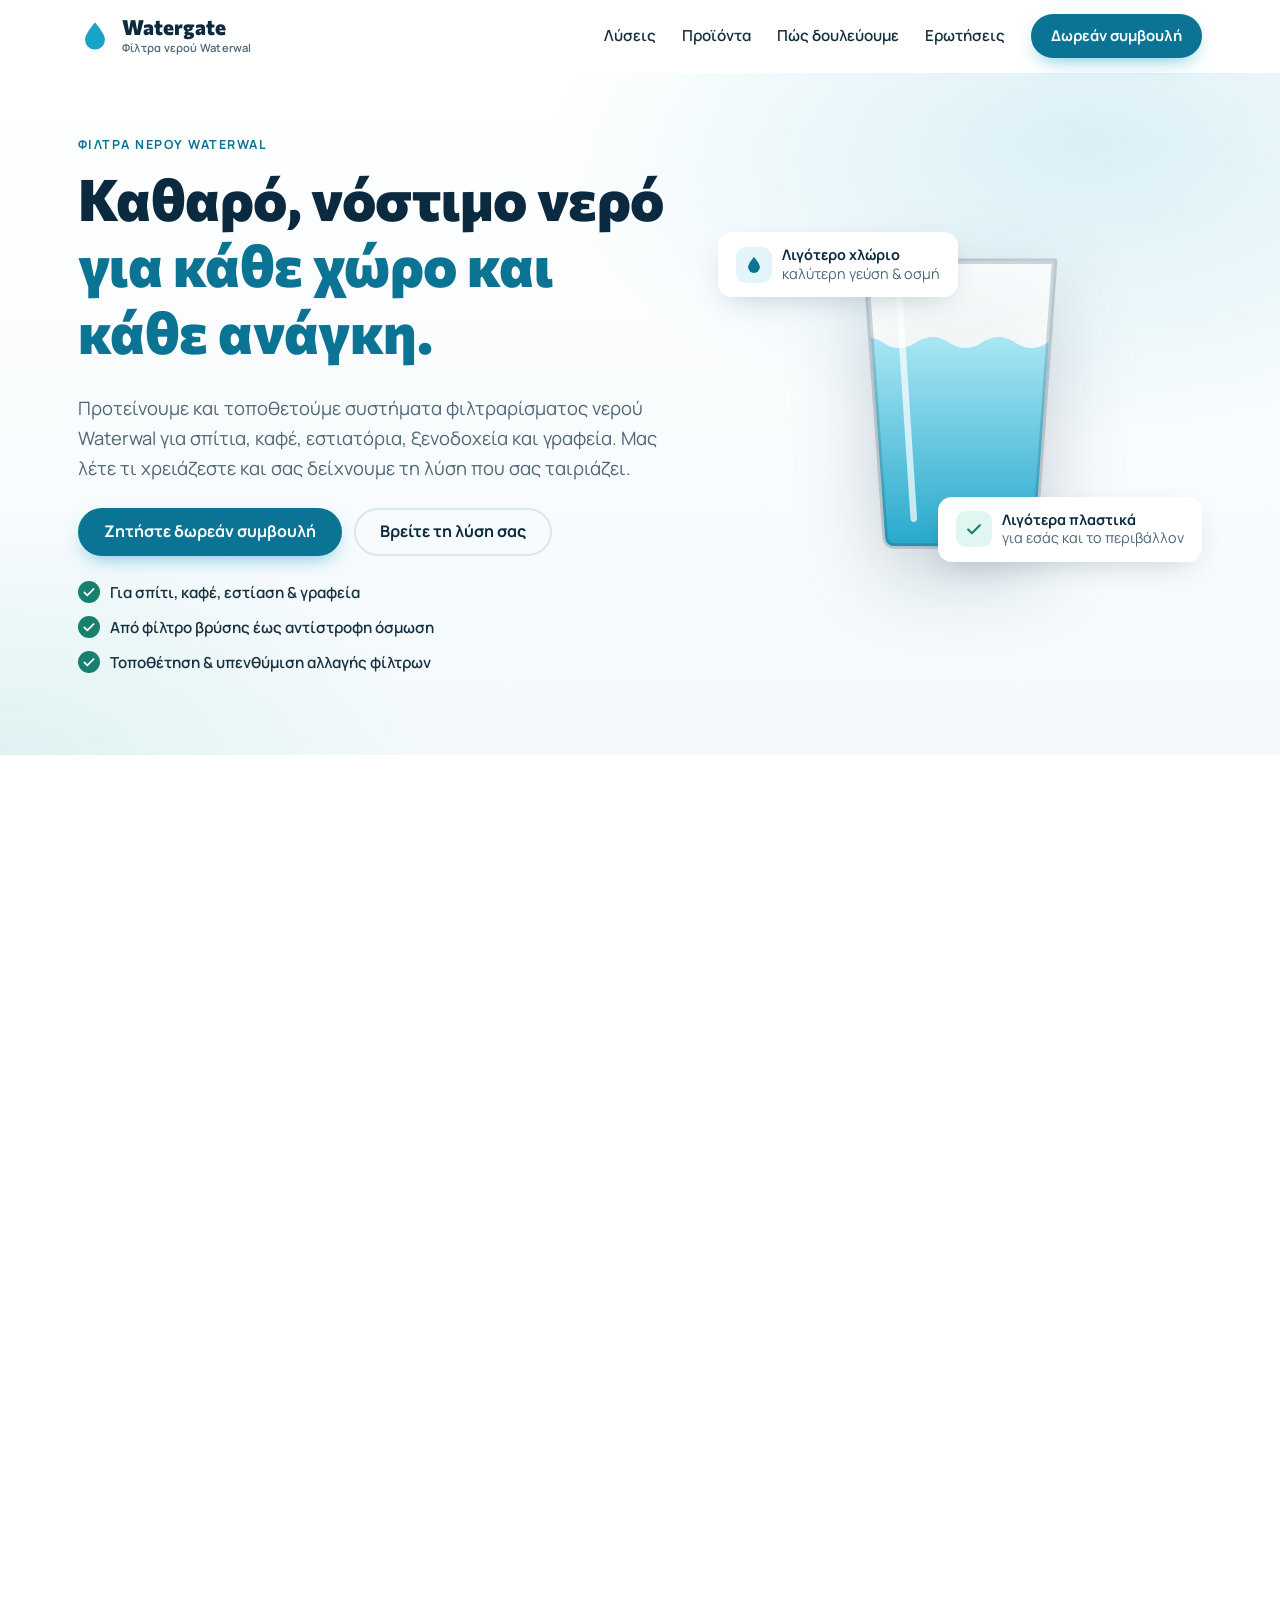
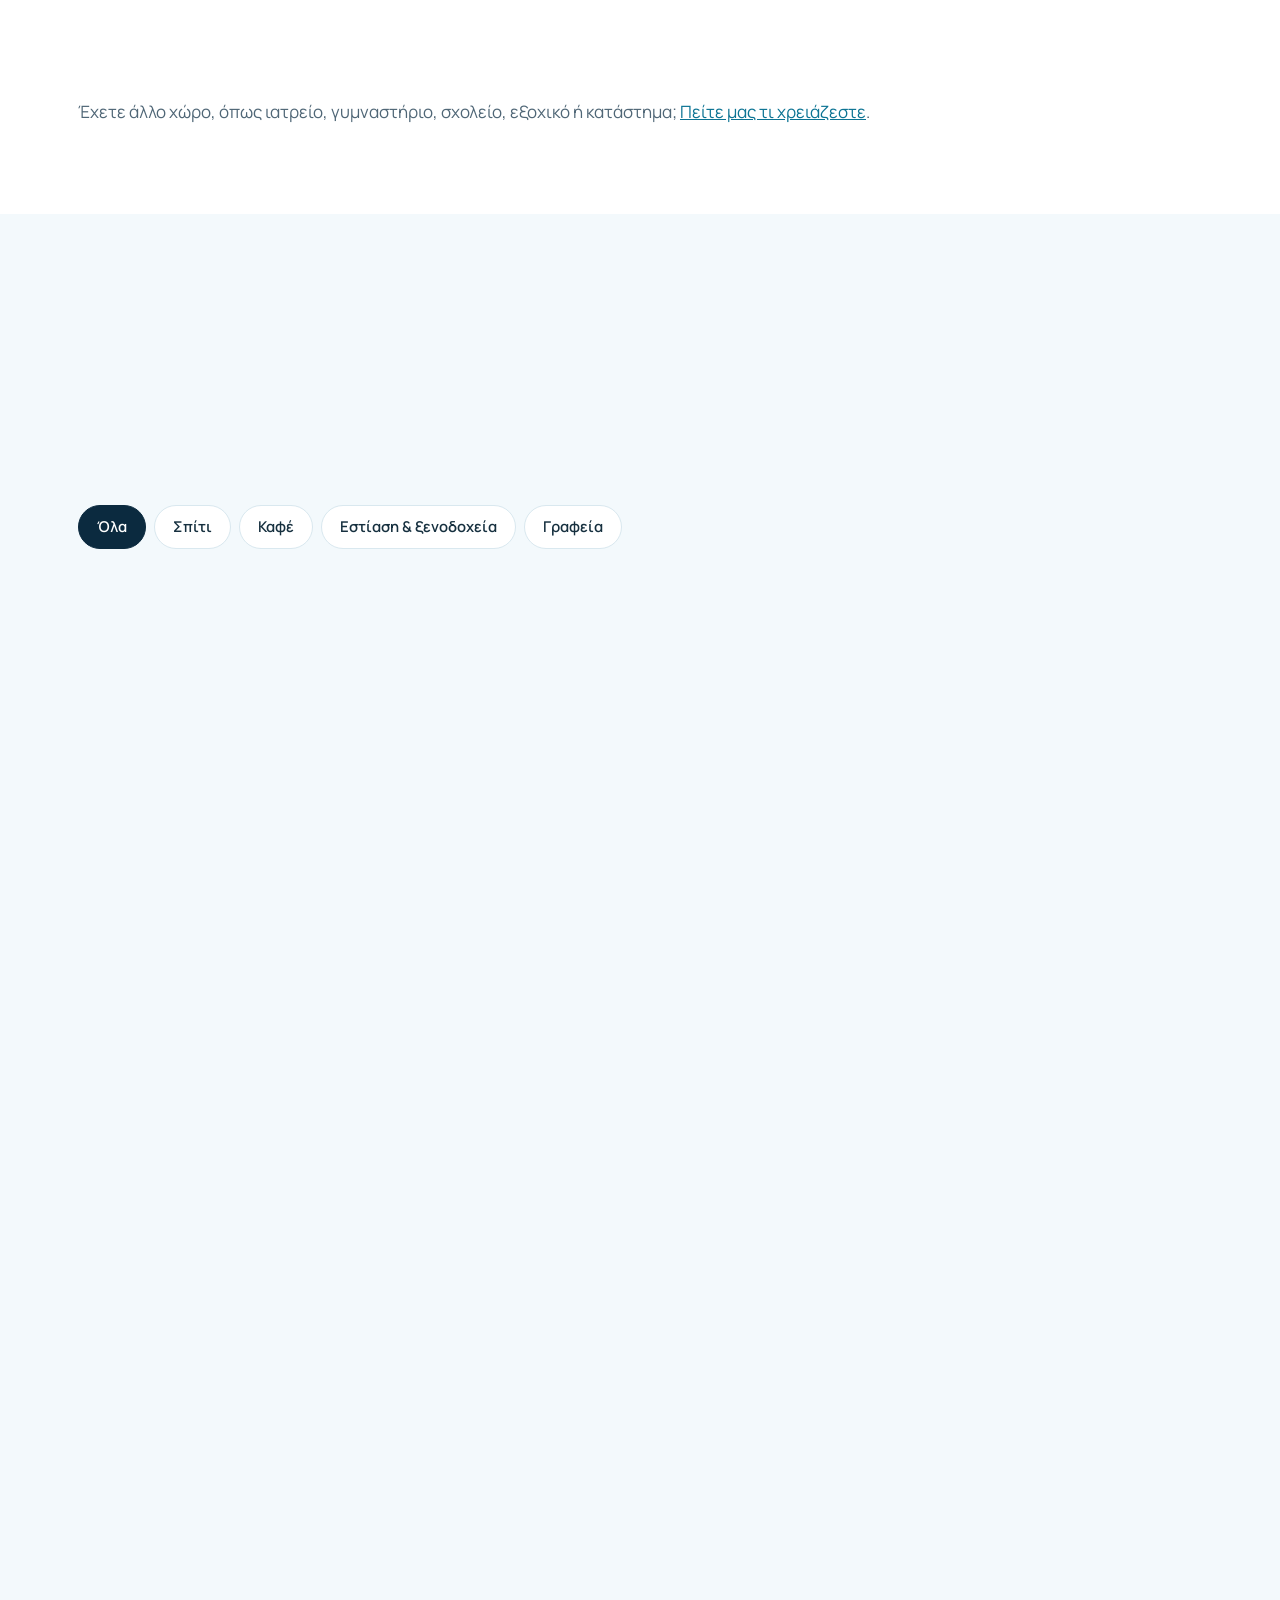
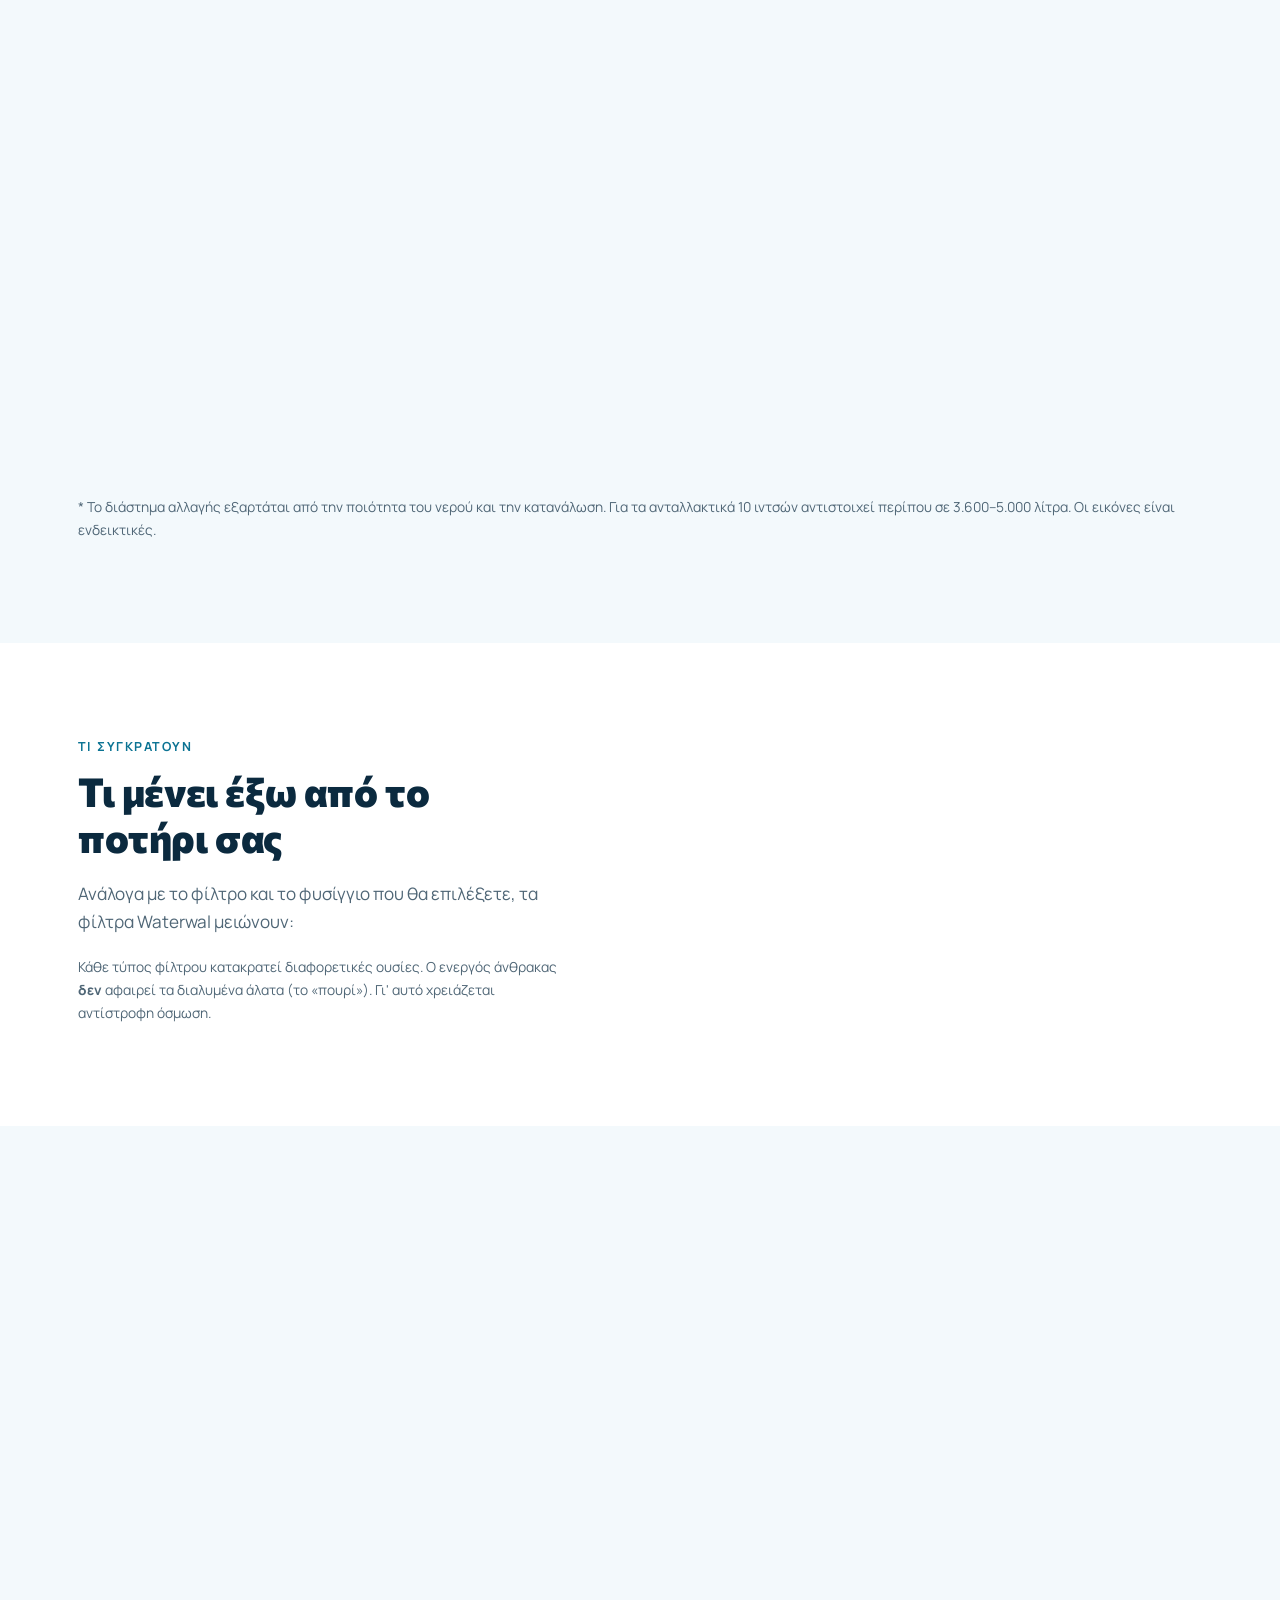
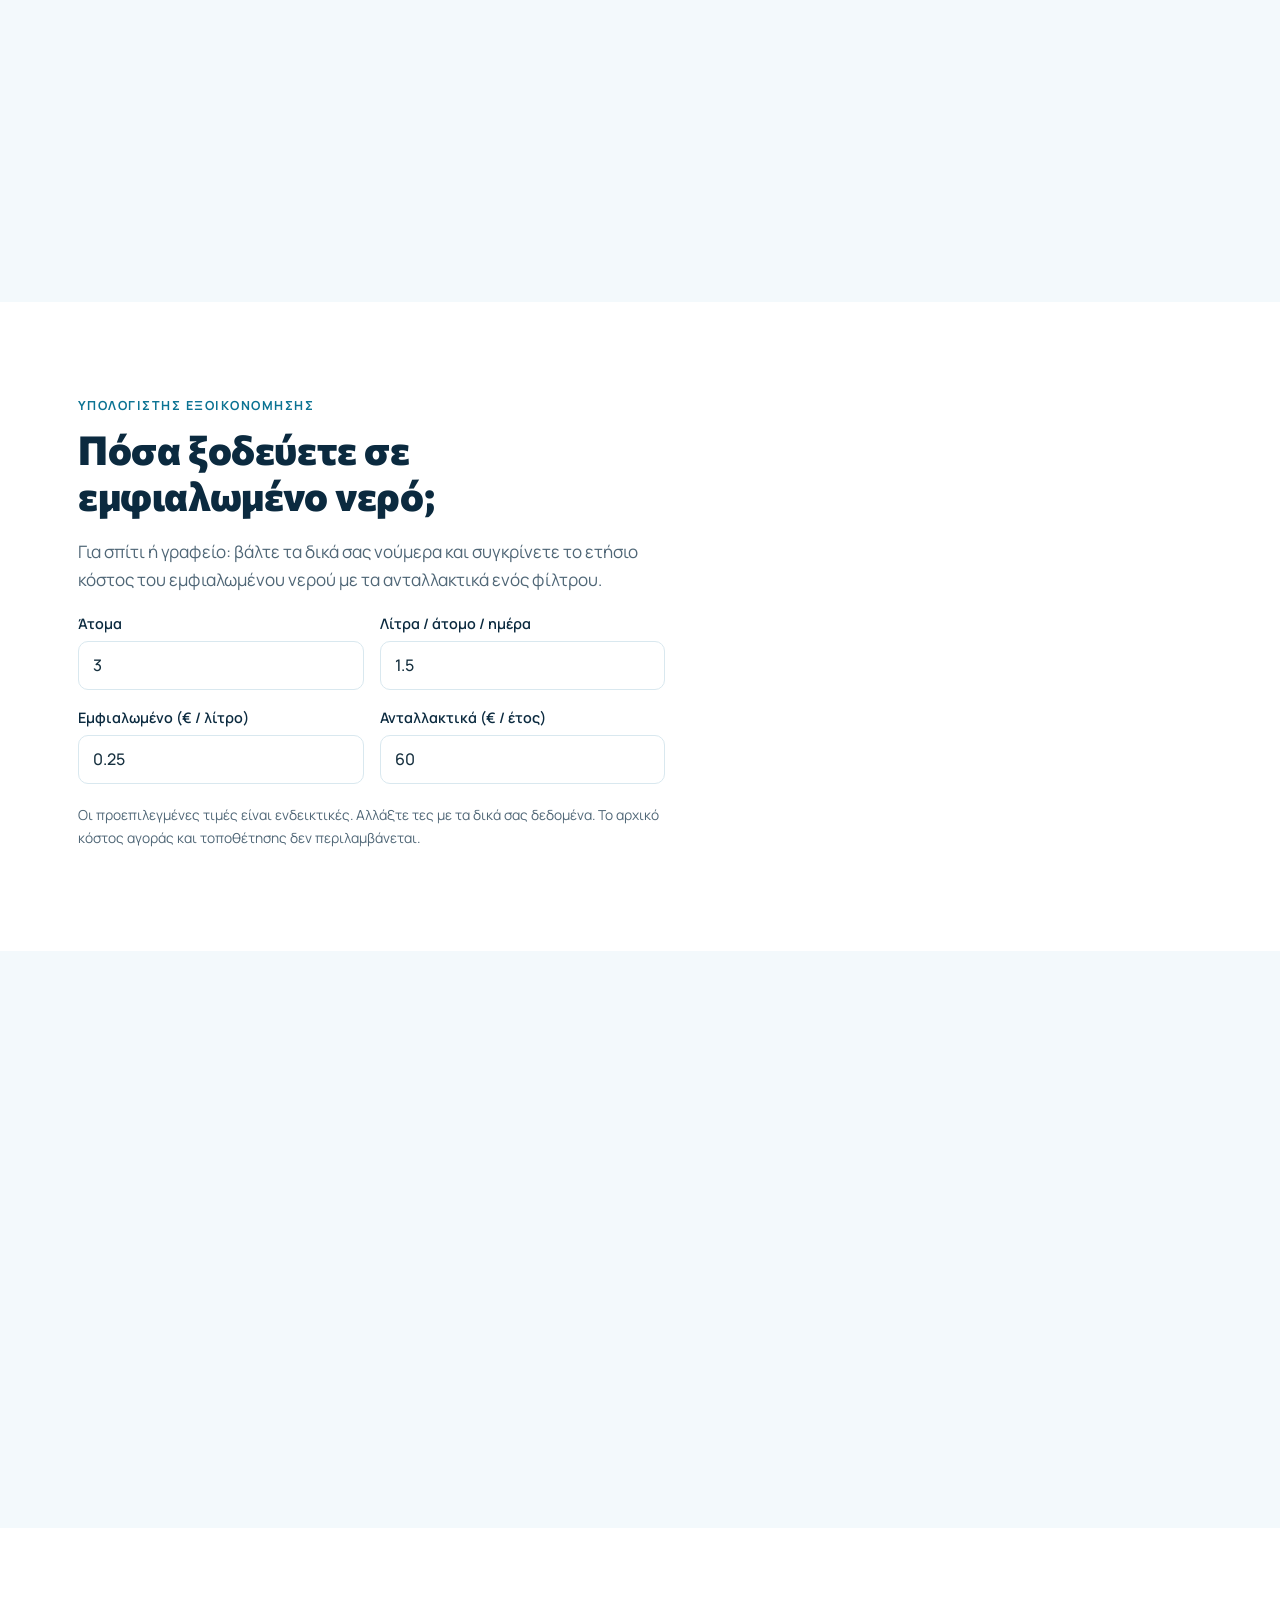
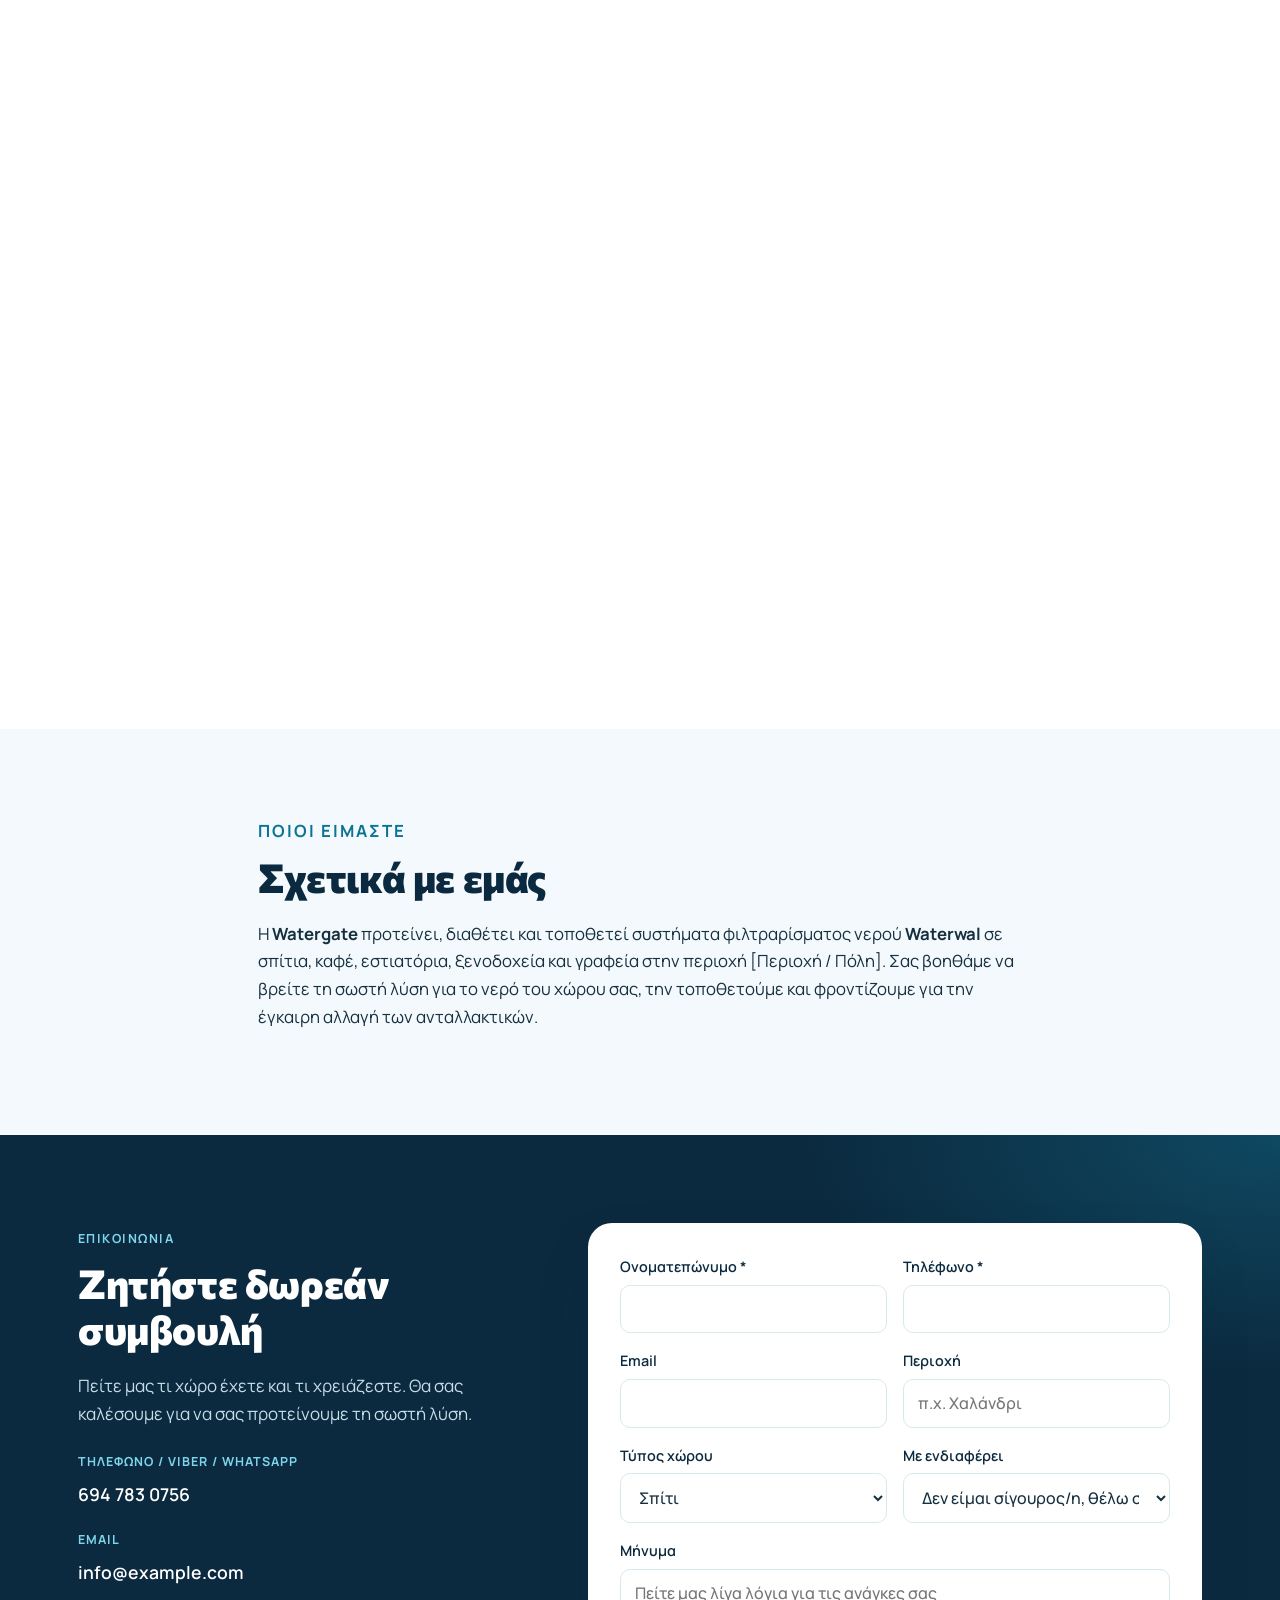
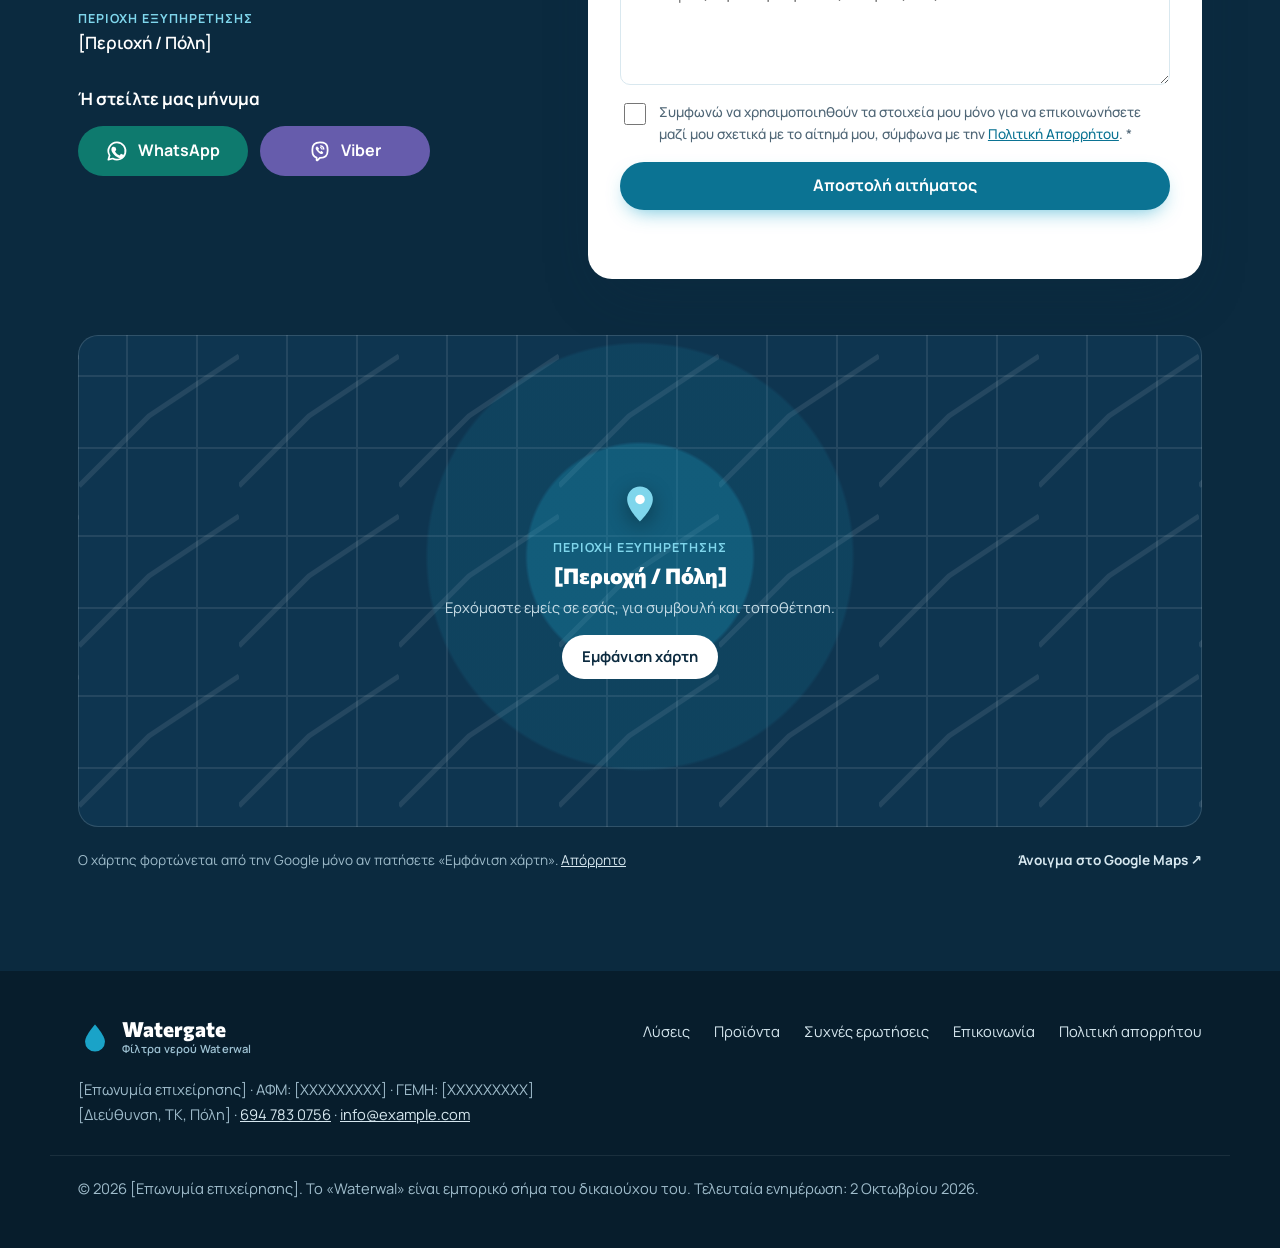
==== index.html @ 30ac77a7 "Add click-to-load Google Maps service-area map to contact section - Map card under the contact form " ====
<!doctype html>
<html lang="el">
<head>
  <meta charset="utf-8">
  <meta name="viewport" content="width=device-width, initial-scale=1, viewport-fit=cover">
  <!-- Ασφάλεια: Content Security Policy. Η ίδια πολιτική (μαζί με frame-ancestors) στέλνεται και ως HTTP header από τα _headers / .htaccess -->
  <meta http-equiv="Content-Security-Policy" content="default-src 'self'; script-src 'self'; style-src 'self'; img-src 'self' data:; font-src 'self'; connect-src 'self' https://formspree.io; frame-src https://www.google.com https://maps.google.com; form-action 'self' https://formspree.io; base-uri 'self'; object-src 'none'; upgrade-insecure-requests">
  <meta name="referrer" content="strict-origin-when-cross-origin">

  <!-- TODO: αντικαταστήστε παντού το https://www.example.gr/ με το πραγματικό σας domain (βλ. README) -->
  <title>Φίλτρα Νερού Waterwal για Σπίτι, Καφέ &amp; Επαγγελματίες | Watergate</title>
  <meta name="description" content="Λύσεις φιλτραρίσματος νερού Waterwal για σπίτια, καφέ, εστίαση, ξενοδοχεία και γραφεία: φίλτρα κάτω πάγκου, αντίστροφη όσμωση, κεντρικής παροχής και ανταλλακτικά. Δωρεάν συμβουλή και τοποθέτηση.">
  <link rel="canonical" href="https://www.example.gr/">
  <link rel="alternate" hreflang="el-GR" href="https://www.example.gr/">
  <link rel="alternate" hreflang="x-default" href="https://www.example.gr/">
  <meta name="robots" content="index, follow, max-image-preview:large, max-snippet:-1">
  <meta name="theme-color" content="#0b2a3f">
  <meta name="format-detection" content="telephone=no">

  <!-- Open Graph / κοινοποίηση σε Facebook, Viber, WhatsApp, LinkedIn -->
  <meta property="og:type" content="website">
  <meta property="og:locale" content="el_GR">
  <meta property="og:site_name" content="Watergate – Φίλτρα νερού Waterwal">
  <meta property="og:url" content="https://www.example.gr/">
  <meta property="og:title" content="Φίλτρα Νερού Waterwal για Σπίτι, Καφέ &amp; Επαγγελματίες">
  <meta property="og:description" content="Καθαρό, νόστιμο νερό από τη βρύση. Βρείτε τη λύση Waterwal που ταιριάζει στον χώρο σας και ζητήστε δωρεάν συμβουλή.">
  <meta property="og:image" content="https://www.example.gr/assets/og-image.jpg">
  <meta property="og:image:type" content="image/jpeg">
  <meta property="og:image:width" content="1200">
  <meta property="og:image:height" content="630">
  <meta property="og:image:alt" content="Ποτήρι με καθαρό νερό και η φράση: Φίλτρα νερού Waterwal για σπίτι, καφέ και επαγγελματίες">
  <meta name="twitter:card" content="summary_large_image">
  <meta name="twitter:title" content="Φίλτρα Νερού Waterwal για Σπίτι, Καφέ &amp; Επαγγελματίες">
  <meta name="twitter:description" content="Καθαρό, νόστιμο νερό από τη βρύση. Ζητήστε δωρεάν συμβουλή.">
  <meta name="twitter:image" content="https://www.example.gr/assets/og-image.jpg">

  <link rel="icon" href="assets/favicon.svg" type="image/svg+xml">
  <link rel="icon" href="assets/favicon-32.png" sizes="32x32" type="image/png">
  <link rel="apple-touch-icon" href="assets/apple-touch-icon.png">
  <link rel="manifest" href="site.webmanifest">

  <link rel="preload" href="assets/fonts/manrope-greek.woff2" as="font" type="font/woff2" crossorigin>
  <link rel="preload" href="assets/fonts/commissioner-greek.woff2" as="font" type="font/woff2" crossorigin>
  <link rel="stylesheet" href="css/styles.css">
  <script src="js/main.js" defer></script>

  <!-- Δομημένα δεδομένα (Schema.org) για Google & μηχανές τεχνητής νοημοσύνης. TODO: συμπληρώστε τα στοιχεία σε [αγκύλες] -->
  <script type="application/ld+json">
  {
    "@context": "https://schema.org",
    "@graph": [
      {
        "@type": "LocalBusiness",
        "@id": "https://www.example.gr/#business",
        "name": "Watergate – Φίλτρα νερού Waterwal",
        "description": "Συμβουλευτική, διάθεση και τοποθέτηση συστημάτων φιλτραρίσματος νερού Waterwal για σπίτια, καφέ, εστίαση, ξενοδοχεία και γραφεία.",
        "url": "https://www.example.gr/",
        "logo": "https://www.example.gr/assets/apple-touch-icon.png",
        "image": "https://www.example.gr/assets/og-image.jpg",
        "telephone": "+30-694-783-0756",
        "email": "info@example.com",
        "address": {
          "@type": "PostalAddress",
          "streetAddress": "[Οδός και αριθμός]",
          "addressLocality": "[Πόλη]",
          "postalCode": "[ΤΚ]",
          "addressCountry": "GR"
        },
        "areaServed": [{ "@type": "Country", "name": "Ελλάδα" }],
        "knowsLanguage": "el",
        "knowsAbout": ["Φίλτρα νερού", "Αντίστροφη όσμωση", "Φίλτρα κάτω πάγκου", "Φίλτρα κεντρικής παροχής", "Φιλτράρισμα νερού για μηχανές espresso"],
        "brand": { "@type": "Brand", "name": "Waterwal" },
        "hasOfferCatalog": {
          "@type": "OfferCatalog",
          "name": "Λύσεις φιλτραρίσματος νερού Waterwal",
          "itemListElement": [
            { "@type": "Offer", "itemOffered": { "@type": "Product", "name": "Φίλτρο νερού βρύσης Waterwal", "brand": { "@type": "Brand", "name": "Waterwal" } } },
            { "@type": "Offer", "itemOffered": { "@type": "Product", "name": "Φίλτρο νερού κάτω πάγκου 2 σταδίων με βρυσάκι Waterwal", "brand": { "@type": "Brand", "name": "Waterwal" } } },
            { "@type": "Offer", "itemOffered": { "@type": "Product", "name": "Τριπλό φίλτρο νερού άνω πάγκου ανοξείδωτο Waterwal", "brand": { "@type": "Brand", "name": "Waterwal" } } },
            { "@type": "Offer", "itemOffered": { "@type": "Product", "name": "Σύστημα αντίστροφης όσμωσης Waterwal", "brand": { "@type": "Brand", "name": "Waterwal" } } },
            { "@type": "Offer", "itemOffered": { "@type": "Product", "name": "Φίλτρο νερού κεντρικής παροχής Waterwal", "brand": { "@type": "Brand", "name": "Waterwal" } } },
            { "@type": "Offer", "itemOffered": { "@type": "Product", "name": "Φίλτρο ντους Waterwal", "brand": { "@type": "Brand", "name": "Waterwal" } } },
            { "@type": "Offer", "itemOffered": { "@type": "Product", "name": "Ανταλλακτικά φίλτρα νερού Waterwal", "brand": { "@type": "Brand", "name": "Waterwal" } } }
          ]
        }
      },
      {
        "@type": "WebSite",
        "@id": "https://www.example.gr/#website",
        "url": "https://www.example.gr/",
        "name": "Watergate – Φίλτρα νερού Waterwal",
        "inLanguage": "el-GR",
        "publisher": { "@id": "https://www.example.gr/#business" }
      },
      {
        "@type": "WebPage",
        "@id": "https://www.example.gr/#webpage",
        "url": "https://www.example.gr/",
        "name": "Φίλτρα Νερού Waterwal για Σπίτι, Καφέ & Επαγγελματίες",
        "inLanguage": "el-GR",
        "isPartOf": { "@id": "https://www.example.gr/#website" },
        "about": { "@id": "https://www.example.gr/#business" },
        "primaryImageOfPage": "https://www.example.gr/assets/og-image.jpg",
        "dateModified": "2026-10-02"
      },
      {
        "@type": "FAQPage",
        "@id": "https://www.example.gr/#faq",
        "mainEntity": [
          { "@type": "Question", "name": "Το νερό της βρύσης δεν είναι ήδη πόσιμο;", "acceptedAnswer": { "@type": "Answer", "text": "Στις περισσότερες περιοχές το νερό του δικτύου πληροί τα όρια ποιότητας για πόσιμο νερό. Μέχρι να φτάσει όμως στη βρύση σας, μπορεί να μαζέψει σκουριά ή ιζήματα από παλιές σωληνώσεις και δεξαμενές. Επίσης, το χλώριο που χρησιμοποιείται για την απολύμανση επηρεάζει τη γεύση. Το φίλτρο βελτιώνει το νερό στο σημείο που το πίνετε." } },
          { "@type": "Question", "name": "Κάθε πότε αλλάζω τα ανταλλακτικά;", "acceptedAnswer": { "@type": "Answer", "text": "Συνήθως κάθε 6 μήνες περίπου. Εξαρτάται όμως από την ποιότητα του νερού και από το πόσο νερό καταναλώνετε. Για τα ανταλλακτικά 10 ιντσών αυτό αντιστοιχεί περίπου σε 3.600–5.000 λίτρα." } },
          { "@type": "Question", "name": "Το φίλτρο αφαιρεί τα άλατα (το «πουρί»);", "acceptedAnswer": { "@type": "Answer", "text": "Τα φίλτρα ιζημάτων και ενεργού άνθρακα δεν αφαιρούν τα διαλυμένα άλατα. Για αυτά χρειάζεται σύστημα αντίστροφης όσμωσης." } },
          { "@type": "Question", "name": "Τι νερό χρειάζεται μια μηχανή espresso;", "acceptedAnswer": { "@type": "Answer", "text": "Νερό χωρίς χλώριο και ιζήματα, με ελεγχόμενη σκληρότητα. Τα πολλά άλατα δημιουργούν πουρί στον βραστήρα και στις αντιστάσεις. Το εντελώς απιονισμένο νερό όμως δεν είναι ιδανικό ούτε για τη γεύση ούτε για τη μηχανή. Η σωστή λύση εξαρτάται από την ανάλυση του νερού της περιοχής σας." } },
          { "@type": "Question", "name": "Χρειάζομαι υδραυλικό για την τοποθέτηση;", "acceptedAnswer": { "@type": "Answer", "text": "Το φίλτρο βρύσης το τοποθετείτε μόνοι σας. Τα συστήματα κάτω πάγκου, αντίστροφης όσμωσης και κεντρικής παροχής καλό είναι να τα τοποθετεί τεχνικός." } },
          { "@type": "Question", "name": "Η αντίστροφη όσμωση σπαταλά νερό;", "acceptedAnswer": { "@type": "Answer", "text": "Ναι, ένα μέρος του νερού απορρίπτεται στην αποχέτευση μαζί με τα άλατα που συγκρατεί η μεμβράνη. Η αναλογία διαφέρει από σύστημα σε σύστημα." } }
        ]
      }
    ]
  }
  </script>
</head>
<body>

<!-- Εικονογραφήσεις (SVG sprite). TODO: για τα προϊόντα, αντικαταστήστε με πραγματικές φωτογραφίες Waterwal όταν τις έχετε (βλ. README) -->
<svg class="sprite" aria-hidden="true" focusable="false">
  <defs>
    <linearGradient id="g-water" x1="0" y1="0" x2="0" y2="1">
      <stop offset="0" stop-color="#7fd6ec"/><stop offset="1" stop-color="#1aa3c8"/>
    </linearGradient>
  </defs>
  <symbol id="ic-faucet" viewBox="0 0 120 120">
    <path d="M20 40h46a14 14 0 0 1 14 14v6" fill="none" stroke="currentColor" stroke-width="7" stroke-linecap="round"/>
    <rect x="12" y="30" width="14" height="22" rx="4" fill="currentColor"/>
    <rect x="66" y="58" width="28" height="30" rx="8" fill="#fff" stroke="currentColor" stroke-width="5"/>
    <rect x="72" y="66" width="16" height="6" rx="3" fill="url(#g-water)"/>
    <path d="M80 94c0 0-5 7-5 11a5 5 0 0 0 10 0c0-4-5-11-5-11z" fill="url(#g-water)"/>
  </symbol>
  <symbol id="ic-undersink" viewBox="0 0 120 120">
    <path d="M10 22h100" stroke="currentColor" stroke-width="6" stroke-linecap="round"/>
    <path d="M60 22V10m0 0h10" stroke="currentColor" stroke-width="5" stroke-linecap="round" fill="none"/>
    <path d="M38 22v18M82 22v18" stroke="currentColor" stroke-width="4"/>
    <rect x="24" y="40" width="28" height="12" rx="3" fill="currentColor"/>
    <rect x="68" y="40" width="28" height="12" rx="3" fill="currentColor"/>
    <rect x="27" y="52" width="22" height="56" rx="8" fill="#fff" stroke="currentColor" stroke-width="5"/>
    <rect x="71" y="52" width="22" height="56" rx="8" fill="#fff" stroke="currentColor" stroke-width="5"/>
    <rect x="33" y="62" width="10" height="38" rx="4" fill="url(#g-water)"/>
    <rect x="77" y="62" width="10" height="38" rx="4" fill="url(#g-water)"/>
    <path d="M52 46h16" stroke="currentColor" stroke-width="4"/>
  </symbol>
  <symbol id="ic-countertop" viewBox="0 0 120 120">
    <rect x="8" y="22" width="104" height="10" rx="3" fill="currentColor"/>
    <g fill="#fff" stroke="currentColor" stroke-width="5">
      <rect x="14" y="40" width="24" height="64" rx="9"/><rect x="48" y="40" width="24" height="64" rx="9"/><rect x="82" y="40" width="24" height="64" rx="9"/>
    </g>
    <g fill="url(#g-water)">
      <rect x="21" y="50" width="10" height="46" rx="4"/><rect x="55" y="50" width="10" height="46" rx="4"/><rect x="89" y="50" width="10" height="46" rx="4"/>
    </g>
    <path d="M26 32v8M60 32v8M94 32v8" stroke="currentColor" stroke-width="5"/>
    <path d="M8 112h104" stroke="currentColor" stroke-width="5" stroke-linecap="round"/>
  </symbol>
  <symbol id="ic-ro" viewBox="0 0 120 120">
    <g fill="#fff" stroke="currentColor" stroke-width="4.5">
      <rect x="8" y="30" width="18" height="50" rx="7"/><rect x="30" y="30" width="18" height="50" rx="7"/><rect x="52" y="30" width="18" height="50" rx="7"/>
      <rect x="10" y="88" width="58" height="16" rx="8"/><rect x="78" y="40" width="34" height="64" rx="16"/>
    </g>
    <g fill="url(#g-water)">
      <rect x="13" y="38" width="8" height="34" rx="3"/><rect x="35" y="38" width="8" height="34" rx="3"/><rect x="57" y="38" width="8" height="34" rx="3"/>
      <rect x="18" y="93" width="42" height="6" rx="3"/><rect x="85" y="64" width="20" height="32" rx="8"/>
    </g>
    <path d="M8 22h62" stroke="currentColor" stroke-width="5" stroke-linecap="round"/>
    <path d="M95 40V20h-8" stroke="currentColor" stroke-width="4.5" fill="none" stroke-linecap="round"/>
  </symbol>
  <symbol id="ic-central" viewBox="0 0 120 120">
    <path d="M6 30h108" stroke="currentColor" stroke-width="9" stroke-linecap="round"/>
    <rect x="38" y="20" width="44" height="20" rx="4" fill="currentColor"/>
    <rect x="42" y="40" width="36" height="72" rx="12" fill="#fff" stroke="currentColor" stroke-width="5"/>
    <rect x="51" y="50" width="18" height="54" rx="6" fill="url(#g-water)"/>
    <path d="M96 30v14" stroke="currentColor" stroke-width="4"/>
    <circle cx="96" cy="56" r="12" fill="#fff" stroke="currentColor" stroke-width="4"/>
    <path d="M96 56l5-5" stroke="currentColor" stroke-width="3" stroke-linecap="round"/>
  </symbol>
  <symbol id="ic-shower" viewBox="0 0 120 120">
    <path d="M24 108V40a20 20 0 0 1 20-20h22a12 12 0 0 1 12 12v6" fill="none" stroke="currentColor" stroke-width="7" stroke-linecap="round"/>
    <rect x="66" y="38" width="24" height="18" rx="5" fill="#fff" stroke="currentColor" stroke-width="5"/>
    <rect x="71" y="43" width="14" height="8" rx="3" fill="url(#g-water)"/>
    <path d="M58 56h40l-6 14H64z" fill="currentColor"/>
    <g stroke="url(#g-water)" stroke-width="4" stroke-linecap="round"><path d="M66 78l-4 12M78 78v14M90 78l4 12M72 96l-2 8M86 96l2 8"/></g>
  </symbol>
  <symbol id="ic-cartridge" viewBox="0 0 120 120">
    <rect x="40" y="10" width="40" height="100" rx="10" fill="#fff" stroke="currentColor" stroke-width="5"/>
    <rect x="40" y="10" width="40" height="14" rx="6" fill="currentColor"/>
    <rect x="40" y="96" width="40" height="14" rx="6" fill="currentColor"/>
    <g stroke="url(#g-water)" stroke-width="4"><path d="M48 34h24M48 44h24M48 54h24M48 64h24M48 74h24M48 84h24"/></g>
    <path d="M92 40a14 14 0 0 1 0 40" fill="none" stroke="currentColor" stroke-width="4" stroke-linecap="round"/>
    <path d="M92 80l-6-1m6 1l1-6" stroke="currentColor" stroke-width="4" stroke-linecap="round"/>
  </symbol>
  <!-- Εικονίδια λύσεων -->
  <symbol id="ic-home" viewBox="0 0 48 48">
    <path d="M6 22L24 7l18 15" fill="none" stroke="currentColor" stroke-width="3.5" stroke-linecap="round" stroke-linejoin="round"/>
    <path d="M11 19v22h26V19" fill="none" stroke="currentColor" stroke-width="3.5" stroke-linejoin="round"/>
    <path d="M24 23s-6 7-6 10.5a6 6 0 0 0 12 0C30 30 24 23 24 23z" fill="url(#g-water)"/>
  </symbol>
  <symbol id="ic-coffee" viewBox="0 0 48 48">
    <path d="M8 18h26v10a11 11 0 0 1-11 11h-4A11 11 0 0 1 8 28z" fill="none" stroke="currentColor" stroke-width="3.5" stroke-linejoin="round"/>
    <path d="M34 21h3a5 5 0 0 1 0 10h-4" fill="none" stroke="currentColor" stroke-width="3.5"/>
    <path d="M6 43h32" stroke="currentColor" stroke-width="3.5" stroke-linecap="round"/>
    <path d="M16 6c-2 3 2 5 0 8M24 6c-2 3 2 5 0 8" fill="none" stroke="url(#g-water)" stroke-width="3" stroke-linecap="round"/>
  </symbol>
  <symbol id="ic-hotel" viewBox="0 0 48 48">
    <path d="M10 6v14a5 5 0 0 0 10 0V6M15 6v36" fill="none" stroke="currentColor" stroke-width="3.5" stroke-linecap="round"/>
    <path d="M34 42V6c-5 2-7 9-7 16h7" fill="none" stroke="currentColor" stroke-width="3.5" stroke-linecap="round" stroke-linejoin="round"/>
    <circle cx="40" cy="12" r="3" fill="url(#g-water)"/>
  </symbol>
  <symbol id="ic-office" viewBox="0 0 48 48">
    <rect x="8" y="6" width="22" height="36" rx="2" fill="none" stroke="currentColor" stroke-width="3.5"/>
    <path d="M30 18h10v24H30M14 13h4M20 13h4M14 20h4M20 20h4M14 27h4M20 27h4M17 42v-7h4v7" fill="none" stroke="currentColor" stroke-width="3" stroke-linecap="round"/>
    <path d="M35 24s-3 3.5-3 5.5a3 3 0 0 0 6 0c0-2-3-5.5-3-5.5z" fill="url(#g-water)"/>
  </symbol>
  <symbol id="ic-check" viewBox="0 0 24 24">
    <path d="M5 12.5l4.5 4.5L19 7.5" fill="none" stroke="currentColor" stroke-width="2.6" stroke-linecap="round" stroke-linejoin="round"/>
  </symbol>
  <symbol id="ic-drop" viewBox="0 0 24 24">
    <path d="M12 2.5S5 10.2 5 14.6a7 7 0 0 0 14 0C19 10.2 12 2.5 12 2.5z" fill="currentColor"/>
  </symbol>
  <symbol id="ic-whatsapp" viewBox="0 0 24 24">
    <path d="M12 2.6a9.4 9.4 0 0 0-8.1 14.2L2.6 21.4l4.7-1.2A9.4 9.4 0 1 0 12 2.6z" fill="none" stroke="currentColor" stroke-width="1.9" stroke-linejoin="round"/>
    <path d="M9.1 7.4c-.3-.6-.6-.6-.9-.6h-.7c-.3 0-.7.1-1 .5-.4.4-1.3 1.3-1.3 3.1s1.3 3.6 1.5 3.8c.2.3 2.6 4.1 6.4 5.6 3.1 1.2 3.8 1 4.5.9.7-.1 2.2-.9 2.5-1.8.3-.9.3-1.6.2-1.8-.1-.2-.3-.3-.7-.5l-2.3-1.1c-.3-.1-.6-.2-.8.2l-1 1.3c-.2.2-.4.3-.8.1-.4-.2-1.5-.6-2.9-1.8-1.1-1-1.8-2.1-2-2.5-.2-.4 0-.6.2-.8l.6-.7c.2-.2.3-.4.4-.7.1-.3 0-.5 0-.7l-.9-2.4z" fill="currentColor" transform="translate(1.2 1.2) scale(.9)"/>
  </symbol>
  <symbol id="ic-viber" viewBox="0 0 24 24">
    <path d="M12 2.5c-4.6 0-8.3 1.3-8.3 7.6v2.2c0 4 1.7 6 4.6 6.9v2.6c0 .5.6.7.9.4l2.6-2.7h.2c4.6 0 8.3-1.3 8.3-7.6v-1.8c0-6.3-3.7-7.6-8.3-7.6z" fill="none" stroke="currentColor" stroke-width="1.9" stroke-linejoin="round"/>
    <path d="M9.3 7.3c-.3-.3-.8-.3-1.1 0l-.6.6c-.6.6-.4 1.9.6 3.4a10.6 10.6 0 0 0 3.6 3.4c1.4.8 2.4.8 2.9.3l.6-.6c.3-.3.3-.8 0-1.1l-1.2-1c-.3-.3-.8-.3-1.1 0l-.5.5c-.8-.3-1.9-1.4-2.3-2.3l.5-.5c.3-.3.3-.8 0-1.1z" fill="currentColor"/>
    <path d="M12.6 6.4a4 4 0 0 1 3.6 3.6M12.6 8.3a2 2 0 0 1 1.7 1.7" fill="none" stroke="currentColor" stroke-width="1.3" stroke-linecap="round"/>
  </symbol>
  <symbol id="ic-pin" viewBox="0 0 24 24">
    <path d="M12 2.5a7 7 0 0 0-7 7c0 5.2 7 12 7 12s7-6.8 7-12a7 7 0 0 0-7-7z" fill="currentColor"/>
    <circle cx="12" cy="9.5" r="2.6" fill="#fff"/>
  </symbol>
  <symbol id="ic-phone" viewBox="0 0 24 24">
    <path d="M6.6 10.8a15.1 15.1 0 0 0 6.6 6.6l2.2-2.2a1 1 0 0 1 1-.25 11.4 11.4 0 0 0 3.6.57 1 1 0 0 1 1 1V20a1 1 0 0 1-1 1A17 17 0 0 1 3 4a1 1 0 0 1 1-1h3.5a1 1 0 0 1 1 1c0 1.25.2 2.45.57 3.57a1 1 0 0 1-.25 1z" fill="currentColor"/>
  </symbol>
</svg>

<a class="skip-link" href="#main">Μετάβαση στο περιεχόμενο</a>

<header class="site-header" id="top">
  <div class="container header-inner">
    <a class="logo" href="#top">
      <svg class="logo-mark" aria-hidden="true"><use href="#ic-drop"/></svg>
      <!-- TODO: αντικαταστήστε με την επωνυμία / λογότυπο της επιχείρησής σας -->
      <span class="logo-text">Watergate<small>Φίλτρα νερού Waterwal</small></span>
    </a>
    <button class="nav-toggle" type="button" aria-expanded="false" aria-controls="site-nav">
      <span class="sr-only">Μενού</span><span class="bar"></span><span class="bar"></span><span class="bar"></span>
    </button>
    <nav class="site-nav" id="site-nav" aria-label="Κύρια πλοήγηση">
      <a href="#solutions">Λύσεις</a>
      <a href="#products">Προϊόντα</a>
      <a href="#how">Πώς δουλεύουμε</a>
      <a href="#faq">Ερωτήσεις</a>
      <a class="btn btn-primary btn-sm" href="#contact">Δωρεάν συμβουλή</a>
    </nav>
  </div>
</header>

<main id="main">

  <!-- ========== HERO ========== -->
  <section class="hero" aria-labelledby="hero-title">
    <div class="container hero-grid">
      <div class="hero-copy">
        <p class="eyebrow">Φίλτρα νερού Waterwal</p>
        <h1 id="hero-title">Καθαρό, νόστιμο νερό <span class="accent">για κάθε χώρο και κάθε ανάγκη.</span></h1>
        <p class="lead">Προτείνουμε και τοποθετούμε συστήματα φιλτραρίσματος νερού Waterwal για σπίτια, καφέ, εστιατόρια, ξενοδοχεία και γραφεία. Μας λέτε τι χρειάζεστε και σας δείχνουμε τη λύση που σας ταιριάζει.</p>
        <div class="hero-ctas">
          <a class="btn btn-primary" href="#contact">Ζητήστε δωρεάν συμβουλή</a>
          <a class="btn btn-ghost" href="#solutions">Βρείτε τη λύση σας</a>
        </div>
        <ul class="hero-points">
          <li><svg aria-hidden="true"><use href="#ic-check"/></svg>Για σπίτι, καφέ, εστίαση &amp; γραφεία</li>
          <li><svg aria-hidden="true"><use href="#ic-check"/></svg>Από φίλτρο βρύσης έως αντίστροφη όσμωση</li>
          <li><svg aria-hidden="true"><use href="#ic-check"/></svg>Τοποθέτηση &amp; υπενθύμιση αλλαγής φίλτρων</li>
        </ul>
      </div>
      <div class="hero-visual" aria-hidden="true">
        <svg class="glass" viewBox="0 0 200 280">
          <defs>
            <clipPath id="glass-clip"><path d="M14 12h172l-18 252a8 8 0 0 1-8 7H40a8 8 0 0 1-8-7z"/></clipPath>
            <linearGradient id="g-glass" x1="0" y1="0" x2="0" y2="1"><stop offset="0" stop-color="#a9e6f4"/><stop offset="1" stop-color="#1aa3c8"/></linearGradient>
          </defs>
          <path d="M14 12h172l-18 252a8 8 0 0 1-8 7H40a8 8 0 0 1-8-7z" fill="#ffffff" fill-opacity=".75"/>
          <g clip-path="url(#glass-clip)">
            <g class="wave"><path d="M-60 86q15-10 30 0t30 0 30 0 30 0 30 0 30 0 30 0 30 0 30 0 30 0 30 0 30 0 30 0 30 0V290H-60z" fill="url(#g-glass)"/></g>
            <circle class="bubble b1" cx="70" cy="262" r="5"/>
            <circle class="bubble b2" cx="112" cy="262" r="3.5"/>
            <circle class="bubble b3" cx="140" cy="262" r="6"/>
            <path d="M44 34L58 246" stroke="#ffffff" stroke-opacity=".7" stroke-width="6" stroke-linecap="round" fill="none"/>
          </g>
          <path d="M14 12h172l-18 252a8 8 0 0 1-8 7H40a8 8 0 0 1-8-7z" fill="none" stroke="#0b2a3f" stroke-opacity=".18" stroke-width="5" stroke-linejoin="round"/>
        </svg>
        <div class="hero-card hc-1"><svg><use href="#ic-drop"/></svg><div><strong>Λιγότερο χλώριο</strong><span>καλύτερη γεύση &amp; οσμή</span></div></div>
        <div class="hero-card hc-2"><svg><use href="#ic-check"/></svg><div><strong>Λιγότερα πλαστικά</strong><span>για εσάς και το περιβάλλον</span></div></div>
      </div>
    </div>
  </section>

  <!-- ========== SOLUTIONS BY NEED ========== -->
  <section class="section" id="solutions" aria-labelledby="solutions-title">
    <div class="container">
      <div class="section-head">
        <p class="eyebrow">Λύσεις ανά ανάγκη</p>
        <h2 id="solutions-title">Ποιος χώρος σας ενδιαφέρει;</h2>
        <p class="section-sub">Κάθε χώρος έχει διαφορετικές ανάγκες σε νερό. Διαλέξτε τη δική σας περίπτωση και δείτε τι προτείνουμε.</p>
      </div>
      <div class="solutions-grid">
        <article class="solution" id="lysi-spiti">
          <div class="solution-icon"><svg aria-hidden="true"><use href="#ic-home"/></svg></div>
          <h3>Σπίτι &amp; οικογένεια</h3>
          <p class="solution-need"><strong>Η ανάγκη:</strong> Νόστιμο πόσιμο νερό για όλη την οικογένεια, χωρίς να κουβαλάτε μπουκάλια, και προστασία των συσκευών του σπιτιού.</p>
          <p class="solution-label">Προτείνουμε</p>
          <ul class="solution-list">
            <li>Φίλτρο κάτω πάγκου ή αντίστροφη όσμωση για το πόσιμο νερό</li>
            <li>Φίλτρο κεντρικής παροχής για όλο το σπίτι</li>
            <li>Φίλτρο ντους για λιγότερο χλώριο στο μπάνιο</li>
          </ul>
          <a class="solution-link" href="#products" data-show="home">Δείτε τα προϊόντα για το σπίτι →</a>
        </article>

        <article class="solution" id="lysi-kafe">
          <div class="solution-icon"><svg aria-hidden="true"><use href="#ic-coffee"/></svg></div>
          <h3>Καφέ &amp; καφετέριες</h3>
          <p class="solution-need"><strong>Η ανάγκη:</strong> Ο καφές είναι κυρίως νερό. Χρειάζεστε σταθερή γεύση σε κάθε φλιτζάνι και προστασία της μηχανής espresso και της παγομηχανής από άλατα και ιζήματα.</p>
          <p class="solution-label">Προτείνουμε</p>
          <ul class="solution-list">
            <li>Φίλτρο γραμμής πριν από τη μηχανή espresso</li>
            <li>Προφίλτρο ιζημάτων για μηχανές και παγομηχανές</li>
            <li>Πρόγραμμα τακτικής αλλαγής ανταλλακτικών</li>
          </ul>
          <!-- TODO: αν η Waterwal έχει ειδικά μοντέλα για μηχανές espresso / HoReCa, προσθέστε τα ονομαστικά εδώ και στα προϊόντα -->
          <a class="solution-link" href="#products" data-show="cafe">Δείτε τα προϊόντα για καφέ →</a>
        </article>

        <article class="solution" id="lysi-estiasi">
          <div class="solution-icon"><svg aria-hidden="true"><use href="#ic-hotel"/></svg></div>
          <h3>Εστιατόρια &amp; ξενοδοχεία</h3>
          <p class="solution-need"><strong>Η ανάγκη:</strong> Καθαρό νερό για την κουζίνα και τα παγάκια, φιλτραρισμένο νερό σε καράφα για τους πελάτες και λιγότερες βλάβες στον εξοπλισμό.</p>
          <p class="solution-label">Προτείνουμε</p>
          <ul class="solution-list">
            <li>Αντίστροφη όσμωση για πόσιμο νερό σε καράφα</li>
            <li>Φίλτρο κεντρικής παροχής για την κουζίνα και τις συσκευές</li>
            <li>Μελέτη ανάλογα με την κατανάλωση του χώρου</li>
          </ul>
          <a class="solution-link" href="#products" data-show="horeca">Δείτε τα προϊόντα για εστίαση →</a>
        </article>

        <article class="solution" id="lysi-grafeio">
          <div class="solution-icon"><svg aria-hidden="true"><use href="#ic-office"/></svg></div>
          <h3>Γραφεία &amp; επαγγελματικοί χώροι</h3>
          <p class="solution-need"><strong>Η ανάγκη:</strong> Πόσιμο νερό για προσωπικό και επισκέπτες, χωρίς παραγγελίες, αποθήκευση και επιστροφές μπουκαλιών.</p>
          <p class="solution-label">Προτείνουμε</p>
          <ul class="solution-list">
            <li>Φίλτρο κάτω ή άνω πάγκου στην κουζίνα του γραφείου</li>
            <li>Αντίστροφη όσμωση για μεγαλύτερη κατανάλωση</li>
            <li>Συμβόλαιο αλλαγής φίλτρων, χωρίς έγνοιες</li>
          </ul>
          <a class="solution-link" href="#products" data-show="office">Δείτε τα προϊόντα για γραφεία →</a>
        </article>
      </div>
      <p class="solution-other">Έχετε άλλο χώρο, όπως ιατρείο, γυμναστήριο, σχολείο, εξοχικό ή κατάστημα; <a href="#contact">Πείτε μας τι χρειάζεστε</a>.</p>
    </div>
  </section>

  <!-- ========== PRODUCTS ========== -->
  <section class="section section-tint" id="products" aria-labelledby="products-title">
    <div class="container">
      <div class="section-head">
        <p class="eyebrow">Η γκάμα Waterwal</p>
        <h2 id="products-title">Τα φίλτρα νερού Waterwal</h2>
        <p class="section-sub">Από ένα απλό φίλτρο βρύσης έως πλήρες σύστημα για όλο το κτίριο. Φιλτράρετε ανά χώρο ή <a href="#contact">ρωτήστε μας</a> για να σας προτείνουμε τη λύση που ταιριάζει στο νερό της περιοχής σας.</p>
      </div>

      <!-- TODO: επιβεβαιώστε ονόματα μοντέλων και χαρακτηριστικά με τον κατάλογο Waterwal πριν τη δημοσίευση -->
      <div class="filter-tabs" role="group" aria-label="Φιλτράρισμα προϊόντων ανά χώρο">
        <button class="tab is-active" type="button" aria-pressed="true" data-filter="all">Όλα</button>
        <button class="tab" type="button" aria-pressed="false" data-filter="home">Σπίτι</button>
        <button class="tab" type="button" aria-pressed="false" data-filter="cafe">Καφέ</button>
        <button class="tab" type="button" aria-pressed="false" data-filter="horeca">Εστίαση &amp; ξενοδοχεία</button>
        <button class="tab" type="button" aria-pressed="false" data-filter="office">Γραφεία</button>
      </div>

      <div class="products-grid">
        <article class="product" data-cat="home">
          <div class="product-art"><svg role="img" aria-label="Εικονογράφηση φίλτρου βρύσης"><use href="#ic-faucet"/></svg></div>
          <div class="product-body">
            <p class="product-tag">Σπίτι · Χωρίς υδραυλικό</p>
            <h3>Φίλτρο βρύσης</h3>
            <p>Μικρό φίλτρο που βιδώνει απευθείας στη βρύση. Ιδανικό για ενοικιαζόμενα σπίτια ή για όσους θέλουν μια γρήγορη και οικονομική λύση.</p>
            <ul class="product-feats">
              <li>Τοποθέτηση σε λίγα λεπτά</li>
              <li>Μειώνει χλώριο, οσμές και σωματίδια</li>
            </ul>
            <a class="btn btn-outline btn-sm product-cta" href="#contact" data-product="Φίλτρο βρύσης">Ζητήστε πληροφορίες</a>
          </div>
        </article>

        <article class="product product-featured" data-cat="home office">
          <span class="badge">Δημοφιλές</span>
          <div class="product-art"><svg role="img" aria-label="Εικονογράφηση φίλτρου κάτω πάγκου δύο σταδίων"><use href="#ic-undersink"/></svg></div>
          <div class="product-body">
            <p class="product-tag">Σπίτι · Γραφεία</p>
            <h3>Φίλτρο κάτω πάγκου 2 σταδίων με βρυσάκι</h3>
            <p>Τοποθετείται κάτω από τον νεροχύτη, μακριά από το βλέμμα. Το φιλτραρισμένο νερό βγαίνει από ξεχωριστό βρυσάκι πάνω στον πάγκο.</p>
            <ul class="product-feats">
              <li>Δύο στάδια: προφίλτρο ιζημάτων + ενεργός άνθρακας</li>
              <li>Τυποποιημένα ανταλλακτικά 10 ιντσών</li>
              <li>Ο πάγκος σας μένει ελεύθερος</li>
            </ul>
            <a class="btn btn-primary btn-sm product-cta" href="#contact" data-product="Φίλτρο κάτω πάγκου 2 σταδίων">Ζητήστε πληροφορίες</a>
          </div>
        </article>

        <article class="product" data-cat="home office">
          <div class="product-art"><svg role="img" aria-label="Εικονογράφηση τριπλού φίλτρου άνω πάγκου"><use href="#ic-countertop"/></svg></div>
          <div class="product-body">
            <p class="product-tag">Σπίτι · Γραφεία</p>
            <h3>Τριπλό φίλτρο άνω πάγκου, ανοξείδωτο</h3>
            <p>Τρία στάδια φίλτρανσης σε ανοξείδωτο σώμα, πάνω στον πάγκο. Δυνατό φιλτράρισμα, χωρίς να ανοίξετε τρύπες ή ντουλάπια.</p>
            <ul class="product-feats">
              <li>Τρία στάδια φίλτρανσης</li>
              <li>Ανθεκτικό ανοξείδωτο περίβλημα</li>
            </ul>
            <a class="btn btn-outline btn-sm product-cta" href="#contact" data-product="Τριπλό φίλτρο άνω πάγκου">Ζητήστε πληροφορίες</a>
          </div>
        </article>

        <article class="product" data-cat="home horeca office">
          <div class="product-art"><svg role="img" aria-label="Εικονογράφηση συστήματος αντίστροφης όσμωσης"><use href="#ic-ro"/></svg></div>
          <div class="product-body">
            <p class="product-tag">Σπίτι · Εστίαση · Γραφεία</p>
            <h3>Σύστημα αντίστροφης όσμωσης</h3>
            <p>Πολυσταδιακό σύστημα με μεμβράνη και δοχείο αποθήκευσης. Η πιο ολοκληρωμένη λύση για πόσιμο νερό, ειδικά σε περιοχές με «σκληρό» νερό.</p>
            <ul class="product-feats">
              <li>Η μεμβράνη μειώνει τα διαλυμένα άλατα και τα νιτρικά</li>
              <li>Ιδανικό για πόσιμο νερό σε καράφα</li>
            </ul>
            <a class="btn btn-outline btn-sm product-cta" href="#contact" data-product="Αντίστροφη όσμωση">Ζητήστε πληροφορίες</a>
          </div>
        </article>

        <article class="product" data-cat="home cafe horeca">
          <div class="product-art"><svg role="img" aria-label="Εικονογράφηση φίλτρου κεντρικής παροχής"><use href="#ic-central"/></svg></div>
          <div class="product-body">
            <p class="product-tag">Σπίτι · Καφέ · Εστίαση</p>
            <h3>Φίλτρο κεντρικής παροχής / γραμμής</h3>
            <p>Τοποθετείται στην είσοδο του νερού ή πριν από μια συσκευή. Προστατεύει βρύσες, θερμοσίφωνα, πλυντήρια, μηχανές espresso και παγομηχανές.</p>
            <ul class="product-feats">
              <li>Συγκρατεί άμμο, σκουριά και λάσπη</li>
              <li>Συνδυασμοί φυσιγγίων ανάλογα με την ανάγκη</li>
            </ul>
            <a class="btn btn-outline btn-sm product-cta" href="#contact" data-product="Φίλτρο κεντρικής παροχής / γραμμής">Ζητήστε πληροφορίες</a>
          </div>
        </article>

        <article class="product" data-cat="home horeca">
          <div class="product-art"><svg role="img" aria-label="Εικονογράφηση φίλτρου ντους"><use href="#ic-shower"/></svg></div>
          <div class="product-body">
            <p class="product-tag">Σπίτι · Ξενοδοχεία</p>
            <h3>Φίλτρο ντους / μπάνιου</h3>
            <p>Για ένα ντους με λιγότερο χλώριο. Το νερό είναι πιο ήπιο για το δέρμα και τα μαλλιά σας. Αποτελεί και μια ποιοτική πινελιά στα δωμάτια ενός ξενοδοχείου.</p>
            <ul class="product-feats">
              <li>Μειώνει το χλώριο στο νερό του ντους</li>
              <li>Απλή τοποθέτηση</li>
            </ul>
            <a class="btn btn-outline btn-sm product-cta" href="#contact" data-product="Φίλτρο ντους / μπάνιου">Ζητήστε πληροφορίες</a>
          </div>
        </article>

        <article class="product product-wide" data-cat="home cafe horeca office">
          <div class="product-art"><svg role="img" aria-label="Εικονογράφηση ανταλλακτικού φίλτρου"><use href="#ic-cartridge"/></svg></div>
          <div class="product-body">
            <p class="product-tag">Για όλους τους χώρους</p>
            <h3>Ανταλλακτικά φίλτρα &amp; πρόγραμμα αλλαγής</h3>
            <p>Φίλτρα ιζημάτων, ενεργού άνθρακα και μεμβράνες αντίστροφης όσμωσης. Ένα φίλτρο κάνει καλά τη δουλειά του μόνο αν αλλάζεται έγκαιρα. Γι' αυτό σας υπενθυμίζουμε εμείς πότε έρχεται η ώρα.</p>
            <ul class="product-feats">
              <li>Αλλαγή περίπου κάθε 6 μήνες<sup>*</sup></li>
              <li>Υπενθύμιση &amp; αλλαγή από εμάς</li>
            </ul>
            <a class="btn btn-outline btn-sm product-cta" href="#contact" data-product="Ανταλλακτικά φίλτρα">Ζητήστε πληροφορίες</a>
          </div>
        </article>
      </div>
      <p class="footnote">* Το διάστημα αλλαγής εξαρτάται από την ποιότητα του νερού και την κατανάλωση. Για τα ανταλλακτικά 10 ιντσών αντιστοιχεί περίπου σε 3.600–5.000 λίτρα. Οι εικόνες είναι ενδεικτικές.</p><!-- TODO: επιβεβαιώστε με τις προδιαγραφές Waterwal -->
    </div>
  </section>

  <!-- ========== WHAT IT REMOVES ========== -->
  <section class="section" id="removes" aria-labelledby="removes-title">
    <div class="container removes-grid">
      <div>
        <p class="eyebrow">Τι συγκρατούν</p>
        <h2 id="removes-title">Τι μένει έξω από το ποτήρι σας</h2>
        <p class="section-sub">Ανάλογα με το φίλτρο και το φυσίγγιο που θα επιλέξετε, τα φίλτρα Waterwal μειώνουν:</p>
        <p class="footnote">Κάθε τύπος φίλτρου κατακρατεί διαφορετικές ουσίες. Ο ενεργός άνθρακας <strong>δεν</strong> αφαιρεί τα διαλυμένα άλατα (το «πουρί»). Γι' αυτό χρειάζεται αντίστροφη όσμωση.</p>
      </div>
      <!-- TODO: επιβεβαιώστε τη λίστα με τα τεχνικά φυλλάδια Waterwal -->
      <ul class="chips">
        <li>Χλώριο</li><li>Οσμές &amp; άσχημη γεύση</li><li>Σκουριά</li><li>Άμμο &amp; λάσπη</li>
        <li>Μόλυβδο</li><li>Χαλκό</li><li>Ψευδάργυρο</li><li>Σίδηρο</li><li>Μαγγάνιο</li>
        <li>Υπολείμματα φυτοφαρμάκων</li><li>Ίνες αμιάντου</li><li>Χρωστικές</li>
        <li class="chip-ro">Διαλυμένα άλατα &amp; νιτρικά <em>(αντίστροφη όσμωση)</em></li>
      </ul>
    </div>
  </section>

  <!-- ========== COMPARE ========== -->
  <section class="section section-tint" id="compare" aria-labelledby="compare-title">
    <div class="container">
      <div class="section-head">
        <p class="eyebrow">Σύγκριση</p>
        <h2 id="compare-title">Ποιος τύπος φίλτρου είναι για εσάς;</h2>
      </div>
      <div class="table-wrap" tabindex="0" role="region" aria-label="Πίνακας σύγκρισης φίλτρων (σύρετε οριζόντια)">
        <table class="compare">
          <thead>
            <tr><th scope="col"><span class="sr-only">Χαρακτηριστικό</span></th><th scope="col">Βρύσης</th><th scope="col">Κάτω / άνω πάγκου</th><th scope="col">Αντίστροφη όσμωση</th><th scope="col">Κεντρικής παροχής</th></tr>
          </thead>
          <tbody>
            <tr><th scope="row">Χλώριο, γεύση, οσμή</th><td class="yes">✓</td><td class="yes">✓</td><td class="yes">✓</td><td class="partial">Ανάλογα με το φίλτρο</td></tr>
            <tr><th scope="row">Άμμος, σκουριά, λάσπη</th><td class="partial">Μερικώς</td><td class="yes">✓</td><td class="yes">✓</td><td class="yes">✓</td></tr>
            <tr><th scope="row">Διαλυμένα άλατα, νιτρικά</th><td class="no">–</td><td class="no">–</td><td class="yes">✓</td><td class="no">–</td></tr>
            <tr><th scope="row">Προστασία όλου του χώρου</th><td class="no">–</td><td class="no">–</td><td class="no">–</td><td class="yes">✓</td></tr>
            <tr><th scope="row">Εγκατάσταση</th><td>Μόνοι σας</td><td>Απλή</td><td>Από τεχνικό</td><td>Από υδραυλικό</td></tr>
            <tr><th scope="row">Ιδανικό για</th><td>Ενοικιαζόμενα, γρήγορη λύση</td><td>Οικογένειες, γραφεία</td><td>Σκληρό νερό, εστίαση</td><td>Μονοκατοικίες, καφέ, επιχειρήσεις</td></tr>
          </tbody>
        </table>
      </div>
    </div>
  </section>

  <!-- ========== SAVINGS CALCULATOR ========== -->
  <section class="section" id="savings" aria-labelledby="savings-title">
    <div class="container savings-grid">
      <div>
        <p class="eyebrow">Υπολογιστής εξοικονόμησης</p>
        <h2 id="savings-title">Πόσα ξοδεύετε σε εμφιαλωμένο νερό;</h2>
        <p class="section-sub">Για σπίτι ή γραφείο: βάλτε τα δικά σας νούμερα και συγκρίνετε το ετήσιο κόστος του εμφιαλωμένου νερού με τα ανταλλακτικά ενός φίλτρου.</p>
        <form class="calc" id="calc" novalidate>
          <label>Άτομα
            <input type="number" id="c-people" min="1" max="500" value="3" inputmode="numeric">
          </label>
          <label>Λίτρα / άτομο / ημέρα
            <input type="number" id="c-liters" min="0.5" max="10" step="0.5" value="1.5" inputmode="decimal">
          </label>
          <label>Εμφιαλωμένο (€ / λίτρο)
            <input type="number" id="c-bottle" min="0.05" max="3" step="0.01" value="0.25" inputmode="decimal">
          </label>
          <label>Ανταλλακτικά (€ / έτος)
            <!-- TODO: βάλτε ως προεπιλογή το πραγματικό ετήσιο κόστος ανταλλακτικών του δημοφιλέστερου μοντέλου -->
            <input type="number" id="c-filter" min="0" max="5000" step="5" value="60" inputmode="decimal">
          </label>
        </form>
        <p class="footnote">Οι προεπιλεγμένες τιμές είναι ενδεικτικές. Αλλάξτε τες με τα δικά σας δεδομένα. Το αρχικό κόστος αγοράς και τοποθέτησης δεν περιλαμβάνεται.</p>
      </div>
      <div class="calc-result" aria-live="polite">
        <div class="calc-row"><span>Εμφιαλωμένο / έτος</span><strong id="r-bottled">–</strong></div>
        <div class="calc-row"><span>Ανταλλακτικά / έτος</span><strong id="r-filter">–</strong></div>
        <div class="calc-row calc-total"><span>Εξοικονόμηση / έτος</span><strong id="r-save">–</strong></div>
        <div class="calc-row"><span>Μπουκάλια 1,5 λίτρου λιγότερα</span><strong id="r-bottles">–</strong></div>
        <a class="btn btn-light" href="#contact">Θέλω προσφορά</a>
      </div>
    </div>
  </section>

  <!-- ========== HOW ========== -->
  <section class="section section-tint" id="how" aria-labelledby="how-title">
    <div class="container">
      <div class="section-head">
        <p class="eyebrow">Πώς δουλεύουμε</p>
        <h2 id="how-title">Από την πρώτη επικοινωνία στο πρώτο ποτήρι</h2>
      </div>
      <!-- TODO: προσαρμόστε τα βήματα στις υπηρεσίες που προσφέρετε πραγματικά (π.χ. αν η εγκατάσταση είναι δωρεάν, περιοχές εξυπηρέτησης) -->
      <ol class="steps">
        <li>
          <span class="step-num" aria-hidden="true">1</span>
          <h3>Μιλάμε μαζί σας</h3>
          <p>Μας λέτε τι χώρο έχετε, πόσο νερό χρειάζεστε και τι σας ενοχλεί. Σας προτείνουμε τη σωστή λύση Waterwal.</p>
        </li>
        <li>
          <span class="step-num" aria-hidden="true">2</span>
          <h3>Τοποθέτηση</h3>
          <p>Σας παραδίδουμε το σύστημα και κανονίζουμε την τοποθέτηση. Σας δείχνουμε πώς λειτουργεί.</p>
        </li>
        <li>
          <span class="step-num" aria-hidden="true">3</span>
          <h3>Είμαστε δίπλα σας</h3>
          <p>Σας ενημερώνουμε πότε πρέπει να αλλάξετε ανταλλακτικό και σας το στέλνουμε ή το αλλάζουμε εμείς.</p>
        </li>
      </ol>
    </div>
  </section>

  <!-- ========== FAQ ========== -->
  <section class="section" id="faq" aria-labelledby="faq-title">
    <div class="container narrow">
      <div class="section-head">
        <p class="eyebrow">Συχνές ερωτήσεις</p>
        <h2 id="faq-title">Ό,τι θέλετε να ξέρετε για τα φίλτρα νερού</h2>
      </div>
      <!-- Οι απαντήσεις υπάρχουν και στο JSON-LD (FAQPage) στο <head>. Αν αλλάξετε κείμενο εδώ, αλλάξτε το και εκεί. -->
      <div class="faq">
        <details>
          <summary>Το νερό της βρύσης δεν είναι ήδη πόσιμο;</summary>
          <p>Στις περισσότερες περιοχές το νερό του δικτύου πληροί τα όρια ποιότητας για πόσιμο νερό. Μέχρι να φτάσει όμως στη βρύση σας, μπορεί να μαζέψει σκουριά ή ιζήματα από παλιές σωληνώσεις και δεξαμενές. Επίσης, το χλώριο που χρησιμοποιείται για την απολύμανση επηρεάζει τη γεύση. Το φίλτρο βελτιώνει το νερό στο σημείο που το πίνετε. Αν έχετε κάποια συγκεκριμένη ανησυχία, μια ανάλυση νερού θα σας δείξει ακριβώς τι χρειάζεστε.</p>
        </details>
        <details>
          <summary>Κάθε πότε αλλάζω τα ανταλλακτικά;</summary>
          <p>Συνήθως κάθε 6 μήνες περίπου. Εξαρτάται όμως από την ποιότητα του νερού και από το πόσο νερό καταναλώνετε. Για τα ανταλλακτικά 10 ιντσών αυτό αντιστοιχεί περίπου σε 3.600–5.000 λίτρα. Αν το φίλτρο δεν αλλάζεται έγκαιρα, παύει να είναι αποτελεσματικό. Γι' αυτό σας στέλνουμε υπενθύμιση.</p><!-- TODO: επιβεβαίωση -->
        </details>
        <details>
          <summary>Το φίλτρο αφαιρεί τα άλατα (το «πουρί»);</summary>
          <p>Τα φίλτρα ιζημάτων και ενεργού άνθρακα <strong>δεν</strong> αφαιρούν τα διαλυμένα άλατα. Για αυτά χρειάζεται σύστημα αντίστροφης όσμωσης. Αν θέλετε να προστατεύσετε τις συσκευές σας από τα άλατα, ρωτήστε μας ποια λύση ταιριάζει στον χώρο σας.</p>
        </details>
        <details>
          <summary>Τι νερό χρειάζεται μια μηχανή espresso;</summary>
          <p>Νερό χωρίς χλώριο και ιζήματα, με ελεγχόμενη σκληρότητα. Τα πολλά άλατα δημιουργούν πουρί στον βραστήρα και στις αντιστάσεις. Το εντελώς απιονισμένο νερό όμως δεν είναι ιδανικό ούτε για τη γεύση ούτε για τη μηχανή. Η σωστή λύση εξαρτάται από την ανάλυση του νερού της περιοχής σας και από τις οδηγίες του κατασκευαστή της μηχανής.</p>
        </details>
        <details>
          <summary>Χρειάζομαι υδραυλικό για την τοποθέτηση;</summary>
          <p>Το φίλτρο βρύσης το τοποθετείτε μόνοι σας. Τα συστήματα κάτω πάγκου, αντίστροφης όσμωσης και κεντρικής παροχής καλό είναι να τα τοποθετεί τεχνικός. Μπορούμε να το κανονίσουμε εμείς για εσάς.</p>
        </details>
        <details>
          <summary>Η αντίστροφη όσμωση σπαταλά νερό;</summary>
          <p>Ναι, ένα μέρος του νερού απορρίπτεται στην αποχέτευση μαζί με τα άλατα που συγκρατεί η μεμβράνη. Η αναλογία διαφέρει από σύστημα σε σύστημα. Ρωτήστε μας για τα στοιχεία του μοντέλου που σας ενδιαφέρει.</p>
        </details>
      </div>
    </div>
  </section>

  <!-- ========== ABOUT (σημαντικό για τοπικό SEO & GEO: ποιοι είστε, πού, τι κάνετε) ========== -->
  <section class="section section-tint" id="about" aria-labelledby="about-title">
    <div class="container narrow about">
      <p class="eyebrow">Ποιοι είμαστε</p>
      <h2 id="about-title">Σχετικά με εμάς</h2>
      <!-- TODO: γράψτε 2–3 προτάσεις με πραγματικά στοιχεία: ποιος είστε, από πότε, σε ποιες περιοχές εξυπηρετείτε, τη σχέση σας με τη Waterwal -->
      <p>Η <strong>Watergate</strong> προτείνει, διαθέτει και τοποθετεί συστήματα φιλτραρίσματος νερού <strong>Waterwal</strong> σε σπίτια, καφέ, εστιατόρια, ξενοδοχεία και γραφεία στην περιοχή [Περιοχή / Πόλη]. Σας βοηθάμε να βρείτε τη σωστή λύση για το νερό του χώρου σας, την τοποθετούμε και φροντίζουμε για την έγκαιρη αλλαγή των ανταλλακτικών.</p>
    </div>
  </section>

  <!-- ========== CONTACT ========== -->
  <section class="section section-dark" id="contact" aria-labelledby="contact-title">
    <div class="container contact-grid">
      <div class="contact-copy">
        <p class="eyebrow eyebrow-light">Επικοινωνία</p>
        <h2 id="contact-title">Ζητήστε δωρεάν συμβουλή</h2>
        <p>Πείτε μας τι χώρο έχετε και τι χρειάζεστε. Θα σας καλέσουμε για να σας προτείνουμε τη σωστή λύση.</p>
        <!-- TODO: συμπληρώστε τα πραγματικά στοιχεία επικοινωνίας (και στο footer και στο JSON-LD) -->
        <ul class="contact-list">
          <li><span>Τηλέφωνο / Viber / WhatsApp</span><a href="tel:+306947830756">694 783 0756</a></li>
          <li><span>Email</span><a href="mailto:info@example.com">info@example.com</a></li>
          <li><span>Περιοχή εξυπηρέτησης</span>[Περιοχή / Πόλη]</li>
        </ul>
        <!-- Κινητό σε διεθνή μορφή χωρίς κενά: 306947830756 (wa.me χωρίς +, Viber με %2B) -->
        <p class="chat-title">Ή στείλτε μας μήνυμα</p>
        <div class="chat-buttons">
          <a class="btn btn-chat btn-whatsapp" href="https://wa.me/306947830756?text=%CE%93%CE%B5%CE%B9%CE%B1%20%CF%83%CE%B1%CF%82%21%20%CE%98%CE%B1%20%CE%AE%CE%B8%CE%B5%CE%BB%CE%B1%20%CF%80%CE%BB%CE%B7%CF%81%CE%BF%CF%86%CE%BF%CF%81%CE%AF%CE%B5%CF%82%20%CE%B3%CE%B9%CE%B1%20%CF%84%CE%B1%20%CF%86%CE%AF%CE%BB%CF%84%CF%81%CE%B1%20%CE%BD%CE%B5%CF%81%CE%BF%CF%8D%20Waterwal." target="_blank" rel="noopener noreferrer">
            <svg aria-hidden="true"><use href="#ic-whatsapp"/></svg>WhatsApp
          </a>
          <a class="btn btn-chat btn-viber" href="viber://chat?number=%2B306947830756">
            <svg aria-hidden="true"><use href="#ic-viber"/></svg>Viber
          </a>
        </div>
      </div>

      <!-- TODO: δημιουργήστε δωρεάν φόρμα στο formspree.io και βάλτε το δικό σας endpoint στο action.
           Μέχρι τότε, η φόρμα ανοίγει το πρόγραμμα email του επισκέπτη με τα στοιχεία συμπληρωμένα. -->
      <form class="contact-form" id="contact-form" action="https://formspree.io/f/YOUR_FORM_ID" method="POST" data-fallback-email="info@example.com">
        <div class="field-row">
          <label>Ονοματεπώνυμο *<input name="name" required maxlength="100" autocomplete="name"></label>
          <label>Τηλέφωνο *<input name="phone" type="tel" required maxlength="25" pattern="[0-9+()\s\-]{8,25}" autocomplete="tel" inputmode="tel"></label>
        </div>
        <div class="field-row">
          <label>Email<input name="email" type="email" maxlength="120" autocomplete="email"></label>
          <label>Περιοχή<input name="area" maxlength="80" autocomplete="address-level2" placeholder="π.χ. Χαλάνδρι"></label>
        </div>
        <div class="field-row">
          <label>Τύπος χώρου
            <select name="space" id="space-select">
              <option>Σπίτι</option>
              <option>Καφέ / καφετέρια</option>
              <option>Εστιατόριο / ξενοδοχείο</option>
              <option>Γραφείο / επαγγελματικός χώρος</option>
              <option>Άλλο</option>
            </select>
          </label>
          <label>Με ενδιαφέρει
            <select name="product" id="product-select">
              <option>Δεν είμαι σίγουρος/η, θέλω συμβουλή</option>
              <option>Φίλτρο βρύσης</option>
              <option>Φίλτρο κάτω πάγκου 2 σταδίων</option>
              <option>Τριπλό φίλτρο άνω πάγκου</option>
              <option>Αντίστροφη όσμωση</option>
              <option>Φίλτρο κεντρικής παροχής / γραμμής</option>
              <option>Φίλτρο ντους / μπάνιου</option>
              <option>Ανταλλακτικά φίλτρα</option>
            </select>
          </label>
        </div>
        <label>Μήνυμα<textarea name="message" rows="4" maxlength="2000" placeholder="Πείτε μας λίγα λόγια για τις ανάγκες σας"></textarea></label>
        <input type="text" name="_gotcha" class="hp" tabindex="-1" autocomplete="off" aria-hidden="true">
        <label class="consent">
          <input type="checkbox" name="consent" required>
          <span>Συμφωνώ να χρησιμοποιηθούν τα στοιχεία μου μόνο για να επικοινωνήσετε μαζί μου σχετικά με το αίτημά μου, σύμφωνα με την <a href="privacy.html">Πολιτική Απορρήτου</a>. *</span>
        </label>
        <button class="btn btn-primary btn-block" type="submit">Αποστολή αιτήματος</button>
        <p class="form-status" id="form-status" role="status" aria-live="polite"></p>
      </form>
    </div>

    <!-- Χάρτης περιοχής εξυπηρέτησης. Ο χάρτης της Google φορτώνει ΜΟΝΟ όταν ο επισκέπτης πατήσει το κουμπί
         (ταχύτητα, απόρρητο, χωρίς cookies τρίτων στη φόρτωση της σελίδας).
         TODO: γράψτε την περιοχή σας σε 3 σημεία: data-map-query, το κείμενο <strong> και το query= του συνδέσμου, και βάλτε data-map-zoom="11" (πόλη) ή "12" (δήμος).
         Προαιρετικά: για ακριβή χάρτη, Google Maps → Κοινοποίηση → Ενσωμάτωση χάρτη, και βάλτε το src του iframe στο data-embed-src. -->
    <div class="container">
      <figure class="map-card" id="service-map" data-map-query="Ελλάδα" data-map-zoom="6" data-embed-src="">
        <div class="map-frame">
          <div class="map-placeholder">
            <svg class="map-pin" aria-hidden="true"><use href="#ic-pin"/></svg>
            <p class="map-area">Περιοχή εξυπηρέτησης<strong>[Περιοχή / Πόλη]</strong></p>
            <p class="map-visit">Ερχόμαστε εμείς σε εσάς, για συμβουλή και τοποθέτηση.</p>
            <button type="button" class="btn btn-light btn-sm map-load" hidden>Εμφάνιση χάρτη</button>
          </div>
        </div>
        <figcaption class="map-caption">
          <span>Ο χάρτης φορτώνεται από την Google μόνο αν πατήσετε «Εμφάνιση χάρτη». <a href="privacy.html#xartis">Απόρρητο</a></span>
          <a class="map-open" href="https://www.google.com/maps/search/?api=1&amp;query=%CE%95%CE%BB%CE%BB%CE%AC%CE%B4%CE%B1" target="_blank" rel="noopener noreferrer">Άνοιγμα στο Google Maps ↗</a>
        </figcaption>
      </figure>
    </div>
  </section>
</main>

<footer class="site-footer">
  <div class="container footer-grid">
    <div>
      <a class="logo logo-light" href="#top">
        <svg class="logo-mark" aria-hidden="true"><use href="#ic-drop"/></svg>
        <span class="logo-text">Watergate<small>Φίλτρα νερού Waterwal</small></span>
      </a>
      <!-- TODO: στοιχεία επιχείρησης (απαιτούνται για ιστοσελίδες επιχειρήσεων) -->
      <address class="legal">[Επωνυμία επιχείρησης] · ΑΦΜ: [XXXXXXXXX] · ΓΕΜΗ: [XXXXXXXXX]<br>[Διεύθυνση, ΤΚ, Πόλη] · <a href="tel:+306947830756">694 783 0756</a> · <a href="mailto:info@example.com">info@example.com</a></address>
    </div>
    <nav aria-label="Υποσέλιδο">
      <a href="#solutions">Λύσεις</a>
      <a href="#products">Προϊόντα</a>
      <a href="#faq">Συχνές ερωτήσεις</a>
      <a href="#contact">Επικοινωνία</a>
      <a href="privacy.html">Πολιτική απορρήτου</a>
    </nav>
  </div>
  <div class="container footer-bottom">
    <p>© <span id="year">2026</span> [Επωνυμία επιχείρησης]. Το «Waterwal» είναι εμπορικό σήμα του δικαιούχου του. Τελευταία ενημέρωση: <time datetime="2026-10-02">2 Οκτωβρίου 2026</time>.</p>
  </div>
</footer>

<!-- Γραμμή γρήγορης επικοινωνίας για κινητά/tablet -->
<nav class="action-bar" aria-label="Γρήγορη επικοινωνία">
  <a class="action-call" href="tel:+306947830756"><svg aria-hidden="true"><use href="#ic-phone"/></svg><span>Κλήση</span></a>
  <a class="action-viber" href="viber://chat?number=%2B306947830756"><svg aria-hidden="true"><use href="#ic-viber"/></svg><span>Viber</span></a>
  <a class="action-whatsapp" href="https://wa.me/306947830756?text=%CE%93%CE%B5%CE%B9%CE%B1%20%CF%83%CE%B1%CF%82%21%20%CE%98%CE%B1%20%CE%AE%CE%B8%CE%B5%CE%BB%CE%B1%20%CF%80%CE%BB%CE%B7%CF%81%CE%BF%CF%86%CE%BF%CF%81%CE%AF%CE%B5%CF%82%20%CE%B3%CE%B9%CE%B1%20%CF%84%CE%B1%20%CF%86%CE%AF%CE%BB%CF%84%CF%81%CE%B1%20%CE%BD%CE%B5%CF%81%CE%BF%CF%8D%20Waterwal." target="_blank" rel="noopener noreferrer"><svg aria-hidden="true"><use href="#ic-whatsapp"/></svg><span>WhatsApp</span></a>
</nav>

</body>
</html>
---- css/styles.css ----
/* ============================================================
   Φίλτρα Νερού Waterwal – landing page
   Mobile-first: τα βασικά στυλ είναι για κινητά,
   τα media queries (min-width) προσθέτουν για μεγαλύτερες οθόνες.
   Breakpoints: 600px (μεγάλα κινητά / tablet), 900px (tablet / laptop), 1100px (desktop)
   ============================================================ */

/* ---------- Γραμματοσειρές (self-hosted, SIL Open Font License) ---------- */
@font-face {
  font-family: "Manrope"; font-style: normal; font-weight: 400 800; font-display: swap;
  src: url("../assets/fonts/manrope-greek.woff2") format("woff2");
  unicode-range: U+0370-0377, U+037A-037F, U+0384-038A, U+038C, U+038E-03A1, U+03A3-03FF;
}
@font-face {
  font-family: "Manrope"; font-style: normal; font-weight: 400 800; font-display: swap;
  src: url("../assets/fonts/manrope-latin.woff2") format("woff2");
  unicode-range: U+0000-00FF, U+0131, U+0152-0153, U+02BB-02BC, U+02C6, U+02DA, U+02DC, U+0304, U+0308, U+0329, U+2000-206F, U+20AC, U+2122, U+2191, U+2193, U+2212, U+2215, U+FEFF, U+FFFD;
}
@font-face {
  font-family: "Commissioner"; font-style: normal; font-weight: 500 800; font-display: swap;
  src: url("../assets/fonts/commissioner-greek.woff2") format("woff2");
  unicode-range: U+0370-0377, U+037A-037F, U+0384-038A, U+038C, U+038E-03A1, U+03A3-03FF;
}
@font-face {
  font-family: "Commissioner"; font-style: normal; font-weight: 500 800; font-display: swap;
  src: url("../assets/fonts/commissioner-latin.woff2") format("woff2");
  unicode-range: U+0000-00FF, U+0131, U+0152-0153, U+02BB-02BC, U+02C6, U+02DA, U+02DC, U+0304, U+0308, U+0329, U+2000-206F, U+20AC, U+2122, U+2191, U+2193, U+2212, U+2215, U+FEFF, U+FFFD;
}

:root {
  --navy: #0b2a3f;
  --navy-2: #12405e;
  --aqua: #1aa3c8;
  --aqua-dark: #0b7393;
  --aqua-soft: #e3f5fb;
  --mint: #17806e;
  --ink: #16303f;
  --muted: #4f6676;
  --line: #d9e8ef;
  --bg: #ffffff;
  --bg-tint: #f3f9fc;
  --radius: 18px;
  --radius-sm: 10px;
  --shadow: 0 10px 30px -12px rgba(11, 42, 63, .25);
  --shadow-lg: 0 24px 60px -20px rgba(11, 42, 63, .35);
  --font-head: "Commissioner", "Manrope", system-ui, sans-serif;
  --font-body: "Manrope", system-ui, -apple-system, "Segoe UI", Roboto, sans-serif;
  --header-h: 64px;
  --gutter: 16px;
}
@media (min-width: 600px) { :root { --gutter: 28px; } }
@media (min-width: 900px) { :root { --header-h: 72px; } }

/* ---------- Base ---------- */
*, *::before, *::after { box-sizing: border-box; }
html { scroll-behavior: smooth; scroll-padding-top: calc(var(--header-h) + 12px); -webkit-text-size-adjust: 100%; text-size-adjust: 100%; }
body {
  margin: 0;
  font-family: var(--font-body);
  font-size: 16px;
  line-height: 1.65;
  color: var(--ink);
  background: var(--bg);
  -webkit-font-smoothing: antialiased;
  overflow-x: hidden;
}
@media (min-width: 900px) { body { font-size: 17px; } }
img, svg { display: block; max-width: 100%; }
a { color: var(--aqua-dark); }
h1, h2, h3 { font-family: var(--font-head); line-height: 1.15; color: var(--navy); margin: 0 0 .5em; letter-spacing: -.01em; overflow-wrap: break-word; }
h1 { font-size: clamp(2rem, 7.5vw, 3.6rem); font-weight: 800; }
h2 { font-size: clamp(1.6rem, 5vw, 2.5rem); font-weight: 800; }
h3 { font-size: 1.15rem; font-weight: 700; }
p { margin: 0 0 1em; }
address { font-style: normal; }

.sprite { position: absolute; width: 0; height: 0; overflow: hidden; }
.container { width: 100%; max-width: 1180px; margin: 0 auto; padding: 0 var(--gutter); }
.narrow { max-width: 820px; }
.sr-only { position: absolute; width: 1px; height: 1px; overflow: hidden; clip: rect(0 0 0 0); white-space: nowrap; }
.skip-link { position: absolute; left: -999px; top: 8px; background: var(--navy); color: #fff; padding: 8px 14px; border-radius: 8px; z-index: 100; }
.skip-link:focus { left: 8px; }
:focus-visible { outline: 3px solid var(--aqua); outline-offset: 3px; }

@media (prefers-reduced-motion: reduce) {
  html { scroll-behavior: auto; }
  *, *::before, *::after { animation: none !important; transition: none !important; }
}

/* ---------- Buttons (min 44px touch target) ---------- */
.btn {
  display: inline-flex; align-items: center; justify-content: center; gap: .5em;
  min-height: 48px; padding: 12px 24px;
  font: 700 1rem/1.2 var(--font-body); text-align: center;
  border-radius: 999px; border: 2px solid transparent;
  text-decoration: none; cursor: pointer;
  transition: transform .15s ease, background-color .2s, box-shadow .2s, color .2s, border-color .2s;
}
.btn:hover { transform: translateY(-1px); }
.btn-primary { background: var(--aqua-dark); color: #fff; box-shadow: 0 8px 20px -8px rgba(26, 163, 200, .7); }
.btn-primary:hover { background: var(--navy-2); }
.btn-ghost { background: transparent; color: var(--navy); border-color: var(--line); }
.btn-ghost:hover { border-color: var(--navy); }
.btn-outline { background: #fff; color: var(--aqua-dark); border-color: var(--aqua); }
.btn-outline:hover { background: var(--aqua-dark); border-color: var(--aqua-dark); color: #fff; }
.btn-light { background: #fff; color: var(--navy); }
.btn-light:hover { background: var(--aqua-soft); }
.btn-sm { min-height: 44px; padding: 10px 18px; font-size: .93rem; }
.btn-block { width: 100%; }

.eyebrow {
  display: inline-block; font: 700 .78rem/1.3 var(--font-body); letter-spacing: .12em; text-transform: uppercase;
  color: var(--aqua-dark); margin-bottom: 12px;
}
.eyebrow-light { color: #7fd6ec; }

/* ---------- Header ---------- */
.site-header {
  position: sticky; top: 0; z-index: 50;
  background: rgba(255, 255, 255, .92);
  -webkit-backdrop-filter: saturate(1.6) blur(12px);
  backdrop-filter: saturate(1.6) blur(12px);
  border-bottom: 1px solid transparent;
  transition: border-color .2s, box-shadow .2s;
}
.site-header.is-scrolled { border-bottom-color: var(--line); box-shadow: 0 4px 20px -12px rgba(11, 42, 63, .2); }
.header-inner { position: relative; display: flex; align-items: center; justify-content: space-between; height: var(--header-h); }

.logo { display: inline-flex; align-items: center; gap: 10px; text-decoration: none; color: var(--navy); }
.logo-mark { width: 30px; height: 30px; color: var(--aqua); flex: none; }
.logo-text { font: 800 1.2rem/1 var(--font-head); display: flex; flex-direction: column; }
.logo-text small { font: 600 .7rem/1.3 var(--font-body); color: var(--muted); letter-spacing: .02em; margin-top: 3px; }
.logo-light { color: #fff; }
.logo-light .logo-text small { color: #9fc3d4; }

/* Mobile nav (default) */
.nav-toggle { display: block; background: none; border: 0; padding: 10px; margin-right: -10px; cursor: pointer; min-width: 44px; min-height: 44px; }
.nav-toggle .bar { display: block; width: 24px; height: 2.5px; background: var(--navy); border-radius: 2px; margin: 5px 0; transition: transform .25s, opacity .2s; }
.nav-toggle[aria-expanded="true"] .bar:nth-child(2) { transform: translateY(7.5px) rotate(45deg); }
.nav-toggle[aria-expanded="true"] .bar:nth-child(3) { opacity: 0; }
.nav-toggle[aria-expanded="true"] .bar:nth-child(4) { transform: translateY(-7.5px) rotate(-45deg); }
.site-nav {
  position: absolute; top: var(--header-h); left: calc(-1 * var(--gutter)); right: calc(-1 * var(--gutter));
  display: none; flex-direction: column; align-items: stretch;
  background: #fff; border-bottom: 1px solid var(--line); box-shadow: var(--shadow);
  padding: 8px var(--gutter) 20px;
}
.site-nav.is-open { display: flex; }
.site-nav a:not(.btn) { padding: 14px 4px; border-bottom: 1px solid var(--line); color: var(--ink); text-decoration: none; font-weight: 600; }
.site-nav .btn { margin-top: 16px; }

@media (min-width: 900px) {
  .logo-mark { width: 34px; height: 34px; }
  .logo-text { font-size: 1.3rem; }
  .nav-toggle { display: none; }
  .site-nav {
    position: static; display: flex; flex-direction: row; align-items: center; gap: 26px;
    background: none; border: 0; box-shadow: none; padding: 0;
  }
  .site-nav a:not(.btn) { padding: 0; border: 0; font-size: .95rem; }
  .site-nav a:not(.btn):hover { color: var(--aqua-dark); }
  .site-nav .btn { margin-top: 0; }
}

/* ---------- Hero ---------- */
.hero {
  position: relative; overflow: hidden;
  padding: 32px 0 48px;
  background:
    radial-gradient(900px 500px at 85% 10%, rgba(26, 163, 200, .16), transparent 60%),
    radial-gradient(700px 400px at 0% 100%, rgba(43, 179, 155, .10), transparent 60%),
    linear-gradient(180deg, #fff 0%, var(--bg-tint) 100%);
}
.hero-grid { display: grid; grid-template-columns: 1fr; gap: 16px; align-items: center; }
.hero h1 .accent { display: block; color: var(--aqua-dark); }
.lead { font-size: 1.05rem; color: var(--muted); max-width: 36em; }
.hero-ctas { display: flex; flex-direction: column; gap: 12px; margin: 24px 0; }
.hero-points { list-style: none; padding: 0; margin: 0; display: grid; gap: 10px; }
.hero-points li { display: flex; align-items: center; gap: 10px; font-weight: 600; font-size: .95rem; }
.hero-points svg { width: 22px; height: 22px; flex: none; color: #fff; background: var(--mint); border-radius: 50%; padding: 3px; }

.hero-visual { position: relative; height: 280px; display: grid; place-items: center; }
.glass { width: 150px; height: auto; overflow: visible; filter: drop-shadow(0 24px 40px rgba(11, 42, 63, .22)); }
.glass .wave { animation: wave 3.5s linear infinite; }
@keyframes wave { to { transform: translateX(-60px); } }
.bubble { fill: rgba(255, 255, 255, .8); transform-box: fill-box; animation: rise 5s ease-in infinite; opacity: 0; }
.b2 { animation-delay: 1.6s; }
.b3 { animation-delay: 3.1s; }
@keyframes rise { 0% { transform: translateY(0); opacity: 0; } 15% { opacity: 1; } 90% { opacity: .8; } 100% { transform: translateY(-160px); opacity: 0; } }

.hero-card {
  position: absolute; display: flex; align-items: center; gap: 10px;
  background: #fff; border-radius: 14px; padding: 10px 12px; box-shadow: var(--shadow);
  font-size: .8rem; line-height: 1.3; max-width: 62%;
}
.hero-card svg { width: 32px; height: 32px; padding: 7px; border-radius: 10px; color: var(--aqua-dark); background: var(--aqua-soft); flex: none; }
.hero-card strong { display: block; color: var(--navy); }
.hero-card span { color: var(--muted); }
.hc-1 { top: 16px; left: 0; animation: float 6s ease-in-out infinite; }
.hc-2 { bottom: 16px; right: 0; animation: float 6s ease-in-out 3s infinite; }
.hc-2 svg { color: var(--mint); background: #e2f6f1; }
@keyframes float { 50% { transform: translateY(-8px); } }

@media (min-width: 600px) {
  .hero-ctas { flex-direction: row; flex-wrap: wrap; }
  .hero-visual { height: 340px; }
  .glass { width: 180px; }
  .hero-card { padding: 14px 18px; font-size: .9rem; max-width: none; }
  .hero-card svg { width: 36px; height: 36px; padding: 8px; }
}
@media (min-width: 900px) {
  .hero { padding: 56px 0 80px; }
  .hero-grid { grid-template-columns: 1.1fr .9fr; gap: 48px; }
  .lead { font-size: 1.15rem; }
  .hero-visual { height: 460px; }
  .glass { width: 220px; }
  .hc-1 { top: 60px; }
  .hc-2 { bottom: 70px; }
}

/* ---------- Sections ---------- */
.section { padding: 56px 0; }
.section-tint { background: var(--bg-tint); }
.section-head { max-width: 760px; margin-bottom: 28px; }
.section-sub { color: var(--muted); font-size: 1.02rem; }
.footnote { color: var(--muted); font-size: .86rem; margin-top: 20px; }
@media (min-width: 900px) {
  .section { padding: 88px 0; }
  .section-head { margin-bottom: 44px; }
  .section-sub { font-size: 1.07rem; }
}

/* ---------- Solutions ---------- */
.solutions-grid { display: grid; grid-template-columns: 1fr; gap: 16px; }
.solution {
  display: flex; flex-direction: column;
  padding: 24px 20px; border: 1px solid var(--line); border-radius: var(--radius); background: #fff;
  transition: transform .2s, box-shadow .2s, border-color .2s;
}
.solution:hover { transform: translateY(-4px); box-shadow: var(--shadow); border-color: transparent; }
.solution-icon { width: 56px; height: 56px; display: grid; place-items: center; border-radius: 16px; background: var(--aqua-soft); color: var(--navy); margin-bottom: 16px; }
.solution-icon svg { width: 34px; height: 34px; }
.solution-need { color: var(--muted); font-size: .95rem; }
.solution-need strong { color: var(--ink); }
.solution-label { font: 700 .75rem/1 var(--font-body); letter-spacing: .1em; text-transform: uppercase; color: var(--aqua-dark); margin: 4px 0 10px; }
.solution-list { list-style: none; padding: 0; margin: 0 0 20px; display: grid; gap: 8px; font-size: .94rem; }
.solution-list li { position: relative; padding-left: 26px; }
.solution-list li::before {
  content: ""; position: absolute; left: 0; top: .3em; width: 16px; height: 16px; border-radius: 50%;
  background: var(--mint) url("data:image/svg+xml,%3Csvg xmlns='http://www.w3.org/2000/svg' viewBox='0 0 24 24'%3E%3Cpath d='M6 12.5l4 4L18 8.5' fill='none' stroke='%23fff' stroke-width='3' stroke-linecap='round' stroke-linejoin='round'/%3E%3C/svg%3E") center / 12px no-repeat;
}
.solution-link { margin-top: auto; font-weight: 700; text-decoration: none; padding: 10px 0 0; min-height: 44px; display: inline-flex; align-items: center; }
.solution-link:hover { text-decoration: underline; }
.solution-other { margin: 24px 0 0; color: var(--muted); }
@media (min-width: 600px) { .solutions-grid { grid-template-columns: repeat(2, 1fr); gap: 22px; } .solution { padding: 28px 24px; } }
@media (min-width: 1100px) { .solutions-grid { grid-template-columns: repeat(4, 1fr); } }

/* ---------- Products ---------- */
.filter-tabs {
  display: flex; gap: 8px; margin: 0 calc(-1 * var(--gutter)) 24px; padding: 2px var(--gutter) 6px;
  overflow-x: auto; scrollbar-width: none; -webkit-overflow-scrolling: touch;
}
.filter-tabs::-webkit-scrollbar { display: none; }
.tab {
  flex: none; min-height: 44px;
  font: 600 .93rem/1 var(--font-body); padding: 10px 18px; border-radius: 999px; cursor: pointer;
  border: 1.5px solid var(--line); background: #fff; color: var(--ink); transition: all .2s;
}
.tab:hover { border-color: var(--aqua); }
.tab.is-active { background: var(--navy); border-color: var(--navy); color: #fff; }

.products-grid { display: grid; grid-template-columns: 1fr; gap: 18px; }
.product {
  position: relative; display: flex; flex-direction: column;
  background: #fff; border: 1px solid var(--line); border-radius: var(--radius); overflow: hidden;
  transition: transform .2s, box-shadow .2s;
}
.product:hover { transform: translateY(-4px); box-shadow: var(--shadow-lg); }
.product[hidden] { display: none; }
.product-featured { border: 2px solid var(--aqua); }
.badge {
  position: absolute; top: 14px; right: 14px; z-index: 1;
  background: var(--mint); color: #fff; font: 700 .75rem/1 var(--font-body); padding: 7px 12px; border-radius: 999px;
}
.product-art {
  display: grid; place-items: center; height: 160px;
  background: radial-gradient(circle at 50% 60%, #fff 0%, var(--aqua-soft) 70%);
  color: var(--navy);
}
.product-art svg { width: 110px; height: 110px; }
.product-body { display: flex; flex-direction: column; flex: 1; padding: 20px; }
.product-tag { font-size: .76rem; font-weight: 700; color: var(--aqua-dark); text-transform: uppercase; letter-spacing: .06em; margin-bottom: 8px; }
.product-body > p:not(.product-tag) { color: var(--muted); font-size: .95rem; }
.product-feats { list-style: none; padding: 0; margin: 0 0 20px; display: grid; gap: 6px; font-size: .93rem; }
.product-feats li { position: relative; padding-left: 22px; }
.product-feats li::before { content: ""; position: absolute; left: 2px; top: .55em; width: 9px; height: 9px; border-radius: 50%; background: var(--aqua); }
.product-cta { margin-top: auto; align-self: stretch; }

@media (min-width: 600px) {
  .filter-tabs { flex-wrap: wrap; overflow: visible; margin: 0 0 28px; padding: 0; }
  .products-grid { grid-template-columns: repeat(2, 1fr); gap: 24px; }
  .product-art { height: 190px; }
  .product-art svg { width: 130px; height: 130px; }
  .product-body { padding: 22px 24px 24px; }
  .product-cta { align-self: flex-start; }
}
@media (min-width: 1100px) {
  .products-grid { grid-template-columns: repeat(3, 1fr); }
  .product-wide { grid-column: 1 / -1; flex-direction: row; }
  .product-wide .product-art { width: 320px; height: auto; flex: none; }
  .product-wide .product-body { display: grid; grid-template-columns: 1fr 1fr; column-gap: 32px; align-content: center; }
  .product-wide .product-tag, .product-wide h3 { grid-column: 1 / -1; }
  .product-wide .product-feats { align-self: start; margin-top: 4px; }
  .product-wide .product-cta { grid-column: 1 / -1; justify-self: start; }
}

/* ---------- Removes ---------- */
.removes-grid { display: grid; grid-template-columns: 1fr; gap: 24px; align-items: center; }
.chips { list-style: none; padding: 0; margin: 0; display: flex; flex-wrap: wrap; gap: 8px; }
.chips li {
  padding: 8px 14px; border-radius: 999px; background: var(--aqua-soft); color: var(--navy);
  font-weight: 600; font-size: .9rem; border: 1px solid #c4e9f4;
}
.chips .chip-ro { background: var(--navy); color: #fff; border-color: var(--navy); }
.chips .chip-ro em { font-style: normal; font-weight: 500; color: #9fd9ea; }
@media (min-width: 900px) {
  .removes-grid { grid-template-columns: .9fr 1.1fr; gap: 56px; }
  .chips { gap: 10px; }
  .chips li { padding: 10px 16px; font-size: .95rem; }
}

/* ---------- Compare (scrolls horizontally on small screens) ---------- */
.table-wrap {
  overflow-x: auto; border-radius: var(--radius); border: 1px solid var(--line); background: #fff;
  -webkit-overflow-scrolling: touch; overscroll-behavior-x: contain;
}
.compare { width: 100%; border-collapse: collapse; min-width: 640px; font-size: .9rem; }
.compare th, .compare td { padding: 14px; text-align: center; border-bottom: 1px solid var(--line); }
.compare thead th { background: var(--navy); color: #fff; font-family: var(--font-head); font-weight: 700; }
.compare tbody th { position: sticky; left: 0; z-index: 1; text-align: left; font-weight: 700; color: var(--navy); background: #f7fbfd; min-width: 150px; }
.compare tbody tr:last-child > * { border-bottom: 0; }
.compare .yes { color: var(--mint); font-weight: 800; font-size: 1.15rem; }
.compare .no { color: var(--muted); }
.compare .partial { color: var(--muted); font-size: .86rem; }
@media (min-width: 900px) { .compare { font-size: .95rem; } .compare th, .compare td { padding: 16px 18px; } }

/* ---------- Savings ---------- */
.savings-grid { display: grid; grid-template-columns: 1fr; gap: 28px; align-items: center; }
.calc { display: grid; grid-template-columns: 1fr; gap: 14px; margin-top: 8px; align-items: end; }
.calc label, .contact-form label { display: flex; flex-direction: column; gap: 6px; font-weight: 600; font-size: .9rem; color: var(--navy); }
input, select, textarea {
  font: 500 16px/1.4 var(--font-body); /* 16px: αποτρέπει το auto-zoom στο iOS */
  color: var(--ink); min-height: 48px;
  padding: 12px 14px; border: 1.5px solid var(--line); border-radius: var(--radius-sm); background: #fff;
  width: 100%; transition: border-color .2s, box-shadow .2s;
}
input:focus, select:focus, textarea:focus { outline: none; border-color: var(--aqua); box-shadow: 0 0 0 4px rgba(26, 163, 200, .18); }
.calc-result {
  background: linear-gradient(160deg, var(--navy) 0%, var(--navy-2) 100%); color: #fff;
  border-radius: 22px; padding: 24px 20px; box-shadow: var(--shadow-lg);
  display: grid; gap: 4px;
}
.calc-row { display: flex; justify-content: space-between; align-items: baseline; gap: 16px; padding: 12px 0; border-bottom: 1px solid rgba(255, 255, 255, .12); color: #c7dde7; font-size: .95rem; }
.calc-row strong { color: #fff; font: 700 1.15rem/1 var(--font-head); white-space: nowrap; }
.calc-total { border-bottom: 0; padding: 18px 0 10px; }
.calc-total span { color: #fff; font-weight: 700; }
.calc-total strong { font-size: 2rem; color: #7fe3cf; }
.calc-result .btn { margin-top: 14px; }
@media (min-width: 480px) { .calc { grid-template-columns: 1fr 1fr; gap: 16px; } }
@media (min-width: 900px) {
  .savings-grid { grid-template-columns: 1.1fr .9fr; gap: 56px; }
  .calc-result { padding: 32px; border-radius: 24px; }
  .calc-total strong { font-size: 2.2rem; }
}

/* ---------- Steps ---------- */
.steps { list-style: none; padding: 0; margin: 0; display: grid; grid-template-columns: 1fr; gap: 16px; }
.steps li { position: relative; background: #fff; border-radius: var(--radius); padding: 24px 20px; border: 1px solid var(--line); }
.steps p { color: var(--muted); margin: 0; font-size: .96rem; }
.step-num {
  display: grid; place-items: center; width: 44px; height: 44px; border-radius: 14px; margin-bottom: 16px;
  background: var(--aqua-dark); color: #fff; font: 800 1.2rem/1 var(--font-head);
}
@media (min-width: 800px) { .steps { grid-template-columns: repeat(3, 1fr); gap: 24px; } .steps li { padding: 30px 26px; } }

/* ---------- FAQ ---------- */
.faq { display: grid; gap: 10px; }
.faq details { border: 1px solid var(--line); border-radius: 14px; background: #fff; transition: box-shadow .2s; }
.faq details[open] { box-shadow: var(--shadow); border-color: transparent; }
.faq summary {
  list-style: none; cursor: pointer; padding: 16px 52px 16px 18px; position: relative; min-height: 44px;
  font: 700 1rem/1.4 var(--font-head); color: var(--navy);
}
.faq summary::-webkit-details-marker { display: none; }
.faq summary::after {
  content: "+"; position: absolute; right: 16px; top: 50%; transform: translateY(-50%);
  width: 28px; height: 28px; border-radius: 50%; display: grid; place-items: center;
  background: var(--aqua-soft); color: var(--aqua-dark); font: 700 1.2rem/1 var(--font-body);
}
.faq details[open] summary::after { content: "−"; }
.faq summary:focus-visible { outline-offset: -3px; border-radius: 14px; }
.faq details p { padding: 0 18px 18px; margin: 0; color: var(--muted); }
@media (min-width: 900px) {
  .faq { gap: 12px; }
  .faq summary { padding: 20px 56px 20px 22px; font-size: 1.05rem; }
  .faq details p { padding: 0 22px 20px; }
}

/* ---------- About ---------- */
.about p { font-size: 1.05rem; }

/* ---------- Contact ---------- */
.section-dark {
  background:
    radial-gradient(800px 400px at 100% 0%, rgba(26, 163, 200, .25), transparent 60%),
    var(--navy);
  color: #c7dde7;
}
.section-dark h2 { color: #fff; }
.contact-grid { display: grid; grid-template-columns: 1fr; gap: 28px; align-items: start; }
.contact-list { list-style: none; padding: 0; margin: 24px 0 0; display: grid; gap: 14px; }
.contact-list li { display: flex; flex-direction: column; color: #fff; font-weight: 600; }
.contact-list span { font-size: .78rem; text-transform: uppercase; letter-spacing: .08em; color: #7fd6ec; font-weight: 700; }
.contact-list a { color: #fff; text-decoration: none; font-size: 1.1rem; min-height: 44px; display: inline-flex; align-items: center; }
.contact-list a:hover { text-decoration: underline; }

.contact-form { background: #fff; border-radius: 20px; padding: 22px 16px; display: grid; gap: 14px; box-shadow: var(--shadow-lg); }
.field-row { display: grid; grid-template-columns: 1fr; gap: 14px; }
textarea { resize: vertical; min-height: 110px; }
.contact-form .consent { flex-direction: row; align-items: flex-start; gap: 10px; font-weight: 500; font-size: .85rem; color: var(--muted); }
.consent input { width: 22px; height: 22px; min-height: 0; flex: none; margin-top: 2px; accent-color: var(--aqua-dark); }
.hp { position: absolute; left: -9999px; width: 1px; height: 1px; }
.form-status { margin: 0; font-weight: 600; font-size: .95rem; min-height: 1.4em; }
.form-status.ok { color: var(--mint); }
.form-status.err { color: #c0392b; }
@media (min-width: 600px) {
  .field-row { grid-template-columns: 1fr 1fr; gap: 16px; }
  .contact-form { padding: 32px; border-radius: 24px; gap: 16px; }
}
@media (min-width: 900px) { .contact-grid { grid-template-columns: .85fr 1.15fr; gap: 56px; } }

/* ---------- Service-area map ---------- */
.map-card { margin: 40px 0 0; }
.map-frame {
  position: relative; aspect-ratio: 4 / 3; border-radius: 20px; overflow: hidden;
  border: 1px solid rgba(255, 255, 255, .14);
  /* Τοπικό "σχέδιο χάρτη" (χωρίς σύνδεση στην Google) μέχρι να πατηθεί το κουμπί */
  background:
    radial-gradient(circle at 50% 45%, rgba(26, 163, 200, .35) 0 18%, rgba(26, 163, 200, .12) 18.5% 34%, transparent 34.5%),
    url("data:image/svg+xml,%3Csvg xmlns='http://www.w3.org/2000/svg' width='160' height='160' viewBox='0 0 160 160'%3E%3Cg fill='none' stroke='%23ffffff' stroke-opacity='.09' stroke-width='2'%3E%3Cpath d='M0 40h160M0 112h160M48 0v160M118 0v160'/%3E%3Cpath d='M0 150 70 80 160 20' stroke-width='5'/%3E%3C/g%3E%3C/svg%3E"),
    #0e3550;
}
.map-frame.is-loaded { background: #e5e3df; }
.map-frame iframe { position: absolute; inset: 0; width: 100%; height: 100%; border: 0; }
.map-placeholder {
  position: absolute; inset: 0; display: flex; flex-direction: column; align-items: center; justify-content: center;
  gap: 6px; padding: 20px; text-align: center; color: #c7dde7;
}
.map-pin { width: 44px; height: 44px; color: #7fd6ec; filter: drop-shadow(0 6px 10px rgba(0, 0, 0, .35)); }
.map-area { margin: 6px 0 0; font-size: .78rem; font-weight: 700; letter-spacing: .08em; text-transform: uppercase; color: #7fd6ec; }
.map-area strong { display: block; margin-top: 4px; font: 800 1.35rem/1.2 var(--font-head); letter-spacing: 0; text-transform: none; color: #fff; }
.map-visit { margin: 0 0 10px; font-size: .92rem; }
.map-caption { display: flex; flex-direction: column; gap: 6px; margin-top: 12px; font-size: .85rem; color: #9fbccb; }
.map-caption a { color: #d6e7ef; }
.map-open { font-weight: 700; text-decoration: none; min-height: 44px; display: inline-flex; align-items: center; }
.map-open:hover { text-decoration: underline; }
@media (min-width: 600px) {
  .map-frame { aspect-ratio: 16 / 7; }
  .map-caption { flex-direction: row; justify-content: space-between; align-items: center; gap: 16px; }
}
@media (min-width: 900px) { .map-card { margin-top: 56px; } }

/* ---------- Footer ---------- */
.site-footer { background: #071d2c; color: #9fbccb; padding: 40px 0 calc(84px + env(safe-area-inset-bottom)); font-size: .9rem; }
.footer-grid { display: flex; flex-direction: column; gap: 24px; }
.legal { margin: 16px 0 0; line-height: 1.7; }
.legal a { color: #d6e7ef; }
.site-footer nav { display: flex; flex-wrap: wrap; gap: 4px 20px; }
.site-footer nav a { color: #d6e7ef; text-decoration: none; padding: 10px 0; }
.site-footer nav a:hover { color: #fff; text-decoration: underline; }
.footer-bottom { border-top: 1px solid rgba(255, 255, 255, .08); margin-top: 28px; padding-top: 20px; }
.footer-bottom p { margin: 0; }
@media (min-width: 900px) {
  .site-footer { padding: 48px 0; font-size: .92rem; }
  .footer-grid { flex-direction: row; justify-content: space-between; gap: 32px; }
  .site-footer nav { align-items: flex-start; gap: 12px 24px; }
  .site-footer nav a { padding: 0; }
}

/* ---------- Viber / WhatsApp ---------- */
:root { --whatsapp: #0e7a6e; --viber: #665cac; } /* σκουρότερες αποχρώσεις των brand χρωμάτων για αντίθεση ≥ 4.5:1 με λευκό κείμενο */
.chat-title { margin: 28px 0 12px; color: #fff; font-weight: 700; }
.chat-buttons { display: grid; grid-template-columns: repeat(2, minmax(0, 1fr)); gap: 12px; }
.btn-chat { color: #fff; gap: 10px; }
.btn-chat svg { width: 22px; height: 22px; flex: none; }
.btn-whatsapp { background: var(--whatsapp); }
.btn-whatsapp:hover { background: #0a6358; }
.btn-viber { background: var(--viber); }
.btn-viber:hover { background: #554b96; }
@media (min-width: 600px) { .chat-buttons { display: flex; flex-wrap: wrap; } .btn-chat { min-width: 170px; } }

/* Γραμμή γρήγορης επικοινωνίας (μόνο σε κινητά/tablet) */
.action-bar {
  position: fixed; left: 0; right: 0; bottom: 0; z-index: 40;
  display: grid; grid-template-columns: repeat(3, 1fr);
  background: #fff; border-top: 1px solid var(--line); box-shadow: 0 -8px 24px -12px rgba(11, 42, 63, .3);
  padding-bottom: env(safe-area-inset-bottom);
}
.action-bar a {
  display: flex; flex-direction: column; align-items: center; justify-content: center; gap: 3px;
  min-height: 60px; padding: 8px 4px; text-decoration: none; font-weight: 700; font-size: .8rem;
}
.action-bar a + a { border-left: 1px solid var(--line); }
.action-bar svg { width: 24px; height: 24px; }
.action-call { color: var(--aqua-dark); }
.action-viber { color: var(--viber); }
.action-whatsapp { color: var(--whatsapp); }
.action-bar a:active { background: var(--bg-tint); }
@media (min-width: 900px) { .action-bar { display: none; } }

/* ---------- Reveal on scroll ---------- */
.reveal { opacity: 0; transform: translateY(18px); transition: opacity .6s ease, transform .6s ease; }
.reveal.is-visible { opacity: 1; transform: none; }

/* ---------- Simple pages (privacy, 404) ---------- */
.prose { padding: 40px var(--gutter) 64px; }
.prose h1 { font-size: clamp(1.8rem, 6vw, 2.6rem); }
.prose h2 { font-size: 1.3rem; margin-top: 2em; }
.prose p, .prose li { color: var(--ink); }
@media (min-width: 900px) { .prose { padding-top: 56px; padding-bottom: 88px; } }
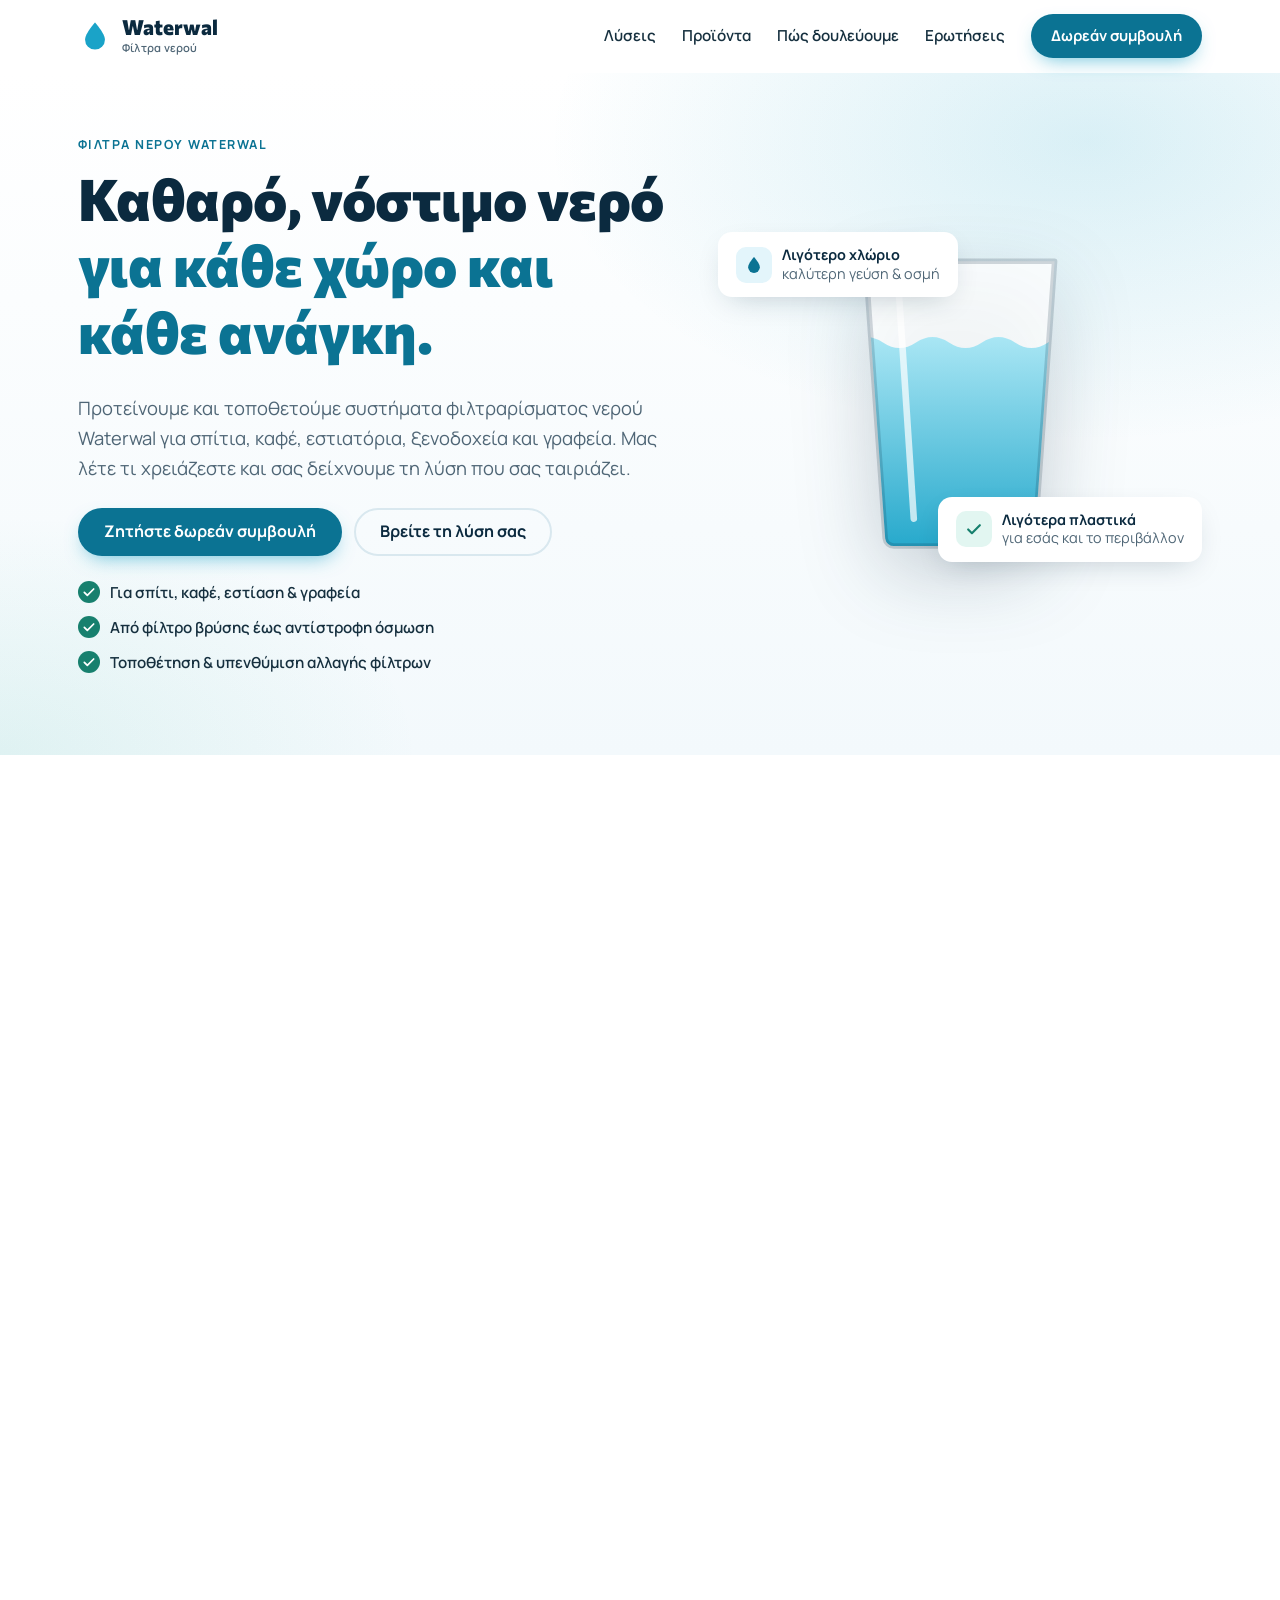
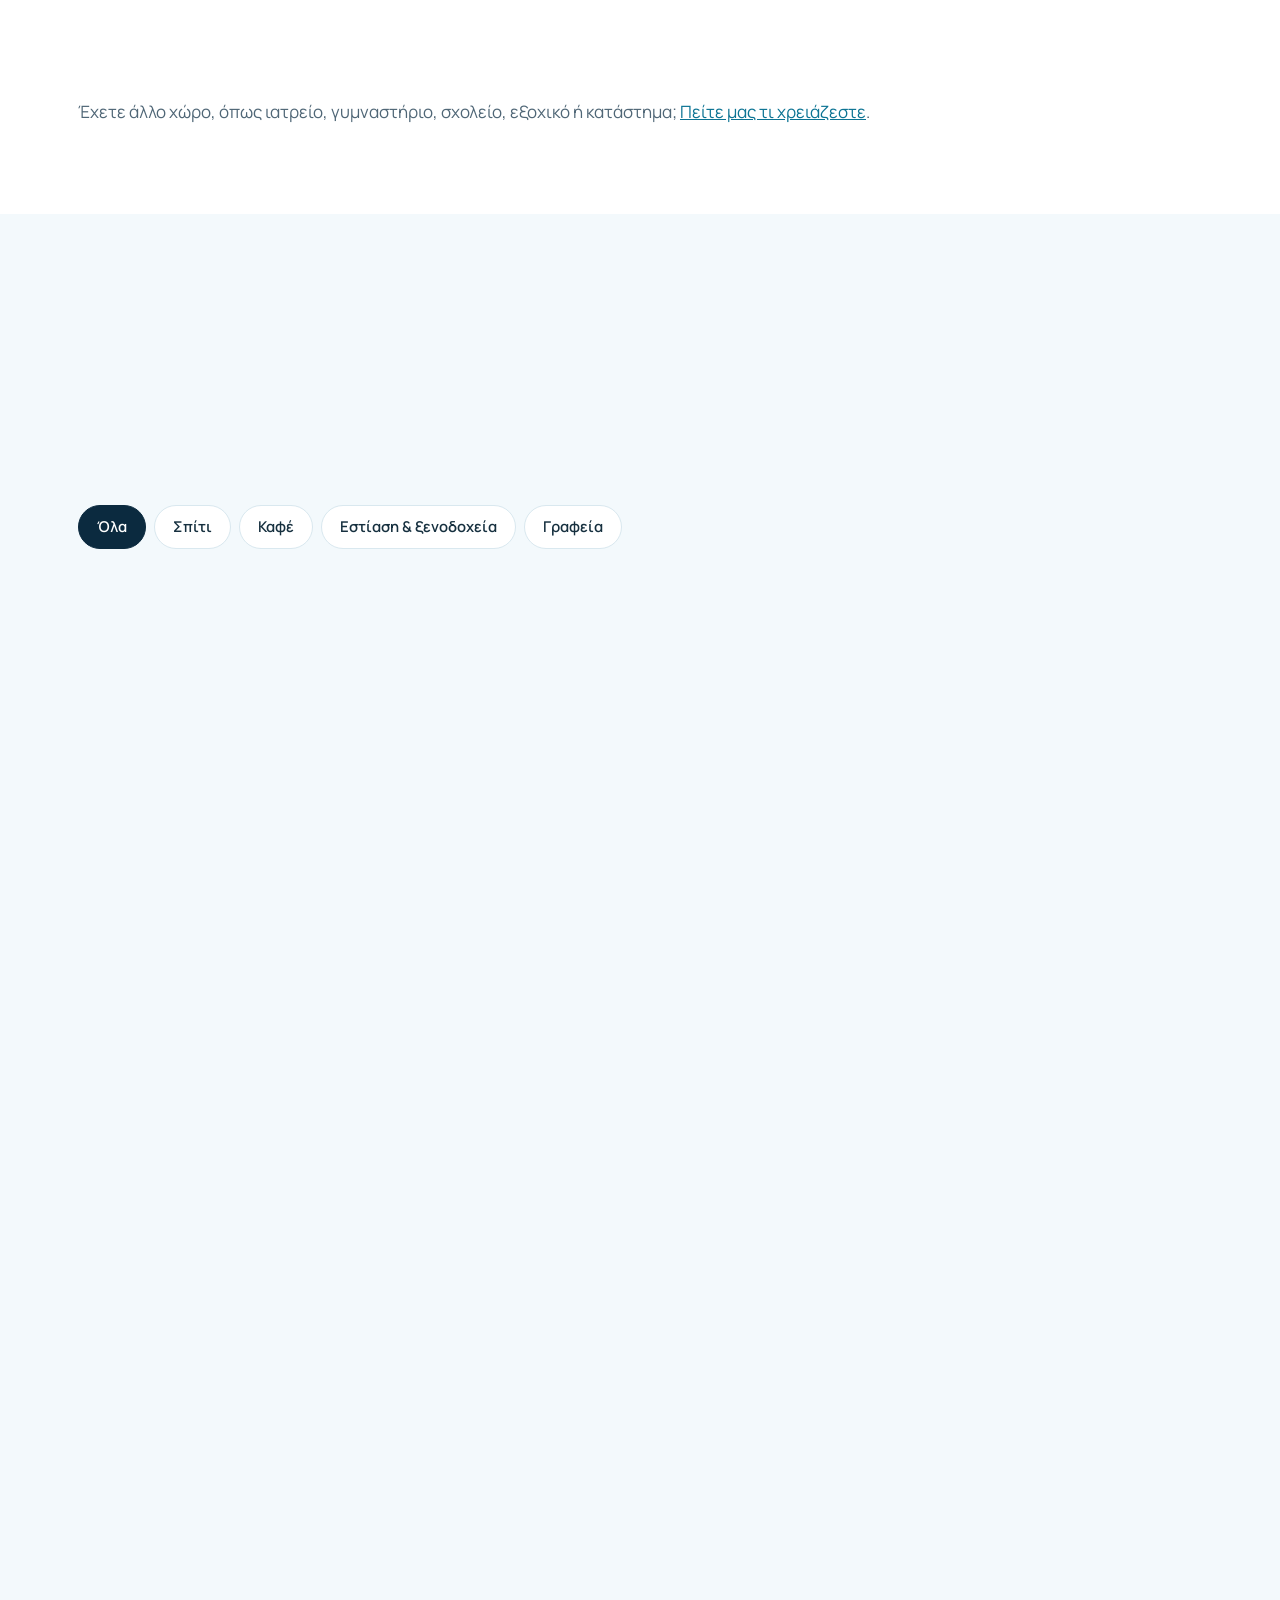
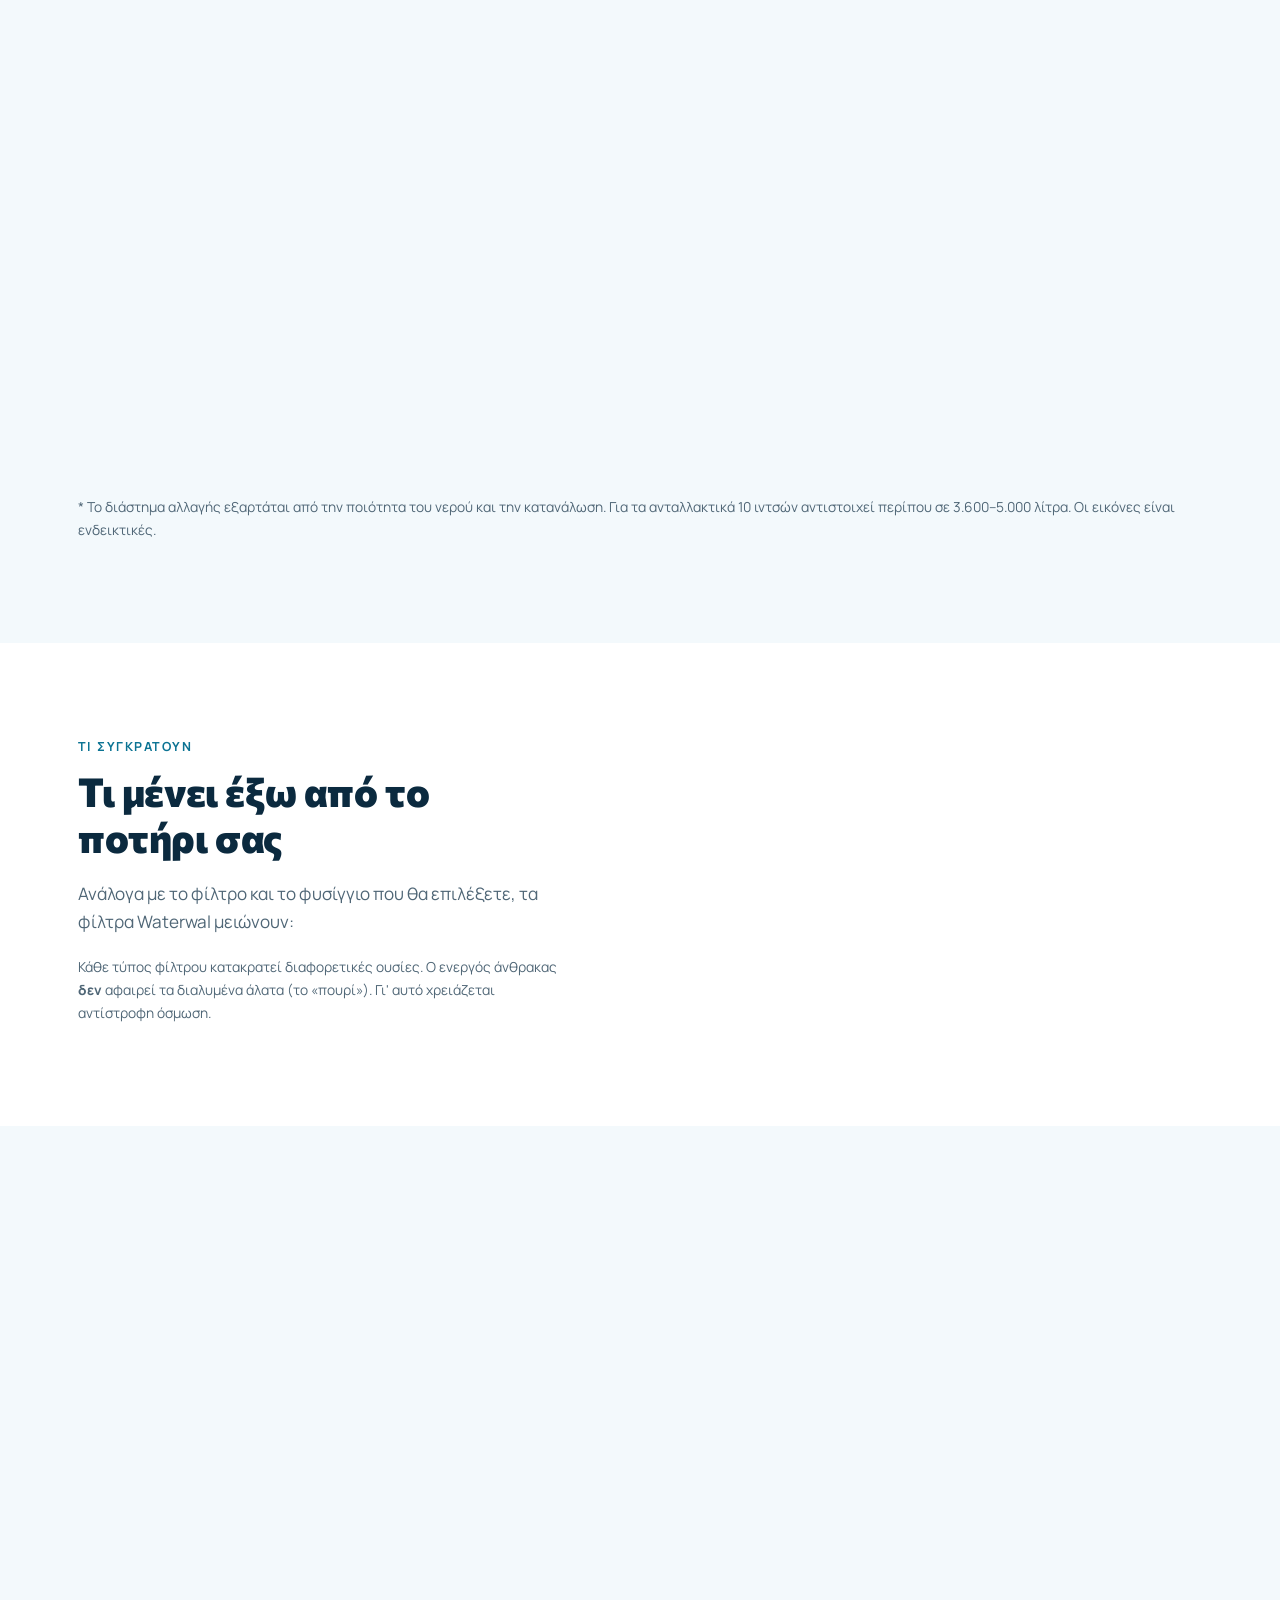
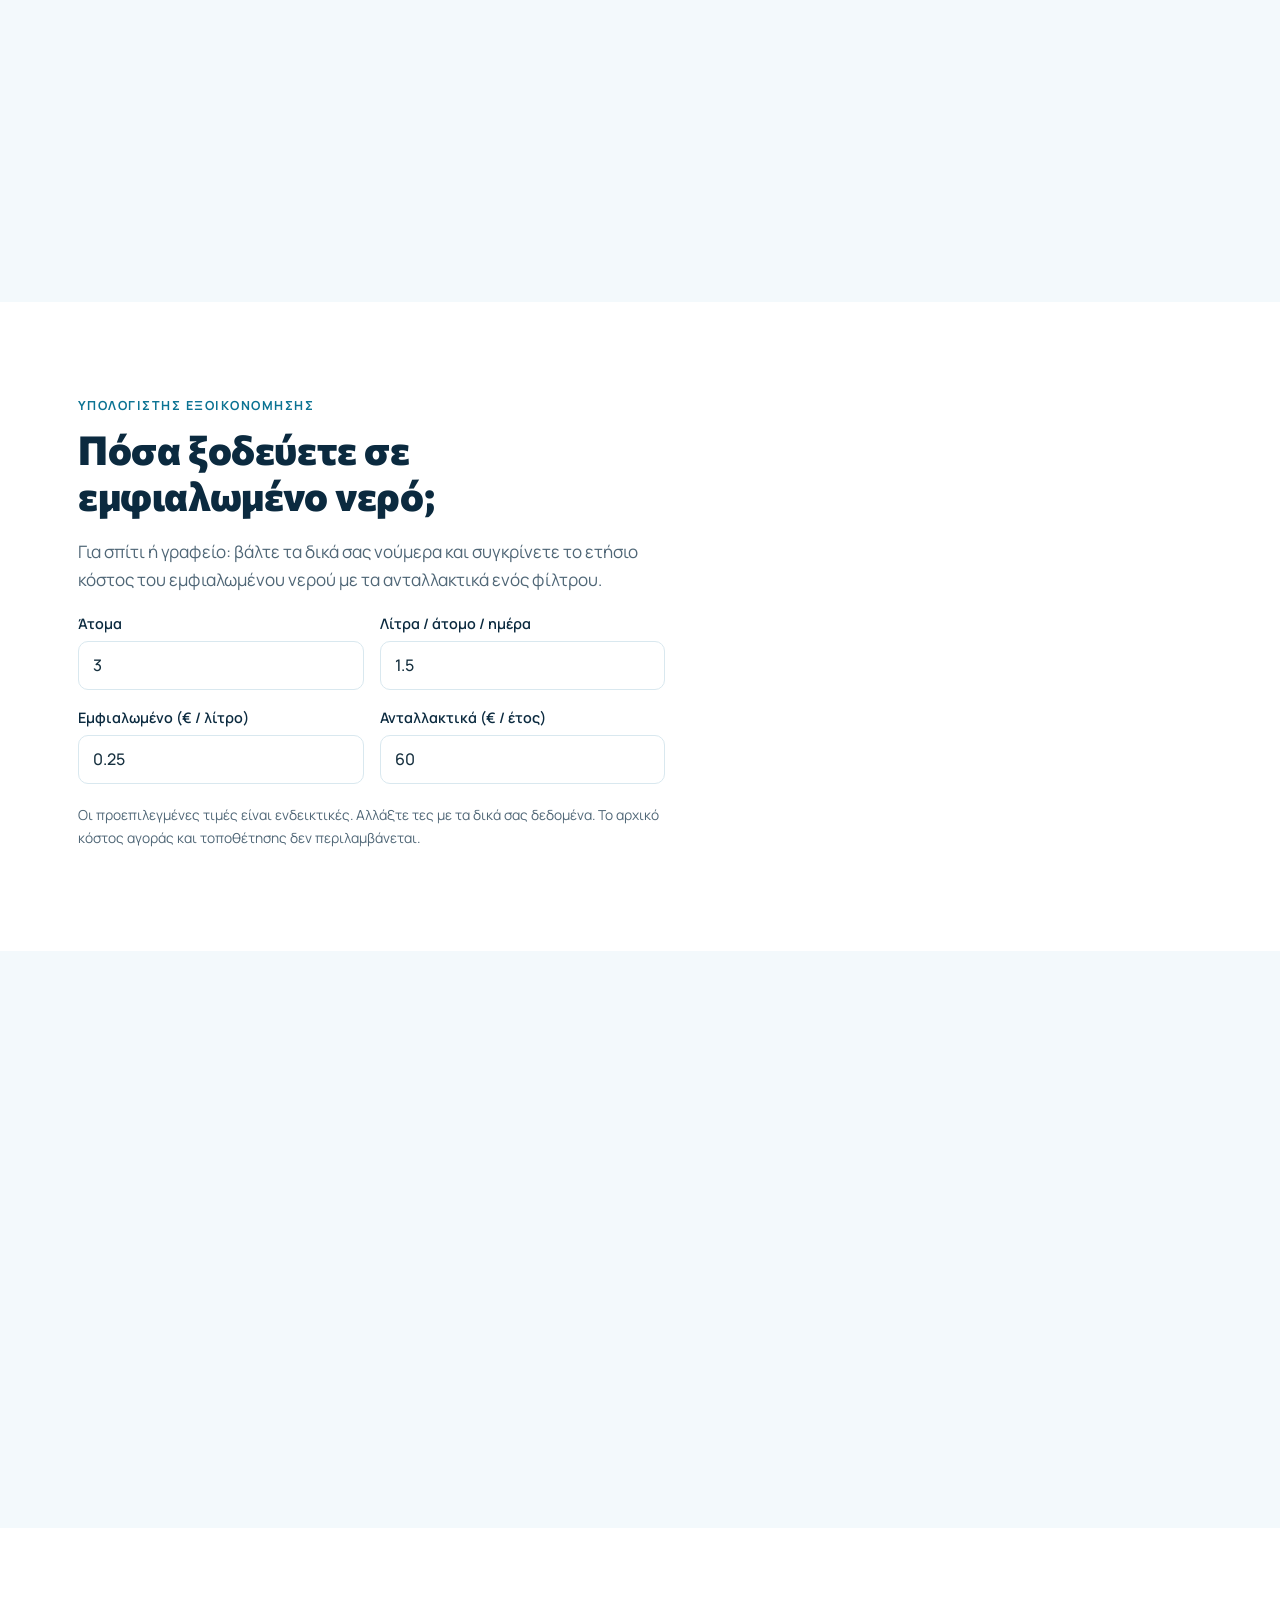
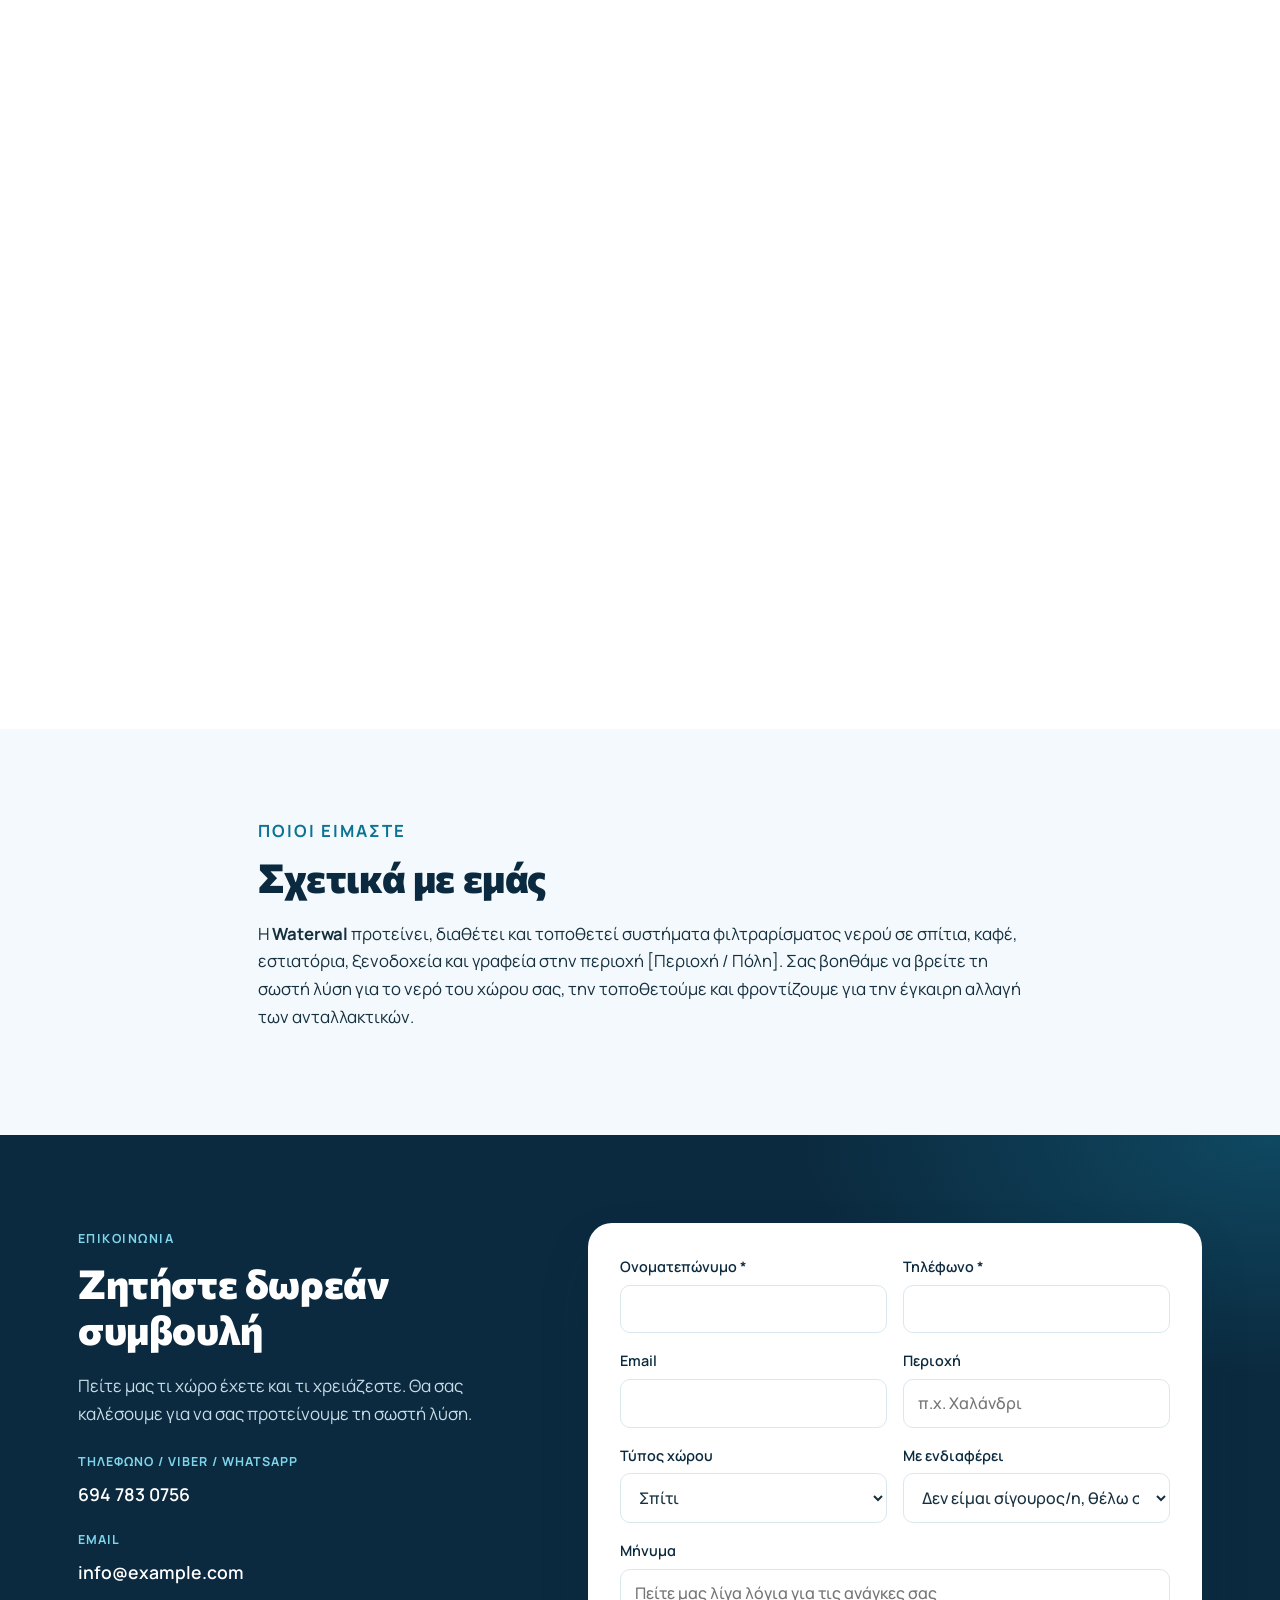
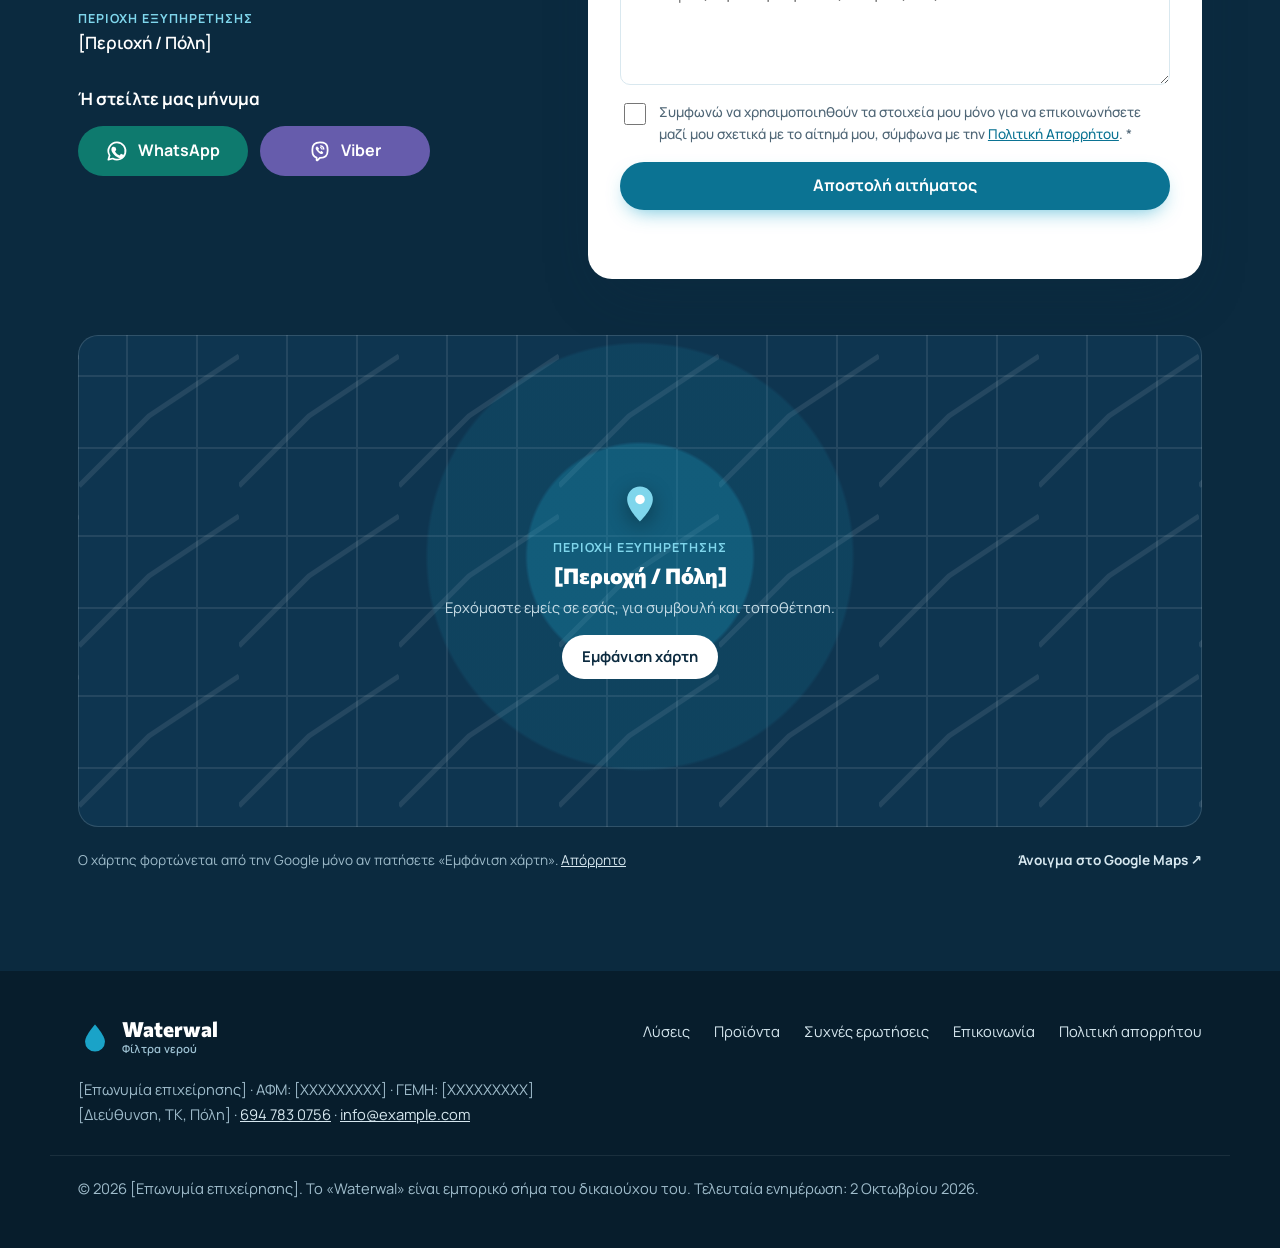
==== commit a19eaa2d: "Rename site to "Waterwal – Φίλτρα νερού" Replace the "Watergate" working name everywhere: header/foo" ====
--- a/index.html
+++ b/index.html
@@ -8,7 +8,7 @@
   <meta name="referrer" content="strict-origin-when-cross-origin">
 
   <!-- TODO: αντικαταστήστε παντού το https://www.example.gr/ με το πραγματικό σας domain (βλ. README) -->
-  <title>Φίλτρα Νερού Waterwal για Σπίτι, Καφέ &amp; Επαγγελματίες | Watergate</title>
+  <title>Waterwal – Φίλτρα Νερού για Σπίτι, Καφέ &amp; Επαγγελματίες</title>
   <meta name="description" content="Λύσεις φιλτραρίσματος νερού Waterwal για σπίτια, καφέ, εστίαση, ξενοδοχεία και γραφεία: φίλτρα κάτω πάγκου, αντίστροφη όσμωση, κεντρικής παροχής και ανταλλακτικά. Δωρεάν συμβουλή και τοποθέτηση.">
   <link rel="canonical" href="https://www.example.gr/">
   <link rel="alternate" hreflang="el-GR" href="https://www.example.gr/">
@@ -20,7 +20,7 @@
   <!-- Open Graph / κοινοποίηση σε Facebook, Viber, WhatsApp, LinkedIn -->
   <meta property="og:type" content="website">
   <meta property="og:locale" content="el_GR">
-  <meta property="og:site_name" content="Watergate – Φίλτρα νερού Waterwal">
+  <meta property="og:site_name" content="Waterwal – Φίλτρα νερού">
   <meta property="og:url" content="https://www.example.gr/">
   <meta property="og:title" content="Φίλτρα Νερού Waterwal για Σπίτι, Καφέ &amp; Επαγγελματίες">
   <meta property="og:description" content="Καθαρό, νόστιμο νερό από τη βρύση. Βρείτε τη λύση Waterwal που ταιριάζει στον χώρο σας και ζητήστε δωρεάν συμβουλή.">
@@ -52,7 +52,7 @@
       {
         "@type": "LocalBusiness",
         "@id": "https://www.example.gr/#business",
-        "name": "Watergate – Φίλτρα νερού Waterwal",
+        "name": "Waterwal – Φίλτρα νερού",
         "description": "Συμβουλευτική, διάθεση και τοποθέτηση συστημάτων φιλτραρίσματος νερού Waterwal για σπίτια, καφέ, εστίαση, ξενοδοχεία και γραφεία.",
         "url": "https://www.example.gr/",
         "logo": "https://www.example.gr/assets/apple-touch-icon.png",
@@ -88,7 +88,7 @@
         "@type": "WebSite",
         "@id": "https://www.example.gr/#website",
         "url": "https://www.example.gr/",
-        "name": "Watergate – Φίλτρα νερού Waterwal",
+        "name": "Waterwal – Φίλτρα νερού",
         "inLanguage": "el-GR",
         "publisher": { "@id": "https://www.example.gr/#business" }
       },
@@ -246,8 +246,8 @@
   <div class="container header-inner">
     <a class="logo" href="#top">
       <svg class="logo-mark" aria-hidden="true"><use href="#ic-drop"/></svg>
-      <!-- TODO: αντικαταστήστε με την επωνυμία / λογότυπο της επιχείρησής σας -->
-      <span class="logo-text">Watergate<small>Φίλτρα νερού Waterwal</small></span>
+      <!-- TODO: όταν έχετε λογότυπο, αντικαταστήστε το εικονίδιο σταγόνας και το κείμενο -->
+      <span class="logo-text">Waterwal<small>Φίλτρα νερού</small></span>
     </a>
     <button class="nav-toggle" type="button" aria-expanded="false" aria-controls="site-nav">
       <span class="sr-only">Μενού</span><span class="bar"></span><span class="bar"></span><span class="bar"></span>
@@ -641,7 +641,7 @@
       <p class="eyebrow">Ποιοι είμαστε</p>
       <h2 id="about-title">Σχετικά με εμάς</h2>
       <!-- TODO: γράψτε 2–3 προτάσεις με πραγματικά στοιχεία: ποιος είστε, από πότε, σε ποιες περιοχές εξυπηρετείτε, τη σχέση σας με τη Waterwal -->
-      <p>Η <strong>Watergate</strong> προτείνει, διαθέτει και τοποθετεί συστήματα φιλτραρίσματος νερού <strong>Waterwal</strong> σε σπίτια, καφέ, εστιατόρια, ξενοδοχεία και γραφεία στην περιοχή [Περιοχή / Πόλη]. Σας βοηθάμε να βρείτε τη σωστή λύση για το νερό του χώρου σας, την τοποθετούμε και φροντίζουμε για την έγκαιρη αλλαγή των ανταλλακτικών.</p>
+      <p>Η <strong>Waterwal</strong> προτείνει, διαθέτει και τοποθετεί συστήματα φιλτραρίσματος νερού σε σπίτια, καφέ, εστιατόρια, ξενοδοχεία και γραφεία στην περιοχή [Περιοχή / Πόλη]. Σας βοηθάμε να βρείτε τη σωστή λύση για το νερό του χώρου σας, την τοποθετούμε και φροντίζουμε για την έγκαιρη αλλαγή των ανταλλακτικών.</p>
     </div>
   </section>
 
@@ -743,7 +743,7 @@
     <div>
       <a class="logo logo-light" href="#top">
         <svg class="logo-mark" aria-hidden="true"><use href="#ic-drop"/></svg>
-        <span class="logo-text">Watergate<small>Φίλτρα νερού Waterwal</small></span>
+        <span class="logo-text">Waterwal<small>Φίλτρα νερού</small></span>
       </a>
       <!-- TODO: στοιχεία επιχείρησης (απαιτούνται για ιστοσελίδες επιχειρήσεων) -->
       <address class="legal">[Επωνυμία επιχείρησης] · ΑΦΜ: [XXXXXXXXX] · ΓΕΜΗ: [XXXXXXXXX]<br>[Διεύθυνση, ΤΚ, Πόλη] · <a href="tel:+306947830756">694 783 0756</a> · <a href="mailto:info@example.com">info@example.com</a></address>
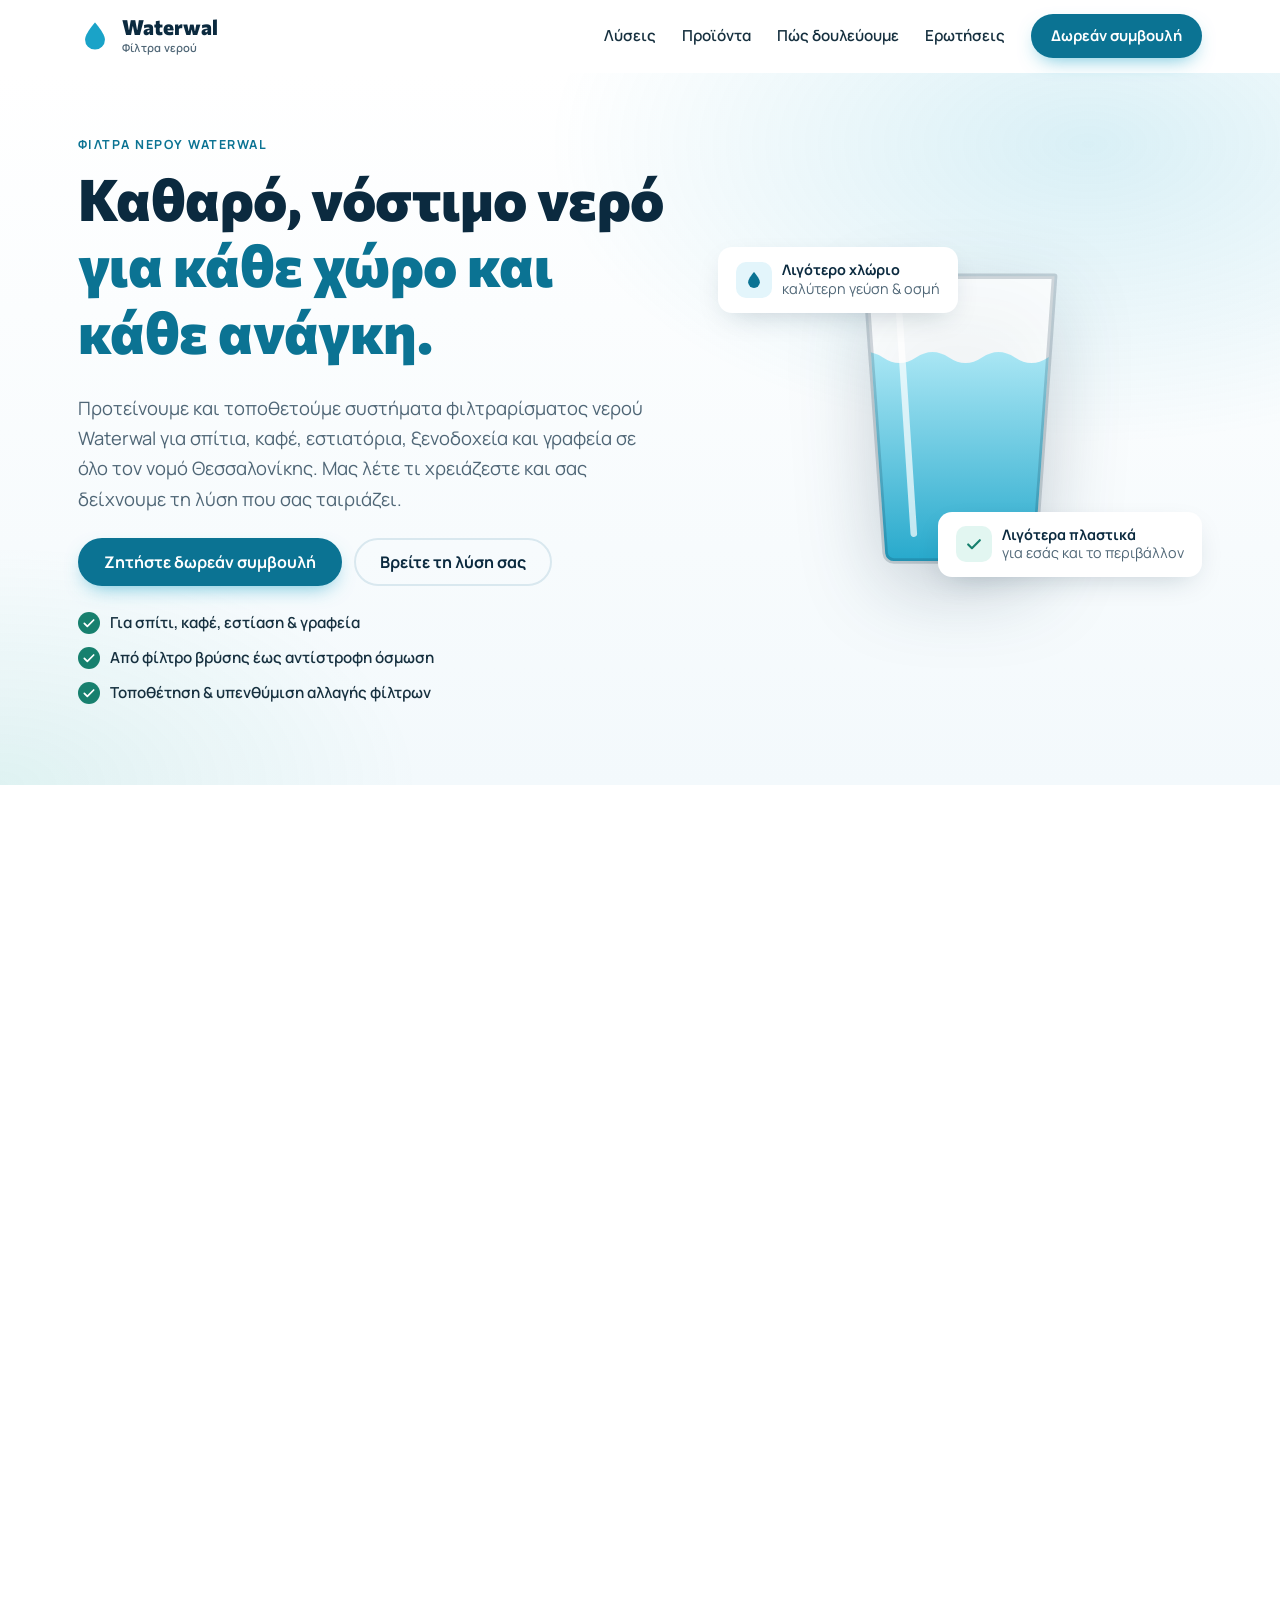
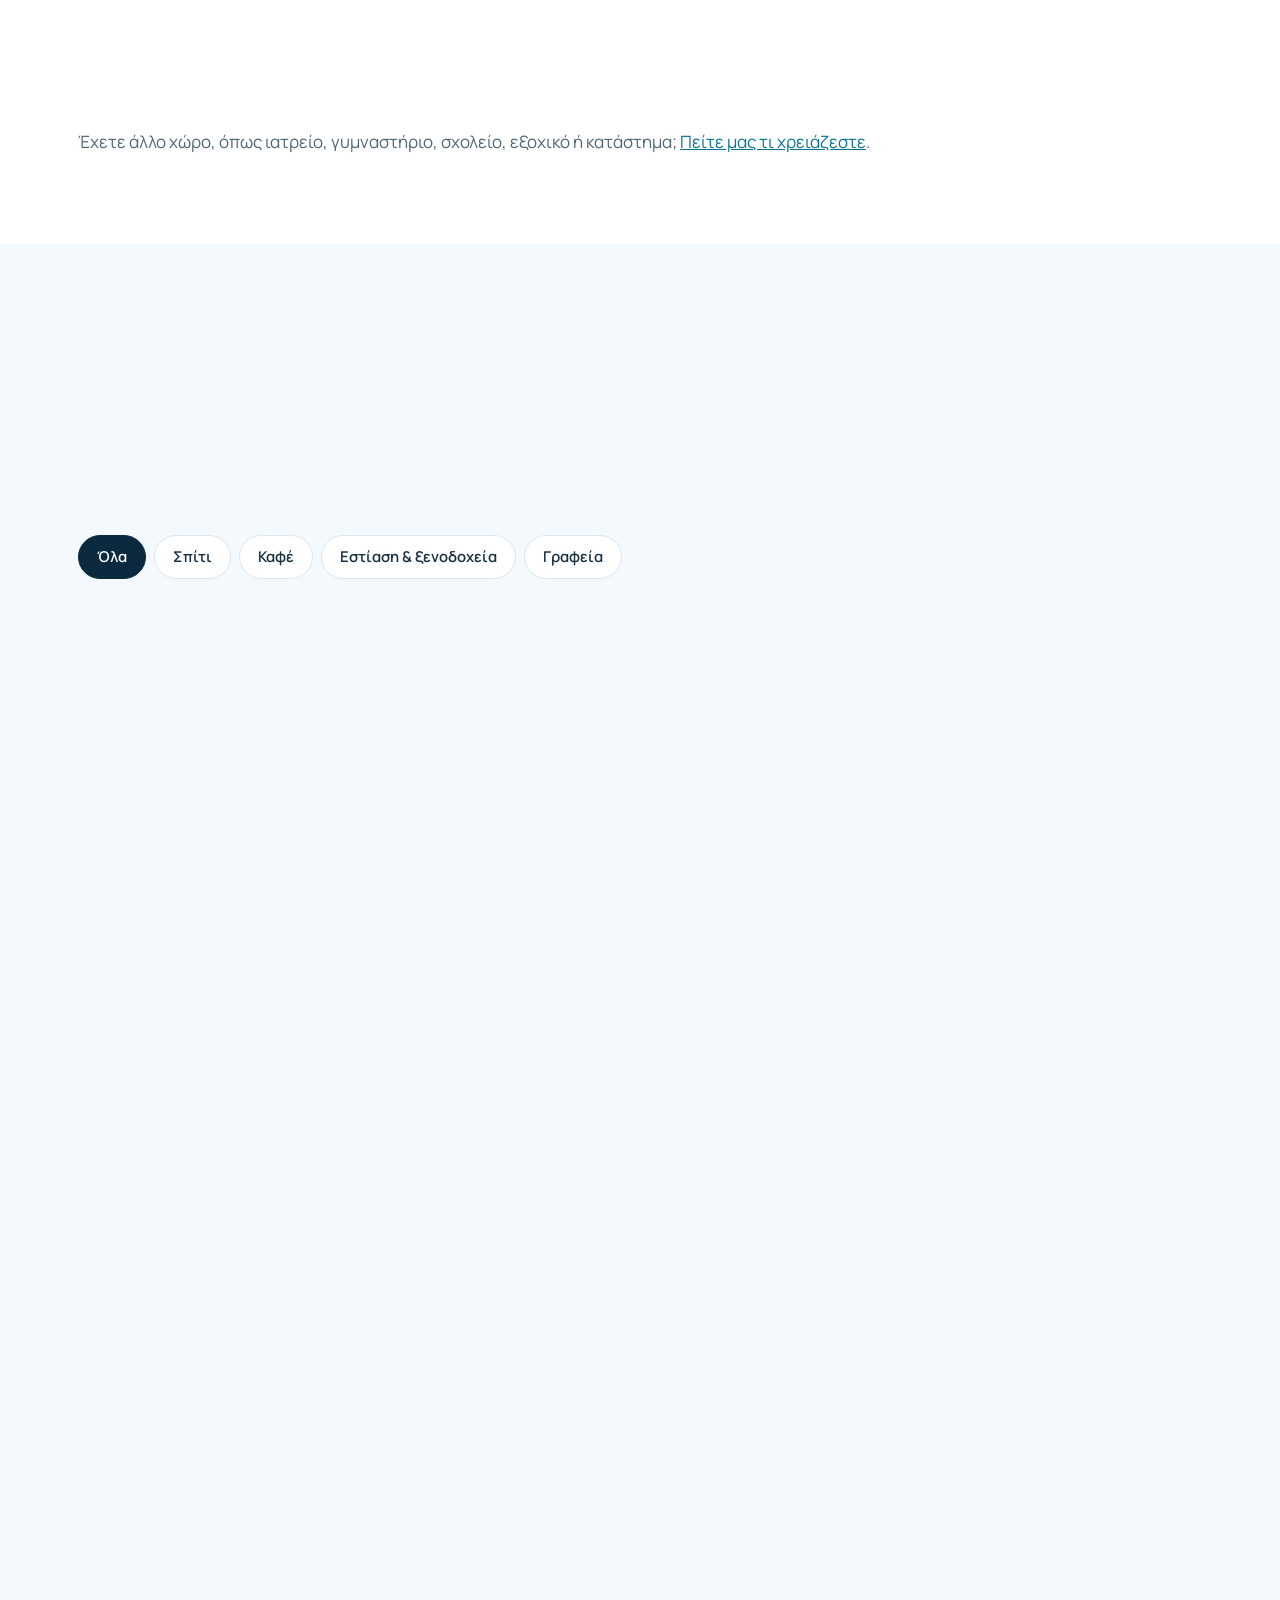
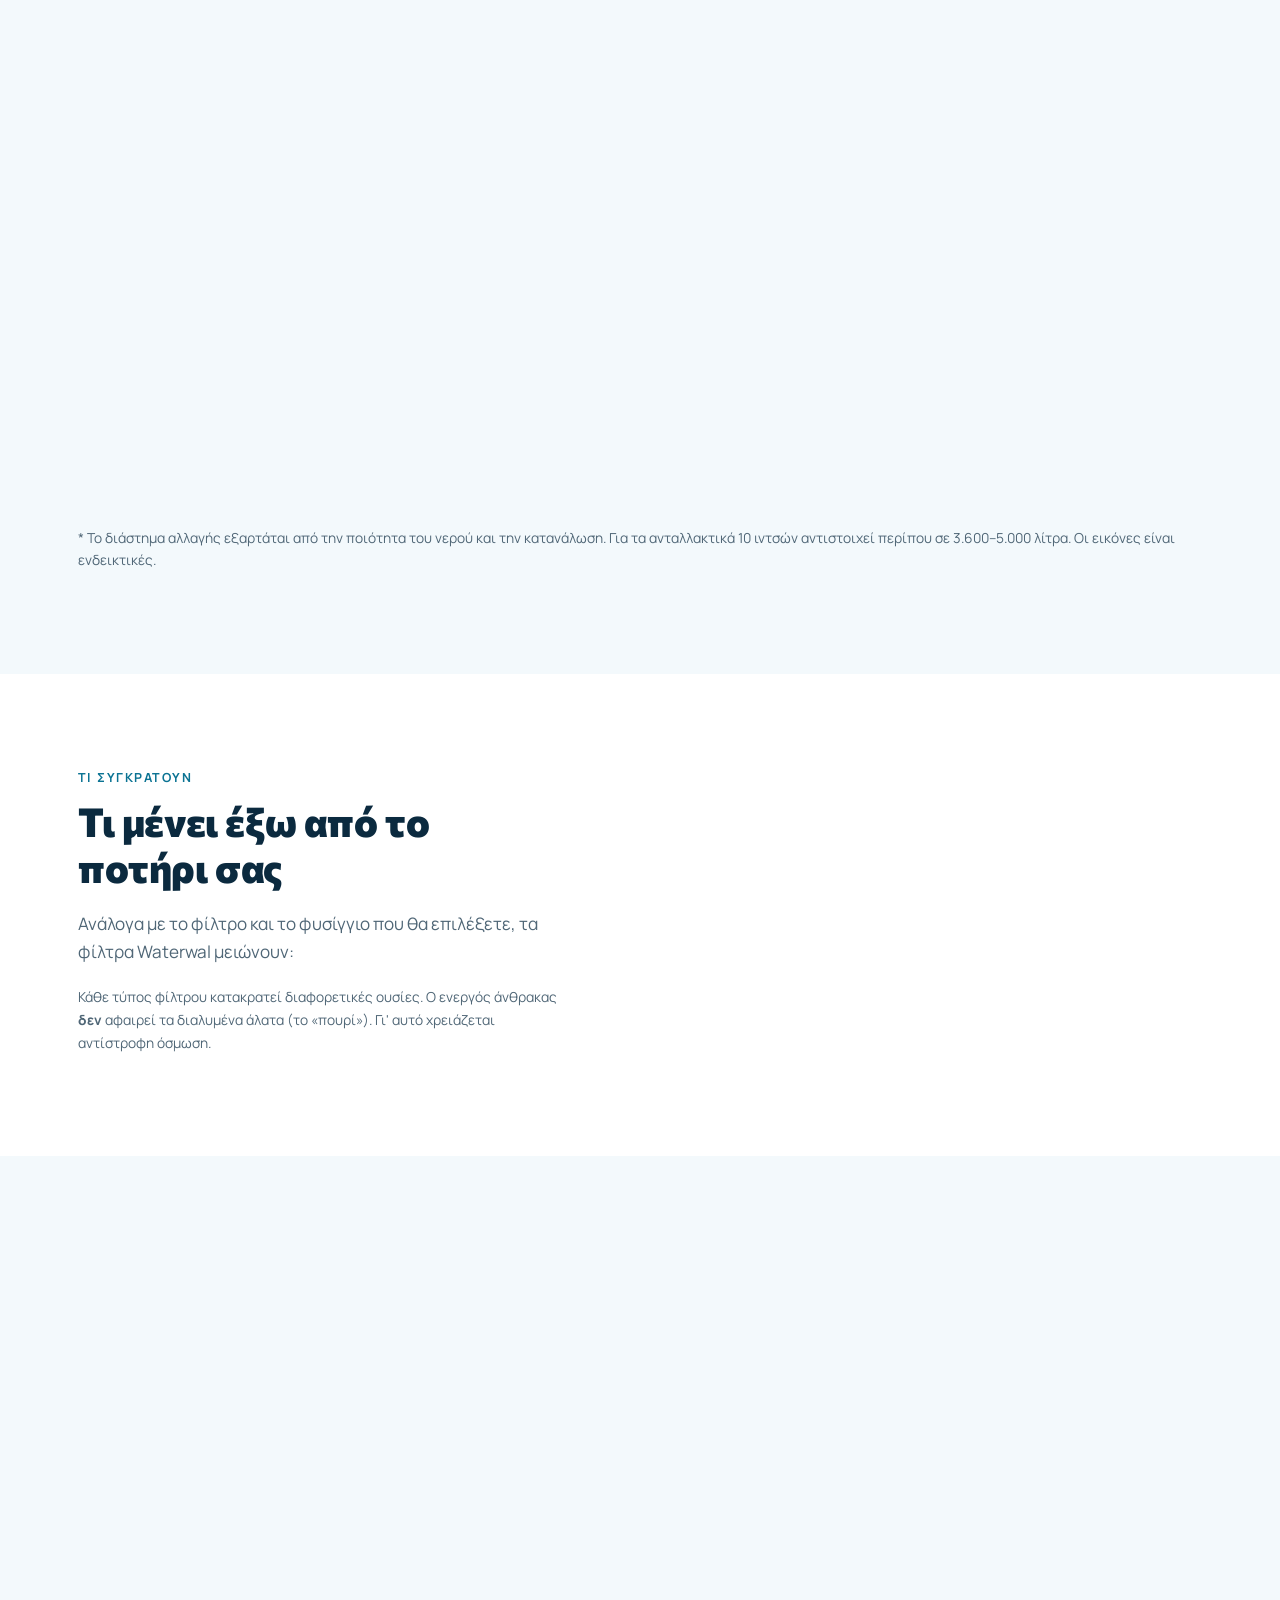
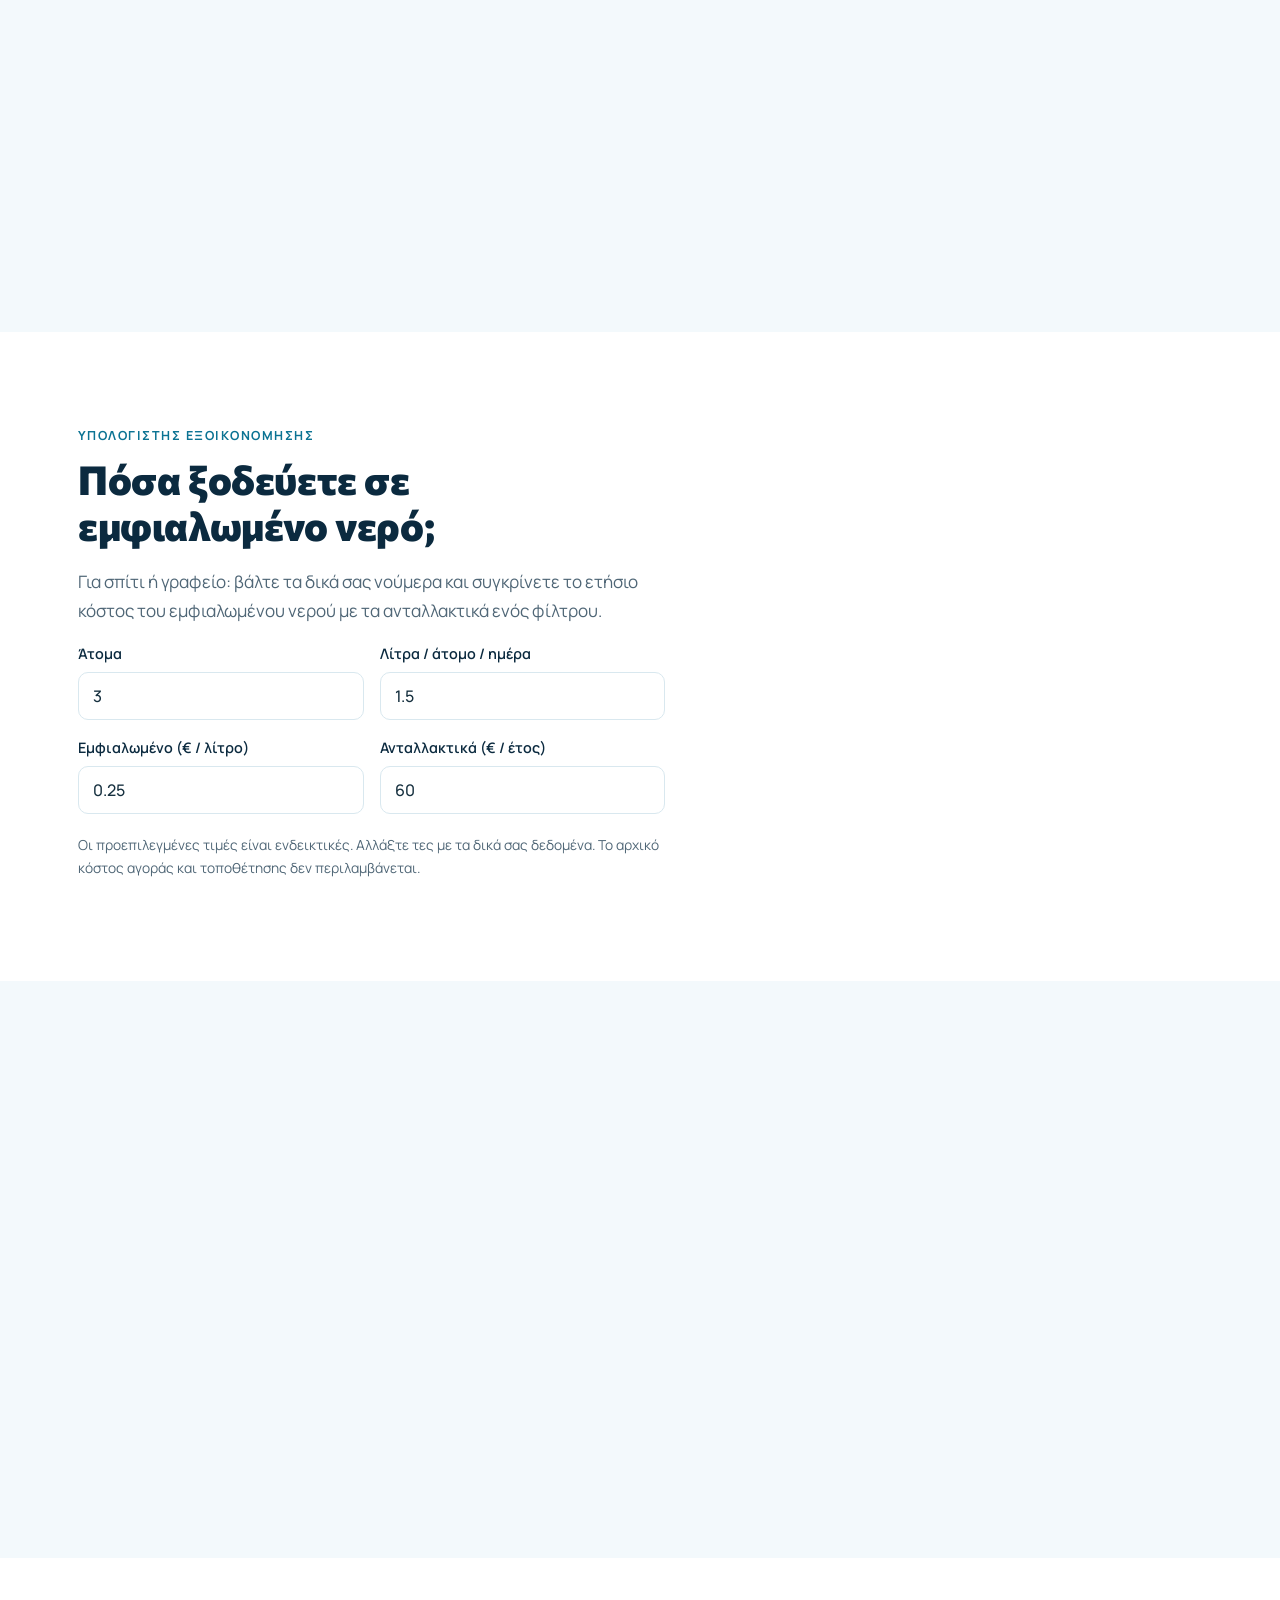
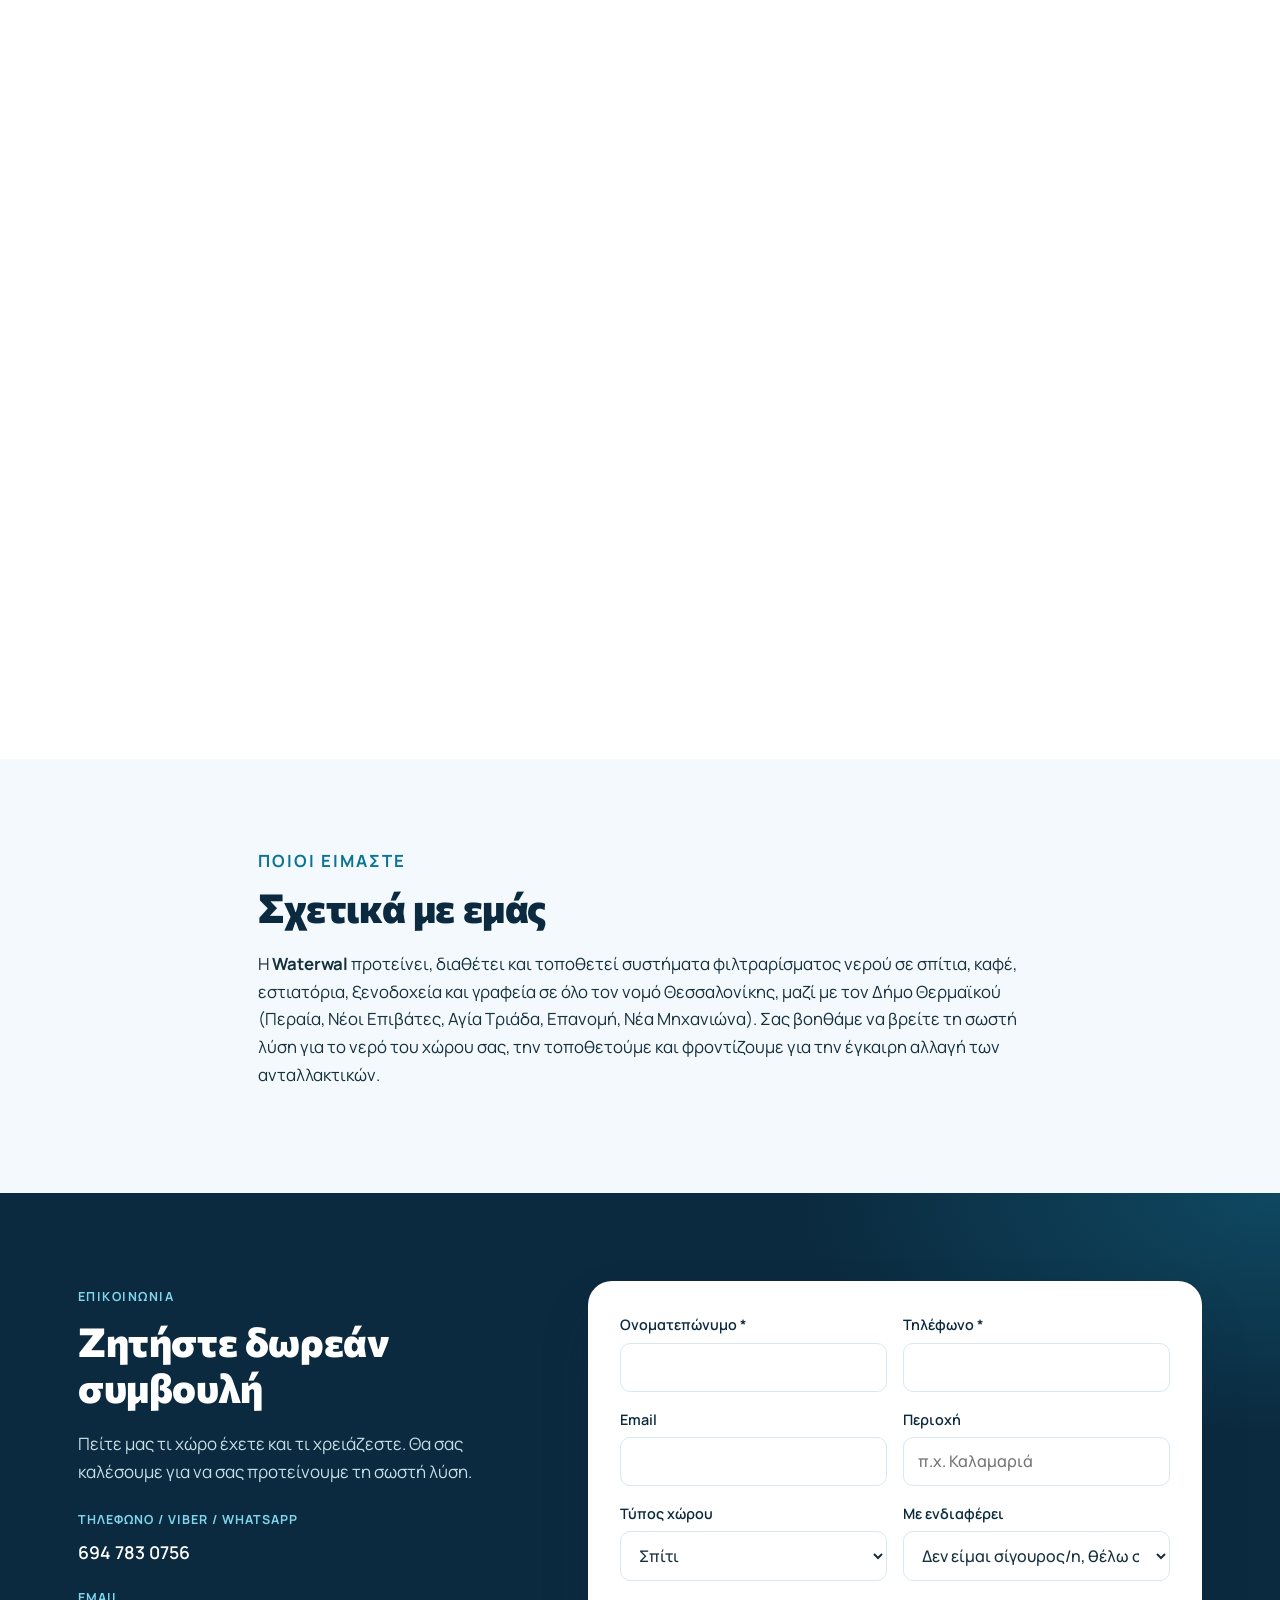
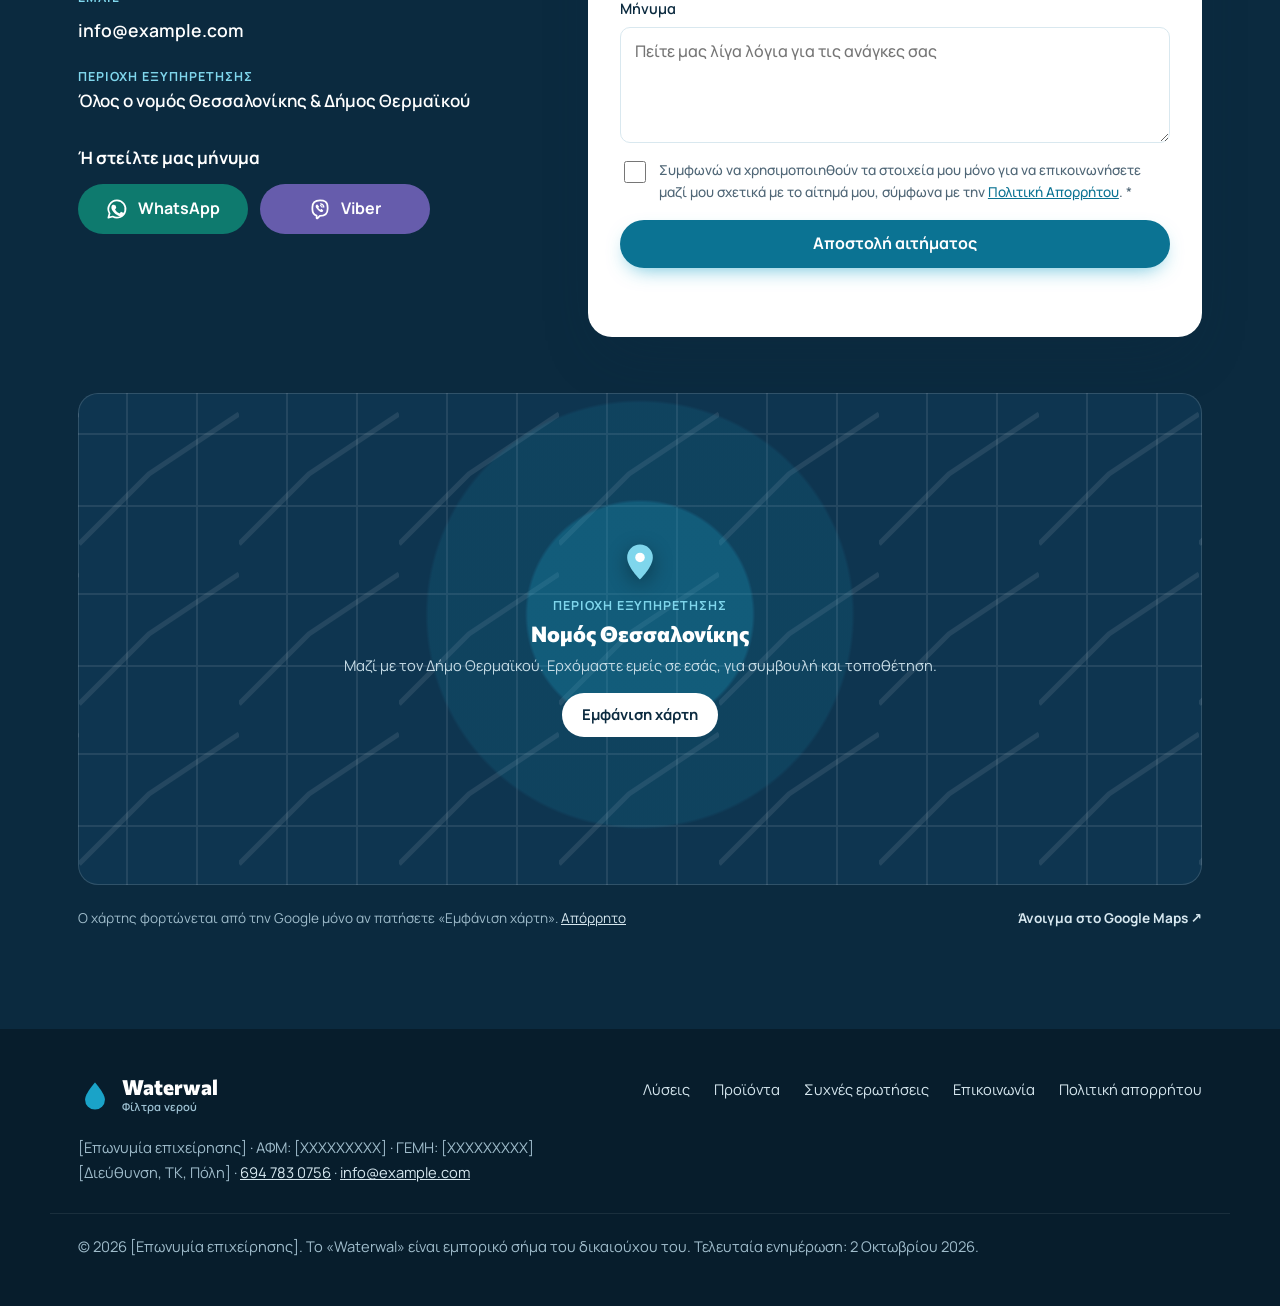
==== commit be1a6674: "Set service area: Thessaloniki prefecture and Δήμος Θερμαϊκού - Map: query «Νομός Θεσσαλονίκης», zoo" ====
--- a/index.html
+++ b/index.html
@@ -8,8 +8,8 @@
   <meta name="referrer" content="strict-origin-when-cross-origin">
 
   <!-- TODO: αντικαταστήστε παντού το https://www.example.gr/ με το πραγματικό σας domain (βλ. README) -->
-  <title>Waterwal – Φίλτρα Νερού για Σπίτι, Καφέ &amp; Επαγγελματίες</title>
-  <meta name="description" content="Λύσεις φιλτραρίσματος νερού Waterwal για σπίτια, καφέ, εστίαση, ξενοδοχεία και γραφεία: φίλτρα κάτω πάγκου, αντίστροφη όσμωση, κεντρικής παροχής και ανταλλακτικά. Δωρεάν συμβουλή και τοποθέτηση.">
+  <title>Waterwal – Φίλτρα Νερού Θεσσαλονίκη | Σπίτι, Καφέ &amp; Επαγγελματίες</title>
+  <meta name="description" content="Φίλτρα νερού Waterwal σε όλο τον νομό Θεσσαλονίκης και στον Δήμο Θερμαϊκού, για σπίτια, καφέ, εστίαση, ξενοδοχεία και γραφεία: φίλτρα κάτω πάγκου, αντίστροφη όσμωση, κεντρικής παροχής, ανταλλακτικά. Δωρεάν συμβουλή και τοποθέτηση.">
   <link rel="canonical" href="https://www.example.gr/">
   <link rel="alternate" hreflang="el-GR" href="https://www.example.gr/">
   <link rel="alternate" hreflang="x-default" href="https://www.example.gr/">
@@ -22,16 +22,16 @@
   <meta property="og:locale" content="el_GR">
   <meta property="og:site_name" content="Waterwal – Φίλτρα νερού">
   <meta property="og:url" content="https://www.example.gr/">
-  <meta property="og:title" content="Φίλτρα Νερού Waterwal για Σπίτι, Καφέ &amp; Επαγγελματίες">
-  <meta property="og:description" content="Καθαρό, νόστιμο νερό από τη βρύση. Βρείτε τη λύση Waterwal που ταιριάζει στον χώρο σας και ζητήστε δωρεάν συμβουλή.">
+  <meta property="og:title" content="Φίλτρα Νερού Waterwal στη Θεσσαλονίκη – Σπίτι, Καφέ &amp; Επαγγελματίες">
+  <meta property="og:description" content="Καθαρό, νόστιμο νερό από τη βρύση. Τοποθέτηση σε όλο τον νομό Θεσσαλονίκης. Βρείτε τη λύση Waterwal για τον χώρο σας και ζητήστε δωρεάν συμβουλή.">
   <meta property="og:image" content="https://www.example.gr/assets/og-image.jpg">
   <meta property="og:image:type" content="image/jpeg">
   <meta property="og:image:width" content="1200">
   <meta property="og:image:height" content="630">
   <meta property="og:image:alt" content="Ποτήρι με καθαρό νερό και η φράση: Φίλτρα νερού Waterwal για σπίτι, καφέ και επαγγελματίες">
   <meta name="twitter:card" content="summary_large_image">
-  <meta name="twitter:title" content="Φίλτρα Νερού Waterwal για Σπίτι, Καφέ &amp; Επαγγελματίες">
-  <meta name="twitter:description" content="Καθαρό, νόστιμο νερό από τη βρύση. Ζητήστε δωρεάν συμβουλή.">
+  <meta name="twitter:title" content="Φίλτρα Νερού Waterwal στη Θεσσαλονίκη – Σπίτι, Καφέ &amp; Επαγγελματίες">
+  <meta name="twitter:description" content="Καθαρό, νόστιμο νερό από τη βρύση, σε όλο τον νομό Θεσσαλονίκης. Ζητήστε δωρεάν συμβουλή.">
   <meta name="twitter:image" content="https://www.example.gr/assets/og-image.jpg">
 
   <link rel="icon" href="assets/favicon.svg" type="image/svg+xml">
@@ -61,12 +61,14 @@
         "email": "info@example.com",
         "address": {
           "@type": "PostalAddress",
-          "streetAddress": "[Οδός και αριθμός]",
-          "addressLocality": "[Πόλη]",
-          "postalCode": "[ΤΚ]",
+          "addressLocality": "Θεσσαλονίκη",
+          "addressRegion": "Κεντρική Μακεδονία",
           "addressCountry": "GR"
         },
-        "areaServed": [{ "@type": "Country", "name": "Ελλάδα" }],
+        "areaServed": [
+          { "@type": "AdministrativeArea", "name": "Νομός Θεσσαλονίκης (Περιφερειακή Ενότητα Θεσσαλονίκης)" },
+          { "@type": "AdministrativeArea", "name": "Δήμος Θερμαϊκού" }
+        ],
         "knowsLanguage": "el",
         "knowsAbout": ["Φίλτρα νερού", "Αντίστροφη όσμωση", "Φίλτρα κάτω πάγκου", "Φίλτρα κεντρικής παροχής", "Φιλτράρισμα νερού για μηχανές espresso"],
         "brand": { "@type": "Brand", "name": "Waterwal" },
@@ -96,7 +98,7 @@
         "@type": "WebPage",
         "@id": "https://www.example.gr/#webpage",
         "url": "https://www.example.gr/",
-        "name": "Φίλτρα Νερού Waterwal για Σπίτι, Καφέ & Επαγγελματίες",
+        "name": "Φίλτρα Νερού Waterwal στη Θεσσαλονίκη – Σπίτι, Καφέ & Επαγγελματίες",
         "inLanguage": "el-GR",
         "isPartOf": { "@id": "https://www.example.gr/#website" },
         "about": { "@id": "https://www.example.gr/#business" },
@@ -270,7 +272,7 @@
       <div class="hero-copy">
         <p class="eyebrow">Φίλτρα νερού Waterwal</p>
         <h1 id="hero-title">Καθαρό, νόστιμο νερό <span class="accent">για κάθε χώρο και κάθε ανάγκη.</span></h1>
-        <p class="lead">Προτείνουμε και τοποθετούμε συστήματα φιλτραρίσματος νερού Waterwal για σπίτια, καφέ, εστιατόρια, ξενοδοχεία και γραφεία. Μας λέτε τι χρειάζεστε και σας δείχνουμε τη λύση που σας ταιριάζει.</p>
+        <p class="lead">Προτείνουμε και τοποθετούμε συστήματα φιλτραρίσματος νερού Waterwal για σπίτια, καφέ, εστιατόρια, ξενοδοχεία και γραφεία σε όλο τον νομό Θεσσαλονίκης. Μας λέτε τι χρειάζεστε και σας δείχνουμε τη λύση που σας ταιριάζει.</p>
         <div class="hero-ctas">
           <a class="btn btn-primary" href="#contact">Ζητήστε δωρεάν συμβουλή</a>
           <a class="btn btn-ghost" href="#solutions">Βρείτε τη λύση σας</a>
@@ -641,7 +643,7 @@
       <p class="eyebrow">Ποιοι είμαστε</p>
       <h2 id="about-title">Σχετικά με εμάς</h2>
       <!-- TODO: γράψτε 2–3 προτάσεις με πραγματικά στοιχεία: ποιος είστε, από πότε, σε ποιες περιοχές εξυπηρετείτε, τη σχέση σας με τη Waterwal -->
-      <p>Η <strong>Waterwal</strong> προτείνει, διαθέτει και τοποθετεί συστήματα φιλτραρίσματος νερού σε σπίτια, καφέ, εστιατόρια, ξενοδοχεία και γραφεία στην περιοχή [Περιοχή / Πόλη]. Σας βοηθάμε να βρείτε τη σωστή λύση για το νερό του χώρου σας, την τοποθετούμε και φροντίζουμε για την έγκαιρη αλλαγή των ανταλλακτικών.</p>
+      <p>Η <strong>Waterwal</strong> προτείνει, διαθέτει και τοποθετεί συστήματα φιλτραρίσματος νερού σε σπίτια, καφέ, εστιατόρια, ξενοδοχεία και γραφεία σε όλο τον νομό Θεσσαλονίκης, μαζί με τον Δήμο Θερμαϊκού (Περαία, Νέοι Επιβάτες, Αγία Τριάδα, Επανομή, Νέα Μηχανιώνα). Σας βοηθάμε να βρείτε τη σωστή λύση για το νερό του χώρου σας, την τοποθετούμε και φροντίζουμε για την έγκαιρη αλλαγή των ανταλλακτικών.</p>
     </div>
   </section>
 
@@ -656,7 +658,7 @@
         <ul class="contact-list">
           <li><span>Τηλέφωνο / Viber / WhatsApp</span><a href="tel:+306947830756">694 783 0756</a></li>
           <li><span>Email</span><a href="mailto:info@example.com">info@example.com</a></li>
-          <li><span>Περιοχή εξυπηρέτησης</span>[Περιοχή / Πόλη]</li>
+          <li><span>Περιοχή εξυπηρέτησης</span>Όλος ο νομός Θεσσαλονίκης &amp; Δήμος Θερμαϊκού</li>
         </ul>
         <!-- Κινητό σε διεθνή μορφή χωρίς κενά: 306947830756 (wa.me χωρίς +, Viber με %2B) -->
         <p class="chat-title">Ή στείλτε μας μήνυμα</p>
@@ -679,7 +681,7 @@
         </div>
         <div class="field-row">
           <label>Email<input name="email" type="email" maxlength="120" autocomplete="email"></label>
-          <label>Περιοχή<input name="area" maxlength="80" autocomplete="address-level2" placeholder="π.χ. Χαλάνδρι"></label>
+          <label>Περιοχή<input name="area" maxlength="80" autocomplete="address-level2" placeholder="π.χ. Καλαμαριά"></label>
         </div>
         <div class="field-row">
           <label>Τύπος χώρου
@@ -717,21 +719,21 @@
 
     <!-- Χάρτης περιοχής εξυπηρέτησης. Ο χάρτης της Google φορτώνει ΜΟΝΟ όταν ο επισκέπτης πατήσει το κουμπί
          (ταχύτητα, απόρρητο, χωρίς cookies τρίτων στη φόρτωση της σελίδας).
-         TODO: γράψτε την περιοχή σας σε 3 σημεία: data-map-query, το κείμενο <strong> και το query= του συνδέσμου, και βάλτε data-map-zoom="11" (πόλη) ή "12" (δήμος).
+         Για αλλαγή περιοχής: data-map-query, το κείμενο <strong> και το query= του συνδέσμου (data-map-zoom: 9 νομός, 11 πόλη, 12 δήμος).
          Προαιρετικά: για ακριβή χάρτη, Google Maps → Κοινοποίηση → Ενσωμάτωση χάρτη, και βάλτε το src του iframe στο data-embed-src. -->
     <div class="container">
-      <figure class="map-card" id="service-map" data-map-query="Ελλάδα" data-map-zoom="6" data-embed-src="">
+      <figure class="map-card" id="service-map" data-map-query="Νομός Θεσσαλονίκης" data-map-zoom="9" data-embed-src="">
         <div class="map-frame">
           <div class="map-placeholder">
             <svg class="map-pin" aria-hidden="true"><use href="#ic-pin"/></svg>
-            <p class="map-area">Περιοχή εξυπηρέτησης<strong>[Περιοχή / Πόλη]</strong></p>
-            <p class="map-visit">Ερχόμαστε εμείς σε εσάς, για συμβουλή και τοποθέτηση.</p>
+            <p class="map-area">Περιοχή εξυπηρέτησης<strong>Νομός Θεσσαλονίκης</strong></p>
+            <p class="map-visit">Μαζί με τον Δήμο Θερμαϊκού. Ερχόμαστε εμείς σε εσάς, για συμβουλή και τοποθέτηση.</p>
             <button type="button" class="btn btn-light btn-sm map-load" hidden>Εμφάνιση χάρτη</button>
           </div>
         </div>
         <figcaption class="map-caption">
           <span>Ο χάρτης φορτώνεται από την Google μόνο αν πατήσετε «Εμφάνιση χάρτη». <a href="privacy.html#xartis">Απόρρητο</a></span>
-          <a class="map-open" href="https://www.google.com/maps/search/?api=1&amp;query=%CE%95%CE%BB%CE%BB%CE%AC%CE%B4%CE%B1" target="_blank" rel="noopener noreferrer">Άνοιγμα στο Google Maps ↗</a>
+          <a class="map-open" href="https://www.google.com/maps/search/?api=1&amp;query=%CE%9D%CE%BF%CE%BC%CF%8C%CF%82%20%CE%98%CE%B5%CF%83%CF%83%CE%B1%CE%BB%CE%BF%CE%BD%CE%AF%CE%BA%CE%B7%CF%82" target="_blank" rel="noopener noreferrer">Άνοιγμα στο Google Maps ↗</a>
         </figcaption>
       </figure>
     </div>
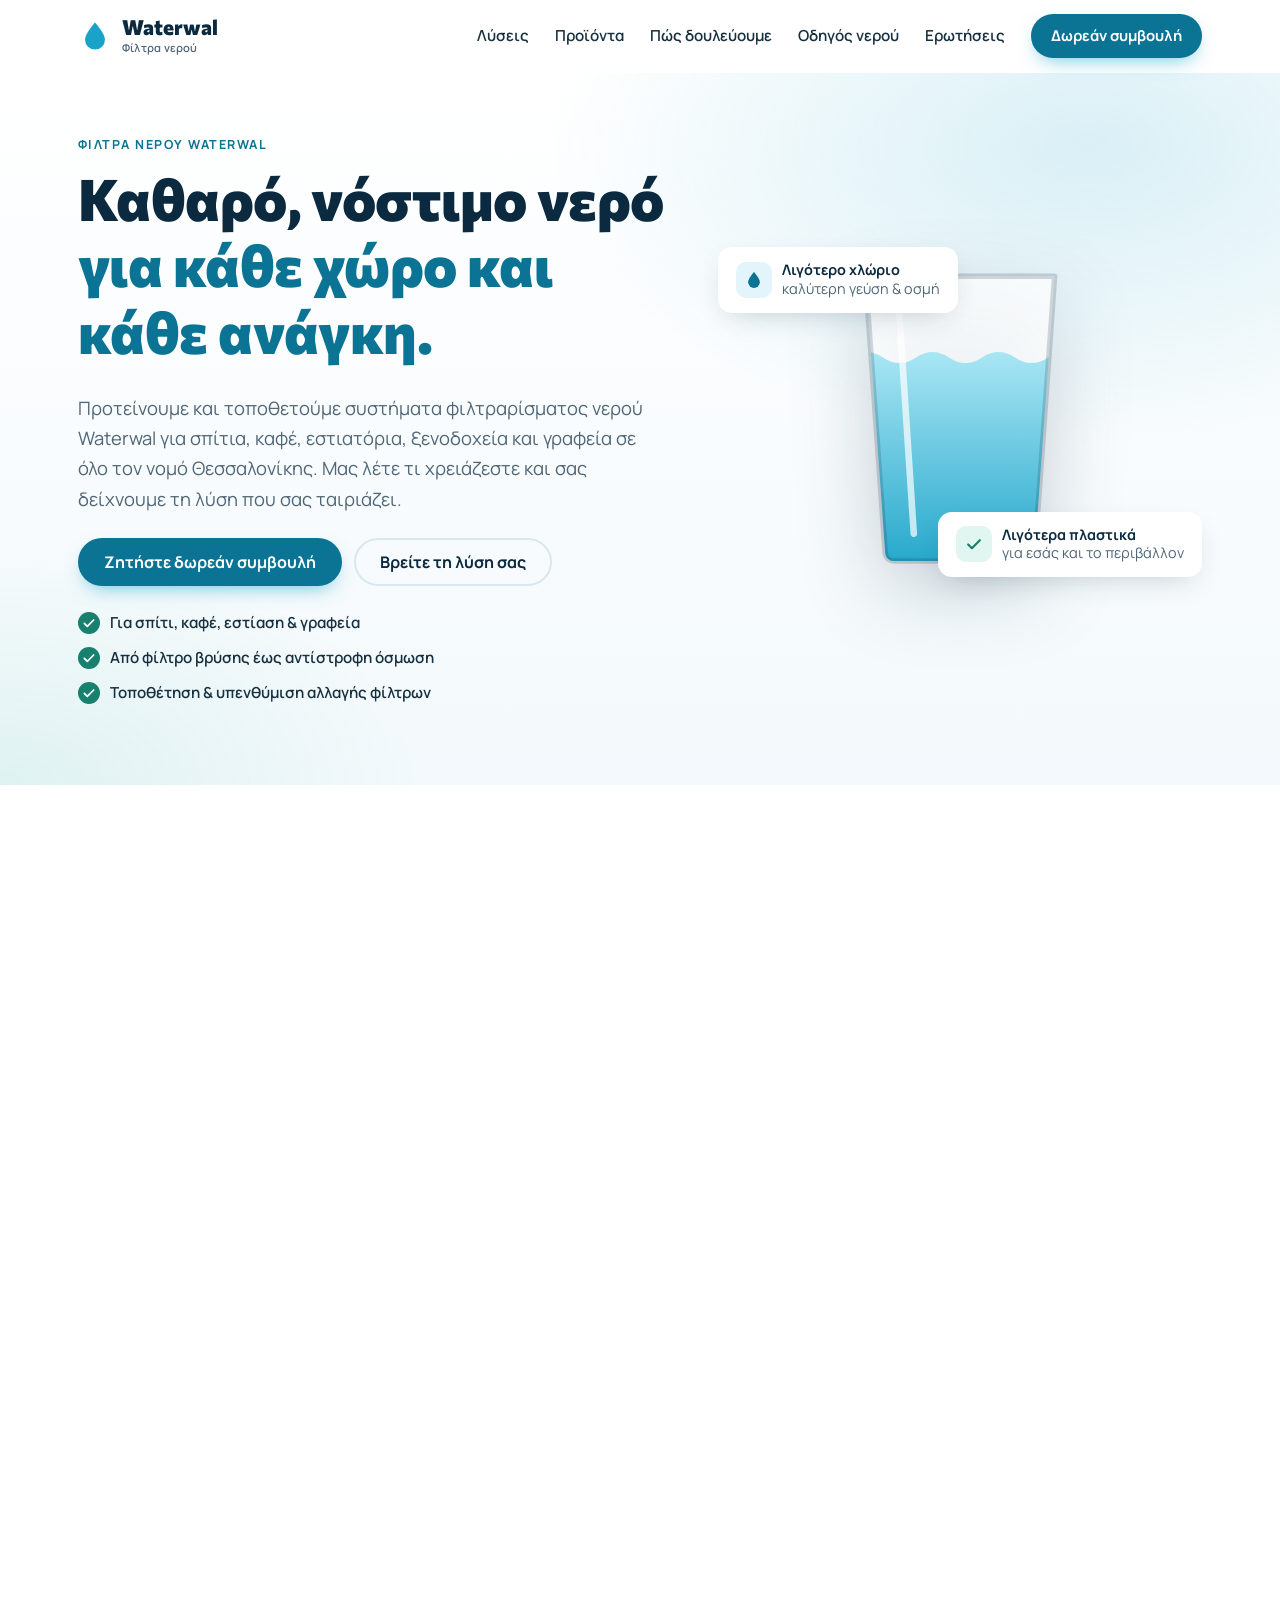
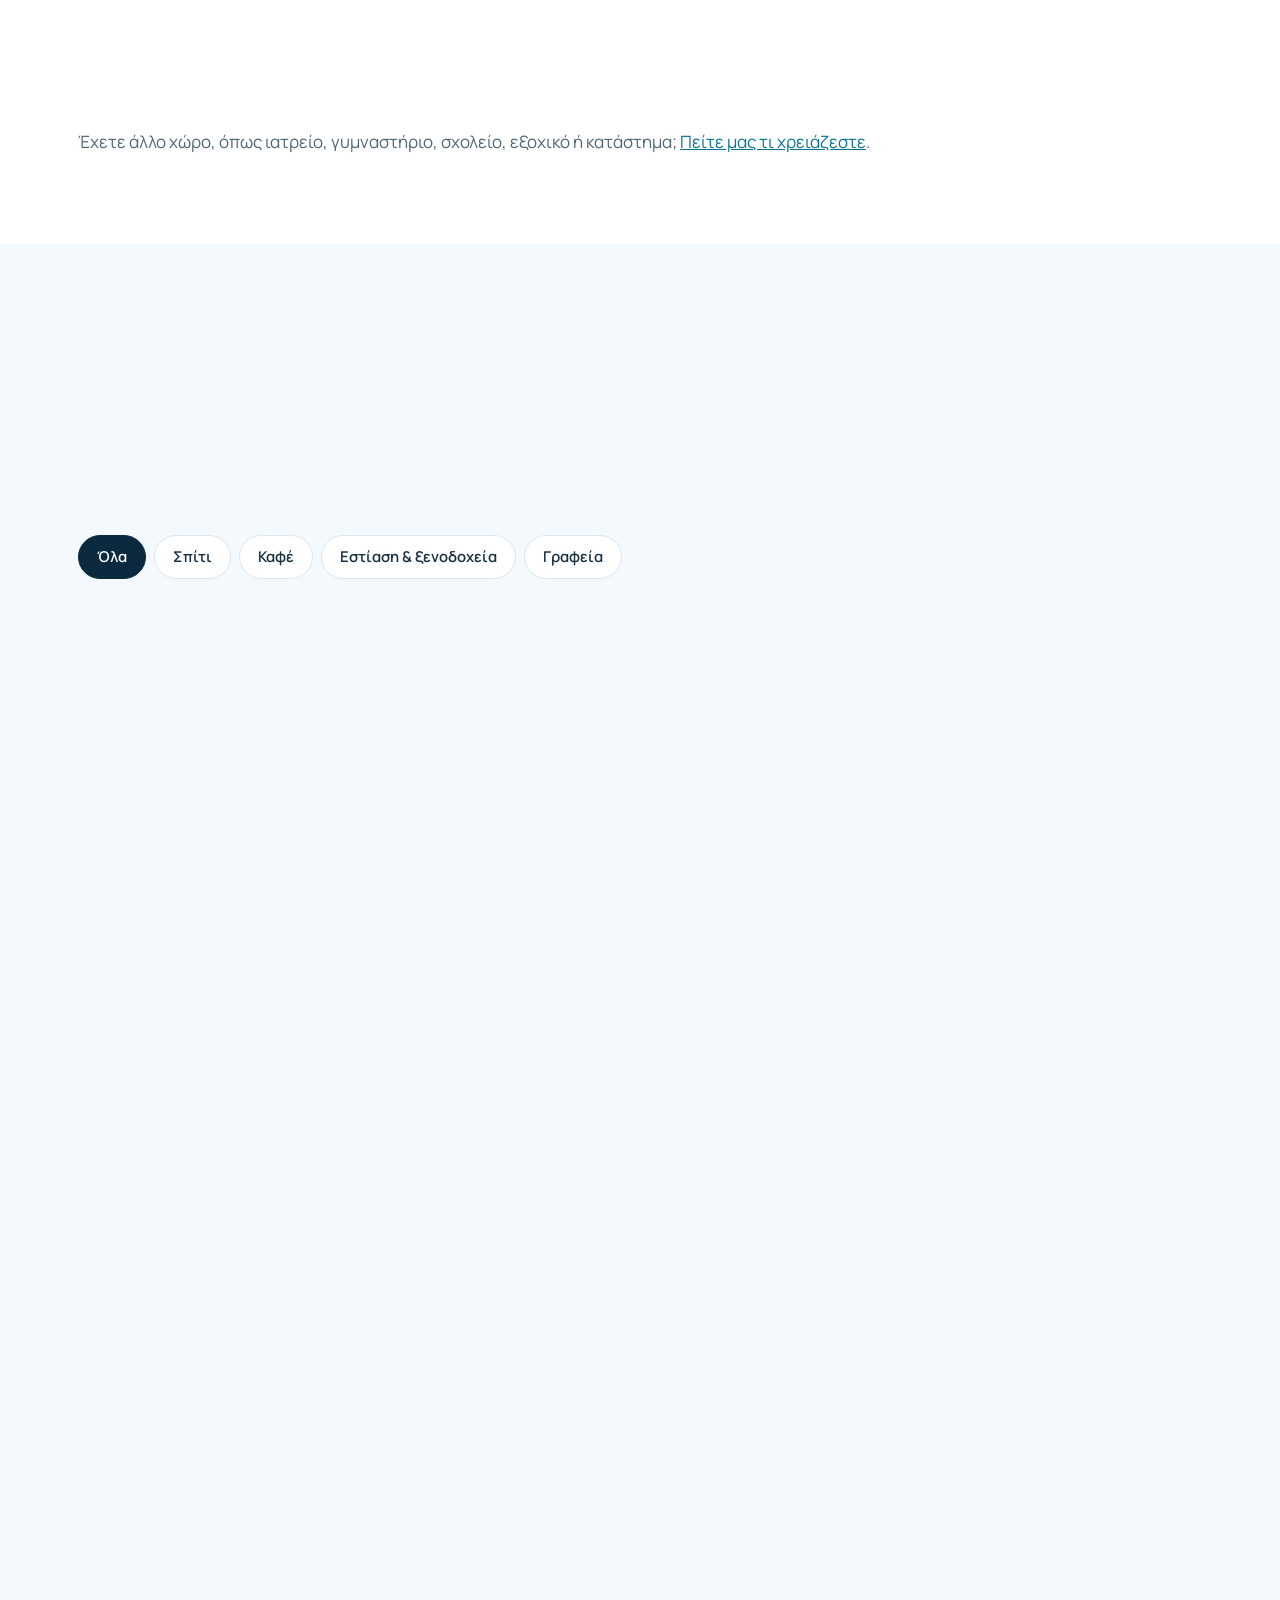
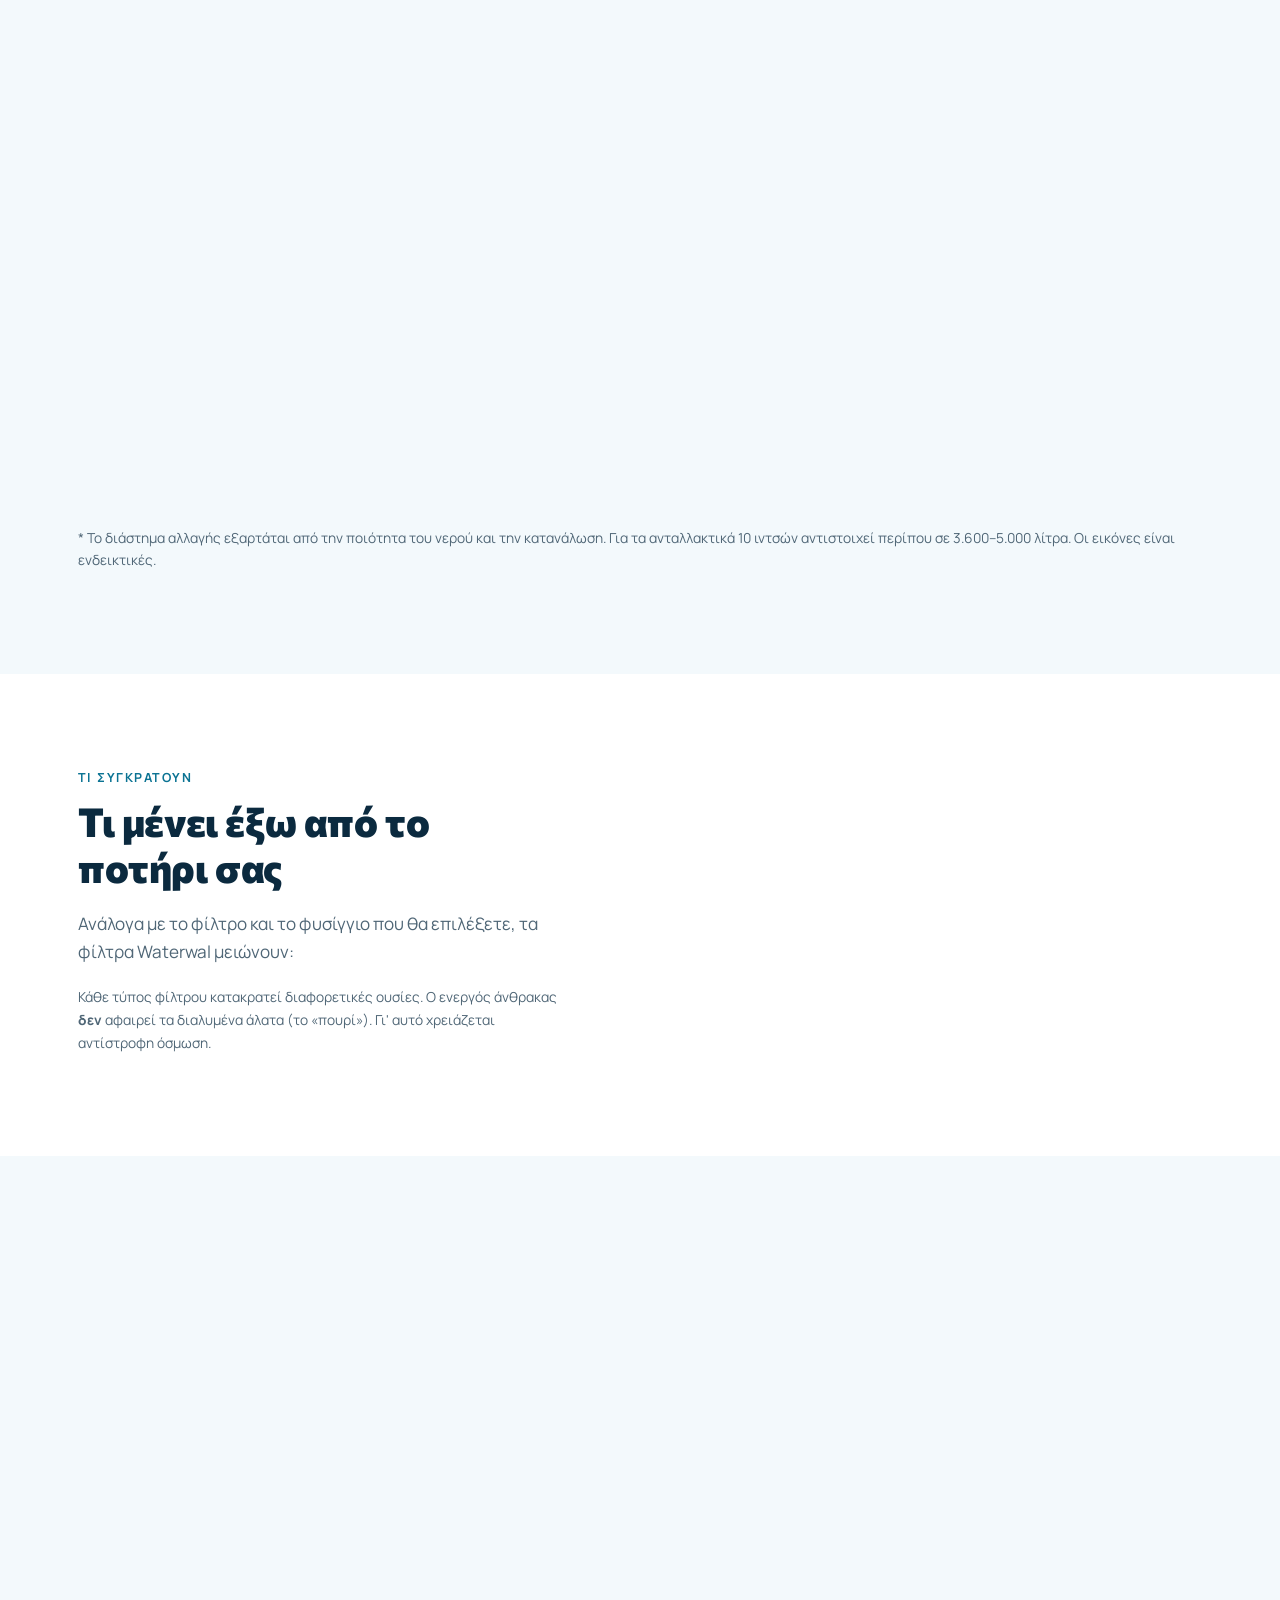
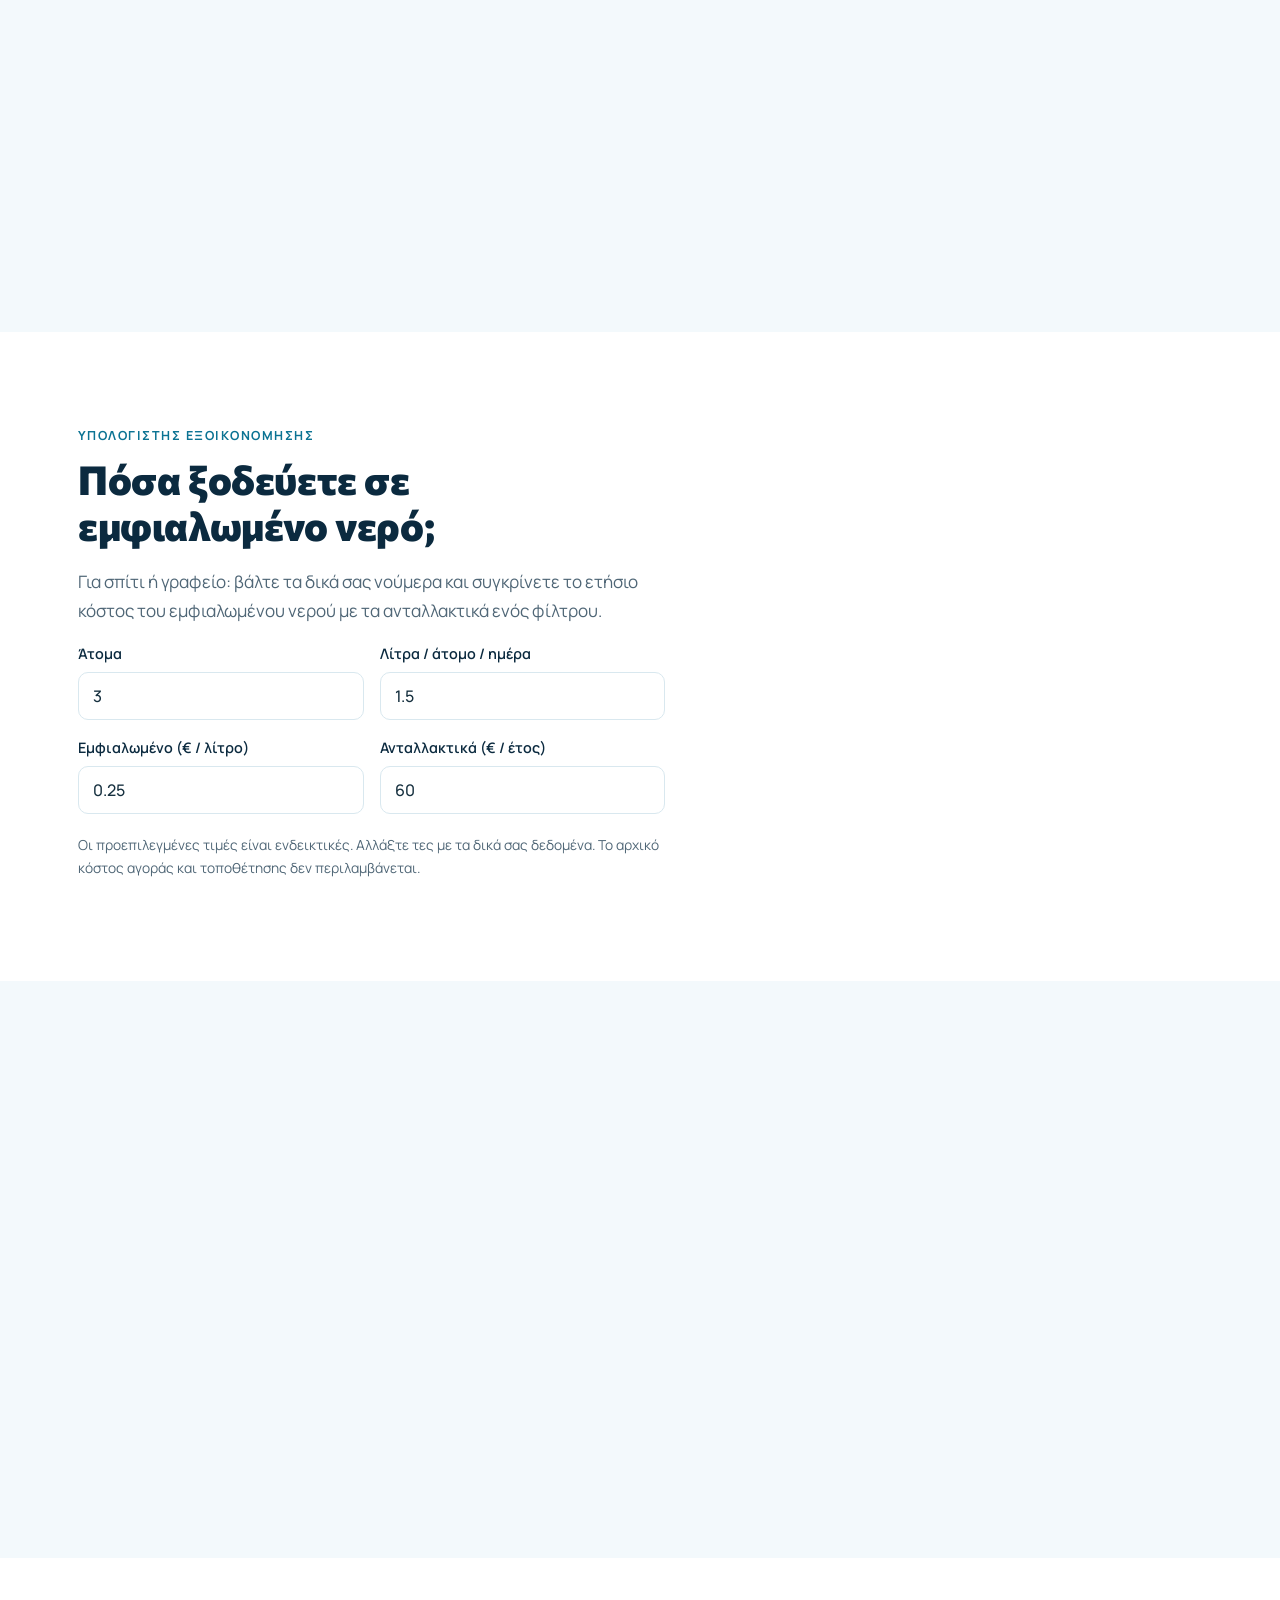
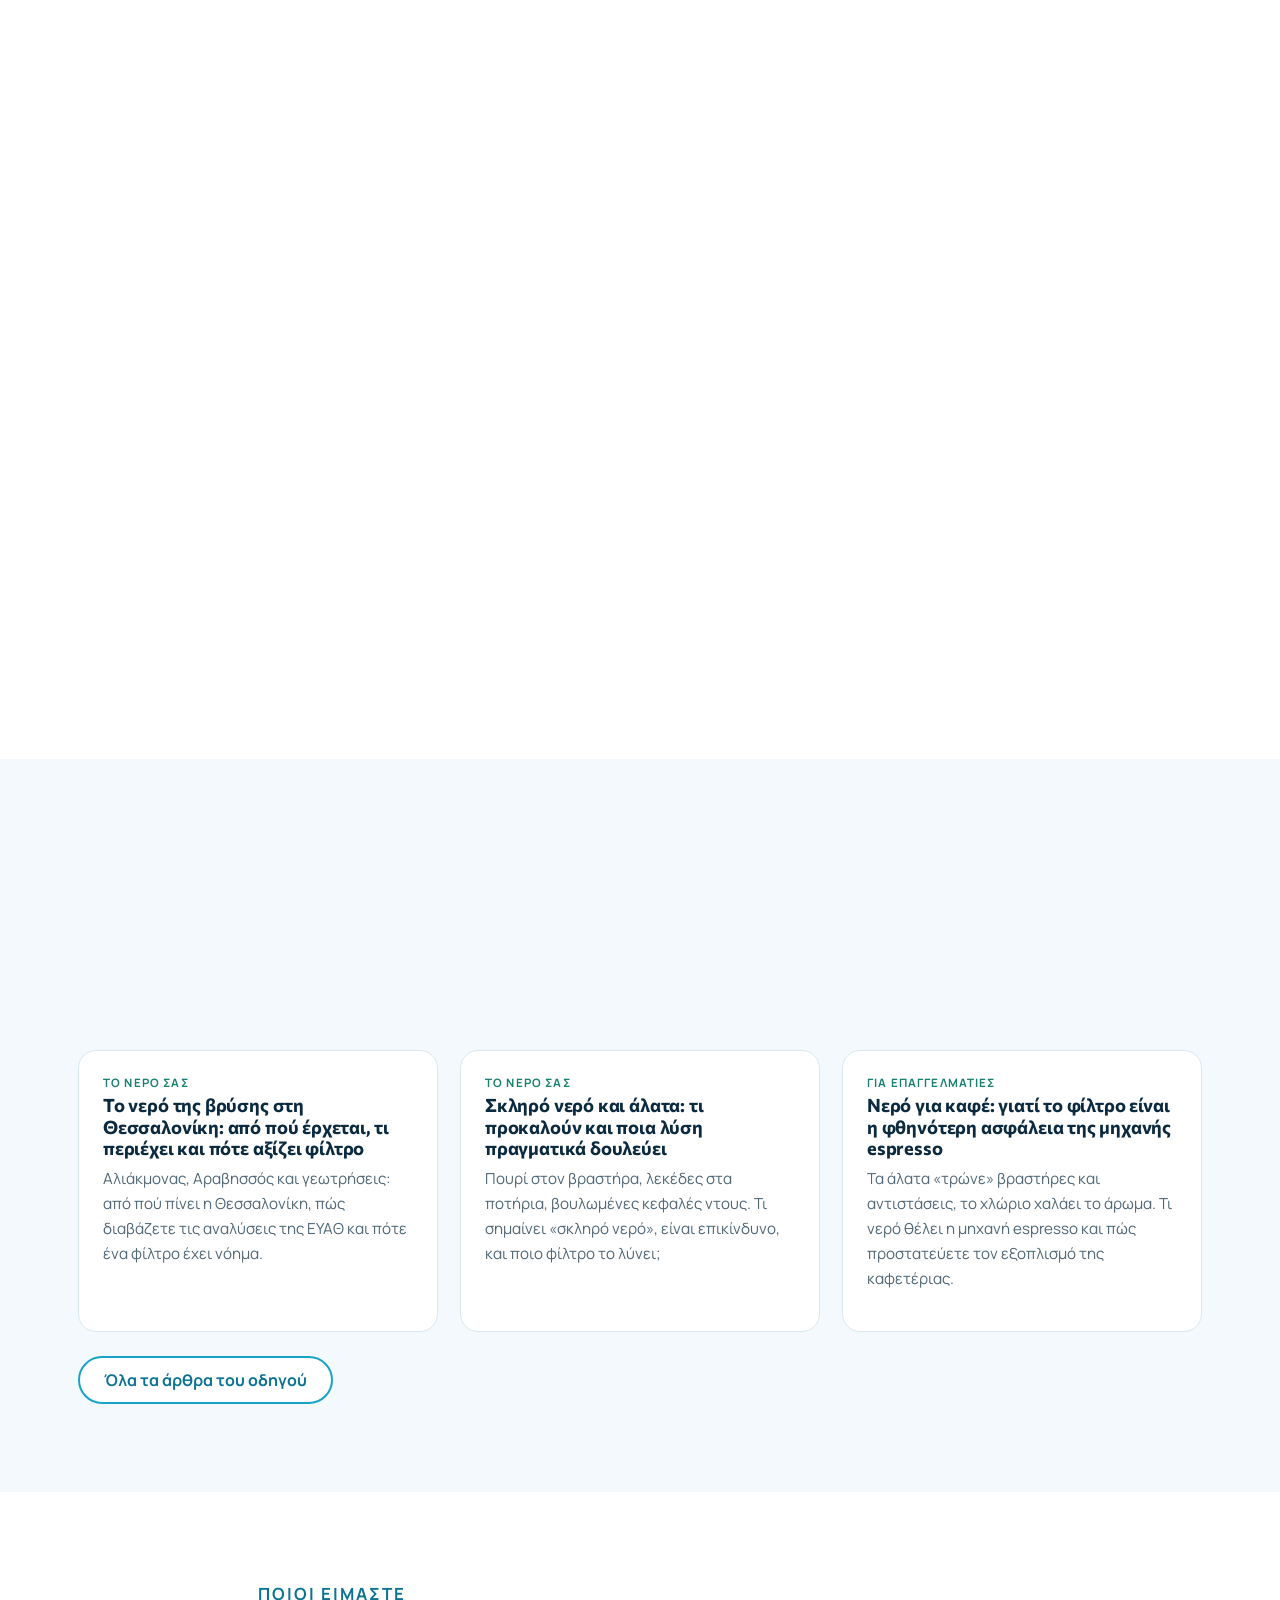
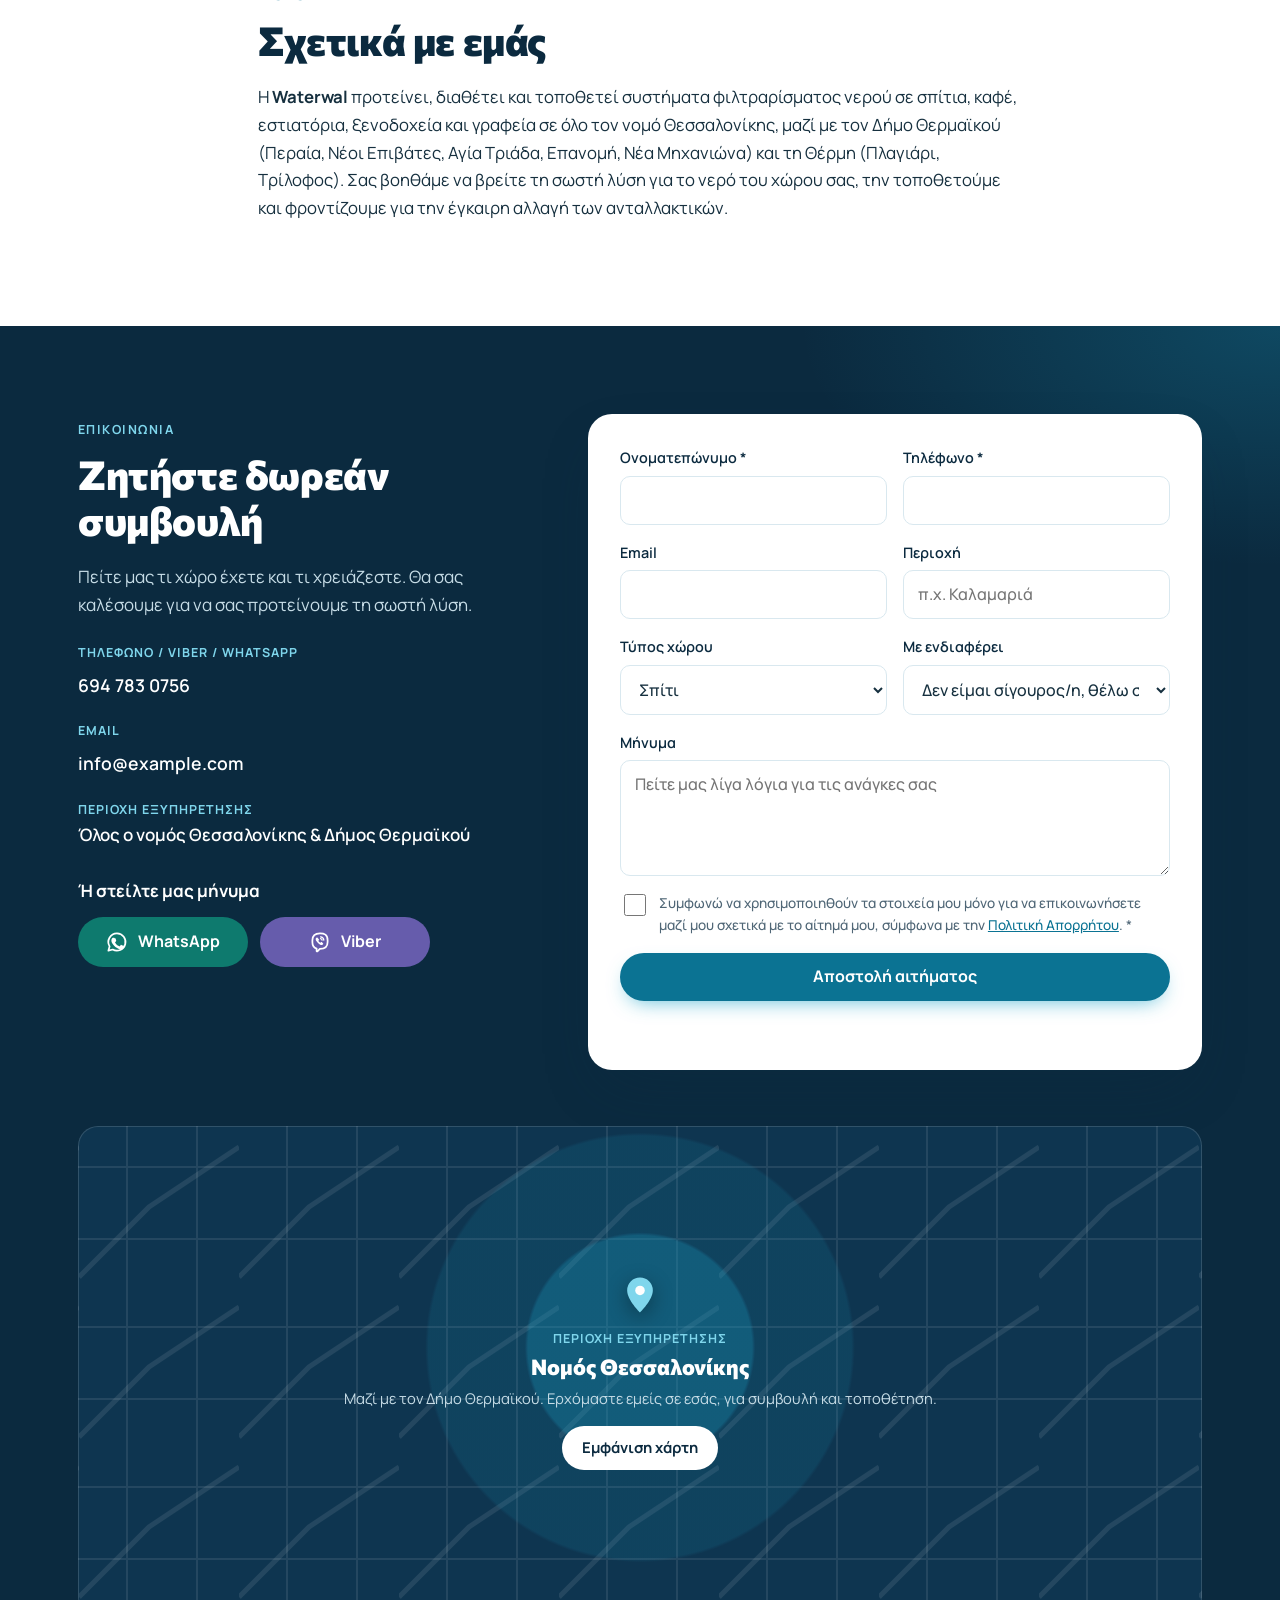
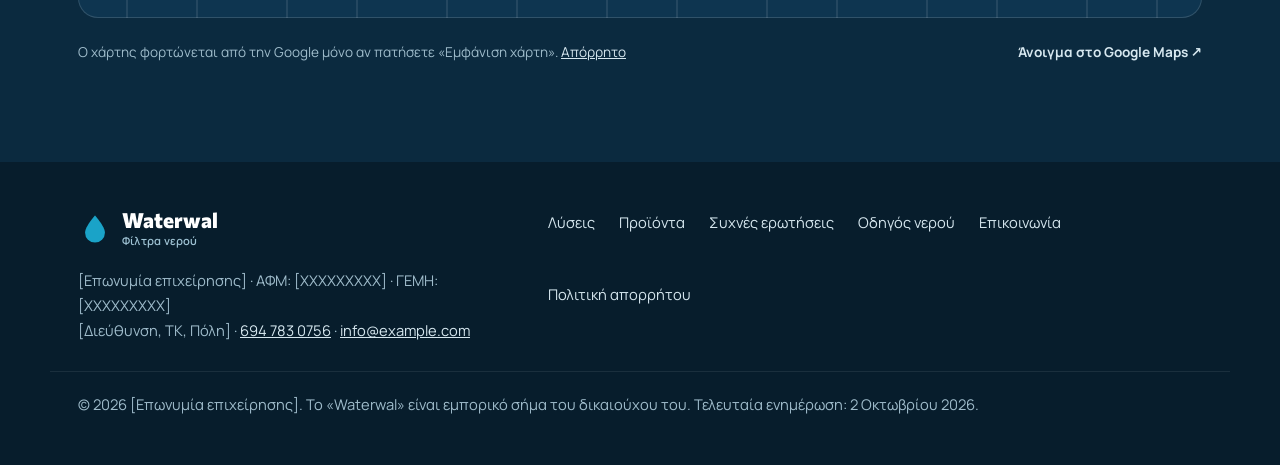
==== commit 07bbfac1: "Add water guide: hub and 9 sourced articles for conversion - odigos/: hub page plus articles on Thes" ====
--- a/index.html
+++ b/index.html
@@ -103,7 +103,7 @@
         "isPartOf": { "@id": "https://www.example.gr/#website" },
         "about": { "@id": "https://www.example.gr/#business" },
         "primaryImageOfPage": "https://www.example.gr/assets/og-image.jpg",
-        "dateModified": "2026-10-02"
+        "dateModified": "2026-10-03"
       },
       {
         "@type": "FAQPage",
@@ -258,6 +258,7 @@
       <a href="#solutions">Λύσεις</a>
       <a href="#products">Προϊόντα</a>
       <a href="#how">Πώς δουλεύουμε</a>
+      <a href="odigos/">Οδηγός νερού</a>
       <a href="#faq">Ερωτήσεις</a>
       <a class="btn btn-primary btn-sm" href="#contact">Δωρεάν συμβουλή</a>
     </nav>
@@ -637,13 +638,42 @@
     </div>
   </section>
 
+  <!-- ========== ΟΔΗΓΟΣ ΝΕΡΟΥ (άρθρα στο /odigos/) ========== -->
+  <section class="section section-tint" id="odigos" aria-labelledby="odigos-title">
+    <div class="container">
+      <div class="section-head">
+        <p class="eyebrow">Οδηγός νερού</p>
+        <h2 id="odigos-title">Μάθετε τι νερό πίνετε</h2>
+        <p class="section-sub">Τεκμηριωμένα άρθρα, με πηγές, για το νερό της Θεσσαλονίκης, τα άλατα, το χλώριο και την επιλογή φίλτρου.</p>
+      </div>
+      <div class="guide-grid">
+        <article class="guide-card">
+          <span class="guide-tag">Το νερό σας</span>
+          <h3><a href="odigos/nero-vrysis-thessaloniki.html">Το νερό της βρύσης στη Θεσσαλονίκη: από πού έρχεται, τι περιέχει και πότε αξίζει φίλτρο</a></h3>
+          <p>Αλιάκμονας, Αραβησσός και γεωτρήσεις: από πού πίνει η Θεσσαλονίκη, πώς διαβάζετε τις αναλύσεις της ΕΥΑΘ και πότε ένα φίλτρο έχει νόημα.</p>
+        </article>
+        <article class="guide-card">
+          <span class="guide-tag">Το νερό σας</span>
+          <h3><a href="odigos/sklero-nero-alata.html">Σκληρό νερό και άλατα: τι προκαλούν και ποια λύση πραγματικά δουλεύει</a></h3>
+          <p>Πουρί στον βραστήρα, λεκέδες στα ποτήρια, βουλωμένες κεφαλές ντους. Τι σημαίνει «σκληρό νερό», είναι επικίνδυνο, και ποιο φίλτρο το λύνει;</p>
+        </article>
+        <article class="guide-card">
+          <span class="guide-tag">Για επαγγελματίες</span>
+          <h3><a href="odigos/nero-gia-kafe-espresso.html">Νερό για καφέ: γιατί το φίλτρο είναι η φθηνότερη ασφάλεια της μηχανής espresso</a></h3>
+          <p>Τα άλατα «τρώνε» βραστήρες και αντιστάσεις, το χλώριο χαλάει το άρωμα. Τι νερό θέλει η μηχανή espresso και πώς προστατεύετε τον εξοπλισμό της καφετέριας.</p>
+        </article>
+      </div>
+      <p class="solution-other"><a class="btn btn-outline" href="odigos/">Όλα τα άρθρα του οδηγού</a></p>
+    </div>
+  </section>
+
   <!-- ========== ABOUT (σημαντικό για τοπικό SEO & GEO: ποιοι είστε, πού, τι κάνετε) ========== -->
-  <section class="section section-tint" id="about" aria-labelledby="about-title">
+  <section class="section" id="about" aria-labelledby="about-title">
     <div class="container narrow about">
       <p class="eyebrow">Ποιοι είμαστε</p>
       <h2 id="about-title">Σχετικά με εμάς</h2>
       <!-- TODO: γράψτε 2–3 προτάσεις με πραγματικά στοιχεία: ποιος είστε, από πότε, σε ποιες περιοχές εξυπηρετείτε, τη σχέση σας με τη Waterwal -->
-      <p>Η <strong>Waterwal</strong> προτείνει, διαθέτει και τοποθετεί συστήματα φιλτραρίσματος νερού σε σπίτια, καφέ, εστιατόρια, ξενοδοχεία και γραφεία σε όλο τον νομό Θεσσαλονίκης, μαζί με τον Δήμο Θερμαϊκού (Περαία, Νέοι Επιβάτες, Αγία Τριάδα, Επανομή, Νέα Μηχανιώνα). Σας βοηθάμε να βρείτε τη σωστή λύση για το νερό του χώρου σας, την τοποθετούμε και φροντίζουμε για την έγκαιρη αλλαγή των ανταλλακτικών.</p>
+      <p>Η <strong>Waterwal</strong> προτείνει, διαθέτει και τοποθετεί συστήματα φιλτραρίσματος νερού σε σπίτια, καφέ, εστιατόρια, ξενοδοχεία και γραφεία σε όλο τον νομό Θεσσαλονίκης, μαζί με τον Δήμο Θερμαϊκού (Περαία, Νέοι Επιβάτες, Αγία Τριάδα, Επανομή, Νέα Μηχανιώνα) και τη Θέρμη (Πλαγιάρι, Τρίλοφος). Σας βοηθάμε να βρείτε τη σωστή λύση για το νερό του χώρου σας, την τοποθετούμε και φροντίζουμε για την έγκαιρη αλλαγή των ανταλλακτικών.</p>
     </div>
   </section>
 
@@ -754,6 +784,7 @@
       <a href="#solutions">Λύσεις</a>
       <a href="#products">Προϊόντα</a>
       <a href="#faq">Συχνές ερωτήσεις</a>
+      <a href="odigos/">Οδηγός νερού</a>
       <a href="#contact">Επικοινωνία</a>
       <a href="privacy.html">Πολιτική απορρήτου</a>
     </nav>
--- a/css/styles.css
+++ b/css/styles.css
@@ -157,9 +157,16 @@
     position: static; display: flex; flex-direction: row; align-items: center; gap: 26px;
     background: none; border: 0; box-shadow: none; padding: 0;
   }
-  .site-nav a:not(.btn) { padding: 0; border: 0; font-size: .95rem; }
+  .site-nav { gap: 16px; }
+  .site-nav a { white-space: nowrap; }
+  .site-nav a:not(.btn) { padding: 0; border: 0; font-size: .9rem; }
   .site-nav a:not(.btn):hover { color: var(--aqua-dark); }
+  .site-nav a[aria-current="page"] { color: var(--aqua-dark); }
   .site-nav .btn { margin-top: 0; }
+}
+@media (min-width: 1100px) {
+  .site-nav { gap: 26px; }
+  .site-nav a:not(.btn) { font-size: .95rem; }
 }
 
 /* ---------- Hero ---------- */
@@ -528,3 +535,98 @@
 .prose h2 { font-size: 1.3rem; margin-top: 2em; }
 .prose p, .prose li { color: var(--ink); }
 @media (min-width: 900px) { .prose { padding-top: 56px; padding-bottom: 88px; } }
+
+/* ============================================================
+   Οδηγός νερού (άρθρα): /odigos/
+   ============================================================ */
+.breadcrumb { font-size: .85rem; color: var(--muted); margin: 0 0 16px; }
+.breadcrumb ol { list-style: none; padding: 0; margin: 0; display: flex; flex-wrap: wrap; gap: 2px 0; }
+.breadcrumb li + li::before { content: "›"; margin: 0 8px; color: var(--line); }
+.breadcrumb a { color: var(--muted); text-decoration: none; display: inline-block; padding: 6px 0; }
+.breadcrumb a:hover { color: var(--aqua-dark); text-decoration: underline; }
+
+/* Hub */
+.guide-hero { padding: 28px 0 40px; background: linear-gradient(180deg, #fff 0%, var(--bg-tint) 100%); }
+.guide-hero h1 { font-size: clamp(2rem, 7vw, 3.2rem); }
+.guide-grid { display: grid; grid-template-columns: 1fr; gap: 16px; }
+.guide-card {
+  position: relative; display: flex; flex-direction: column;
+  padding: 22px 20px; background: #fff; border: 1px solid var(--line); border-radius: var(--radius);
+  transition: transform .2s, box-shadow .2s, border-color .2s;
+}
+.guide-card:hover { transform: translateY(-4px); box-shadow: var(--shadow); border-color: transparent; }
+.guide-card h2, .guide-card h3 { font-size: 1.15rem; margin: 6px 0 8px; }
+.guide-card h2 a, .guide-card h3 a { color: var(--navy); text-decoration: none; }
+.guide-card h2 a::after, .guide-card h3 a::after { content: ""; position: absolute; inset: 0; border-radius: inherit; } /* όλη η κάρτα clickable */
+.guide-card p { color: var(--muted); font-size: .95rem; margin: 0 0 14px; }
+.guide-card .meta { margin-top: auto; margin-bottom: 0; font-size: .82rem; font-weight: 600; color: var(--aqua-dark); }
+.guide-tag { font: 700 .72rem/1 var(--font-body); letter-spacing: .1em; text-transform: uppercase; color: var(--mint); }
+@media (min-width: 600px) { .guide-grid { grid-template-columns: repeat(2, 1fr); gap: 22px; } .guide-card { padding: 26px 24px; } }
+@media (min-width: 1100px) { .guide-grid { grid-template-columns: repeat(3, 1fr); } }
+
+/* Άρθρο */
+.article { padding: 24px 0 56px; }
+.article-head { margin-bottom: 24px; }
+.article-head h1 { font-size: clamp(1.85rem, 6.5vw, 2.9rem); }
+.article-meta { display: flex; flex-wrap: wrap; gap: 4px 14px; color: var(--muted); font-size: .88rem; margin: 0; }
+.article-body { font-size: 1.05rem; }
+.article-body h2 { font-size: clamp(1.35rem, 4.5vw, 1.8rem); margin-top: 1.8em; }
+.article-body h3 { margin-top: 1.4em; }
+.article-body ul, .article-body ol { padding-left: 1.3em; margin: 0 0 1.2em; }
+.article-body li { margin-bottom: .45em; }
+.article-body li::marker { color: var(--aqua-dark); }
+.article-body strong { color: var(--navy); }
+.article-body sup a { text-decoration: none; font-weight: 700; font-size: .78em; padding: 0 2px; }
+.article-body table { width: 100%; border-collapse: collapse; font-size: .93rem; min-width: 520px; }
+.article-body .table-wrap { margin: 0 0 1.4em; }
+.article-body th, .article-body td { padding: 12px 14px; text-align: left; border-bottom: 1px solid var(--line); vertical-align: top; }
+.article-body thead th { background: var(--navy); color: #fff; font-family: var(--font-head); }
+.article-body tbody tr:last-child > * { border-bottom: 0; }
+.article-body caption { caption-side: bottom; text-align: left; padding: 10px 14px; font-size: .82rem; color: var(--muted); }
+
+/* "Η σύντομη απάντηση": η πρώτη, αυτοτελής απάντηση (χρήσιμη και για AI αναζήτηση) */
+.tldr { background: var(--aqua-soft); border: 1px solid #c4e9f4; border-radius: var(--radius); padding: 20px; margin: 0 0 28px; }
+.tldr h2 { font-size: 1rem; margin: 0 0 8px; text-transform: uppercase; letter-spacing: .08em; color: var(--aqua-dark); }
+.tldr p:last-child, .tldr ul:last-child { margin-bottom: 0; }
+
+.note { border-left: 4px solid var(--mint); background: #eef8f5; padding: 14px 16px; border-radius: 0 var(--radius-sm) var(--radius-sm) 0; margin: 0 0 1.4em; font-size: .97rem; }
+.note-warn { border-left-color: #b7791f; background: #fdf6e7; }
+.note p:last-child { margin-bottom: 0; }
+
+.toc { border: 1px solid var(--line); border-radius: var(--radius); padding: 16px 20px; margin: 0 0 28px; background: #fff; }
+.toc h2 { font-size: .95rem !important; margin: 0 0 6px !important; }
+.toc ol { margin: 0; padding-left: 1.2em; font-size: .95rem; }
+.toc li { padding: 5px 0; }
+.toc a { text-decoration: none; }
+.toc a:hover { text-decoration: underline; }
+
+/* Κουτί μετατροπής (CTA) μέσα στο άρθρο */
+.cta-box {
+  margin: 32px 0; padding: 24px 20px; border-radius: 22px; color: #c7dde7;
+  background: radial-gradient(600px 300px at 100% 0%, rgba(26, 163, 200, .3), transparent 60%), var(--navy);
+}
+.cta-box h2, .cta-box .cta-title { color: #fff; font: 800 1.3rem/1.25 var(--font-head); margin: 0 0 8px; }
+.cta-box p { margin: 0 0 16px; }
+.cta-actions { display: grid; grid-template-columns: 1fr; gap: 10px; }
+.cta-actions .chat-buttons { gap: 10px; }
+@media (min-width: 600px) {
+  .cta-box { padding: 30px 32px; }
+  .cta-actions { display: flex; flex-wrap: wrap; align-items: center; }
+  .cta-actions .chat-buttons { display: flex; }
+}
+
+.sources { margin-top: 40px; padding-top: 20px; border-top: 1px solid var(--line); font-size: .88rem; color: var(--muted); }
+.sources h2 { font-size: 1.05rem !important; margin-top: 0 !important; }
+.sources ol { padding-left: 1.4em; }
+.sources li { margin-bottom: .5em; overflow-wrap: anywhere; }
+.sources li:target { background: #fff6d6; border-radius: 6px; }
+.disclaimer { font-size: .85rem; color: var(--muted); font-style: italic; }
+
+.article-faq { margin-top: 8px; }
+.related { padding: 48px 0; }
+.related h2 { font-size: 1.4rem; }
+@media (min-width: 900px) {
+  .article { padding: 40px 0 72px; }
+  .article-body { font-size: 1.08rem; }
+  .tldr { padding: 24px 28px; }
+}
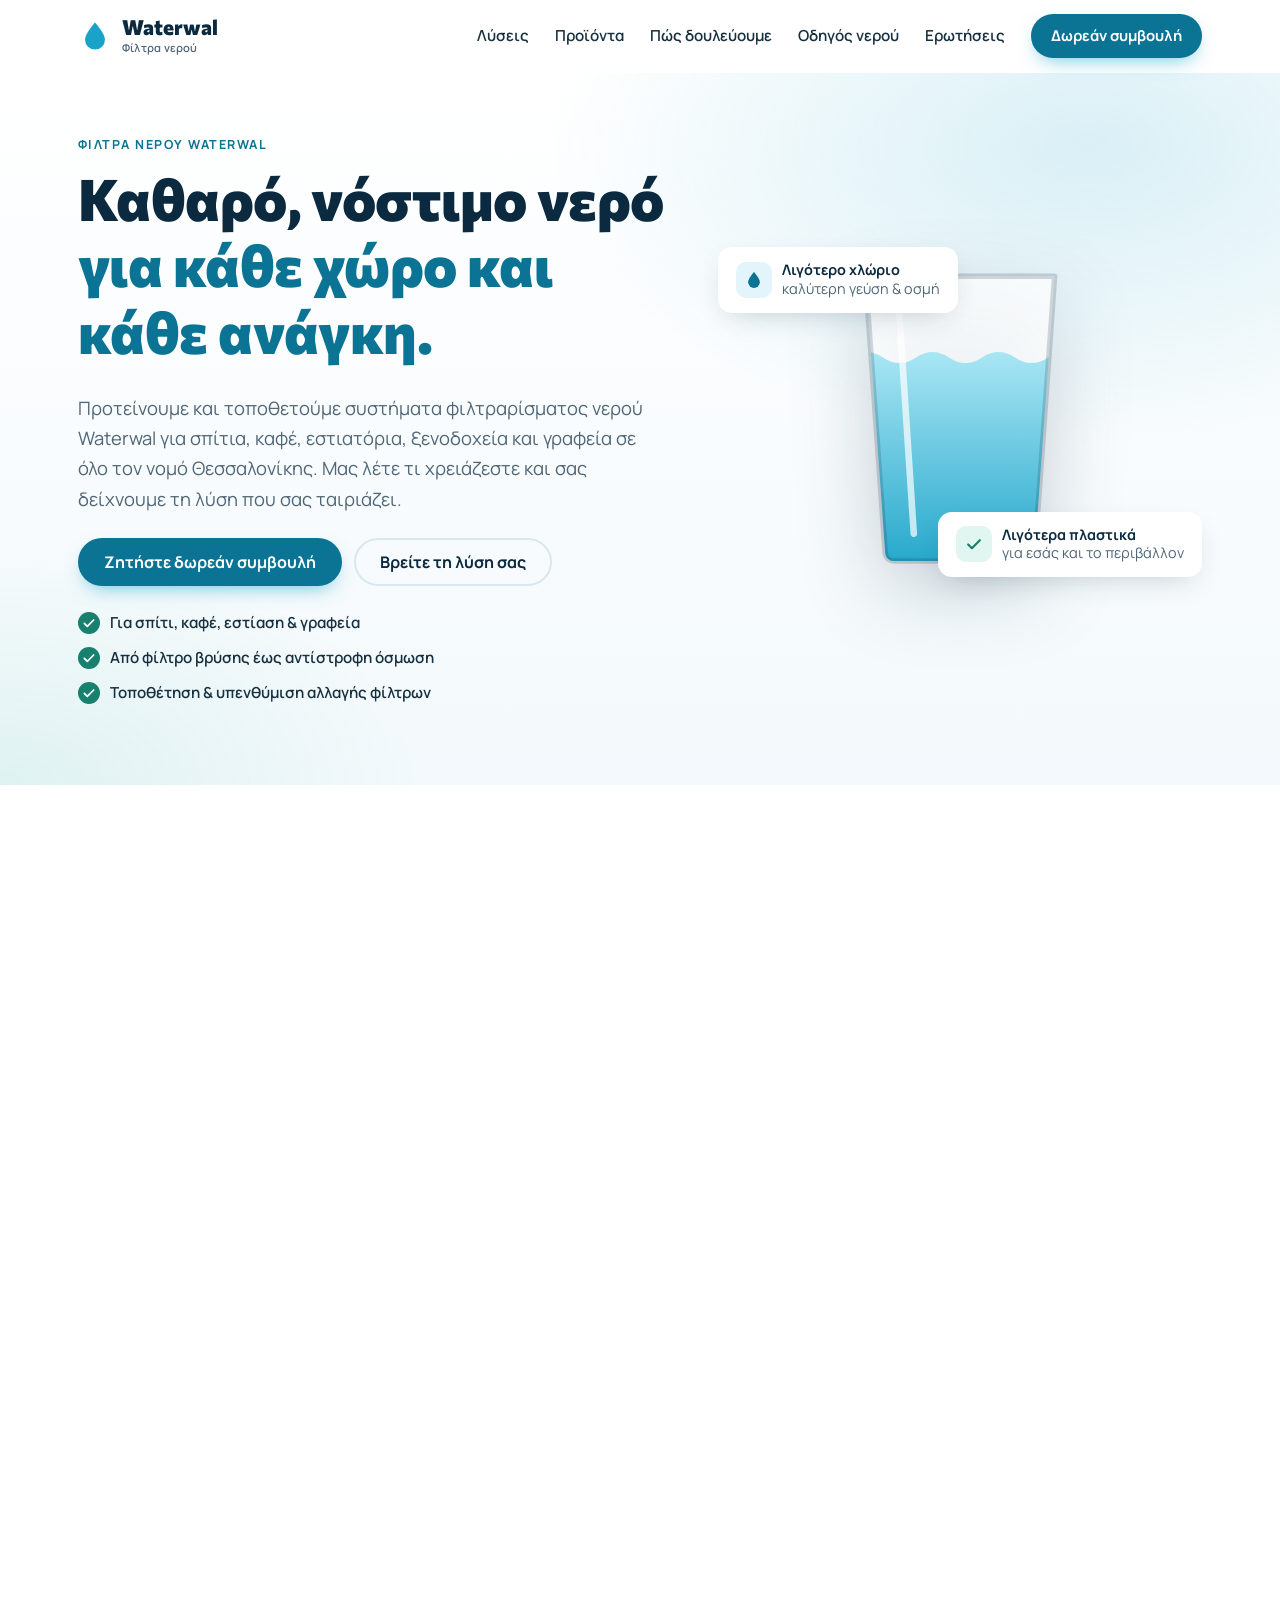
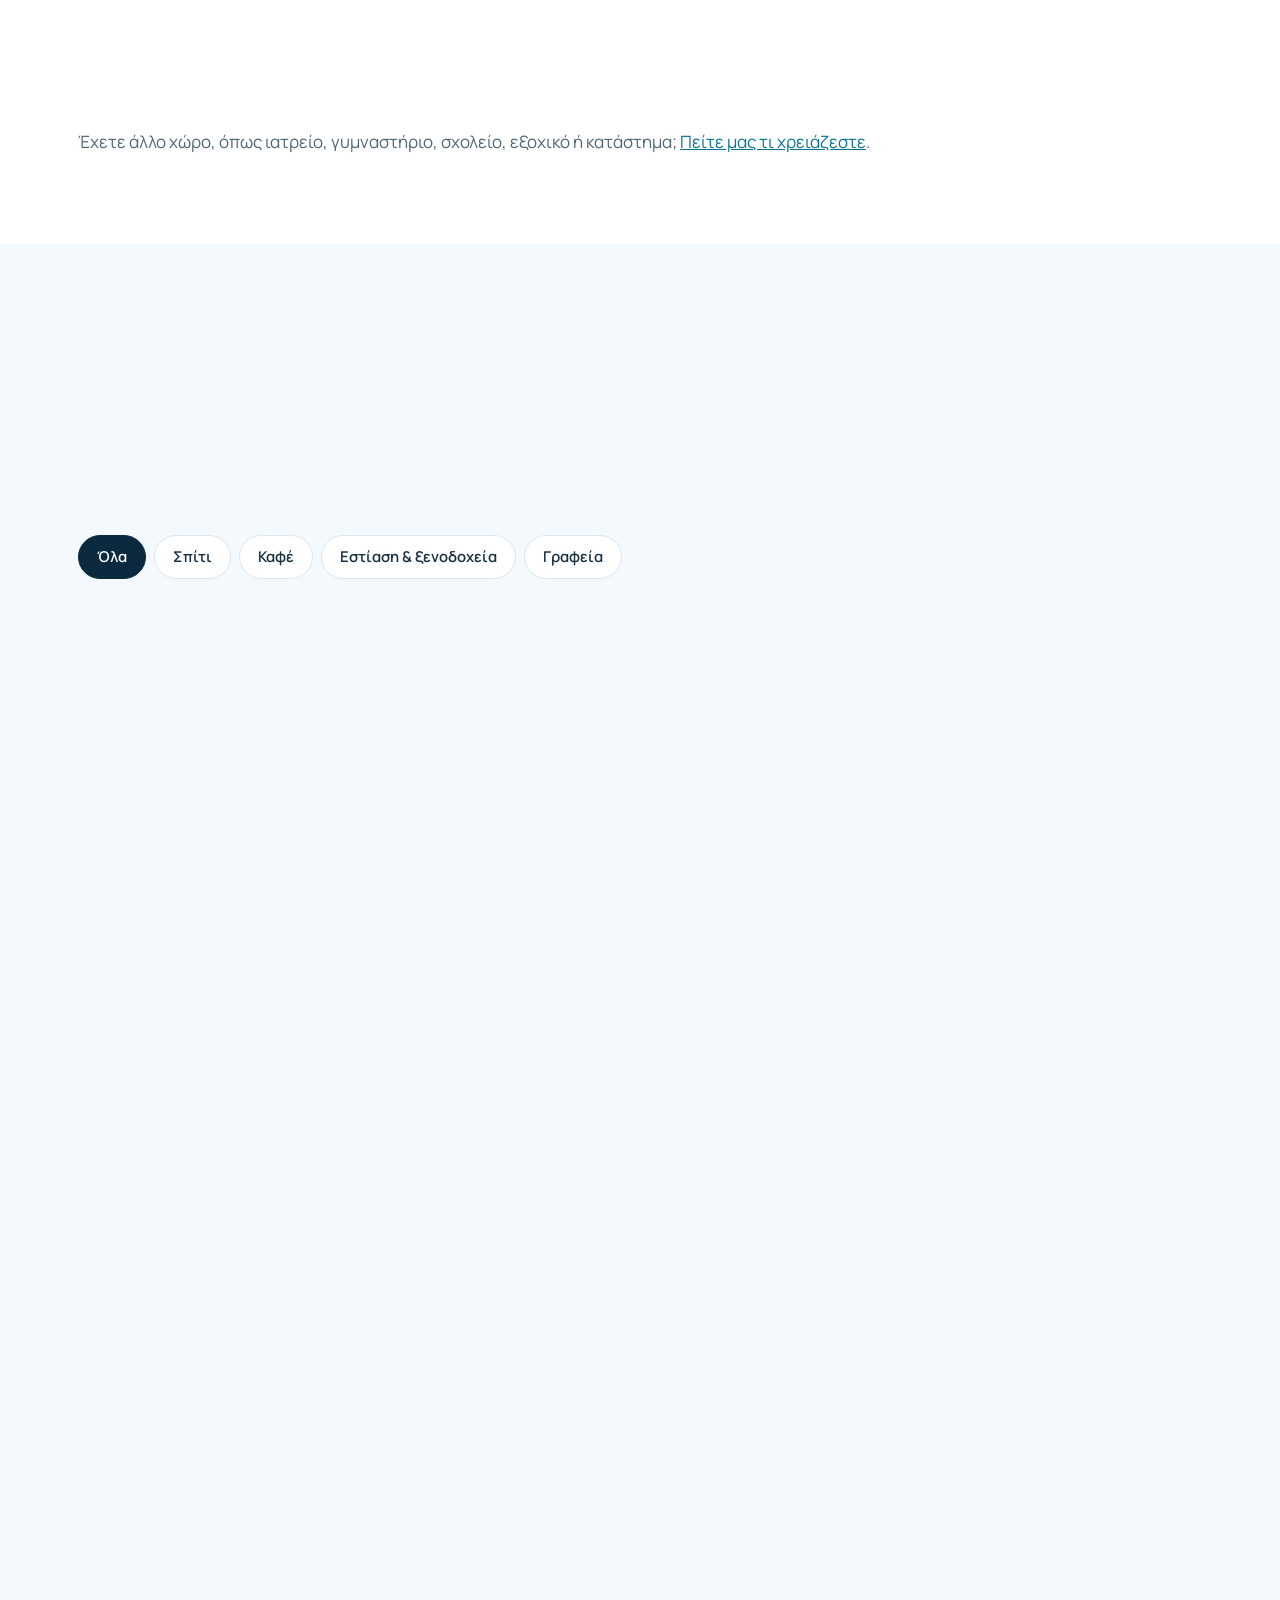
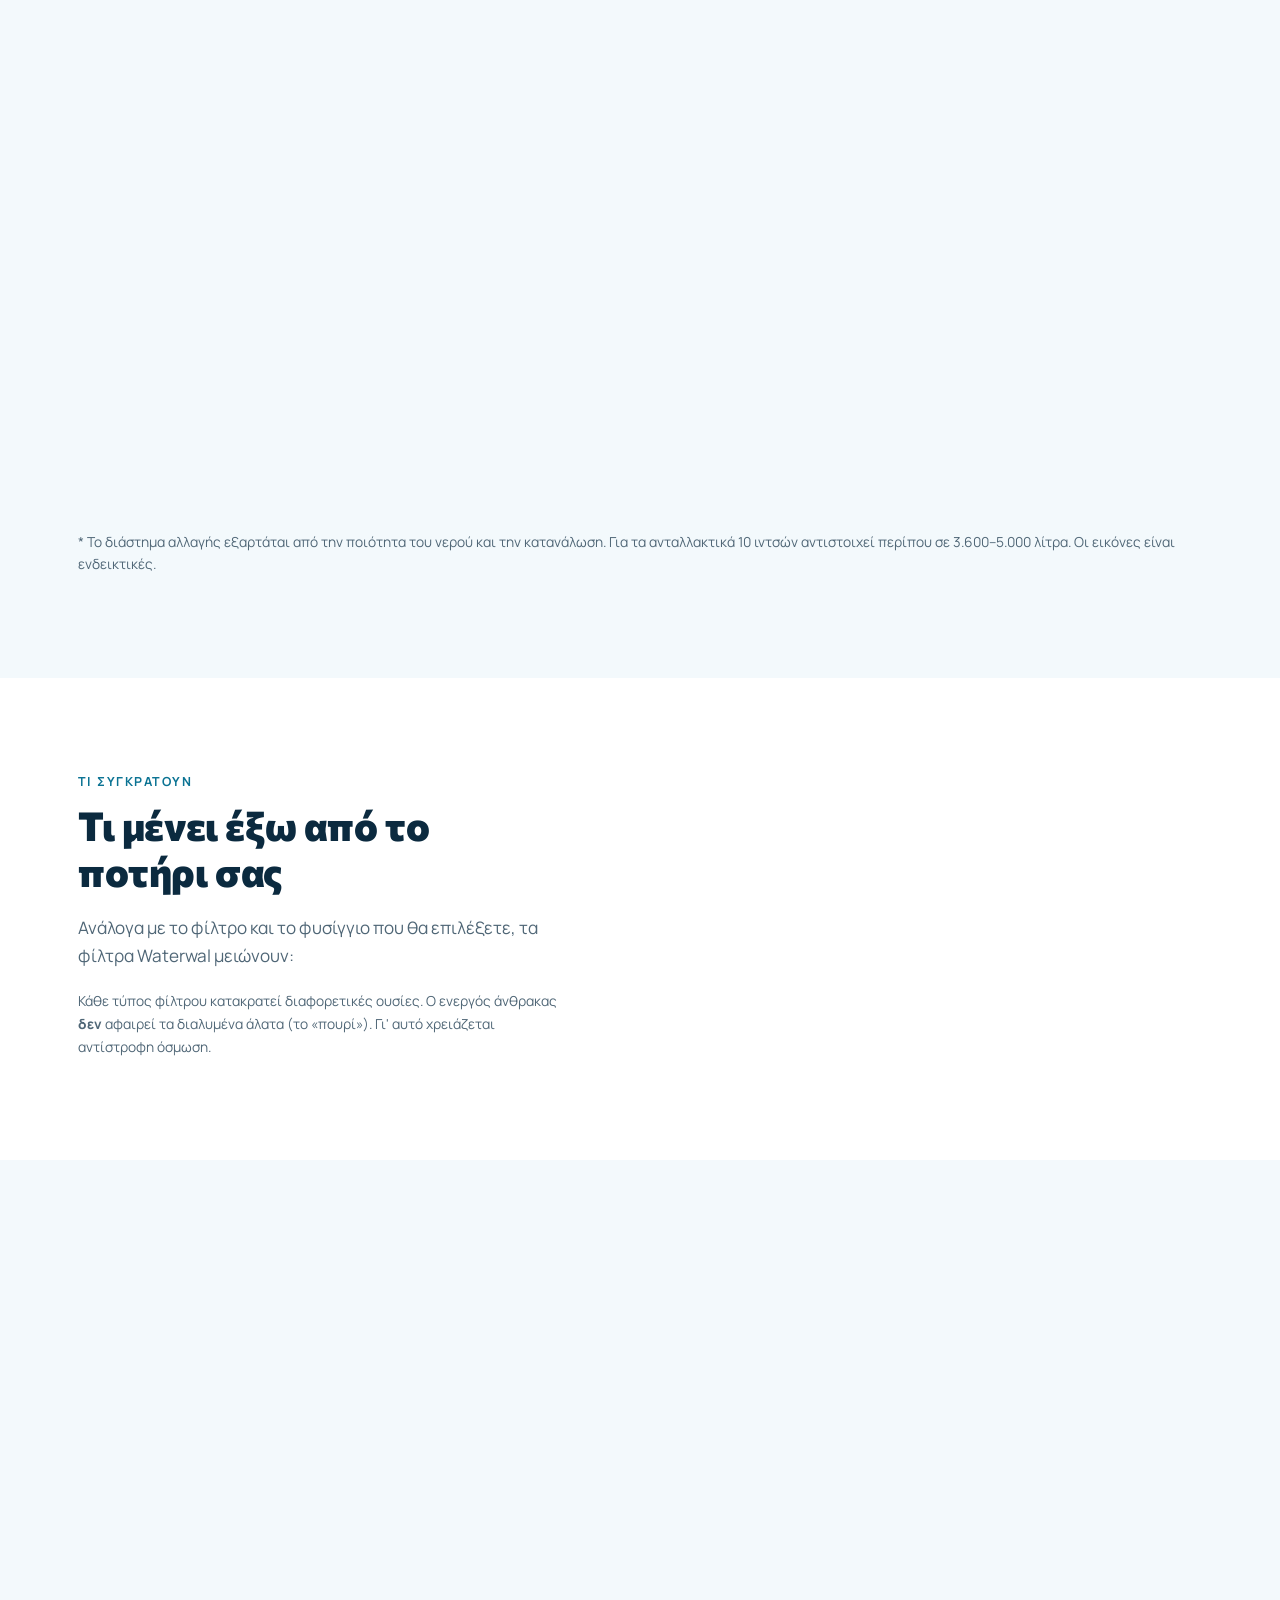
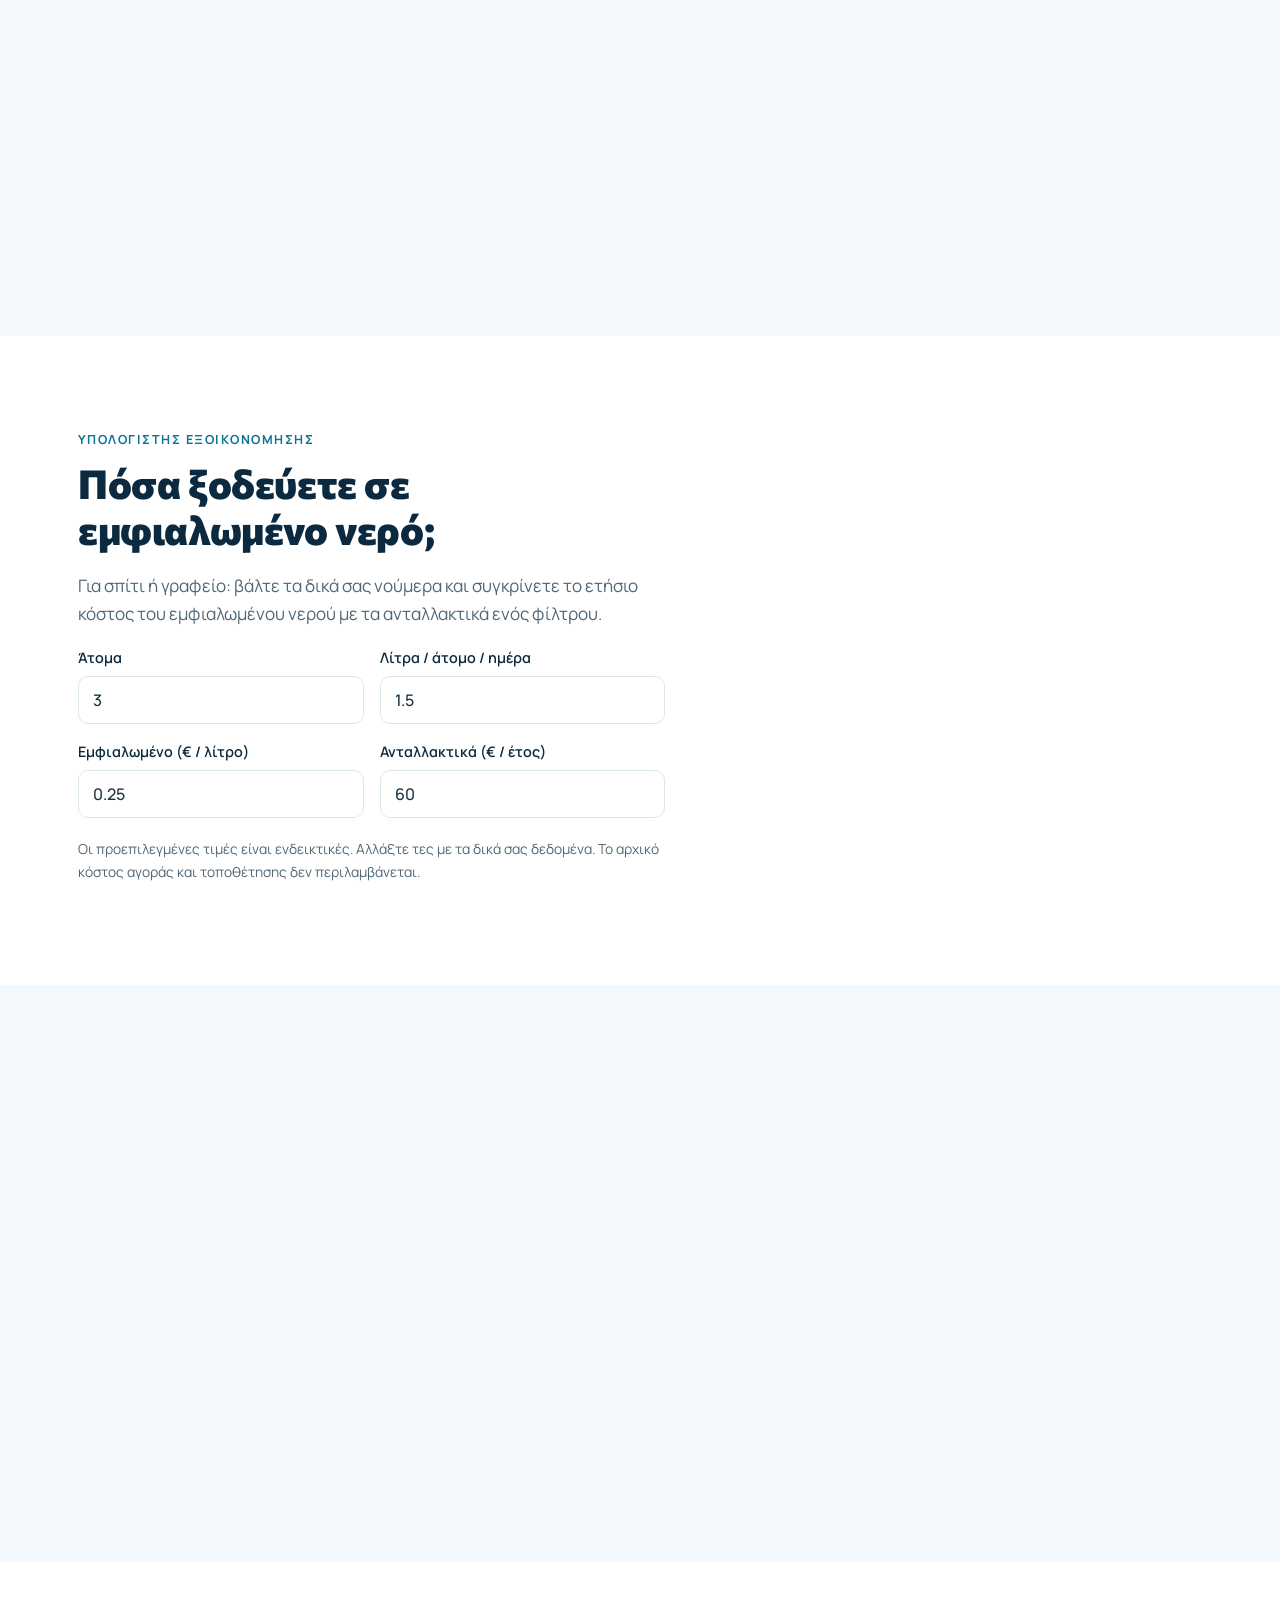
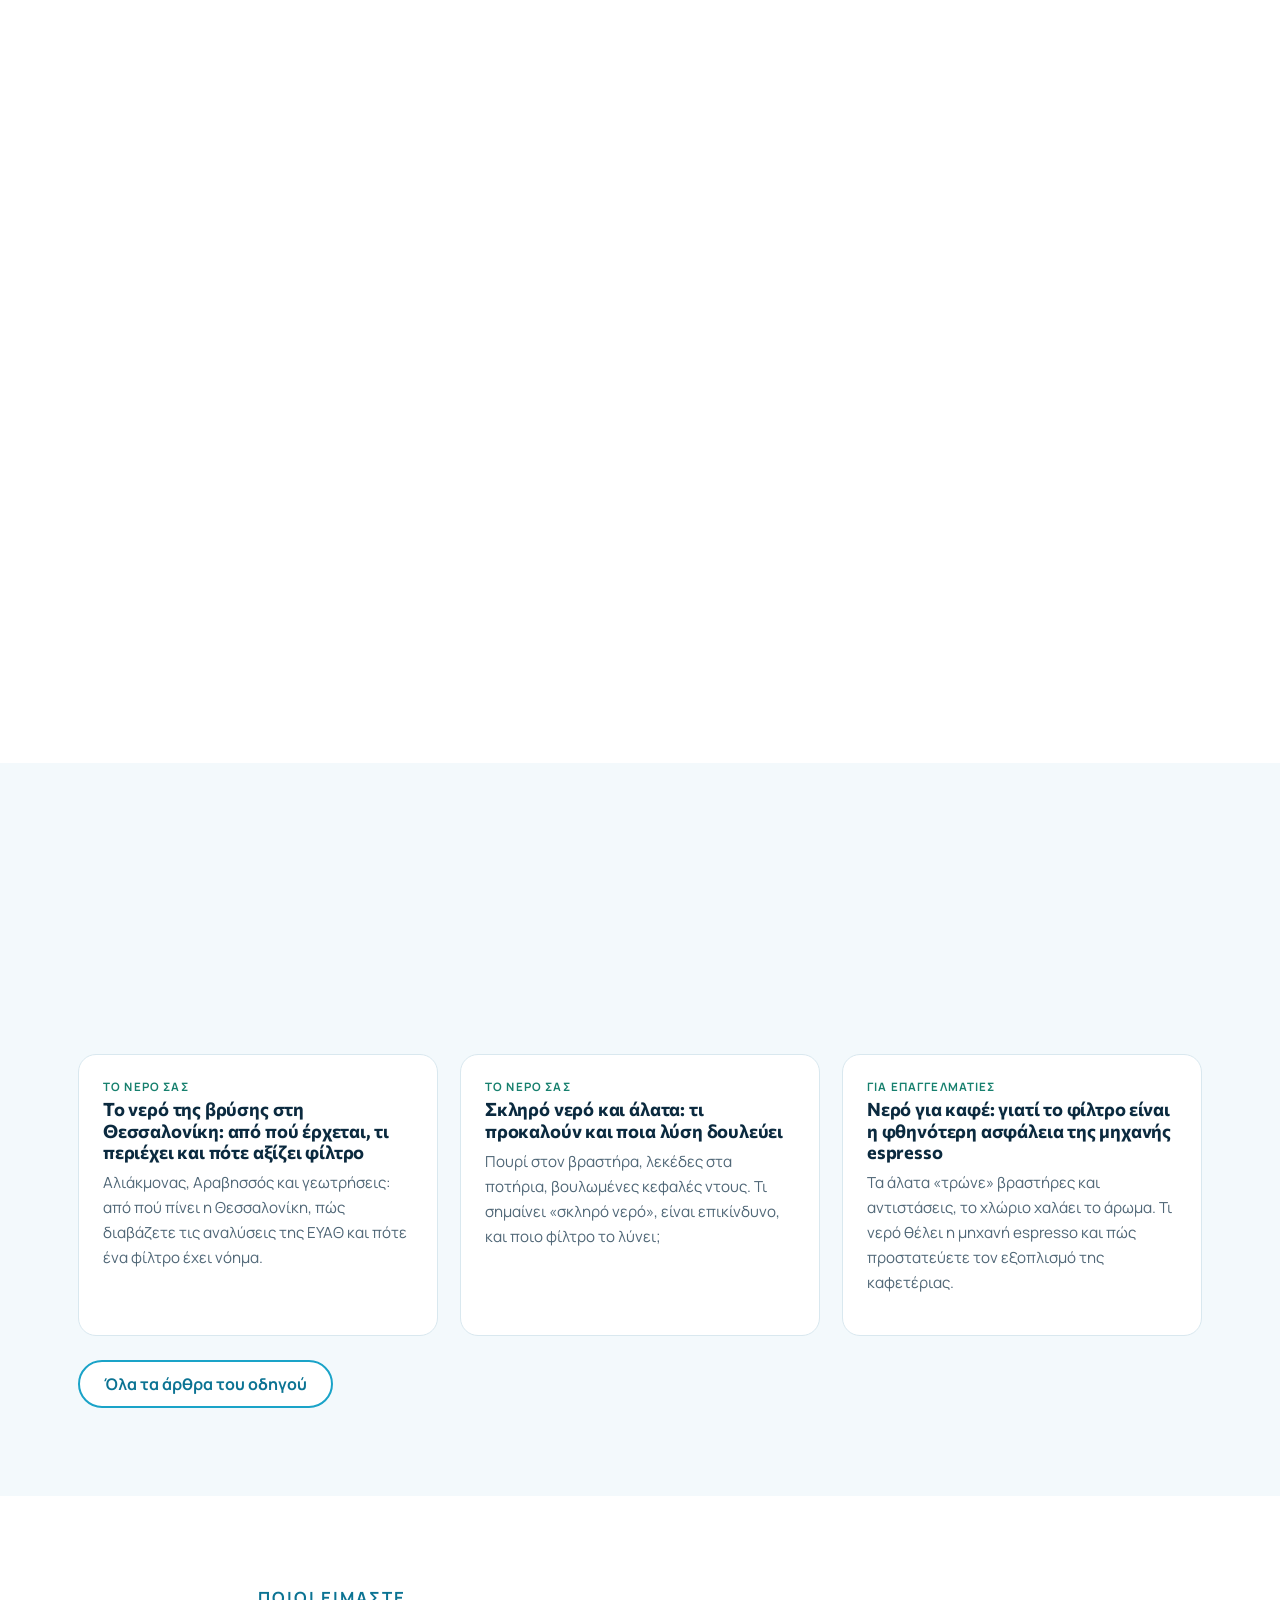
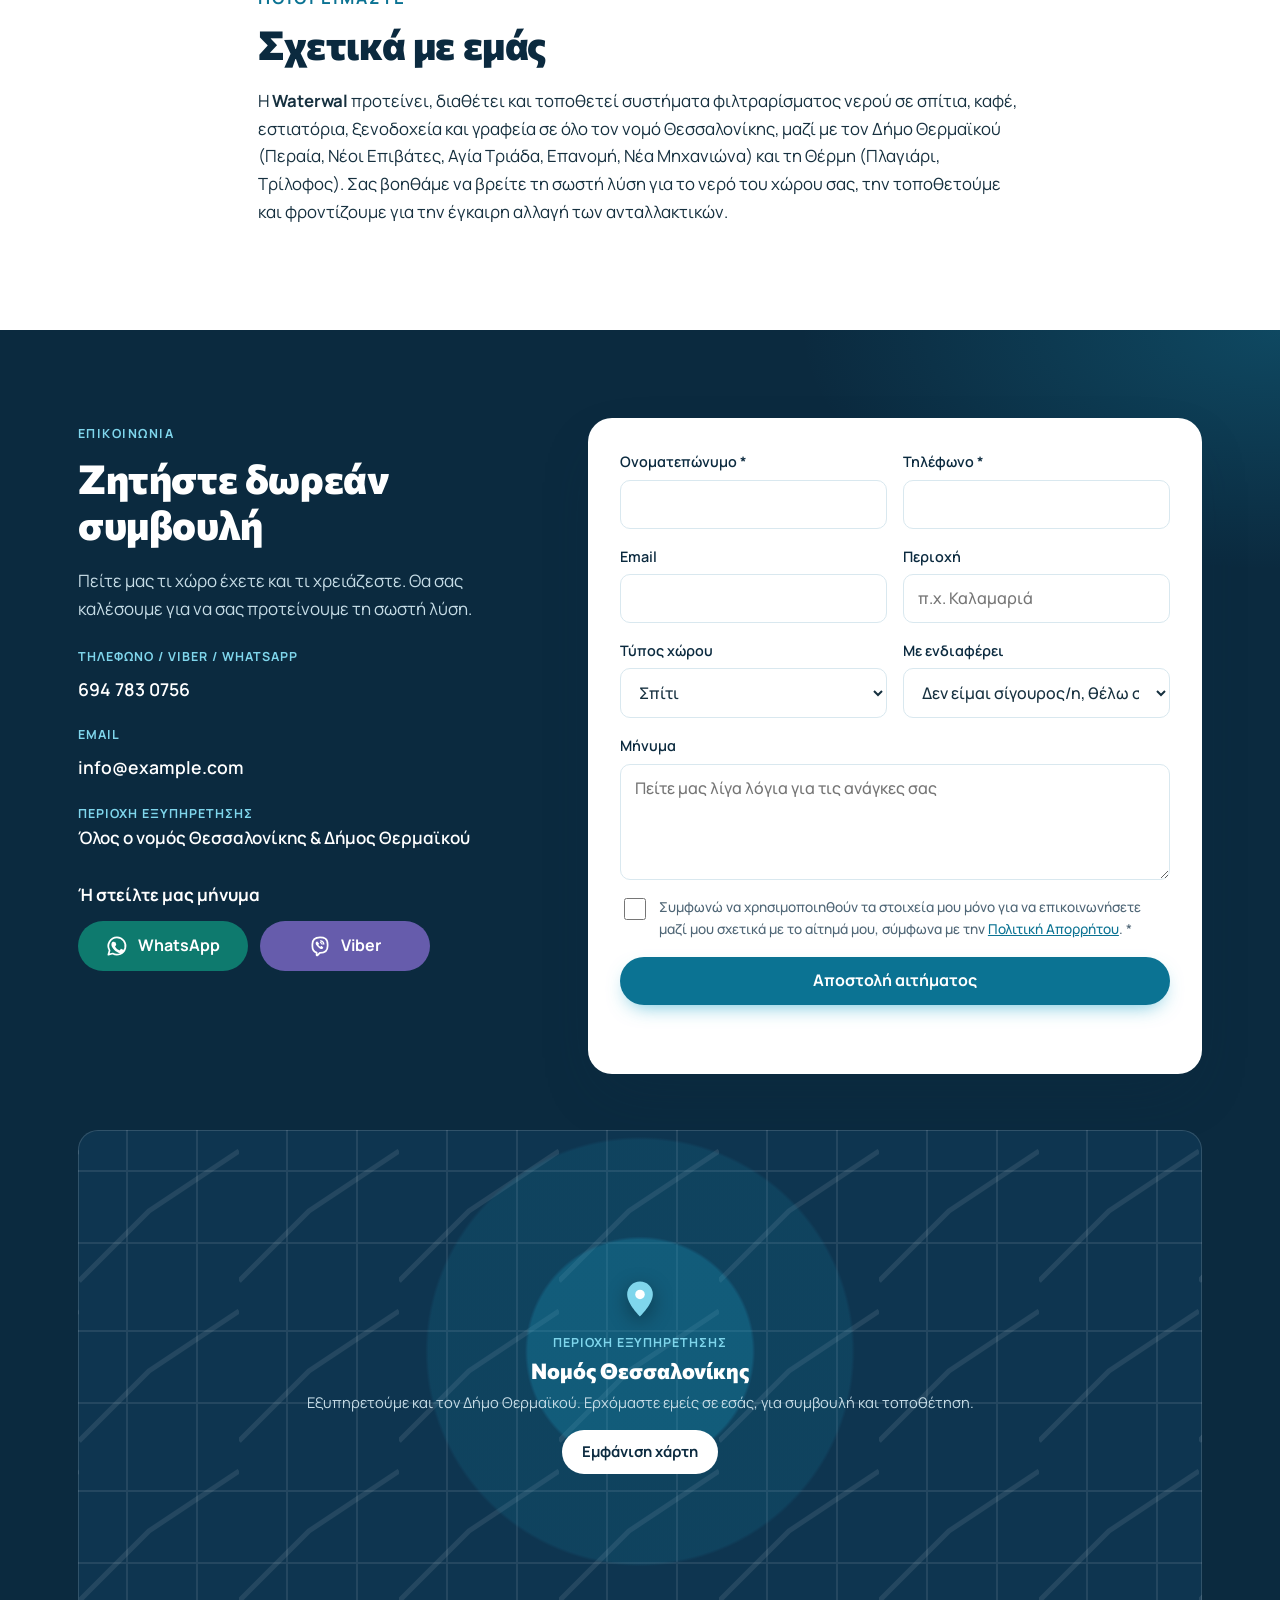
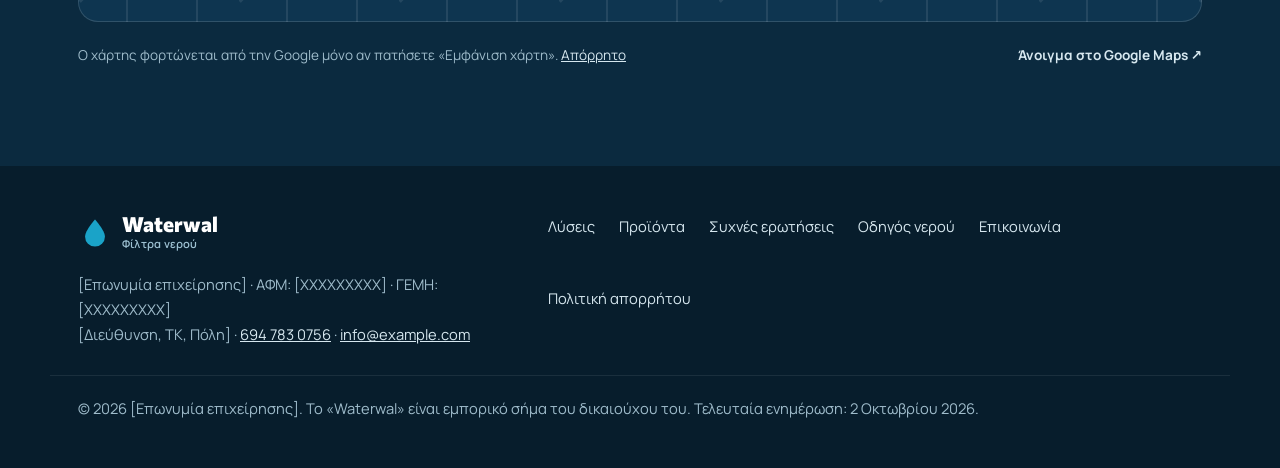
==== commit 2b99fbd7: "docs: remove AI-writing tells from site copy Light wording pass over the homepage and water guide ar" ====
--- a/index.html
+++ b/index.html
@@ -363,7 +363,7 @@
           <ul class="solution-list">
             <li>Φίλτρο κάτω ή άνω πάγκου στην κουζίνα του γραφείου</li>
             <li>Αντίστροφη όσμωση για μεγαλύτερη κατανάλωση</li>
-            <li>Συμβόλαιο αλλαγής φίλτρων, χωρίς έγνοιες</li>
+            <li>Συμβόλαιο για την τακτική αλλαγή φίλτρων</li>
           </ul>
           <a class="solution-link" href="#products" data-show="office">Δείτε τα προϊόντα για γραφεία →</a>
         </article>
@@ -396,7 +396,7 @@
           <div class="product-body">
             <p class="product-tag">Σπίτι · Χωρίς υδραυλικό</p>
             <h3>Φίλτρο βρύσης</h3>
-            <p>Μικρό φίλτρο που βιδώνει απευθείας στη βρύση. Ιδανικό για ενοικιαζόμενα σπίτια ή για όσους θέλουν μια γρήγορη και οικονομική λύση.</p>
+            <p>Μικρό φίλτρο που βιδώνει απευθείας στη βρύση. Βολικό σε ενοικιαζόμενα σπίτια ή όταν θέλετε μια γρήγορη και οικονομική λύση.</p>
             <ul class="product-feats">
               <li>Τοποθέτηση σε λίγα λεπτά</li>
               <li>Μειώνει χλώριο, οσμές και σωματίδια</li>
@@ -426,7 +426,7 @@
           <div class="product-body">
             <p class="product-tag">Σπίτι · Γραφεία</p>
             <h3>Τριπλό φίλτρο άνω πάγκου, ανοξείδωτο</h3>
-            <p>Τρία στάδια φίλτρανσης σε ανοξείδωτο σώμα, πάνω στον πάγκο. Δυνατό φιλτράρισμα, χωρίς να ανοίξετε τρύπες ή ντουλάπια.</p>
+            <p>Τρία στάδια φίλτρανσης σε ανοξείδωτο σώμα, πάνω στον πάγκο. Δεν χρειάζεται να ανοίξετε τρύπες ή να πιάσετε χώρο στα ντουλάπια.</p>
             <ul class="product-feats">
               <li>Τρία στάδια φίλτρανσης</li>
               <li>Ανθεκτικό ανοξείδωτο περίβλημα</li>
@@ -440,10 +440,10 @@
           <div class="product-body">
             <p class="product-tag">Σπίτι · Εστίαση · Γραφεία</p>
             <h3>Σύστημα αντίστροφης όσμωσης</h3>
-            <p>Πολυσταδιακό σύστημα με μεμβράνη και δοχείο αποθήκευσης. Η πιο ολοκληρωμένη λύση για πόσιμο νερό, ειδικά σε περιοχές με «σκληρό» νερό.</p>
+            <p>Πολυσταδιακό σύστημα με μεμβράνη και δοχείο αποθήκευσης. Από τα συστήματα για πόσιμο νερό, αυτό συγκρατεί τα περισσότερα. Ταιριάζει ειδικά σε περιοχές με «σκληρό» νερό.</p>
             <ul class="product-feats">
               <li>Η μεμβράνη μειώνει τα διαλυμένα άλατα και τα νιτρικά</li>
-              <li>Ιδανικό για πόσιμο νερό σε καράφα</li>
+              <li>Κατάλληλο για πόσιμο νερό σε καράφα</li>
             </ul>
             <a class="btn btn-outline btn-sm product-cta" href="#contact" data-product="Αντίστροφη όσμωση">Ζητήστε πληροφορίες</a>
           </div>
@@ -468,7 +468,7 @@
           <div class="product-body">
             <p class="product-tag">Σπίτι · Ξενοδοχεία</p>
             <h3>Φίλτρο ντους / μπάνιου</h3>
-            <p>Για ένα ντους με λιγότερο χλώριο. Το νερό είναι πιο ήπιο για το δέρμα και τα μαλλιά σας. Αποτελεί και μια ποιοτική πινελιά στα δωμάτια ενός ξενοδοχείου.</p>
+            <p>Για ένα ντους με λιγότερο χλώριο. Το νερό είναι πιο ήπιο για το δέρμα και τα μαλλιά σας. Στα δωμάτια ενός ξενοδοχείου είναι και μια ποιοτική πινελιά.</p>
             <ul class="product-feats">
               <li>Μειώνει το χλώριο στο νερό του ντους</li>
               <li>Απλή τοποθέτηση</li>
@@ -594,7 +594,7 @@
         </li>
         <li>
           <span class="step-num" aria-hidden="true">3</span>
-          <h3>Είμαστε δίπλα σας</h3>
+          <h3>Αλλαγή ανταλλακτικών</h3>
           <p>Σας ενημερώνουμε πότε πρέπει να αλλάξετε ανταλλακτικό και σας το στέλνουμε ή το αλλάζουμε εμείς.</p>
         </li>
       </ol>
@@ -654,7 +654,7 @@
         </article>
         <article class="guide-card">
           <span class="guide-tag">Το νερό σας</span>
-          <h3><a href="odigos/sklero-nero-alata.html">Σκληρό νερό και άλατα: τι προκαλούν και ποια λύση πραγματικά δουλεύει</a></h3>
+          <h3><a href="odigos/sklero-nero-alata.html">Σκληρό νερό και άλατα: τι προκαλούν και ποια λύση δουλεύει</a></h3>
           <p>Πουρί στον βραστήρα, λεκέδες στα ποτήρια, βουλωμένες κεφαλές ντους. Τι σημαίνει «σκληρό νερό», είναι επικίνδυνο, και ποιο φίλτρο το λύνει;</p>
         </article>
         <article class="guide-card">
@@ -757,7 +757,7 @@
           <div class="map-placeholder">
             <svg class="map-pin" aria-hidden="true"><use href="#ic-pin"/></svg>
             <p class="map-area">Περιοχή εξυπηρέτησης<strong>Νομός Θεσσαλονίκης</strong></p>
-            <p class="map-visit">Μαζί με τον Δήμο Θερμαϊκού. Ερχόμαστε εμείς σε εσάς, για συμβουλή και τοποθέτηση.</p>
+            <p class="map-visit">Εξυπηρετούμε και τον Δήμο Θερμαϊκού. Ερχόμαστε εμείς σε εσάς, για συμβουλή και τοποθέτηση.</p>
             <button type="button" class="btn btn-light btn-sm map-load" hidden>Εμφάνιση χάρτη</button>
           </div>
         </div>
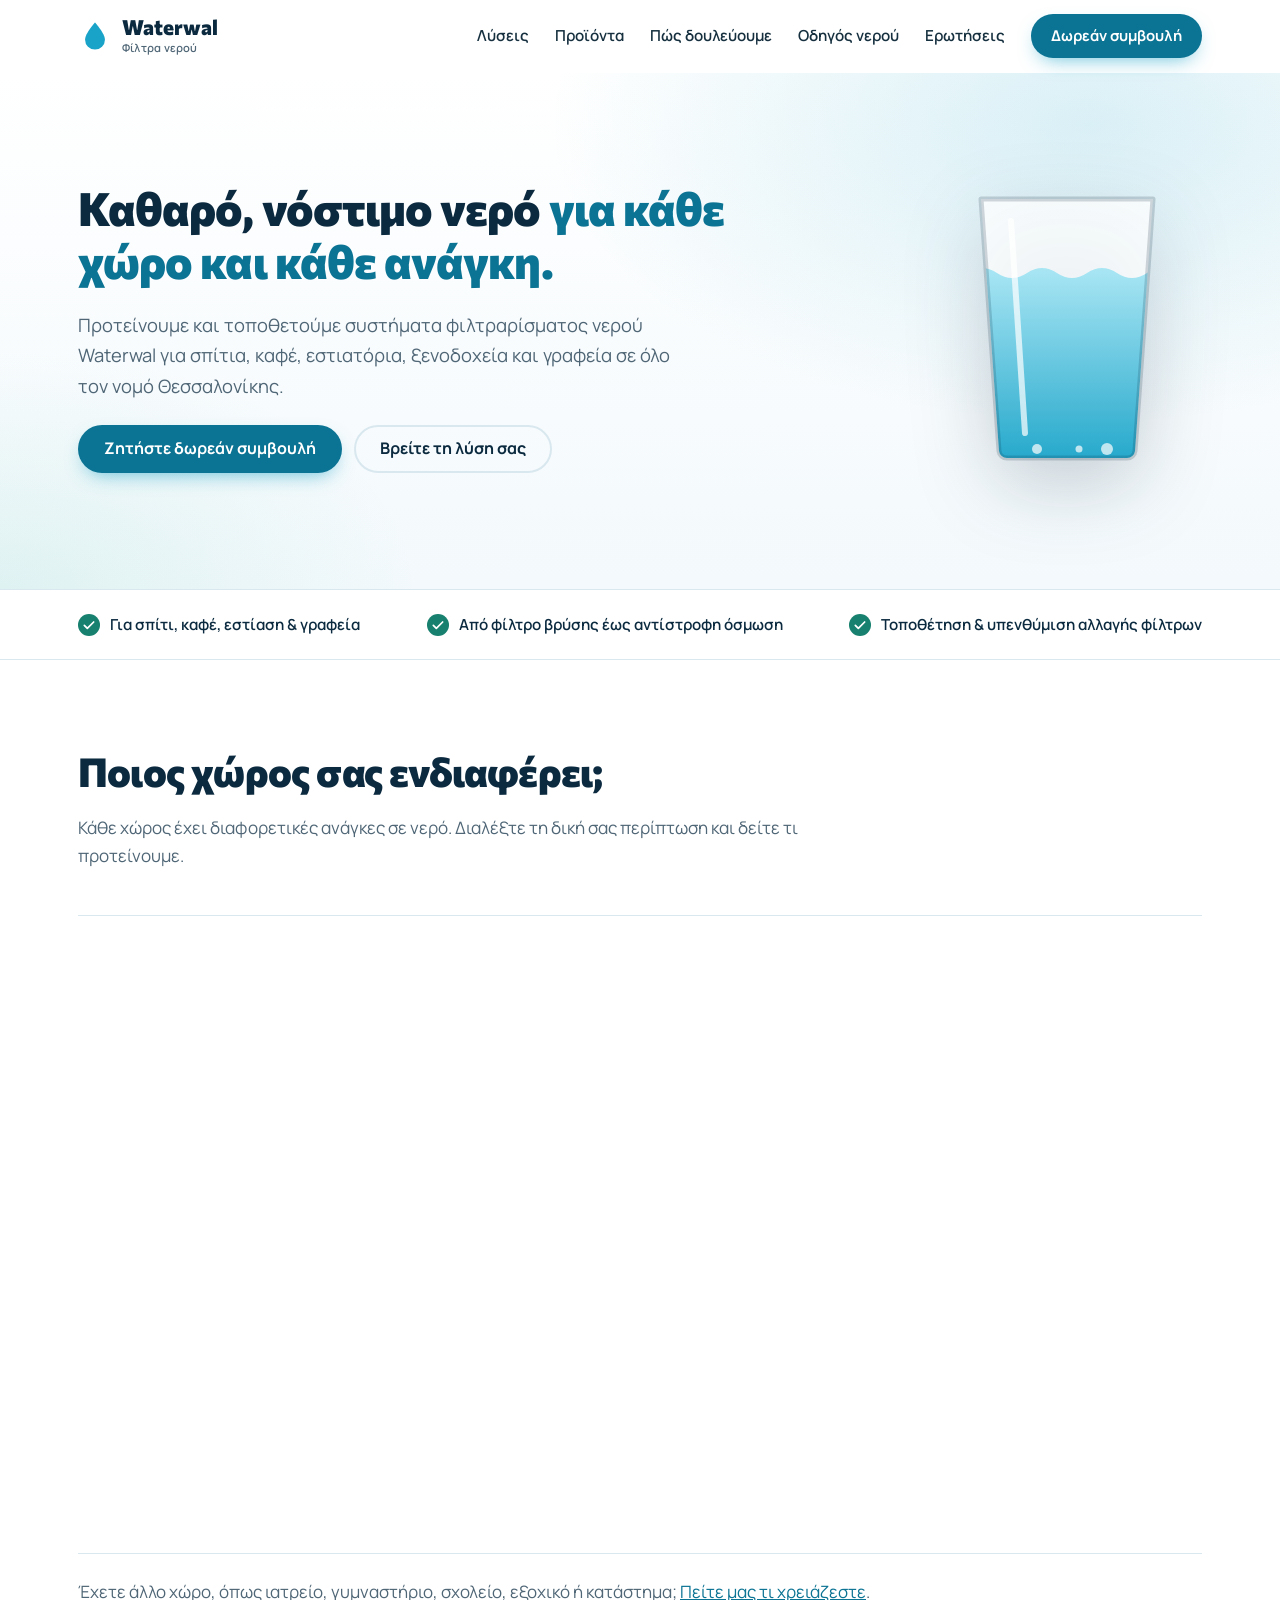
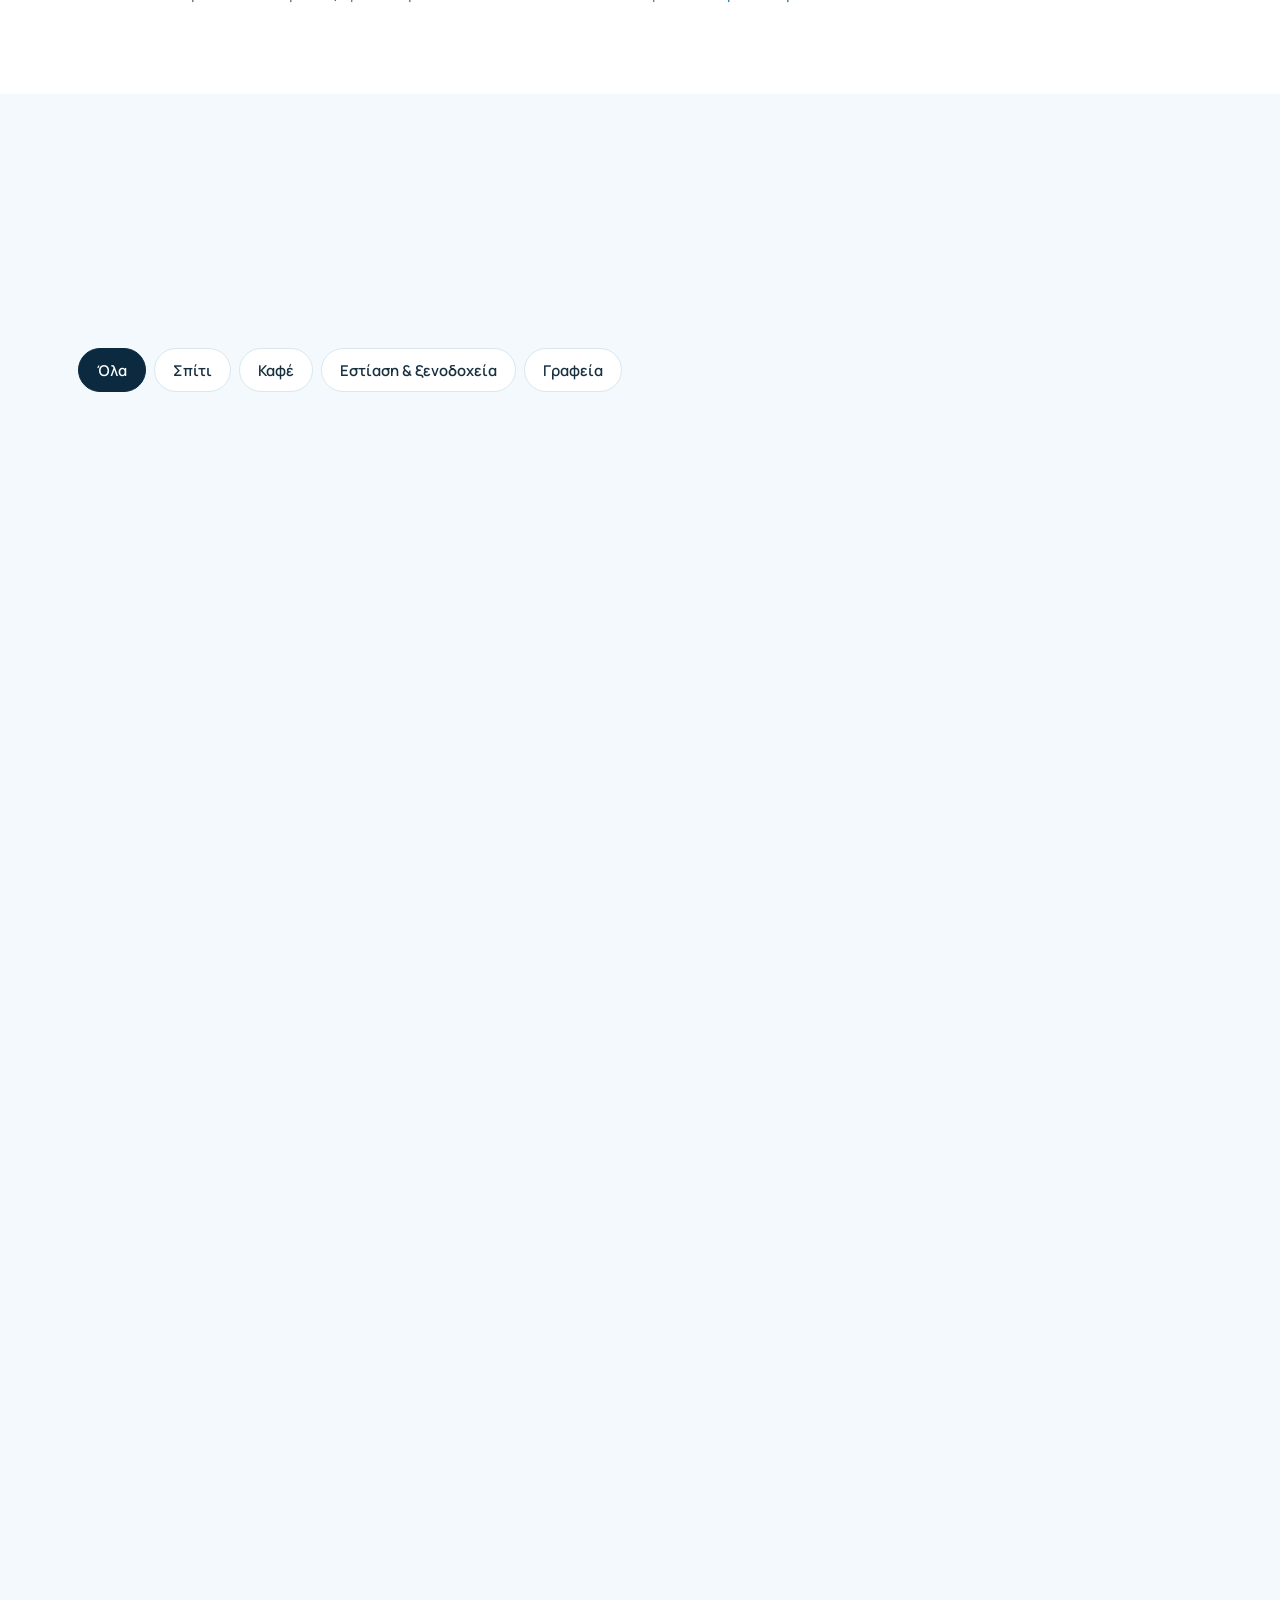
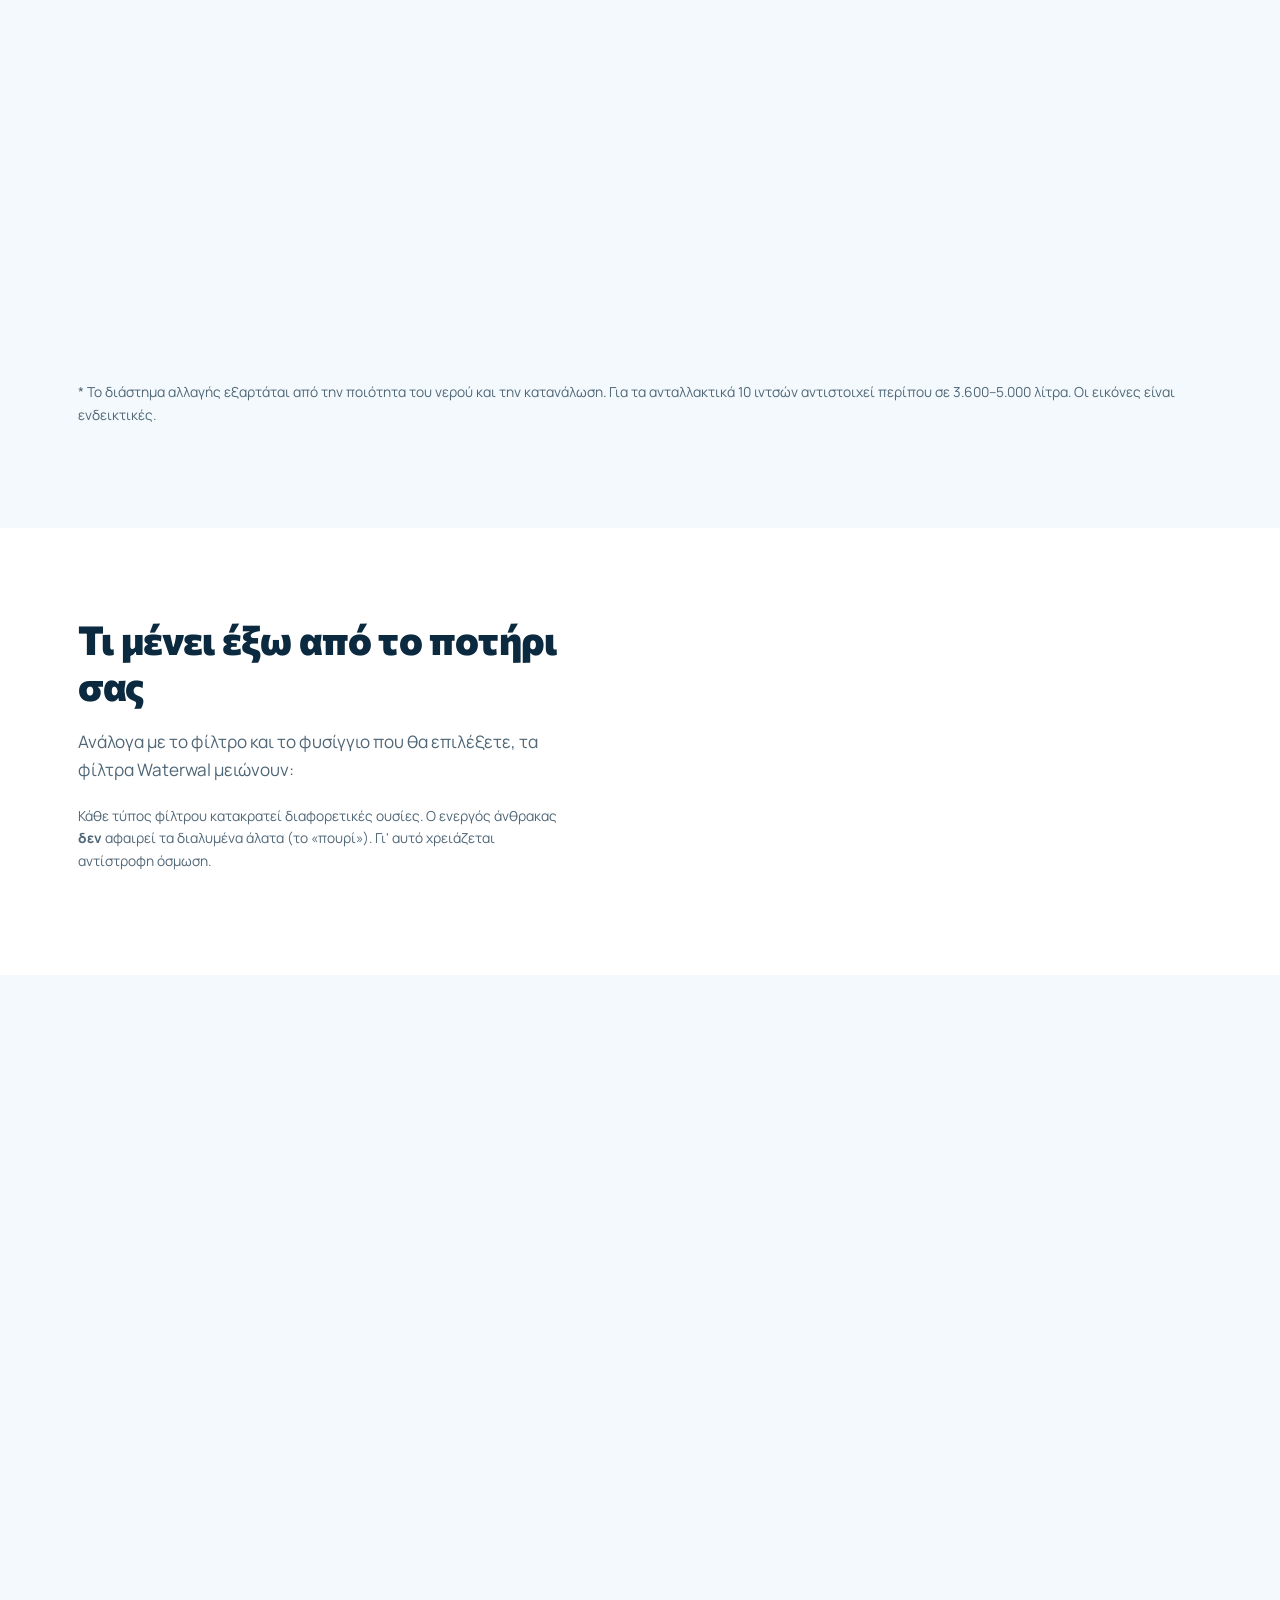
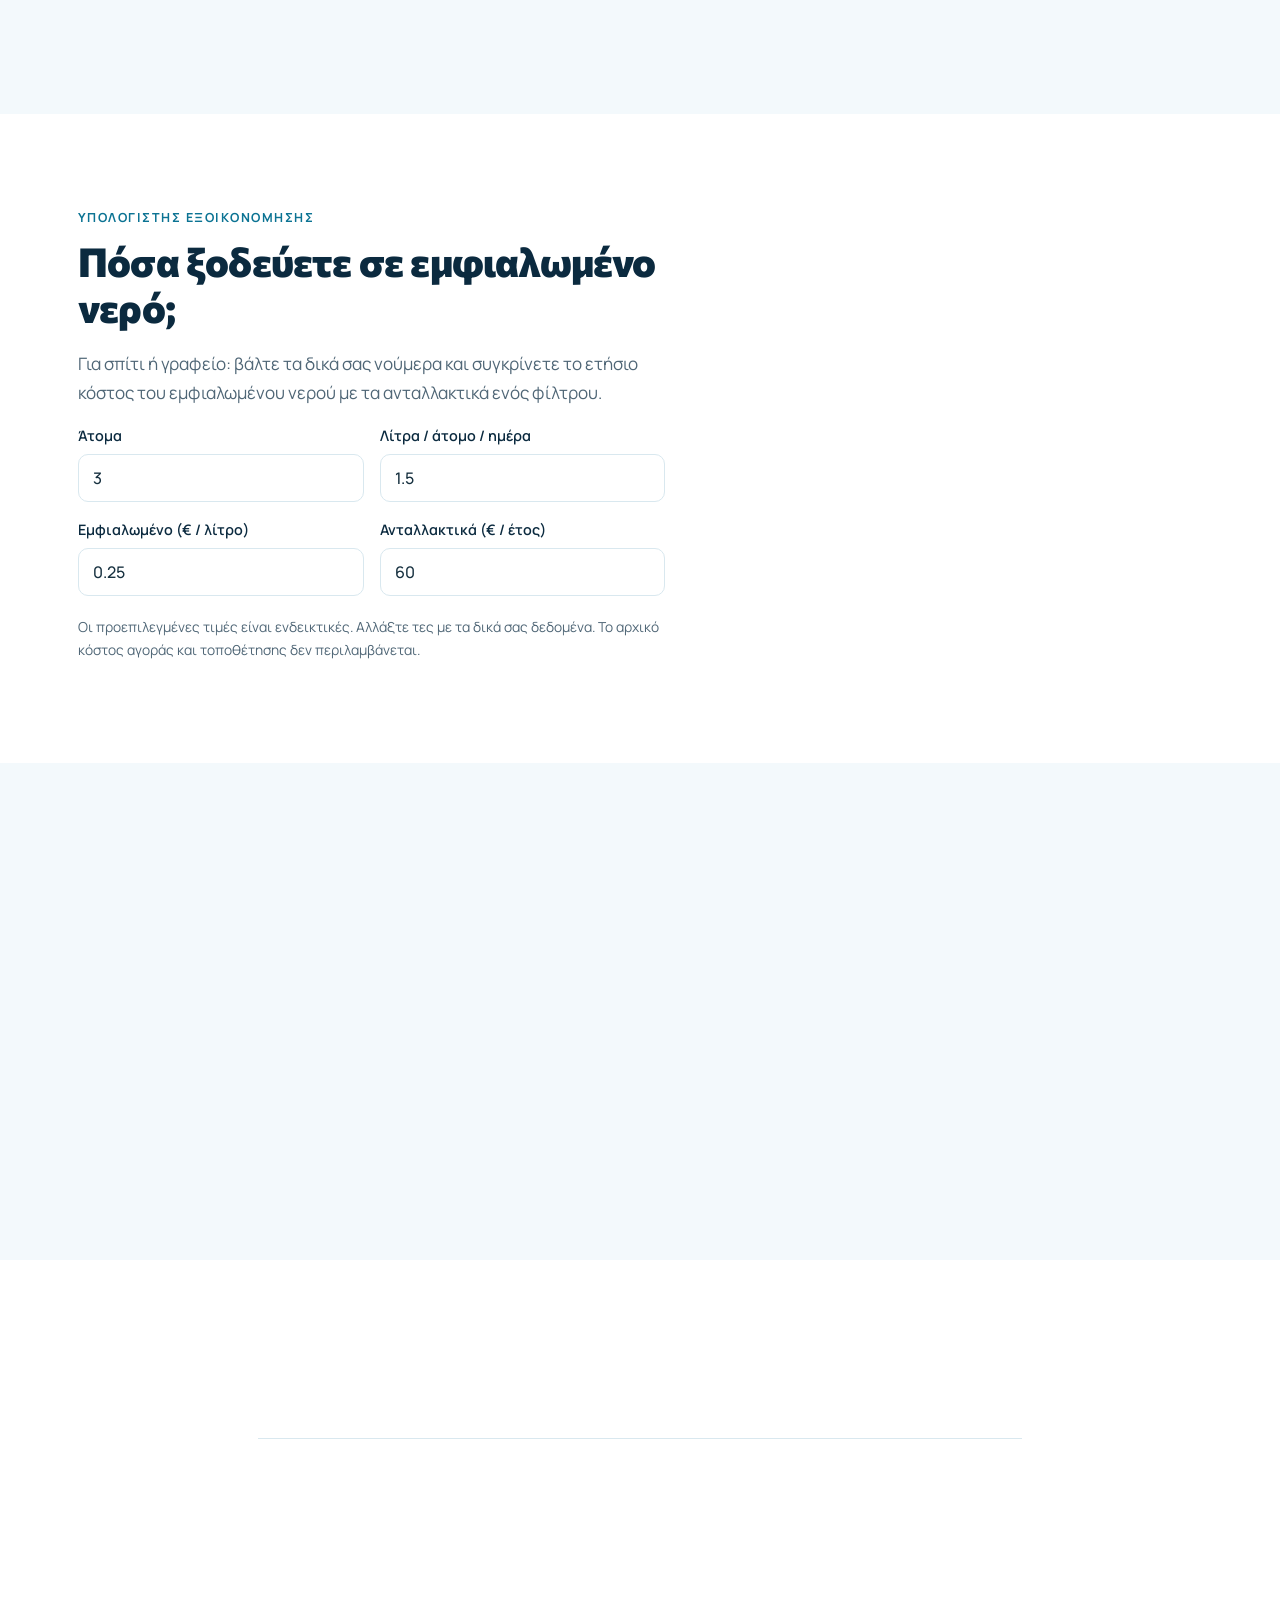
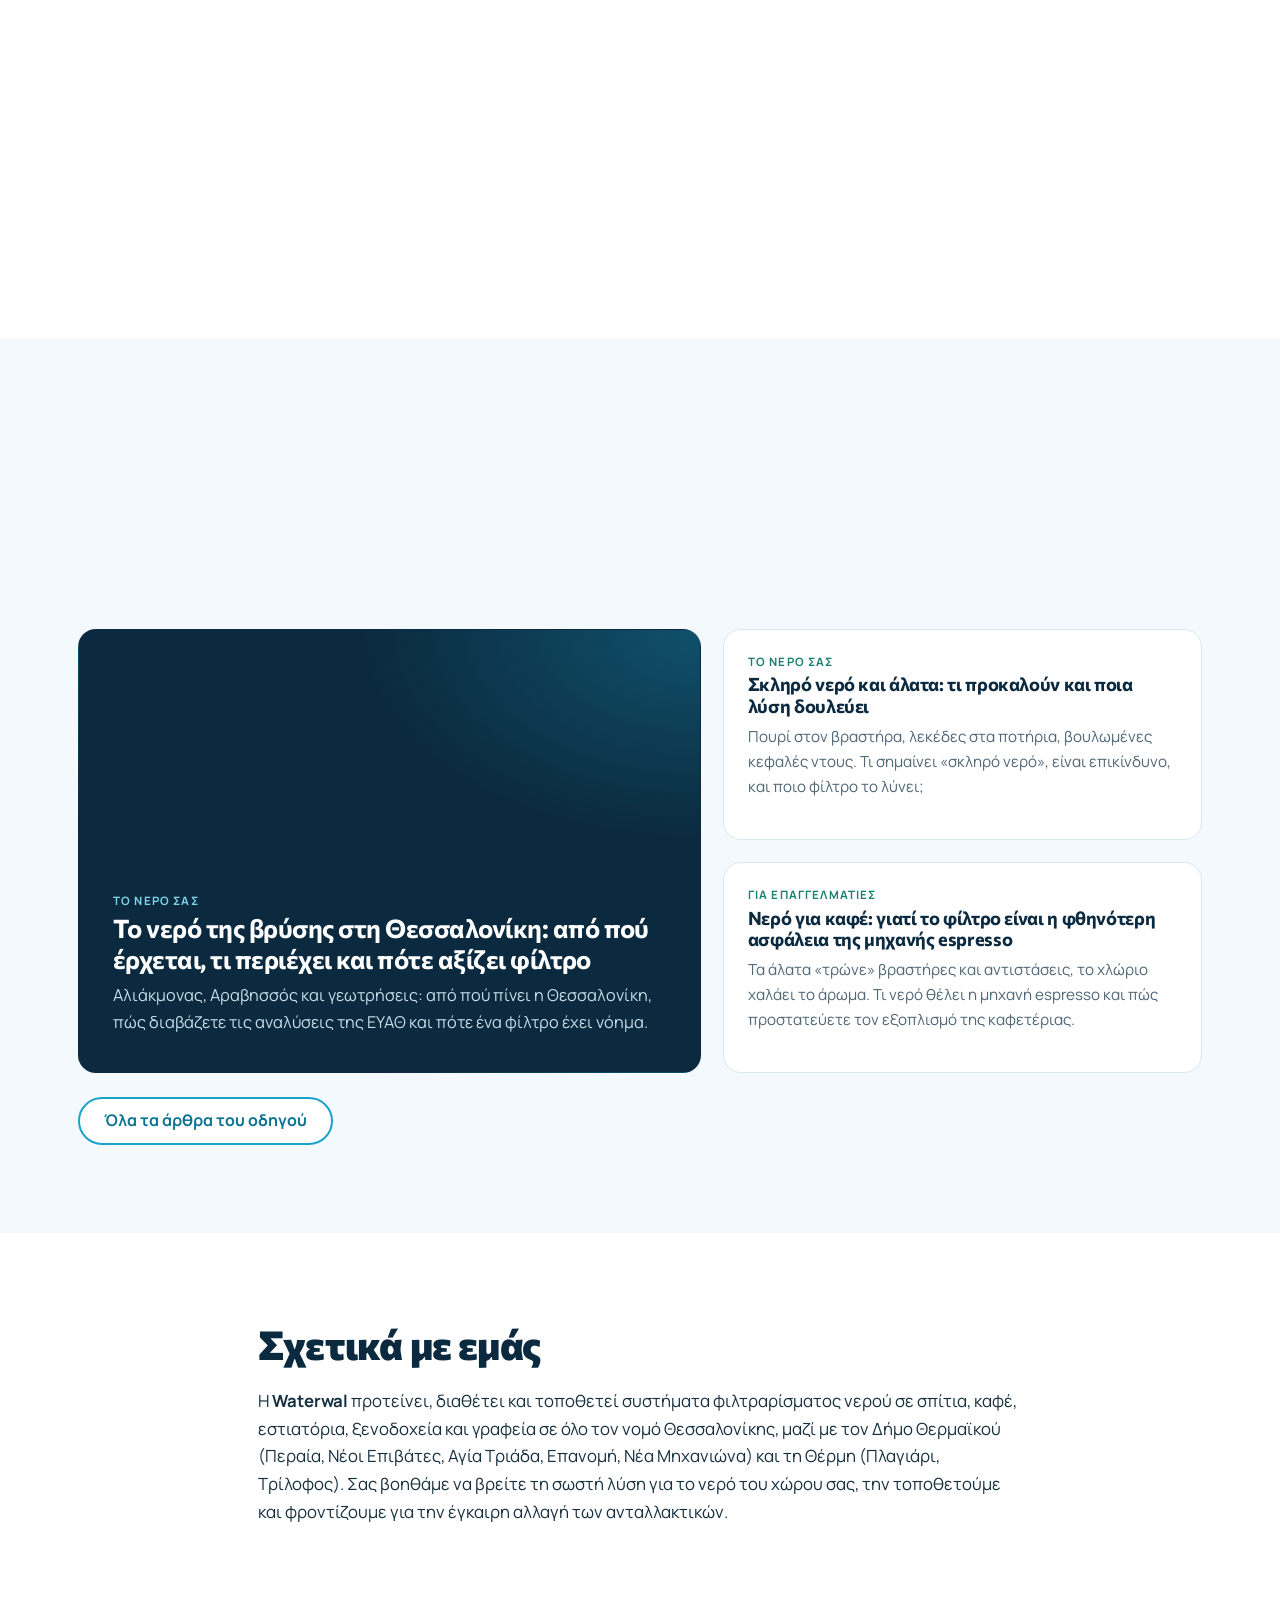
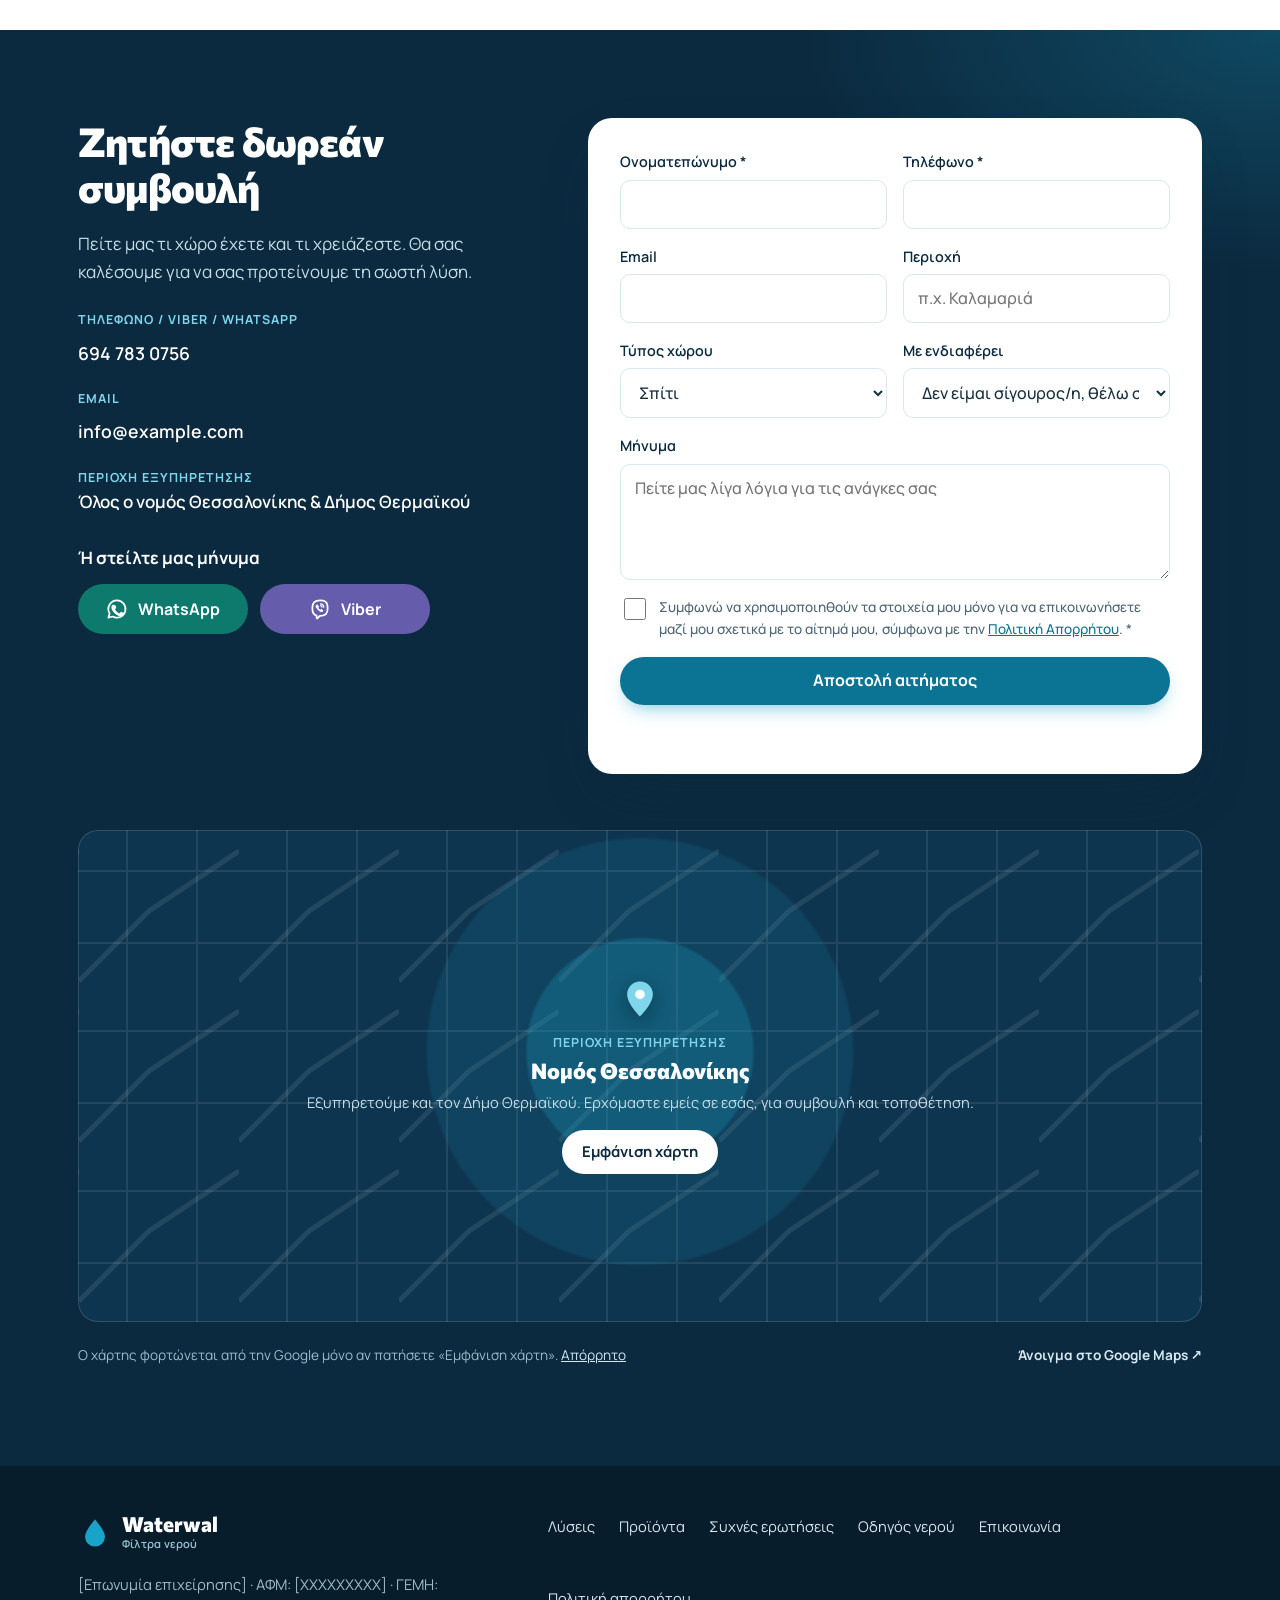
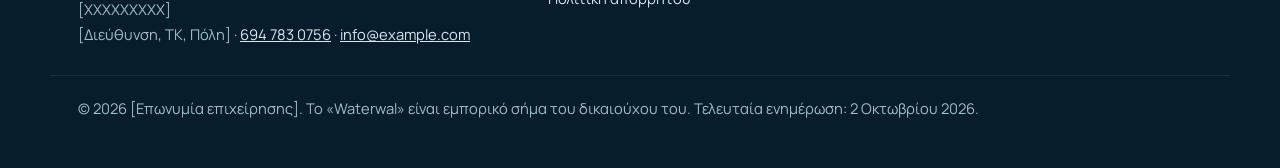
==== commit d01040c6: "feat: design refresh with dark mode and fewer template patterns - dark mode via prefers-color-scheme" ====
--- a/index.html
+++ b/index.html
@@ -271,18 +271,12 @@
   <section class="hero" aria-labelledby="hero-title">
     <div class="container hero-grid">
       <div class="hero-copy">
-        <p class="eyebrow">Φίλτρα νερού Waterwal</p>
         <h1 id="hero-title">Καθαρό, νόστιμο νερό <span class="accent">για κάθε χώρο και κάθε ανάγκη.</span></h1>
-        <p class="lead">Προτείνουμε και τοποθετούμε συστήματα φιλτραρίσματος νερού Waterwal για σπίτια, καφέ, εστιατόρια, ξενοδοχεία και γραφεία σε όλο τον νομό Θεσσαλονίκης. Μας λέτε τι χρειάζεστε και σας δείχνουμε τη λύση που σας ταιριάζει.</p>
+        <p class="lead">Προτείνουμε και τοποθετούμε συστήματα φιλτραρίσματος νερού Waterwal για σπίτια, καφέ, εστιατόρια, ξενοδοχεία και γραφεία σε όλο τον νομό Θεσσαλονίκης.</p>
         <div class="hero-ctas">
           <a class="btn btn-primary" href="#contact">Ζητήστε δωρεάν συμβουλή</a>
           <a class="btn btn-ghost" href="#solutions">Βρείτε τη λύση σας</a>
         </div>
-        <ul class="hero-points">
-          <li><svg aria-hidden="true"><use href="#ic-check"/></svg>Για σπίτι, καφέ, εστίαση &amp; γραφεία</li>
-          <li><svg aria-hidden="true"><use href="#ic-check"/></svg>Από φίλτρο βρύσης έως αντίστροφη όσμωση</li>
-          <li><svg aria-hidden="true"><use href="#ic-check"/></svg>Τοποθέτηση &amp; υπενθύμιση αλλαγής φίλτρων</li>
-        </ul>
       </div>
       <div class="hero-visual" aria-hidden="true">
         <svg class="glass" viewBox="0 0 200 280">
@@ -290,7 +284,7 @@
             <clipPath id="glass-clip"><path d="M14 12h172l-18 252a8 8 0 0 1-8 7H40a8 8 0 0 1-8-7z"/></clipPath>
             <linearGradient id="g-glass" x1="0" y1="0" x2="0" y2="1"><stop offset="0" stop-color="#a9e6f4"/><stop offset="1" stop-color="#1aa3c8"/></linearGradient>
           </defs>
-          <path d="M14 12h172l-18 252a8 8 0 0 1-8 7H40a8 8 0 0 1-8-7z" fill="#ffffff" fill-opacity=".75"/>
+          <path class="glass-body" d="M14 12h172l-18 252a8 8 0 0 1-8 7H40a8 8 0 0 1-8-7z" fill="#ffffff" fill-opacity=".75"/>
           <g clip-path="url(#glass-clip)">
             <g class="wave"><path d="M-60 86q15-10 30 0t30 0 30 0 30 0 30 0 30 0 30 0 30 0 30 0 30 0 30 0 30 0 30 0 30 0V290H-60z" fill="url(#g-glass)"/></g>
             <circle class="bubble b1" cx="70" cy="262" r="5"/>
@@ -300,17 +294,24 @@
           </g>
           <path d="M14 12h172l-18 252a8 8 0 0 1-8 7H40a8 8 0 0 1-8-7z" fill="none" stroke="#0b2a3f" stroke-opacity=".18" stroke-width="5" stroke-linejoin="round"/>
         </svg>
-        <div class="hero-card hc-1"><svg><use href="#ic-drop"/></svg><div><strong>Λιγότερο χλώριο</strong><span>καλύτερη γεύση &amp; οσμή</span></div></div>
-        <div class="hero-card hc-2"><svg><use href="#ic-check"/></svg><div><strong>Λιγότερα πλαστικά</strong><span>για εσάς και το περιβάλλον</span></div></div>
-      </div>
-    </div>
-  </section>
+      </div>
+    </div>
+  </section>
+
+  <div class="hero-strip">
+    <div class="container">
+      <ul class="hero-points">
+        <li><svg aria-hidden="true"><use href="#ic-check"/></svg>Για σπίτι, καφέ, εστίαση &amp; γραφεία</li>
+        <li><svg aria-hidden="true"><use href="#ic-check"/></svg>Από φίλτρο βρύσης έως αντίστροφη όσμωση</li>
+        <li><svg aria-hidden="true"><use href="#ic-check"/></svg>Τοποθέτηση &amp; υπενθύμιση αλλαγής φίλτρων</li>
+      </ul>
+    </div>
+  </div>
 
   <!-- ========== SOLUTIONS BY NEED ========== -->
   <section class="section" id="solutions" aria-labelledby="solutions-title">
     <div class="container">
       <div class="section-head">
-        <p class="eyebrow">Λύσεις ανά ανάγκη</p>
         <h2 id="solutions-title">Ποιος χώρος σας ενδιαφέρει;</h2>
         <p class="section-sub">Κάθε χώρος έχει διαφορετικές ανάγκες σε νερό. Διαλέξτε τη δική σας περίπτωση και δείτε τι προτείνουμε.</p>
       </div>
@@ -376,7 +377,6 @@
   <section class="section section-tint" id="products" aria-labelledby="products-title">
     <div class="container">
       <div class="section-head">
-        <p class="eyebrow">Η γκάμα Waterwal</p>
         <h2 id="products-title">Τα φίλτρα νερού Waterwal</h2>
         <p class="section-sub">Από ένα απλό φίλτρο βρύσης έως πλήρες σύστημα για όλο το κτίριο. Φιλτράρετε ανά χώρο ή <a href="#contact">ρωτήστε μας</a> για να σας προτείνουμε τη λύση που ταιριάζει στο νερό της περιοχής σας.</p>
       </div>
@@ -394,22 +394,22 @@
         <article class="product" data-cat="home">
           <div class="product-art"><svg role="img" aria-label="Εικονογράφηση φίλτρου βρύσης"><use href="#ic-faucet"/></svg></div>
           <div class="product-body">
-            <p class="product-tag">Σπίτι · Χωρίς υδραυλικό</p>
+            <p class="product-tag">Σπίτι, Χωρίς υδραυλικό</p>
             <h3>Φίλτρο βρύσης</h3>
             <p>Μικρό φίλτρο που βιδώνει απευθείας στη βρύση. Βολικό σε ενοικιαζόμενα σπίτια ή όταν θέλετε μια γρήγορη και οικονομική λύση.</p>
             <ul class="product-feats">
               <li>Τοποθέτηση σε λίγα λεπτά</li>
               <li>Μειώνει χλώριο, οσμές και σωματίδια</li>
             </ul>
-            <a class="btn btn-outline btn-sm product-cta" href="#contact" data-product="Φίλτρο βρύσης">Ζητήστε πληροφορίες</a>
+            <a class="btn btn-outline btn-sm product-cta" href="#contact" data-product="Φίλτρο βρύσης">Ζητήστε δωρεάν συμβουλή</a>
           </div>
         </article>
 
         <article class="product product-featured" data-cat="home office">
-          <span class="badge">Δημοφιλές</span>
           <div class="product-art"><svg role="img" aria-label="Εικονογράφηση φίλτρου κάτω πάγκου δύο σταδίων"><use href="#ic-undersink"/></svg></div>
           <div class="product-body">
-            <p class="product-tag">Σπίτι · Γραφεία</p>
+            <span class="badge">Δημοφιλές</span>
+            <p class="product-tag">Σπίτι, Γραφεία</p>
             <h3>Φίλτρο κάτω πάγκου 2 σταδίων με βρυσάκι</h3>
             <p>Τοποθετείται κάτω από τον νεροχύτη, μακριά από το βλέμμα. Το φιλτραρισμένο νερό βγαίνει από ξεχωριστό βρυσάκι πάνω στον πάγκο.</p>
             <ul class="product-feats">
@@ -417,63 +417,63 @@
               <li>Τυποποιημένα ανταλλακτικά 10 ιντσών</li>
               <li>Ο πάγκος σας μένει ελεύθερος</li>
             </ul>
-            <a class="btn btn-primary btn-sm product-cta" href="#contact" data-product="Φίλτρο κάτω πάγκου 2 σταδίων">Ζητήστε πληροφορίες</a>
+            <a class="btn btn-primary btn-sm product-cta" href="#contact" data-product="Φίλτρο κάτω πάγκου 2 σταδίων">Ζητήστε δωρεάν συμβουλή</a>
           </div>
         </article>
 
         <article class="product" data-cat="home office">
           <div class="product-art"><svg role="img" aria-label="Εικονογράφηση τριπλού φίλτρου άνω πάγκου"><use href="#ic-countertop"/></svg></div>
           <div class="product-body">
-            <p class="product-tag">Σπίτι · Γραφεία</p>
+            <p class="product-tag">Σπίτι, Γραφεία</p>
             <h3>Τριπλό φίλτρο άνω πάγκου, ανοξείδωτο</h3>
             <p>Τρία στάδια φίλτρανσης σε ανοξείδωτο σώμα, πάνω στον πάγκο. Δεν χρειάζεται να ανοίξετε τρύπες ή να πιάσετε χώρο στα ντουλάπια.</p>
             <ul class="product-feats">
               <li>Τρία στάδια φίλτρανσης</li>
               <li>Ανθεκτικό ανοξείδωτο περίβλημα</li>
             </ul>
-            <a class="btn btn-outline btn-sm product-cta" href="#contact" data-product="Τριπλό φίλτρο άνω πάγκου">Ζητήστε πληροφορίες</a>
+            <a class="btn btn-outline btn-sm product-cta" href="#contact" data-product="Τριπλό φίλτρο άνω πάγκου">Ζητήστε δωρεάν συμβουλή</a>
           </div>
         </article>
 
         <article class="product" data-cat="home horeca office">
           <div class="product-art"><svg role="img" aria-label="Εικονογράφηση συστήματος αντίστροφης όσμωσης"><use href="#ic-ro"/></svg></div>
           <div class="product-body">
-            <p class="product-tag">Σπίτι · Εστίαση · Γραφεία</p>
+            <p class="product-tag">Σπίτι, Εστίαση, Γραφεία</p>
             <h3>Σύστημα αντίστροφης όσμωσης</h3>
             <p>Πολυσταδιακό σύστημα με μεμβράνη και δοχείο αποθήκευσης. Από τα συστήματα για πόσιμο νερό, αυτό συγκρατεί τα περισσότερα. Ταιριάζει ειδικά σε περιοχές με «σκληρό» νερό.</p>
             <ul class="product-feats">
               <li>Η μεμβράνη μειώνει τα διαλυμένα άλατα και τα νιτρικά</li>
               <li>Κατάλληλο για πόσιμο νερό σε καράφα</li>
             </ul>
-            <a class="btn btn-outline btn-sm product-cta" href="#contact" data-product="Αντίστροφη όσμωση">Ζητήστε πληροφορίες</a>
+            <a class="btn btn-outline btn-sm product-cta" href="#contact" data-product="Αντίστροφη όσμωση">Ζητήστε δωρεάν συμβουλή</a>
           </div>
         </article>
 
         <article class="product" data-cat="home cafe horeca">
           <div class="product-art"><svg role="img" aria-label="Εικονογράφηση φίλτρου κεντρικής παροχής"><use href="#ic-central"/></svg></div>
           <div class="product-body">
-            <p class="product-tag">Σπίτι · Καφέ · Εστίαση</p>
+            <p class="product-tag">Σπίτι, Καφέ, Εστίαση</p>
             <h3>Φίλτρο κεντρικής παροχής / γραμμής</h3>
             <p>Τοποθετείται στην είσοδο του νερού ή πριν από μια συσκευή. Προστατεύει βρύσες, θερμοσίφωνα, πλυντήρια, μηχανές espresso και παγομηχανές.</p>
             <ul class="product-feats">
               <li>Συγκρατεί άμμο, σκουριά και λάσπη</li>
               <li>Συνδυασμοί φυσιγγίων ανάλογα με την ανάγκη</li>
             </ul>
-            <a class="btn btn-outline btn-sm product-cta" href="#contact" data-product="Φίλτρο κεντρικής παροχής / γραμμής">Ζητήστε πληροφορίες</a>
+            <a class="btn btn-outline btn-sm product-cta" href="#contact" data-product="Φίλτρο κεντρικής παροχής / γραμμής">Ζητήστε δωρεάν συμβουλή</a>
           </div>
         </article>
 
         <article class="product" data-cat="home horeca">
           <div class="product-art"><svg role="img" aria-label="Εικονογράφηση φίλτρου ντους"><use href="#ic-shower"/></svg></div>
           <div class="product-body">
-            <p class="product-tag">Σπίτι · Ξενοδοχεία</p>
+            <p class="product-tag">Σπίτι, Ξενοδοχεία</p>
             <h3>Φίλτρο ντους / μπάνιου</h3>
             <p>Για ένα ντους με λιγότερο χλώριο. Το νερό είναι πιο ήπιο για το δέρμα και τα μαλλιά σας. Στα δωμάτια ενός ξενοδοχείου είναι και μια ποιοτική πινελιά.</p>
             <ul class="product-feats">
               <li>Μειώνει το χλώριο στο νερό του ντους</li>
               <li>Απλή τοποθέτηση</li>
             </ul>
-            <a class="btn btn-outline btn-sm product-cta" href="#contact" data-product="Φίλτρο ντους / μπάνιου">Ζητήστε πληροφορίες</a>
+            <a class="btn btn-outline btn-sm product-cta" href="#contact" data-product="Φίλτρο ντους / μπάνιου">Ζητήστε δωρεάν συμβουλή</a>
           </div>
         </article>
 
@@ -487,7 +487,7 @@
               <li>Αλλαγή περίπου κάθε 6 μήνες<sup>*</sup></li>
               <li>Υπενθύμιση &amp; αλλαγή από εμάς</li>
             </ul>
-            <a class="btn btn-outline btn-sm product-cta" href="#contact" data-product="Ανταλλακτικά φίλτρα">Ζητήστε πληροφορίες</a>
+            <a class="btn btn-outline btn-sm product-cta" href="#contact" data-product="Ανταλλακτικά φίλτρα">Ζητήστε δωρεάν συμβουλή</a>
           </div>
         </article>
       </div>
@@ -499,7 +499,6 @@
   <section class="section" id="removes" aria-labelledby="removes-title">
     <div class="container removes-grid">
       <div>
-        <p class="eyebrow">Τι συγκρατούν</p>
         <h2 id="removes-title">Τι μένει έξω από το ποτήρι σας</h2>
         <p class="section-sub">Ανάλογα με το φίλτρο και το φυσίγγιο που θα επιλέξετε, τα φίλτρα Waterwal μειώνουν:</p>
         <p class="footnote">Κάθε τύπος φίλτρου κατακρατεί διαφορετικές ουσίες. Ο ενεργός άνθρακας <strong>δεν</strong> αφαιρεί τα διαλυμένα άλατα (το «πουρί»). Γι' αυτό χρειάζεται αντίστροφη όσμωση.</p>
@@ -518,7 +517,6 @@
   <section class="section section-tint" id="compare" aria-labelledby="compare-title">
     <div class="container">
       <div class="section-head">
-        <p class="eyebrow">Σύγκριση</p>
         <h2 id="compare-title">Ποιος τύπος φίλτρου είναι για εσάς;</h2>
       </div>
       <div class="table-wrap" tabindex="0" role="region" aria-label="Πίνακας σύγκρισης φίλτρων (σύρετε οριζόντια)">
@@ -529,8 +527,8 @@
           <tbody>
             <tr><th scope="row">Χλώριο, γεύση, οσμή</th><td class="yes">✓</td><td class="yes">✓</td><td class="yes">✓</td><td class="partial">Ανάλογα με το φίλτρο</td></tr>
             <tr><th scope="row">Άμμος, σκουριά, λάσπη</th><td class="partial">Μερικώς</td><td class="yes">✓</td><td class="yes">✓</td><td class="yes">✓</td></tr>
-            <tr><th scope="row">Διαλυμένα άλατα, νιτρικά</th><td class="no">–</td><td class="no">–</td><td class="yes">✓</td><td class="no">–</td></tr>
-            <tr><th scope="row">Προστασία όλου του χώρου</th><td class="no">–</td><td class="no">–</td><td class="no">–</td><td class="yes">✓</td></tr>
+            <tr><th scope="row">Διαλυμένα άλατα, νιτρικά</th><td class="no">Όχι</td><td class="no">Όχι</td><td class="yes">✓</td><td class="no">Όχι</td></tr>
+            <tr><th scope="row">Προστασία όλου του χώρου</th><td class="no">Όχι</td><td class="no">Όχι</td><td class="no">Όχι</td><td class="yes">✓</td></tr>
             <tr><th scope="row">Εγκατάσταση</th><td>Μόνοι σας</td><td>Απλή</td><td>Από τεχνικό</td><td>Από υδραυλικό</td></tr>
             <tr><th scope="row">Ιδανικό για</th><td>Ενοικιαζόμενα, γρήγορη λύση</td><td>Οικογένειες, γραφεία</td><td>Σκληρό νερό, εστίαση</td><td>Μονοκατοικίες, καφέ, επιχειρήσεις</td></tr>
           </tbody>
@@ -568,7 +566,7 @@
         <div class="calc-row"><span>Ανταλλακτικά / έτος</span><strong id="r-filter">–</strong></div>
         <div class="calc-row calc-total"><span>Εξοικονόμηση / έτος</span><strong id="r-save">–</strong></div>
         <div class="calc-row"><span>Μπουκάλια 1,5 λίτρου λιγότερα</span><strong id="r-bottles">–</strong></div>
-        <a class="btn btn-light" href="#contact">Θέλω προσφορά</a>
+        <a class="btn btn-light" href="#contact">Ζητήστε δωρεάν συμβουλή</a>
       </div>
     </div>
   </section>
@@ -577,7 +575,6 @@
   <section class="section section-tint" id="how" aria-labelledby="how-title">
     <div class="container">
       <div class="section-head">
-        <p class="eyebrow">Πώς δουλεύουμε</p>
         <h2 id="how-title">Από την πρώτη επικοινωνία στο πρώτο ποτήρι</h2>
       </div>
       <!-- TODO: προσαρμόστε τα βήματα στις υπηρεσίες που προσφέρετε πραγματικά (π.χ. αν η εγκατάσταση είναι δωρεάν, περιοχές εξυπηρέτησης) -->
@@ -605,7 +602,6 @@
   <section class="section" id="faq" aria-labelledby="faq-title">
     <div class="container narrow">
       <div class="section-head">
-        <p class="eyebrow">Συχνές ερωτήσεις</p>
         <h2 id="faq-title">Ό,τι θέλετε να ξέρετε για τα φίλτρα νερού</h2>
       </div>
       <!-- Οι απαντήσεις υπάρχουν και στο JSON-LD (FAQPage) στο <head>. Αν αλλάξετε κείμενο εδώ, αλλάξτε το και εκεί. -->
@@ -670,7 +666,6 @@
   <!-- ========== ABOUT (σημαντικό για τοπικό SEO & GEO: ποιοι είστε, πού, τι κάνετε) ========== -->
   <section class="section" id="about" aria-labelledby="about-title">
     <div class="container narrow about">
-      <p class="eyebrow">Ποιοι είμαστε</p>
       <h2 id="about-title">Σχετικά με εμάς</h2>
       <!-- TODO: γράψτε 2–3 προτάσεις με πραγματικά στοιχεία: ποιος είστε, από πότε, σε ποιες περιοχές εξυπηρετείτε, τη σχέση σας με τη Waterwal -->
       <p>Η <strong>Waterwal</strong> προτείνει, διαθέτει και τοποθετεί συστήματα φιλτραρίσματος νερού σε σπίτια, καφέ, εστιατόρια, ξενοδοχεία και γραφεία σε όλο τον νομό Θεσσαλονίκης, μαζί με τον Δήμο Θερμαϊκού (Περαία, Νέοι Επιβάτες, Αγία Τριάδα, Επανομή, Νέα Μηχανιώνα) και τη Θέρμη (Πλαγιάρι, Τρίλοφος). Σας βοηθάμε να βρείτε τη σωστή λύση για το νερό του χώρου σας, την τοποθετούμε και φροντίζουμε για την έγκαιρη αλλαγή των ανταλλακτικών.</p>
@@ -681,7 +676,6 @@
   <section class="section section-dark" id="contact" aria-labelledby="contact-title">
     <div class="container contact-grid">
       <div class="contact-copy">
-        <p class="eyebrow eyebrow-light">Επικοινωνία</p>
         <h2 id="contact-title">Ζητήστε δωρεάν συμβουλή</h2>
         <p>Πείτε μας τι χώρο έχετε και τι χρειάζεστε. Θα σας καλέσουμε για να σας προτείνουμε τη σωστή λύση.</p>
         <!-- TODO: συμπληρώστε τα πραγματικά στοιχεία επικοινωνίας (και στο footer και στο JSON-LD) -->
--- a/css/styles.css
+++ b/css/styles.css
@@ -39,6 +39,19 @@
   --line: #d9e8ef;
   --bg: #ffffff;
   --bg-tint: #f3f9fc;
+  /* Semantic tokens: components use these so both color schemes stay in sync */
+  --surface: #ffffff;
+  --surface-sub: #f7fbfd;
+  --heading: var(--navy);
+  --accent-text: var(--aqua-dark);
+  --solid: var(--navy);
+  --chip-line: #c4e9f4;
+  --success-text: var(--mint);
+  --danger-text: #c0392b;
+  --note-bg: #eef8f5;
+  --warn-bg: #fdf6e7;
+  --target-bg: #fff6d6;
+  --header-bg: rgba(255, 255, 255, .92);
   --radius: 18px;
   --radius-sm: 10px;
   --shadow: 0 10px 30px -12px rgba(11, 42, 63, .25);
@@ -47,6 +60,29 @@
   --font-body: "Manrope", system-ui, -apple-system, "Segoe UI", Roboto, sans-serif;
   --header-h: 64px;
   --gutter: 16px;
+}
+:root { color-scheme: light dark; }
+@media (prefers-color-scheme: dark) {
+  :root {
+    --bg: #08151f;
+    --bg-tint: #0c1d2a;
+    --surface: #0f2433;
+    --surface-sub: #12293a;
+    --ink: #d4e2ea;
+    --muted: #97adbb;
+    --line: #1f3a4d;
+    --heading: #eef5f9;
+    --accent-text: #6fd0ea;
+    --aqua-soft: #11364a;
+    --solid: #15405c;
+    --chip-line: #1d4a60;
+    --success-text: #4fd1b5;
+    --danger-text: #ff8f80;
+    --note-bg: #0e2c2a;
+    --warn-bg: #2b2213;
+    --target-bg: #3a3214;
+    --header-bg: rgba(8, 21, 31, .9);
+  }
 }
 @media (min-width: 600px) { :root { --gutter: 28px; } }
 @media (min-width: 900px) { :root { --header-h: 72px; } }
@@ -66,8 +102,8 @@
 }
 @media (min-width: 900px) { body { font-size: 17px; } }
 img, svg { display: block; max-width: 100%; }
-a { color: var(--aqua-dark); }
-h1, h2, h3 { font-family: var(--font-head); line-height: 1.15; color: var(--navy); margin: 0 0 .5em; letter-spacing: -.01em; overflow-wrap: break-word; }
+a { color: var(--accent-text); }
+h1, h2, h3 { font-family: var(--font-head); line-height: 1.15; color: var(--heading); margin: 0 0 .5em; letter-spacing: -.02em; overflow-wrap: break-word; }
 h1 { font-size: clamp(2rem, 7.5vw, 3.6rem); font-weight: 800; }
 h2 { font-size: clamp(1.6rem, 5vw, 2.5rem); font-weight: 800; }
 h3 { font-size: 1.15rem; font-weight: 700; }
@@ -75,6 +111,7 @@
 address { font-style: normal; }
 
 .sprite { position: absolute; width: 0; height: 0; overflow: hidden; }
+.scroll-sentinel { position: absolute; top: 0; left: 0; width: 1px; height: 8px; pointer-events: none; }
 .container { width: 100%; max-width: 1180px; margin: 0 auto; padding: 0 var(--gutter); }
 .narrow { max-width: 820px; }
 .sr-only { position: absolute; width: 1px; height: 1px; overflow: hidden; clip: rect(0 0 0 0); white-space: nowrap; }
@@ -97,11 +134,12 @@
   transition: transform .15s ease, background-color .2s, box-shadow .2s, color .2s, border-color .2s;
 }
 .btn:hover { transform: translateY(-1px); }
+.btn:active { transform: translateY(0) scale(.98); }
 .btn-primary { background: var(--aqua-dark); color: #fff; box-shadow: 0 8px 20px -8px rgba(26, 163, 200, .7); }
 .btn-primary:hover { background: var(--navy-2); }
-.btn-ghost { background: transparent; color: var(--navy); border-color: var(--line); }
-.btn-ghost:hover { border-color: var(--navy); }
-.btn-outline { background: #fff; color: var(--aqua-dark); border-color: var(--aqua); }
+.btn-ghost { background: transparent; color: var(--heading); border-color: var(--line); }
+.btn-ghost:hover { border-color: var(--heading); }
+.btn-outline { background: var(--surface); color: var(--accent-text); border-color: var(--aqua); }
 .btn-outline:hover { background: var(--aqua-dark); border-color: var(--aqua-dark); color: #fff; }
 .btn-light { background: #fff; color: var(--navy); }
 .btn-light:hover { background: var(--aqua-soft); }
@@ -110,14 +148,14 @@
 
 .eyebrow {
   display: inline-block; font: 700 .78rem/1.3 var(--font-body); letter-spacing: .12em; text-transform: uppercase;
-  color: var(--aqua-dark); margin-bottom: 12px;
+  color: var(--accent-text); margin-bottom: 12px;
 }
 .eyebrow-light { color: #7fd6ec; }
 
 /* ---------- Header ---------- */
 .site-header {
   position: sticky; top: 0; z-index: 50;
-  background: rgba(255, 255, 255, .92);
+  background: var(--header-bg);
   -webkit-backdrop-filter: saturate(1.6) blur(12px);
   backdrop-filter: saturate(1.6) blur(12px);
   border-bottom: 1px solid transparent;
@@ -126,7 +164,7 @@
 .site-header.is-scrolled { border-bottom-color: var(--line); box-shadow: 0 4px 20px -12px rgba(11, 42, 63, .2); }
 .header-inner { position: relative; display: flex; align-items: center; justify-content: space-between; height: var(--header-h); }
 
-.logo { display: inline-flex; align-items: center; gap: 10px; text-decoration: none; color: var(--navy); }
+.logo { display: inline-flex; align-items: center; gap: 10px; text-decoration: none; color: var(--heading); }
 .logo-mark { width: 30px; height: 30px; color: var(--aqua); flex: none; }
 .logo-text { font: 800 1.2rem/1 var(--font-head); display: flex; flex-direction: column; }
 .logo-text small { font: 600 .7rem/1.3 var(--font-body); color: var(--muted); letter-spacing: .02em; margin-top: 3px; }
@@ -135,14 +173,14 @@
 
 /* Mobile nav (default) */
 .nav-toggle { display: block; background: none; border: 0; padding: 10px; margin-right: -10px; cursor: pointer; min-width: 44px; min-height: 44px; }
-.nav-toggle .bar { display: block; width: 24px; height: 2.5px; background: var(--navy); border-radius: 2px; margin: 5px 0; transition: transform .25s, opacity .2s; }
+.nav-toggle .bar { display: block; width: 24px; height: 2.5px; background: var(--heading); border-radius: 2px; margin: 5px 0; transition: transform .25s, opacity .2s; }
 .nav-toggle[aria-expanded="true"] .bar:nth-child(2) { transform: translateY(7.5px) rotate(45deg); }
 .nav-toggle[aria-expanded="true"] .bar:nth-child(3) { opacity: 0; }
 .nav-toggle[aria-expanded="true"] .bar:nth-child(4) { transform: translateY(-7.5px) rotate(-45deg); }
 .site-nav {
-  position: absolute; top: var(--header-h); left: calc(-1 * var(--gutter)); right: calc(-1 * var(--gutter));
+  position: absolute; top: var(--header-h); left: 0; right: 0;
   display: none; flex-direction: column; align-items: stretch;
-  background: #fff; border-bottom: 1px solid var(--line); box-shadow: var(--shadow);
+  background: var(--surface); border-bottom: 1px solid var(--line); box-shadow: var(--shadow);
   padding: 8px var(--gutter) 20px;
 }
 .site-nav.is-open { display: flex; }
@@ -160,8 +198,8 @@
   .site-nav { gap: 16px; }
   .site-nav a { white-space: nowrap; }
   .site-nav a:not(.btn) { padding: 0; border: 0; font-size: .9rem; }
-  .site-nav a:not(.btn):hover { color: var(--aqua-dark); }
-  .site-nav a[aria-current="page"] { color: var(--aqua-dark); }
+  .site-nav a:not(.btn):hover { color: var(--accent-text); }
+  .site-nav a[aria-current="page"] { color: var(--accent-text); }
   .site-nav .btn { margin-top: 0; }
 }
 @media (min-width: 1100px) {
@@ -172,57 +210,43 @@
 /* ---------- Hero ---------- */
 .hero {
   position: relative; overflow: hidden;
-  padding: 32px 0 48px;
+  padding: 32px 0 40px;
   background:
     radial-gradient(900px 500px at 85% 10%, rgba(26, 163, 200, .16), transparent 60%),
     radial-gradient(700px 400px at 0% 100%, rgba(43, 179, 155, .10), transparent 60%),
-    linear-gradient(180deg, #fff 0%, var(--bg-tint) 100%);
+    linear-gradient(180deg, var(--bg) 0%, var(--bg-tint) 100%);
 }
 .hero-grid { display: grid; grid-template-columns: 1fr; gap: 16px; align-items: center; }
-.hero h1 .accent { display: block; color: var(--aqua-dark); }
-.lead { font-size: 1.05rem; color: var(--muted); max-width: 36em; }
-.hero-ctas { display: flex; flex-direction: column; gap: 12px; margin: 24px 0; }
-.hero-points { list-style: none; padding: 0; margin: 0; display: grid; gap: 10px; }
-.hero-points li { display: flex; align-items: center; gap: 10px; font-weight: 600; font-size: .95rem; }
+.hero h1 { max-width: 15em; }
+.hero h1 .accent { color: var(--accent-text); }
+.lead { font-size: 1.05rem; color: var(--muted); max-width: 34em; }
+.hero-ctas { display: flex; flex-direction: column; gap: 12px; margin: 24px 0 0; }
+
+/* Static illustration: no perpetual motion on a trust-first page */
+.hero-visual { position: relative; height: 240px; display: grid; place-items: center; }
+.glass { width: 140px; height: auto; overflow: visible; filter: drop-shadow(0 24px 40px rgba(11, 42, 63, .22)); }
+.bubble { fill: rgba(255, 255, 255, .7); }
+@media (prefers-color-scheme: dark) { .glass .glass-body { fill-opacity: .08; } }
+
+/* Key facts, directly under the hero */
+.hero-strip { border-top: 1px solid var(--line); border-bottom: 1px solid var(--line); background: var(--bg); }
+.hero-points { list-style: none; padding: 18px 0; margin: 0; display: grid; gap: 12px; }
+.hero-points li { display: flex; align-items: center; gap: 10px; font-weight: 600; font-size: .95rem; color: var(--heading); }
 .hero-points svg { width: 22px; height: 22px; flex: none; color: #fff; background: var(--mint); border-radius: 50%; padding: 3px; }
-
-.hero-visual { position: relative; height: 280px; display: grid; place-items: center; }
-.glass { width: 150px; height: auto; overflow: visible; filter: drop-shadow(0 24px 40px rgba(11, 42, 63, .22)); }
-.glass .wave { animation: wave 3.5s linear infinite; }
-@keyframes wave { to { transform: translateX(-60px); } }
-.bubble { fill: rgba(255, 255, 255, .8); transform-box: fill-box; animation: rise 5s ease-in infinite; opacity: 0; }
-.b2 { animation-delay: 1.6s; }
-.b3 { animation-delay: 3.1s; }
-@keyframes rise { 0% { transform: translateY(0); opacity: 0; } 15% { opacity: 1; } 90% { opacity: .8; } 100% { transform: translateY(-160px); opacity: 0; } }
-
-.hero-card {
-  position: absolute; display: flex; align-items: center; gap: 10px;
-  background: #fff; border-radius: 14px; padding: 10px 12px; box-shadow: var(--shadow);
-  font-size: .8rem; line-height: 1.3; max-width: 62%;
-}
-.hero-card svg { width: 32px; height: 32px; padding: 7px; border-radius: 10px; color: var(--aqua-dark); background: var(--aqua-soft); flex: none; }
-.hero-card strong { display: block; color: var(--navy); }
-.hero-card span { color: var(--muted); }
-.hc-1 { top: 16px; left: 0; animation: float 6s ease-in-out infinite; }
-.hc-2 { bottom: 16px; right: 0; animation: float 6s ease-in-out 3s infinite; }
-.hc-2 svg { color: var(--mint); background: #e2f6f1; }
-@keyframes float { 50% { transform: translateY(-8px); } }
 
 @media (min-width: 600px) {
   .hero-ctas { flex-direction: row; flex-wrap: wrap; }
-  .hero-visual { height: 340px; }
-  .glass { width: 180px; }
-  .hero-card { padding: 14px 18px; font-size: .9rem; max-width: none; }
-  .hero-card svg { width: 36px; height: 36px; padding: 8px; }
-}
-@media (min-width: 900px) {
-  .hero { padding: 56px 0 80px; }
-  .hero-grid { grid-template-columns: 1.1fr .9fr; gap: 48px; }
+  .hero-visual { height: 300px; }
+  .glass { width: 170px; }
+}
+@media (min-width: 900px) {
+  .hero { padding: 64px 0 72px; }
+  .hero h1 { font-size: clamp(2.6rem, 3.6vw, 3.3rem); }
+  .hero-grid { grid-template-columns: 1.5fr .5fr; gap: 40px; }
   .lead { font-size: 1.15rem; }
-  .hero-visual { height: 460px; }
-  .glass { width: 220px; }
-  .hc-1 { top: 60px; }
-  .hc-2 { bottom: 70px; }
+  .hero-visual { height: 380px; }
+  .glass { width: 200px; }
+  .hero-points { grid-template-columns: repeat(3, auto); justify-content: space-between; padding: 22px 0; }
 }
 
 /* ---------- Sections ---------- */
@@ -238,18 +262,13 @@
 }
 
 /* ---------- Solutions ---------- */
-.solutions-grid { display: grid; grid-template-columns: 1fr; gap: 16px; }
-.solution {
-  display: flex; flex-direction: column;
-  padding: 24px 20px; border: 1px solid var(--line); border-radius: var(--radius); background: #fff;
-  transition: transform .2s, box-shadow .2s, border-color .2s;
-}
-.solution:hover { transform: translateY(-4px); box-shadow: var(--shadow); border-color: transparent; }
-.solution-icon { width: 56px; height: 56px; display: grid; place-items: center; border-radius: 16px; background: var(--aqua-soft); color: var(--navy); margin-bottom: 16px; }
+.solutions-grid { display: grid; grid-template-columns: 1fr; gap: 0; border-top: 1px solid var(--line); }
+.solution { display: flex; flex-direction: column; padding: 28px 0; border-bottom: 1px solid var(--line); }
+.solution-icon { width: 52px; height: 52px; display: grid; place-items: center; border-radius: 16px; background: var(--aqua-soft); color: var(--heading); margin-bottom: 16px; }
 .solution-icon svg { width: 34px; height: 34px; }
 .solution-need { color: var(--muted); font-size: .95rem; }
 .solution-need strong { color: var(--ink); }
-.solution-label { font: 700 .75rem/1 var(--font-body); letter-spacing: .1em; text-transform: uppercase; color: var(--aqua-dark); margin: 4px 0 10px; }
+.solution-label { font: 700 .92rem/1.3 var(--font-body); color: var(--heading); margin: 4px 0 10px; }
 .solution-list { list-style: none; padding: 0; margin: 0 0 20px; display: grid; gap: 8px; font-size: .94rem; }
 .solution-list li { position: relative; padding-left: 26px; }
 .solution-list li::before {
@@ -259,8 +278,16 @@
 .solution-link { margin-top: auto; font-weight: 700; text-decoration: none; padding: 10px 0 0; min-height: 44px; display: inline-flex; align-items: center; }
 .solution-link:hover { text-decoration: underline; }
 .solution-other { margin: 24px 0 0; color: var(--muted); }
-@media (min-width: 600px) { .solutions-grid { grid-template-columns: repeat(2, 1fr); gap: 22px; } .solution { padding: 28px 24px; } }
-@media (min-width: 1100px) { .solutions-grid { grid-template-columns: repeat(4, 1fr); } }
+@media (min-width: 600px) {
+  .solutions-grid { grid-template-columns: repeat(2, 1fr); column-gap: 40px; }
+}
+@media (min-width: 1100px) {
+  .solutions-grid { grid-template-columns: repeat(4, 1fr); column-gap: 0; border-bottom: 1px solid var(--line); }
+  .solution { padding: 32px 28px; border-bottom: 0; }
+  .solution + .solution { border-left: 1px solid var(--line); }
+  .solution:first-child { padding-left: 0; }
+  .solution:last-child { padding-right: 0; }
+}
 
 /* ---------- Products ---------- */
 .filter-tabs {
@@ -271,32 +298,32 @@
 .tab {
   flex: none; min-height: 44px;
   font: 600 .93rem/1 var(--font-body); padding: 10px 18px; border-radius: 999px; cursor: pointer;
-  border: 1.5px solid var(--line); background: #fff; color: var(--ink); transition: all .2s;
+  border: 1.5px solid var(--line); background: var(--surface); color: var(--ink); transition: background-color .2s, border-color .2s, color .2s;
 }
 .tab:hover { border-color: var(--aqua); }
-.tab.is-active { background: var(--navy); border-color: var(--navy); color: #fff; }
+.tab.is-active { background: var(--solid); border-color: var(--solid); color: #fff; }
 
 .products-grid { display: grid; grid-template-columns: 1fr; gap: 18px; }
 .product {
   position: relative; display: flex; flex-direction: column;
-  background: #fff; border: 1px solid var(--line); border-radius: var(--radius); overflow: hidden;
+  background: var(--surface); border: 1px solid var(--line); border-radius: var(--radius); overflow: hidden;
   transition: transform .2s, box-shadow .2s;
 }
 .product:hover { transform: translateY(-4px); box-shadow: var(--shadow-lg); }
 .product[hidden] { display: none; }
 .product-featured { border: 2px solid var(--aqua); }
 .badge {
-  position: absolute; top: 14px; right: 14px; z-index: 1;
+  align-self: flex-start; margin-bottom: 10px;
   background: var(--mint); color: #fff; font: 700 .75rem/1 var(--font-body); padding: 7px 12px; border-radius: 999px;
 }
 .product-art {
   display: grid; place-items: center; height: 160px;
-  background: radial-gradient(circle at 50% 60%, #fff 0%, var(--aqua-soft) 70%);
-  color: var(--navy);
+  background: radial-gradient(circle at 50% 60%, var(--surface) 0%, var(--aqua-soft) 70%);
+  color: var(--heading);
 }
 .product-art svg { width: 110px; height: 110px; }
 .product-body { display: flex; flex-direction: column; flex: 1; padding: 20px; }
-.product-tag { font-size: .76rem; font-weight: 700; color: var(--aqua-dark); text-transform: uppercase; letter-spacing: .06em; margin-bottom: 8px; }
+.product-tag { font-size: .85rem; font-weight: 700; color: var(--accent-text); margin-bottom: 6px; }
 .product-body > p:not(.product-tag) { color: var(--muted); font-size: .95rem; }
 .product-feats { list-style: none; padding: 0; margin: 0 0 20px; display: grid; gap: 6px; font-size: .93rem; }
 .product-feats li { position: relative; padding-left: 22px; }
@@ -325,10 +352,10 @@
 .removes-grid { display: grid; grid-template-columns: 1fr; gap: 24px; align-items: center; }
 .chips { list-style: none; padding: 0; margin: 0; display: flex; flex-wrap: wrap; gap: 8px; }
 .chips li {
-  padding: 8px 14px; border-radius: 999px; background: var(--aqua-soft); color: var(--navy);
-  font-weight: 600; font-size: .9rem; border: 1px solid #c4e9f4;
-}
-.chips .chip-ro { background: var(--navy); color: #fff; border-color: var(--navy); }
+  padding: 8px 14px; border-radius: 999px; background: var(--aqua-soft); color: var(--heading);
+  font-weight: 600; font-size: .9rem; border: 1px solid var(--chip-line);
+}
+.chips .chip-ro { background: var(--solid); color: #fff; border-color: var(--solid); }
 .chips .chip-ro em { font-style: normal; font-weight: 500; color: #9fd9ea; }
 @media (min-width: 900px) {
   .removes-grid { grid-template-columns: .9fr 1.1fr; gap: 56px; }
@@ -338,15 +365,15 @@
 
 /* ---------- Compare (scrolls horizontally on small screens) ---------- */
 .table-wrap {
-  overflow-x: auto; border-radius: var(--radius); border: 1px solid var(--line); background: #fff;
+  overflow-x: auto; border-radius: var(--radius); border: 1px solid var(--line); background: var(--surface);
   -webkit-overflow-scrolling: touch; overscroll-behavior-x: contain;
 }
 .compare { width: 100%; border-collapse: collapse; min-width: 640px; font-size: .9rem; }
 .compare th, .compare td { padding: 14px; text-align: center; border-bottom: 1px solid var(--line); }
-.compare thead th { background: var(--navy); color: #fff; font-family: var(--font-head); font-weight: 700; }
-.compare tbody th { position: sticky; left: 0; z-index: 1; text-align: left; font-weight: 700; color: var(--navy); background: #f7fbfd; min-width: 150px; }
+.compare thead th { background: var(--solid); color: #fff; font-family: var(--font-head); font-weight: 700; }
+.compare tbody th { position: sticky; left: 0; z-index: 1; text-align: left; font-weight: 700; color: var(--heading); background: var(--surface-sub); min-width: 150px; }
 .compare tbody tr:last-child > * { border-bottom: 0; }
-.compare .yes { color: var(--mint); font-weight: 800; font-size: 1.15rem; }
+.compare .yes { color: var(--success-text); font-weight: 800; font-size: 1.15rem; }
 .compare .no { color: var(--muted); }
 .compare .partial { color: var(--muted); font-size: .86rem; }
 @media (min-width: 900px) { .compare { font-size: .95rem; } .compare th, .compare td { padding: 16px 18px; } }
@@ -354,16 +381,16 @@
 /* ---------- Savings ---------- */
 .savings-grid { display: grid; grid-template-columns: 1fr; gap: 28px; align-items: center; }
 .calc { display: grid; grid-template-columns: 1fr; gap: 14px; margin-top: 8px; align-items: end; }
-.calc label, .contact-form label { display: flex; flex-direction: column; gap: 6px; font-weight: 600; font-size: .9rem; color: var(--navy); }
+.calc label, .contact-form label { display: flex; flex-direction: column; gap: 6px; font-weight: 600; font-size: .9rem; color: var(--heading); }
 input, select, textarea {
   font: 500 16px/1.4 var(--font-body); /* 16px: αποτρέπει το auto-zoom στο iOS */
   color: var(--ink); min-height: 48px;
-  padding: 12px 14px; border: 1.5px solid var(--line); border-radius: var(--radius-sm); background: #fff;
+  padding: 12px 14px; border: 1.5px solid var(--line); border-radius: var(--radius-sm); background: var(--surface);
   width: 100%; transition: border-color .2s, box-shadow .2s;
 }
 input:focus, select:focus, textarea:focus { outline: none; border-color: var(--aqua); box-shadow: 0 0 0 4px rgba(26, 163, 200, .18); }
 .calc-result {
-  background: linear-gradient(160deg, var(--navy) 0%, var(--navy-2) 100%); color: #fff;
+  background: linear-gradient(160deg, var(--solid) 0%, var(--navy-2) 100%); color: #fff;
   border-radius: 22px; padding: 24px 20px; box-shadow: var(--shadow-lg);
   display: grid; gap: 4px;
 }
@@ -382,35 +409,34 @@
 
 /* ---------- Steps ---------- */
 .steps { list-style: none; padding: 0; margin: 0; display: grid; grid-template-columns: 1fr; gap: 16px; }
-.steps li { position: relative; background: #fff; border-radius: var(--radius); padding: 24px 20px; border: 1px solid var(--line); }
+.steps li { position: relative; padding: 22px 0 0; border-top: 2px solid var(--line); }
 .steps p { color: var(--muted); margin: 0; font-size: .96rem; }
 .step-num {
-  display: grid; place-items: center; width: 44px; height: 44px; border-radius: 14px; margin-bottom: 16px;
-  background: var(--aqua-dark); color: #fff; font: 800 1.2rem/1 var(--font-head);
-}
-@media (min-width: 800px) { .steps { grid-template-columns: repeat(3, 1fr); gap: 24px; } .steps li { padding: 30px 26px; } }
+  display: block; margin: 0 0 10px; color: var(--accent-text); font: 800 2.4rem/1 var(--font-head); letter-spacing: -.03em;
+}
+.steps li::before { content: ""; position: absolute; top: -2px; left: 0; width: 56px; height: 2px; background: var(--aqua-dark); }
+@media (min-width: 800px) { .steps { grid-template-columns: repeat(3, 1fr); gap: 40px; } .steps li { padding-top: 28px; } }
 
 /* ---------- FAQ ---------- */
-.faq { display: grid; gap: 10px; }
-.faq details { border: 1px solid var(--line); border-radius: 14px; background: #fff; transition: box-shadow .2s; }
-.faq details[open] { box-shadow: var(--shadow); border-color: transparent; }
+.faq { display: grid; border-top: 1px solid var(--line); }
+.faq details { border-bottom: 1px solid var(--line); }
 .faq summary {
-  list-style: none; cursor: pointer; padding: 16px 52px 16px 18px; position: relative; min-height: 44px;
-  font: 700 1rem/1.4 var(--font-head); color: var(--navy);
+  list-style: none; cursor: pointer; padding: 18px 48px 18px 0; position: relative; min-height: 44px;
+  font: 700 1rem/1.4 var(--font-head); color: var(--heading);
 }
 .faq summary::-webkit-details-marker { display: none; }
 .faq summary::after {
-  content: "+"; position: absolute; right: 16px; top: 50%; transform: translateY(-50%);
+  content: "+"; position: absolute; right: 0; top: 50%; transform: translateY(-50%);
   width: 28px; height: 28px; border-radius: 50%; display: grid; place-items: center;
-  background: var(--aqua-soft); color: var(--aqua-dark); font: 700 1.2rem/1 var(--font-body);
+  background: var(--aqua-soft); color: var(--accent-text); font: 700 1.2rem/1 var(--font-body);
 }
 .faq details[open] summary::after { content: "−"; }
-.faq summary:focus-visible { outline-offset: -3px; border-radius: 14px; }
-.faq details p { padding: 0 18px 18px; margin: 0; color: var(--muted); }
-@media (min-width: 900px) {
-  .faq { gap: 12px; }
-  .faq summary { padding: 20px 56px 20px 22px; font-size: 1.05rem; }
-  .faq details p { padding: 0 22px 20px; }
+.faq summary:hover { color: var(--accent-text); }
+.faq summary:focus-visible { outline-offset: 2px; border-radius: 6px; }
+.faq details p { padding: 0 48px 20px 0; margin: 0; color: var(--muted); }
+@media (min-width: 900px) {
+  .faq summary { padding: 22px 56px 22px 0; font-size: 1.05rem; }
+  .faq details p { padding: 0 56px 24px 0; }
 }
 
 /* ---------- About ---------- */
@@ -431,15 +457,15 @@
 .contact-list a { color: #fff; text-decoration: none; font-size: 1.1rem; min-height: 44px; display: inline-flex; align-items: center; }
 .contact-list a:hover { text-decoration: underline; }
 
-.contact-form { background: #fff; border-radius: 20px; padding: 22px 16px; display: grid; gap: 14px; box-shadow: var(--shadow-lg); }
+.contact-form { background: var(--surface); border-radius: 20px; padding: 22px 16px; display: grid; gap: 14px; box-shadow: var(--shadow-lg); }
 .field-row { display: grid; grid-template-columns: 1fr; gap: 14px; }
 textarea { resize: vertical; min-height: 110px; }
 .contact-form .consent { flex-direction: row; align-items: flex-start; gap: 10px; font-weight: 500; font-size: .85rem; color: var(--muted); }
 .consent input { width: 22px; height: 22px; min-height: 0; flex: none; margin-top: 2px; accent-color: var(--aqua-dark); }
 .hp { position: absolute; left: -9999px; width: 1px; height: 1px; }
 .form-status { margin: 0; font-weight: 600; font-size: .95rem; min-height: 1.4em; }
-.form-status.ok { color: var(--mint); }
-.form-status.err { color: #c0392b; }
+.form-status.ok { color: var(--success-text); }
+.form-status.err { color: var(--danger-text); }
 @media (min-width: 600px) {
   .field-row { grid-template-columns: 1fr 1fr; gap: 16px; }
   .contact-form { padding: 32px; border-radius: 24px; gap: 16px; }
@@ -510,7 +536,7 @@
 .action-bar {
   position: fixed; left: 0; right: 0; bottom: 0; z-index: 40;
   display: grid; grid-template-columns: repeat(3, 1fr);
-  background: #fff; border-top: 1px solid var(--line); box-shadow: 0 -8px 24px -12px rgba(11, 42, 63, .3);
+  background: var(--surface); border-top: 1px solid var(--line); box-shadow: 0 -8px 24px -12px rgba(11, 42, 63, .3);
   padding-bottom: env(safe-area-inset-bottom);
 }
 .action-bar a {
@@ -519,7 +545,7 @@
 }
 .action-bar a + a { border-left: 1px solid var(--line); }
 .action-bar svg { width: 24px; height: 24px; }
-.action-call { color: var(--aqua-dark); }
+.action-call { color: var(--accent-text); }
 .action-viber { color: var(--viber); }
 .action-whatsapp { color: var(--whatsapp); }
 .action-bar a:active { background: var(--bg-tint); }
@@ -543,24 +569,37 @@
 .breadcrumb ol { list-style: none; padding: 0; margin: 0; display: flex; flex-wrap: wrap; gap: 2px 0; }
 .breadcrumb li + li::before { content: "›"; margin: 0 8px; color: var(--line); }
 .breadcrumb a { color: var(--muted); text-decoration: none; display: inline-block; padding: 6px 0; }
-.breadcrumb a:hover { color: var(--aqua-dark); text-decoration: underline; }
+.breadcrumb a:hover { color: var(--accent-text); text-decoration: underline; }
 
 /* Hub */
-.guide-hero { padding: 28px 0 40px; background: linear-gradient(180deg, #fff 0%, var(--bg-tint) 100%); }
+.guide-hero { padding: 28px 0 40px; background: linear-gradient(180deg, var(--bg) 0%, var(--bg-tint) 100%); }
 .guide-hero h1 { font-size: clamp(2rem, 7vw, 3.2rem); }
 .guide-grid { display: grid; grid-template-columns: 1fr; gap: 16px; }
 .guide-card {
   position: relative; display: flex; flex-direction: column;
-  padding: 22px 20px; background: #fff; border: 1px solid var(--line); border-radius: var(--radius);
+  padding: 22px 20px; background: var(--surface); border: 1px solid var(--line); border-radius: var(--radius);
   transition: transform .2s, box-shadow .2s, border-color .2s;
 }
 .guide-card:hover { transform: translateY(-4px); box-shadow: var(--shadow); border-color: transparent; }
 .guide-card h2, .guide-card h3 { font-size: 1.15rem; margin: 6px 0 8px; }
-.guide-card h2 a, .guide-card h3 a { color: var(--navy); text-decoration: none; }
+.guide-card h2 a, .guide-card h3 a { color: var(--heading); text-decoration: none; }
 .guide-card h2 a::after, .guide-card h3 a::after { content: ""; position: absolute; inset: 0; border-radius: inherit; } /* όλη η κάρτα clickable */
 .guide-card p { color: var(--muted); font-size: .95rem; margin: 0 0 14px; }
-.guide-card .meta { margin-top: auto; margin-bottom: 0; font-size: .82rem; font-weight: 600; color: var(--aqua-dark); }
-.guide-tag { font: 700 .72rem/1 var(--font-body); letter-spacing: .1em; text-transform: uppercase; color: var(--mint); }
+.guide-card .meta { margin-top: auto; margin-bottom: 0; font-size: .82rem; font-weight: 600; color: var(--accent-text); }
+.guide-tag { font: 700 .72rem/1 var(--font-body); letter-spacing: .1em; text-transform: uppercase; color: var(--success-text); }
+/* Home page preview: one lead article and two smaller ones (1 + 2), not three equal cards */
+@media (min-width: 900px) {
+  #odigos .guide-grid { grid-template-columns: 1.3fr 1fr; gap: 22px; }
+  #odigos .guide-card:first-child {
+    grid-row: span 2; justify-content: flex-end; padding: 36px 34px;
+    border-color: transparent; color: #c7dde7;
+    background: radial-gradient(520px 320px at 100% 0%, rgba(26, 163, 200, .32), transparent 65%), var(--navy);
+  }
+  #odigos .guide-card:first-child h3 { font-size: 1.6rem; line-height: 1.2; }
+  #odigos .guide-card:first-child h3 a { color: #fff; }
+  #odigos .guide-card:first-child p { color: #c7dde7; font-size: 1.02rem; margin-bottom: 0; }
+  #odigos .guide-card:first-child .guide-tag { color: #7fd6ec; }
+}
 @media (min-width: 600px) { .guide-grid { grid-template-columns: repeat(2, 1fr); gap: 22px; } .guide-card { padding: 26px 24px; } }
 @media (min-width: 1100px) { .guide-grid { grid-template-columns: repeat(3, 1fr); } }
 
@@ -574,26 +613,26 @@
 .article-body h3 { margin-top: 1.4em; }
 .article-body ul, .article-body ol { padding-left: 1.3em; margin: 0 0 1.2em; }
 .article-body li { margin-bottom: .45em; }
-.article-body li::marker { color: var(--aqua-dark); }
-.article-body strong { color: var(--navy); }
+.article-body li::marker { color: var(--accent-text); }
+.article-body strong { color: var(--heading); }
 .article-body sup a { text-decoration: none; font-weight: 700; font-size: .78em; padding: 0 2px; }
 .article-body table { width: 100%; border-collapse: collapse; font-size: .93rem; min-width: 520px; }
 .article-body .table-wrap { margin: 0 0 1.4em; }
 .article-body th, .article-body td { padding: 12px 14px; text-align: left; border-bottom: 1px solid var(--line); vertical-align: top; }
-.article-body thead th { background: var(--navy); color: #fff; font-family: var(--font-head); }
+.article-body thead th { background: var(--solid); color: #fff; font-family: var(--font-head); }
 .article-body tbody tr:last-child > * { border-bottom: 0; }
 .article-body caption { caption-side: bottom; text-align: left; padding: 10px 14px; font-size: .82rem; color: var(--muted); }
 
 /* "Η σύντομη απάντηση": η πρώτη, αυτοτελής απάντηση (χρήσιμη και για AI αναζήτηση) */
-.tldr { background: var(--aqua-soft); border: 1px solid #c4e9f4; border-radius: var(--radius); padding: 20px; margin: 0 0 28px; }
-.tldr h2 { font-size: 1rem; margin: 0 0 8px; text-transform: uppercase; letter-spacing: .08em; color: var(--aqua-dark); }
+.tldr { background: var(--aqua-soft); border: 1px solid var(--chip-line); border-radius: var(--radius); padding: 20px; margin: 0 0 28px; }
+.tldr h2 { font-size: 1rem; margin: 0 0 8px; text-transform: uppercase; letter-spacing: .08em; color: var(--accent-text); }
 .tldr p:last-child, .tldr ul:last-child { margin-bottom: 0; }
 
-.note { border-left: 4px solid var(--mint); background: #eef8f5; padding: 14px 16px; border-radius: 0 var(--radius-sm) var(--radius-sm) 0; margin: 0 0 1.4em; font-size: .97rem; }
-.note-warn { border-left-color: #b7791f; background: #fdf6e7; }
+.note { border-left: 4px solid var(--mint); background: var(--note-bg); padding: 14px 16px; border-radius: 0 var(--radius-sm) var(--radius-sm) 0; margin: 0 0 1.4em; font-size: .97rem; }
+.note-warn { border-left-color: #b7791f; background: var(--warn-bg); }
 .note p:last-child { margin-bottom: 0; }
 
-.toc { border: 1px solid var(--line); border-radius: var(--radius); padding: 16px 20px; margin: 0 0 28px; background: #fff; }
+.toc { border: 1px solid var(--line); border-radius: var(--radius); padding: 16px 20px; margin: 0 0 28px; background: var(--surface); }
 .toc h2 { font-size: .95rem !important; margin: 0 0 6px !important; }
 .toc ol { margin: 0; padding-left: 1.2em; font-size: .95rem; }
 .toc li { padding: 5px 0; }
@@ -619,7 +658,7 @@
 .sources h2 { font-size: 1.05rem !important; margin-top: 0 !important; }
 .sources ol { padding-left: 1.4em; }
 .sources li { margin-bottom: .5em; overflow-wrap: anywhere; }
-.sources li:target { background: #fff6d6; border-radius: 6px; }
+.sources li:target { background: var(--target-bg); border-radius: 6px; }
 .disclaimer { font-size: .85rem; color: var(--muted); font-style: italic; }
 
 .article-faq { margin-top: 8px; }
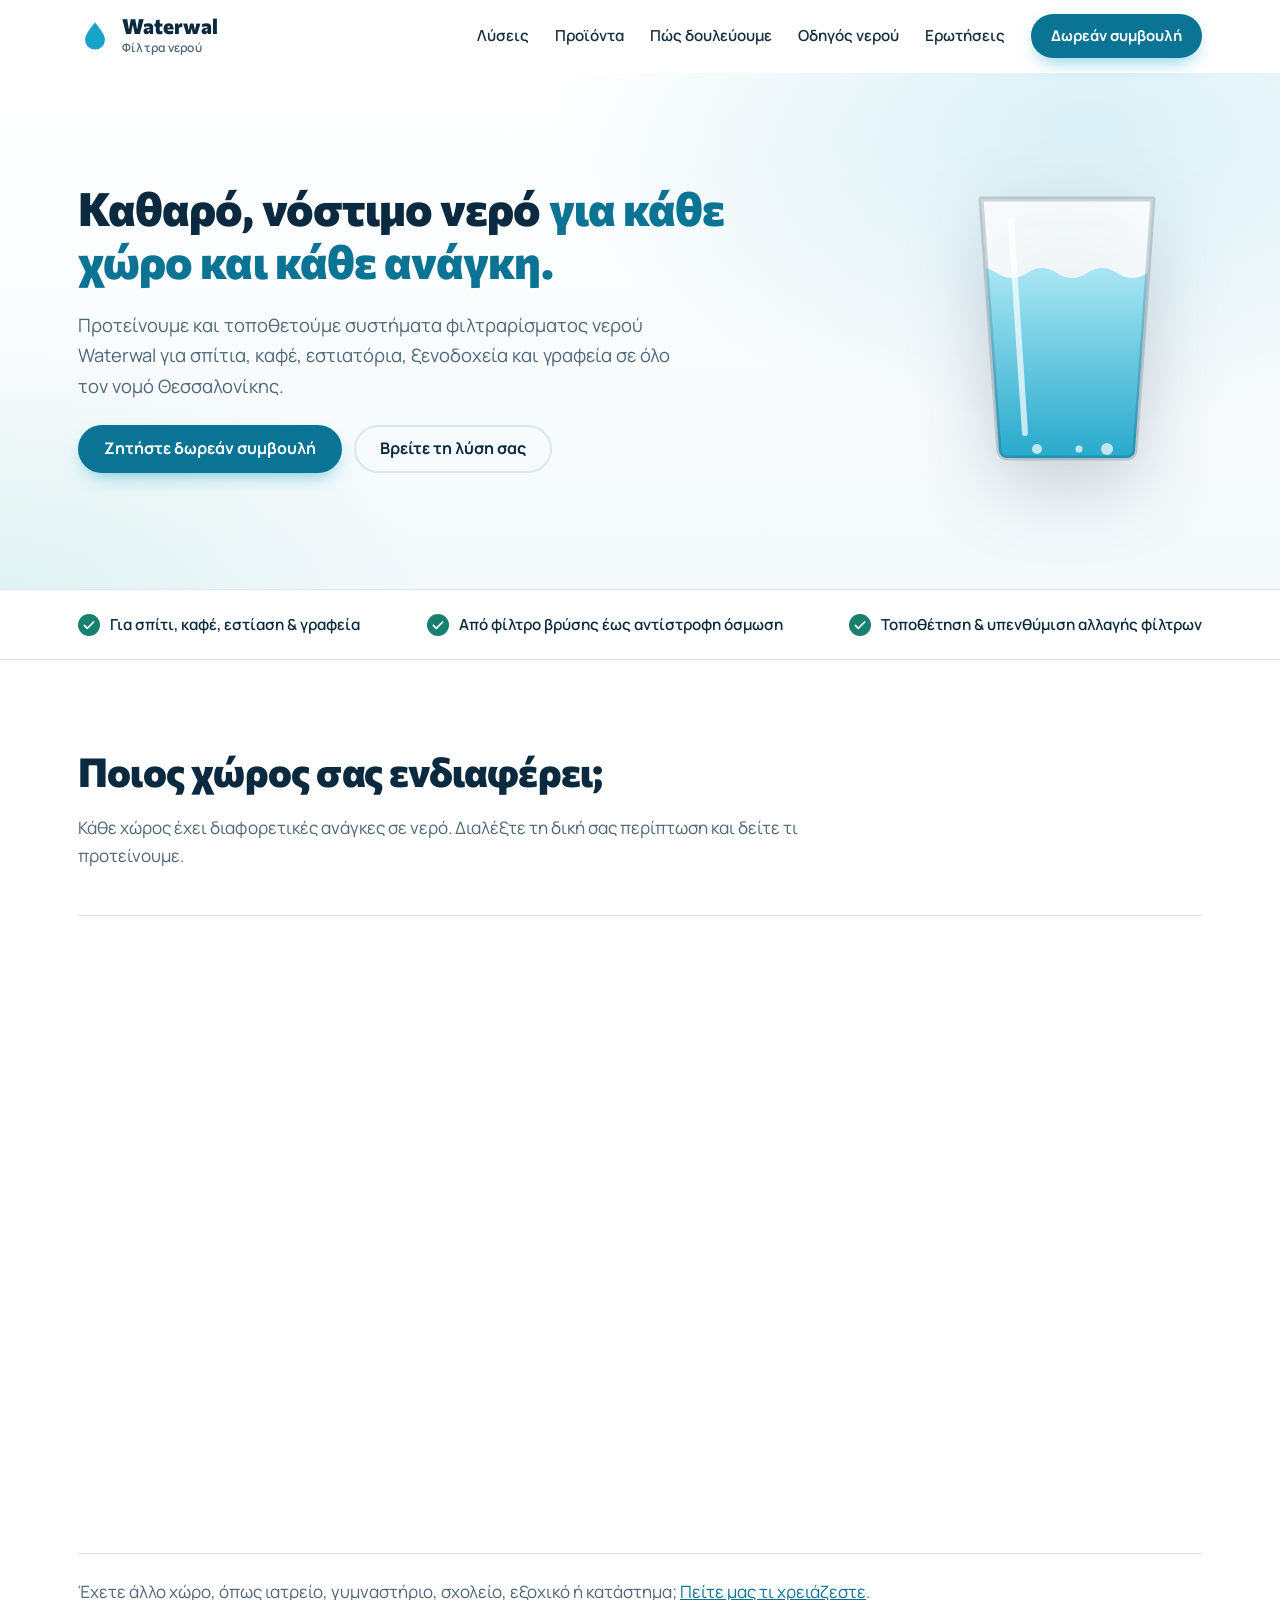
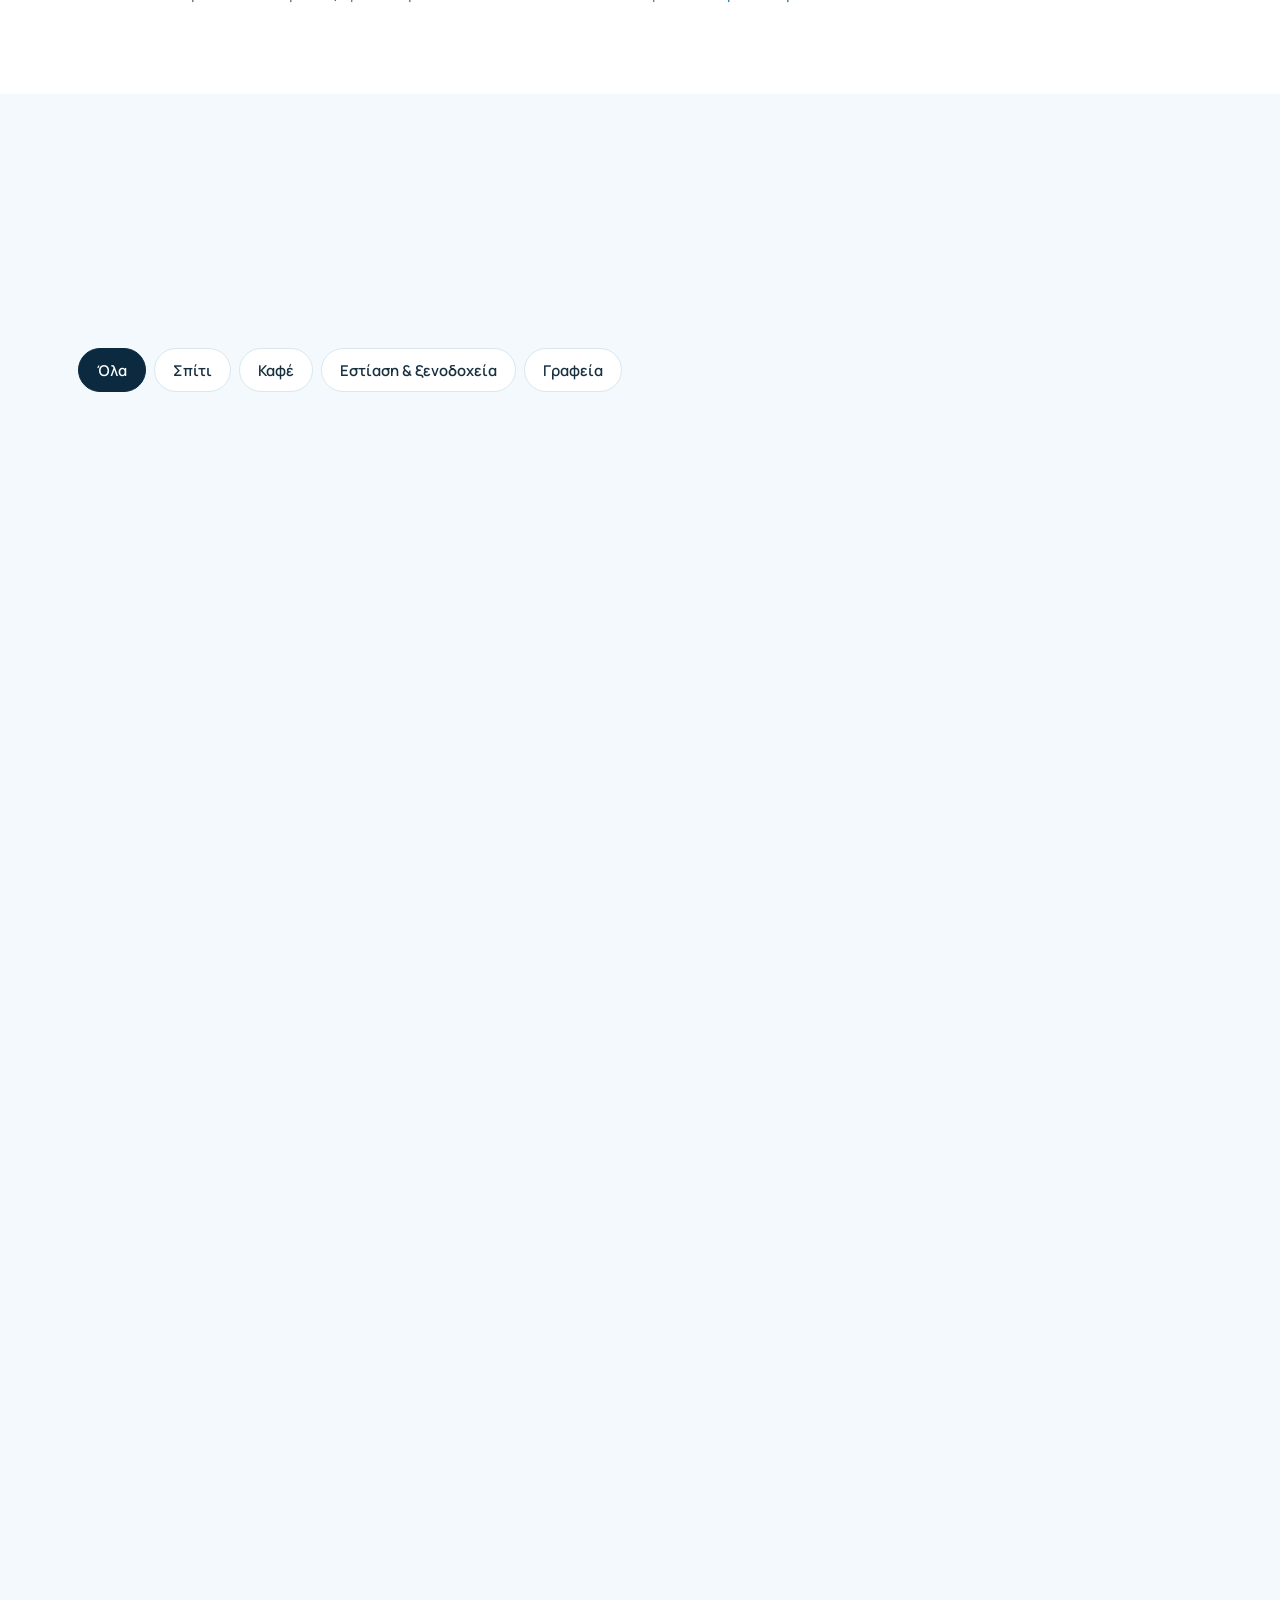
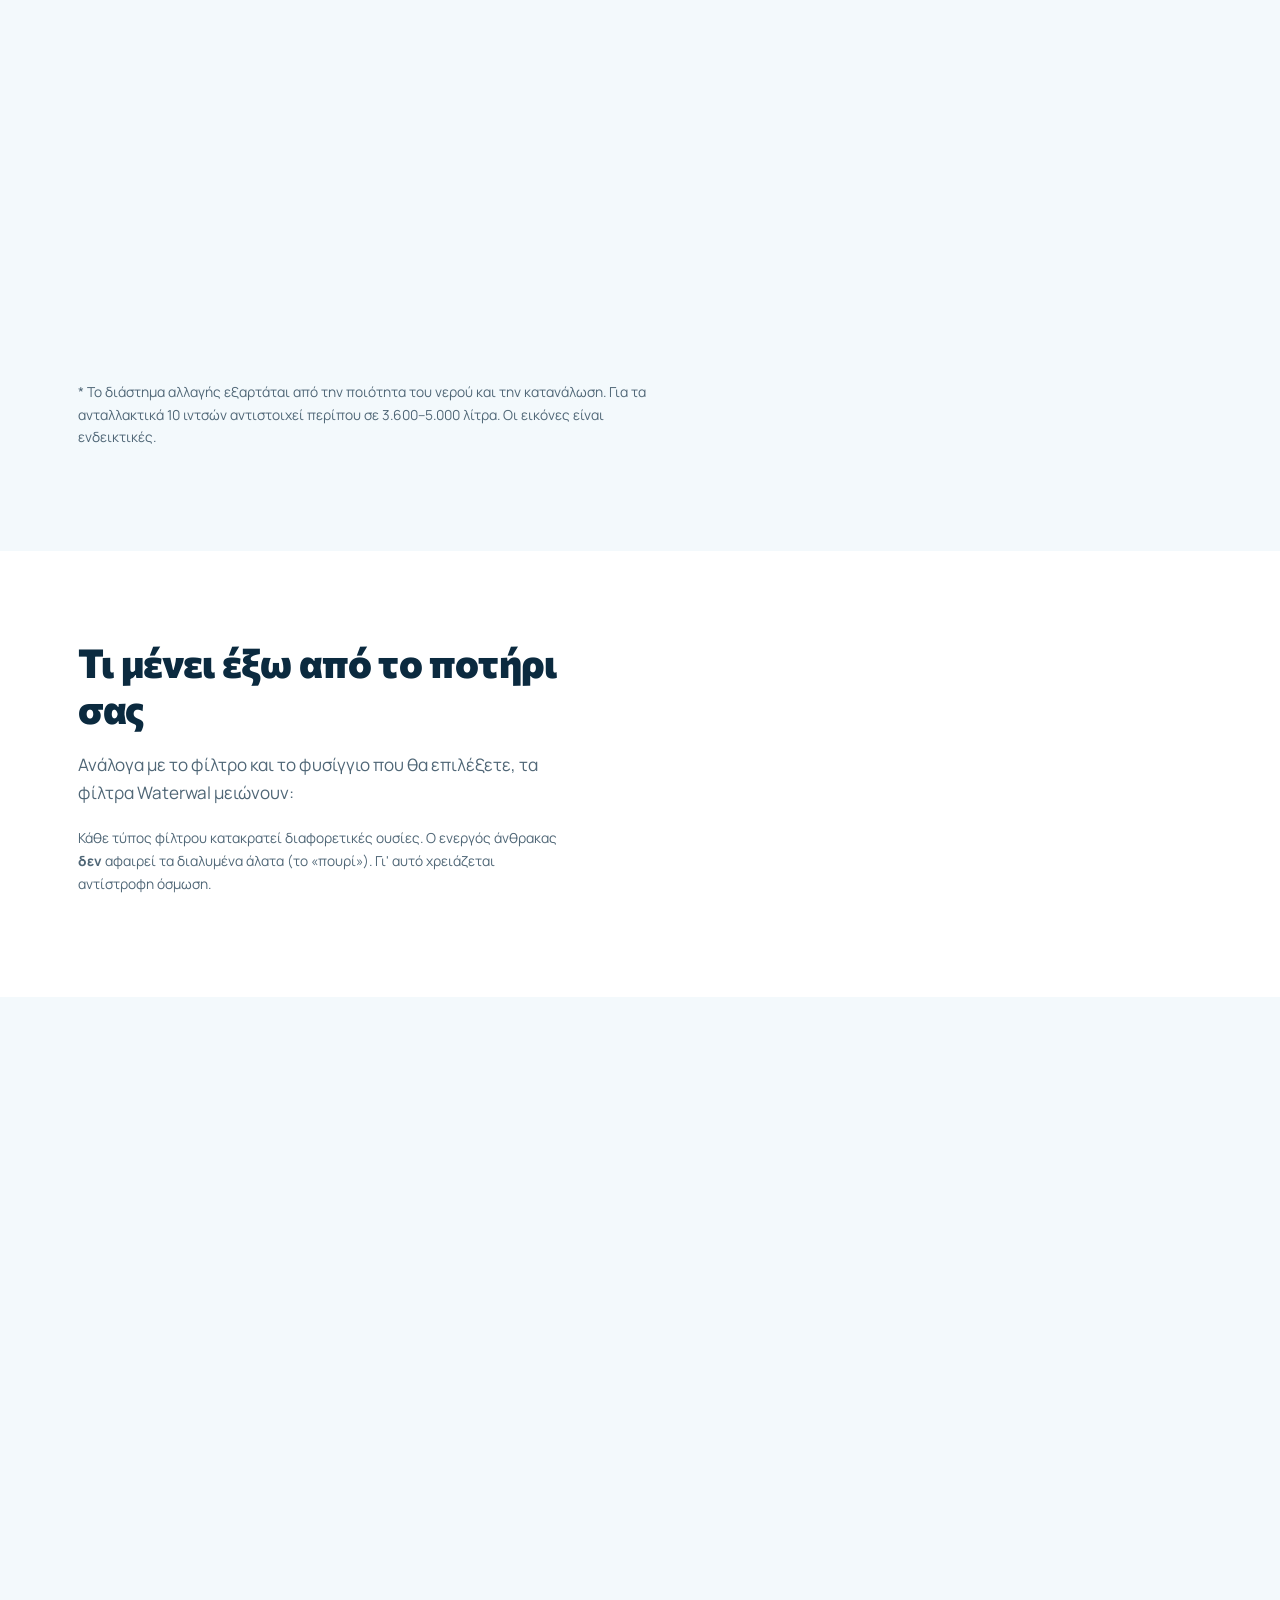
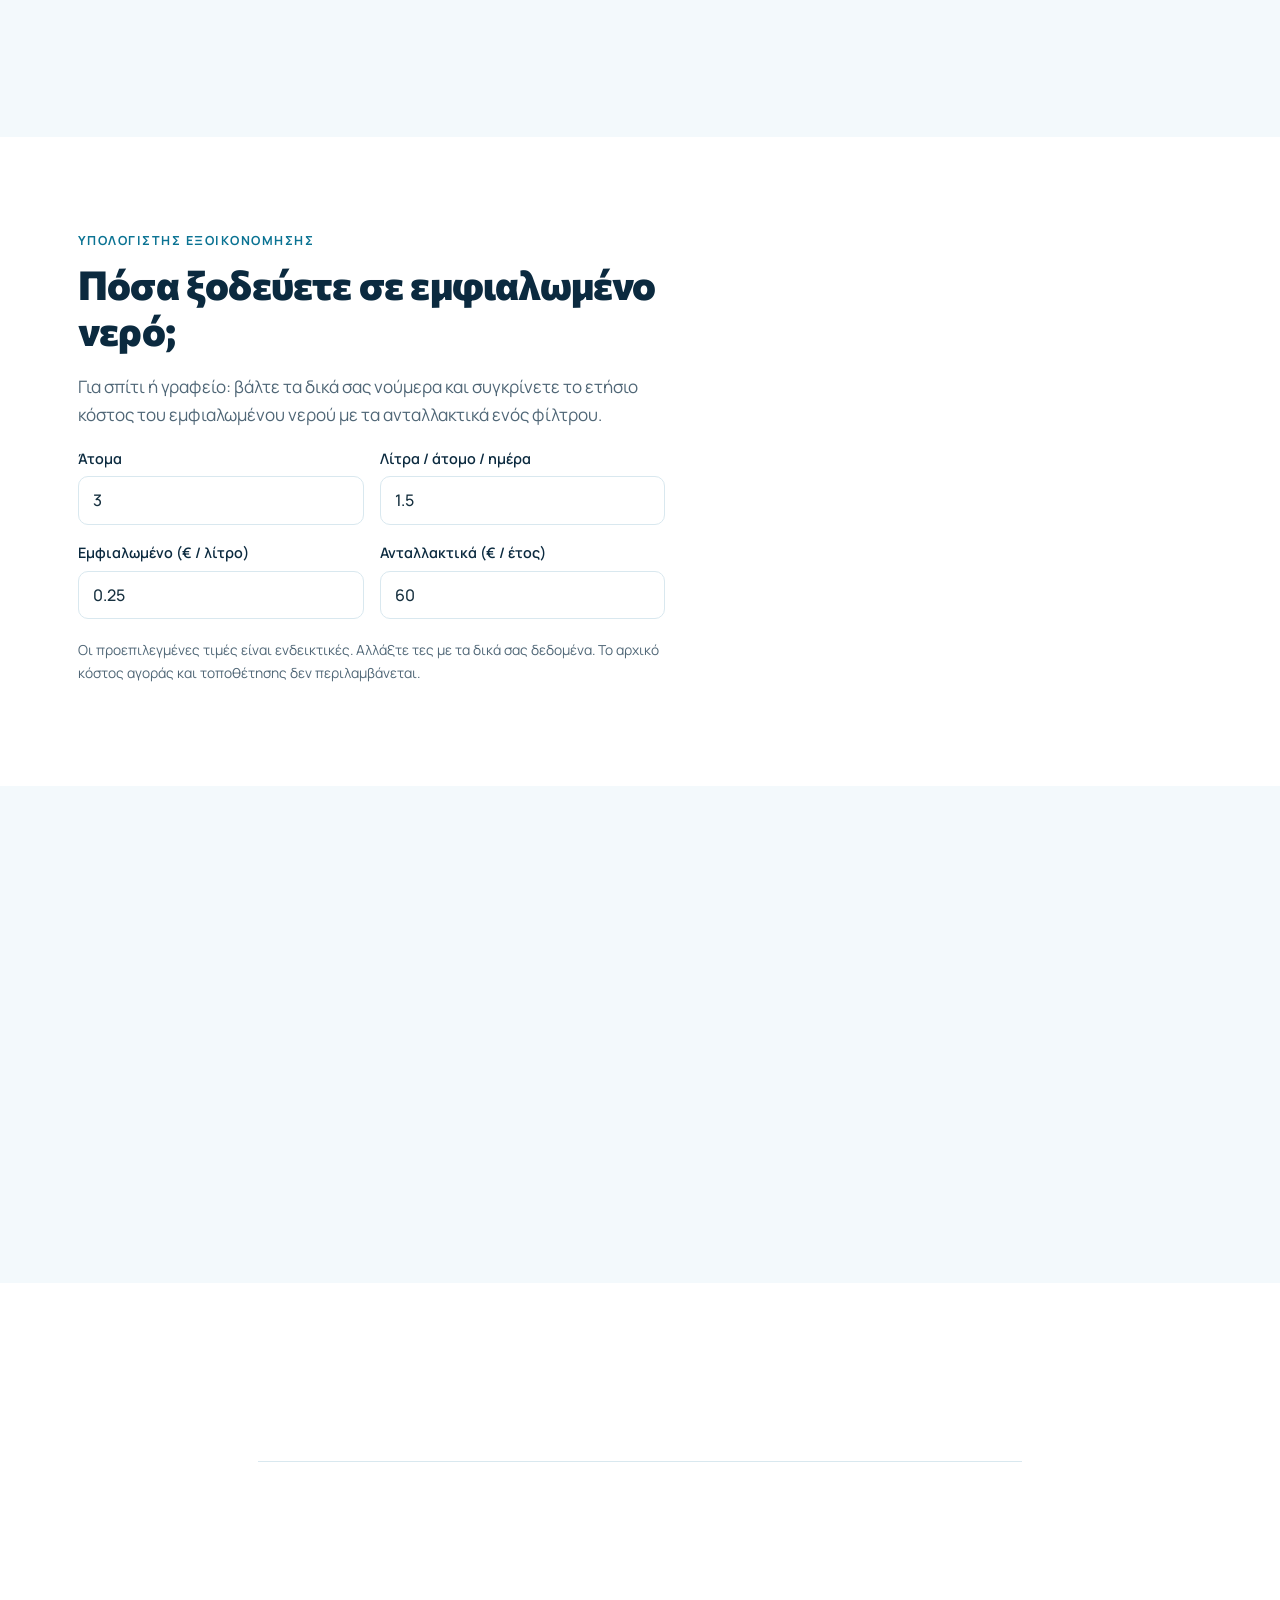
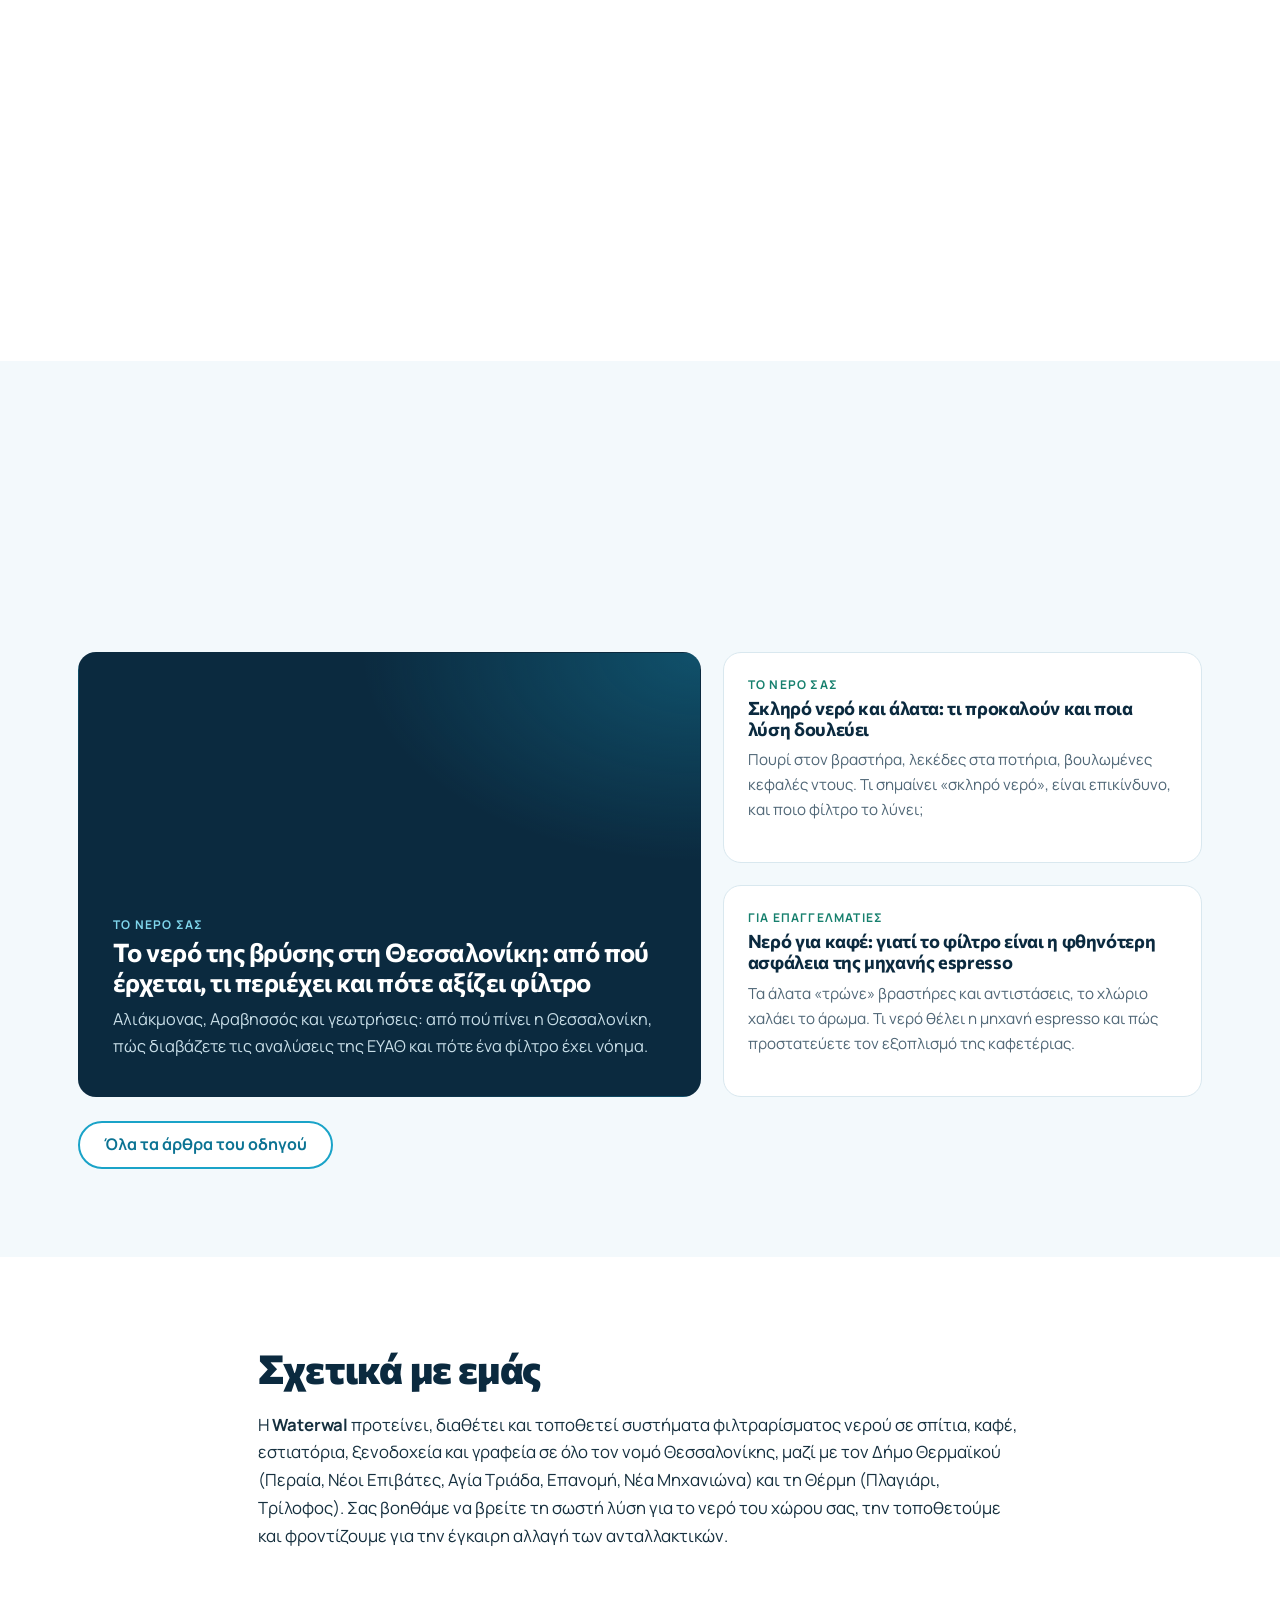
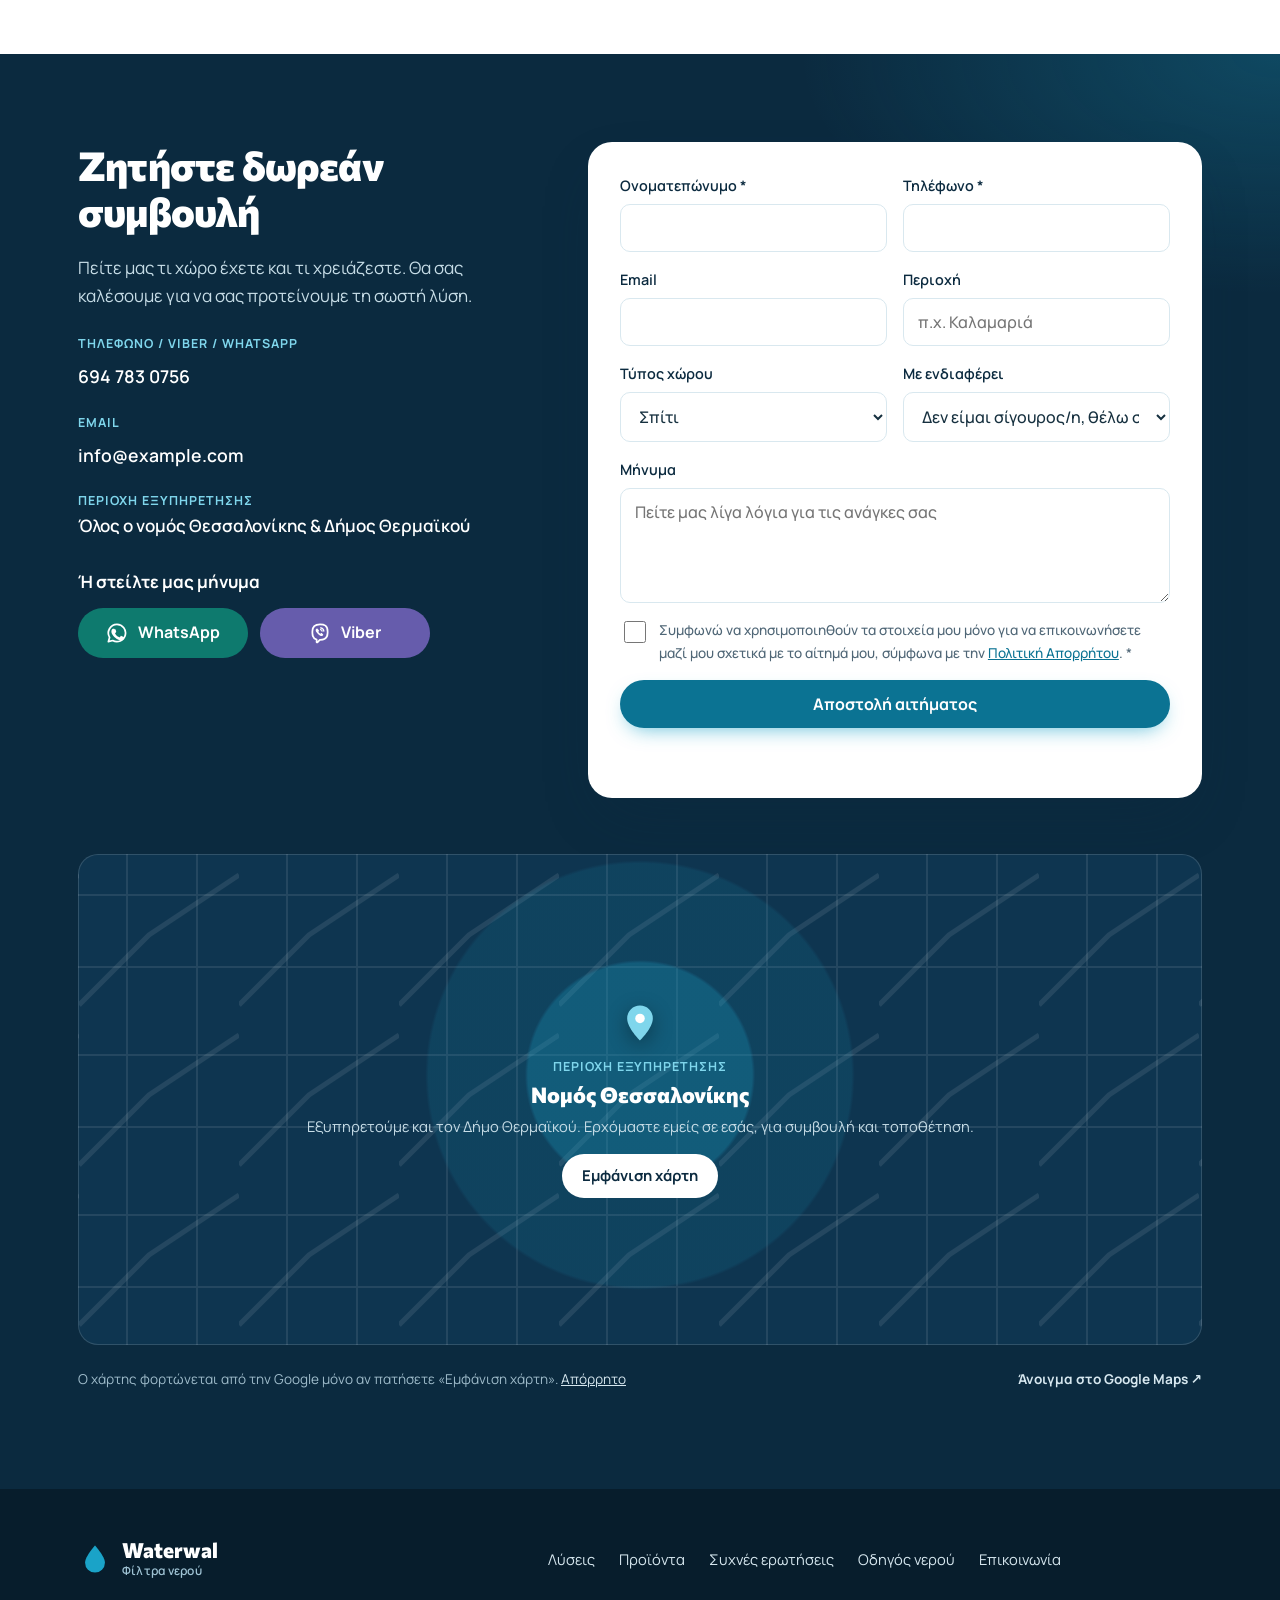
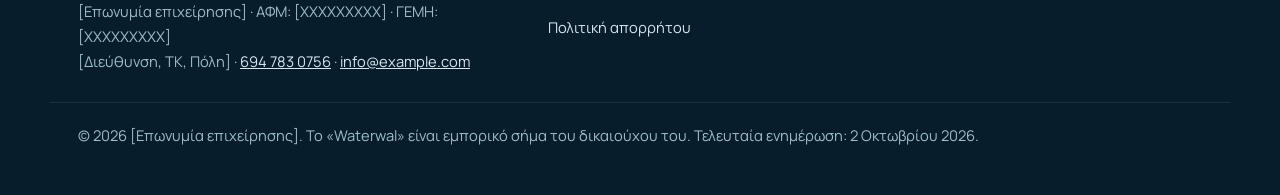
==== commit d66e3820: "fix: UX pass for form validation, contrast, and tap targets - fix phone pattern: unescaped ( ) in a " ====
--- a/index.html
+++ b/index.html
@@ -701,7 +701,7 @@
       <form class="contact-form" id="contact-form" action="https://formspree.io/f/YOUR_FORM_ID" method="POST" data-fallback-email="info@example.com">
         <div class="field-row">
           <label>Ονοματεπώνυμο *<input name="name" required maxlength="100" autocomplete="name"></label>
-          <label>Τηλέφωνο *<input name="phone" type="tel" required maxlength="25" pattern="[0-9+()\s\-]{8,25}" autocomplete="tel" inputmode="tel"></label>
+          <label>Τηλέφωνο *<input name="phone" type="tel" required maxlength="25" pattern="[0-9+\(\)\s\-]{8,25}" autocomplete="tel" inputmode="tel"></label>
         </div>
         <div class="field-row">
           <label>Email<input name="email" type="email" maxlength="120" autocomplete="email"></label>
--- a/css/styles.css
+++ b/css/styles.css
@@ -118,6 +118,7 @@
 .skip-link { position: absolute; left: -999px; top: 8px; background: var(--navy); color: #fff; padding: 8px 14px; border-radius: 8px; z-index: 100; }
 .skip-link:focus { left: 8px; }
 :focus-visible { outline: 3px solid var(--aqua); outline-offset: 3px; }
+a, button, summary, label, input, select, textarea { touch-action: manipulation; }
 
 @media (prefers-reduced-motion: reduce) {
   html { scroll-behavior: auto; }
@@ -164,10 +165,10 @@
 .site-header.is-scrolled { border-bottom-color: var(--line); box-shadow: 0 4px 20px -12px rgba(11, 42, 63, .2); }
 .header-inner { position: relative; display: flex; align-items: center; justify-content: space-between; height: var(--header-h); }
 
-.logo { display: inline-flex; align-items: center; gap: 10px; text-decoration: none; color: var(--heading); }
+.logo { display: inline-flex; align-items: center; gap: 10px; min-height: 44px; text-decoration: none; color: var(--heading); }
 .logo-mark { width: 30px; height: 30px; color: var(--aqua); flex: none; }
 .logo-text { font: 800 1.2rem/1 var(--font-head); display: flex; flex-direction: column; }
-.logo-text small { font: 600 .7rem/1.3 var(--font-body); color: var(--muted); letter-spacing: .02em; margin-top: 3px; }
+.logo-text small { font: 600 .75rem/1.3 var(--font-body); color: var(--muted); letter-spacing: .02em; margin-top: 3px; }
 .logo-light { color: #fff; }
 .logo-light .logo-text small { color: #9fc3d4; }
 
@@ -197,9 +198,9 @@
   }
   .site-nav { gap: 16px; }
   .site-nav a { white-space: nowrap; }
-  .site-nav a:not(.btn) { padding: 0; border: 0; font-size: .9rem; }
+  .site-nav a:not(.btn) { padding: 10px 0; border: 0; font-size: .9rem; }
   .site-nav a:not(.btn):hover { color: var(--accent-text); }
-  .site-nav a[aria-current="page"] { color: var(--accent-text); }
+  .site-nav a[aria-current] { color: var(--accent-text); text-decoration: underline; text-decoration-thickness: 2px; text-underline-offset: 6px; }
   .site-nav .btn { margin-top: 0; }
 }
 @media (min-width: 1100px) {
@@ -254,7 +255,7 @@
 .section-tint { background: var(--bg-tint); }
 .section-head { max-width: 760px; margin-bottom: 28px; }
 .section-sub { color: var(--muted); font-size: 1.02rem; }
-.footnote { color: var(--muted); font-size: .86rem; margin-top: 20px; }
+.footnote { color: var(--muted); font-size: .86rem; margin-top: 20px; max-width: 75ch; }
 @media (min-width: 900px) {
   .section { padding: 88px 0; }
   .section-head { margin-bottom: 44px; }
@@ -395,7 +396,7 @@
   display: grid; gap: 4px;
 }
 .calc-row { display: flex; justify-content: space-between; align-items: baseline; gap: 16px; padding: 12px 0; border-bottom: 1px solid rgba(255, 255, 255, .12); color: #c7dde7; font-size: .95rem; }
-.calc-row strong { color: #fff; font: 700 1.15rem/1 var(--font-head); white-space: nowrap; }
+.calc-row strong { color: #fff; font: 700 1.15rem/1 var(--font-head); white-space: nowrap; font-variant-numeric: tabular-nums; }
 .calc-total { border-bottom: 0; padding: 18px 0 10px; }
 .calc-total span { color: #fff; font-weight: 700; }
 .calc-total strong { font-size: 2rem; color: #7fe3cf; }
@@ -463,6 +464,10 @@
 .contact-form .consent { flex-direction: row; align-items: flex-start; gap: 10px; font-weight: 500; font-size: .85rem; color: var(--muted); }
 .consent input { width: 22px; height: 22px; min-height: 0; flex: none; margin-top: 2px; accent-color: var(--aqua-dark); }
 .hp { position: absolute; left: -9999px; width: 1px; height: 1px; }
+.field-error { color: var(--danger-text); font-size: .85rem; font-weight: 600; line-height: 1.4; }
+.field-error[hidden] { display: none; }
+.contact-form [aria-invalid="true"] { border-color: var(--danger-text); }
+.contact-form [aria-invalid="true"]:focus { box-shadow: 0 0 0 4px rgba(192, 57, 43, .18); }
 .form-status { margin: 0; font-weight: 600; font-size: .95rem; min-height: 1.4em; }
 .form-status.ok { color: var(--success-text); }
 .form-status.err { color: var(--danger-text); }
@@ -516,12 +521,13 @@
 @media (min-width: 900px) {
   .site-footer { padding: 48px 0; font-size: .92rem; }
   .footer-grid { flex-direction: row; justify-content: space-between; gap: 32px; }
-  .site-footer nav { align-items: flex-start; gap: 12px 24px; }
-  .site-footer nav a { padding: 0; }
+  .site-footer nav { align-items: flex-start; gap: 0 24px; }
+  .site-footer nav a { padding: 10px 0; }
 }
 
 /* ---------- Viber / WhatsApp ---------- */
-:root { --whatsapp: #0e7a6e; --viber: #665cac; } /* σκουρότερες αποχρώσεις των brand χρωμάτων για αντίθεση ≥ 4.5:1 με λευκό κείμενο */
+:root { --whatsapp: #0e7a6e; --viber: #665cac; --whatsapp-text: var(--whatsapp); --viber-text: var(--viber); }
+@media (prefers-color-scheme: dark) { :root { --whatsapp-text: #4fd1b5; --viber-text: #a99cf0; } } /* σκουρότερες αποχρώσεις των brand χρωμάτων για αντίθεση ≥ 4.5:1 με λευκό κείμενο */
 .chat-title { margin: 28px 0 12px; color: #fff; font-weight: 700; }
 .chat-buttons { display: grid; grid-template-columns: repeat(2, minmax(0, 1fr)); gap: 12px; }
 .btn-chat { color: #fff; gap: 10px; }
@@ -546,8 +552,8 @@
 .action-bar a + a { border-left: 1px solid var(--line); }
 .action-bar svg { width: 24px; height: 24px; }
 .action-call { color: var(--accent-text); }
-.action-viber { color: var(--viber); }
-.action-whatsapp { color: var(--whatsapp); }
+.action-viber { color: var(--viber-text); }
+.action-whatsapp { color: var(--whatsapp-text); }
 .action-bar a:active { background: var(--bg-tint); }
 @media (min-width: 900px) { .action-bar { display: none; } }
 
@@ -568,7 +574,7 @@
 .breadcrumb { font-size: .85rem; color: var(--muted); margin: 0 0 16px; }
 .breadcrumb ol { list-style: none; padding: 0; margin: 0; display: flex; flex-wrap: wrap; gap: 2px 0; }
 .breadcrumb li + li::before { content: "›"; margin: 0 8px; color: var(--line); }
-.breadcrumb a { color: var(--muted); text-decoration: none; display: inline-block; padding: 6px 0; }
+.breadcrumb a { color: var(--muted); text-decoration: none; display: inline-flex; align-items: center; min-height: 44px; }
 .breadcrumb a:hover { color: var(--accent-text); text-decoration: underline; }
 
 /* Hub */
@@ -586,7 +592,7 @@
 .guide-card h2 a::after, .guide-card h3 a::after { content: ""; position: absolute; inset: 0; border-radius: inherit; } /* όλη η κάρτα clickable */
 .guide-card p { color: var(--muted); font-size: .95rem; margin: 0 0 14px; }
 .guide-card .meta { margin-top: auto; margin-bottom: 0; font-size: .82rem; font-weight: 600; color: var(--accent-text); }
-.guide-tag { font: 700 .72rem/1 var(--font-body); letter-spacing: .1em; text-transform: uppercase; color: var(--success-text); }
+.guide-tag { font: 700 .75rem/1 var(--font-body); letter-spacing: .1em; text-transform: uppercase; color: var(--success-text); }
 /* Home page preview: one lead article and two smaller ones (1 + 2), not three equal cards */
 @media (min-width: 900px) {
   #odigos .guide-grid { grid-template-columns: 1.3fr 1fr; gap: 22px; }
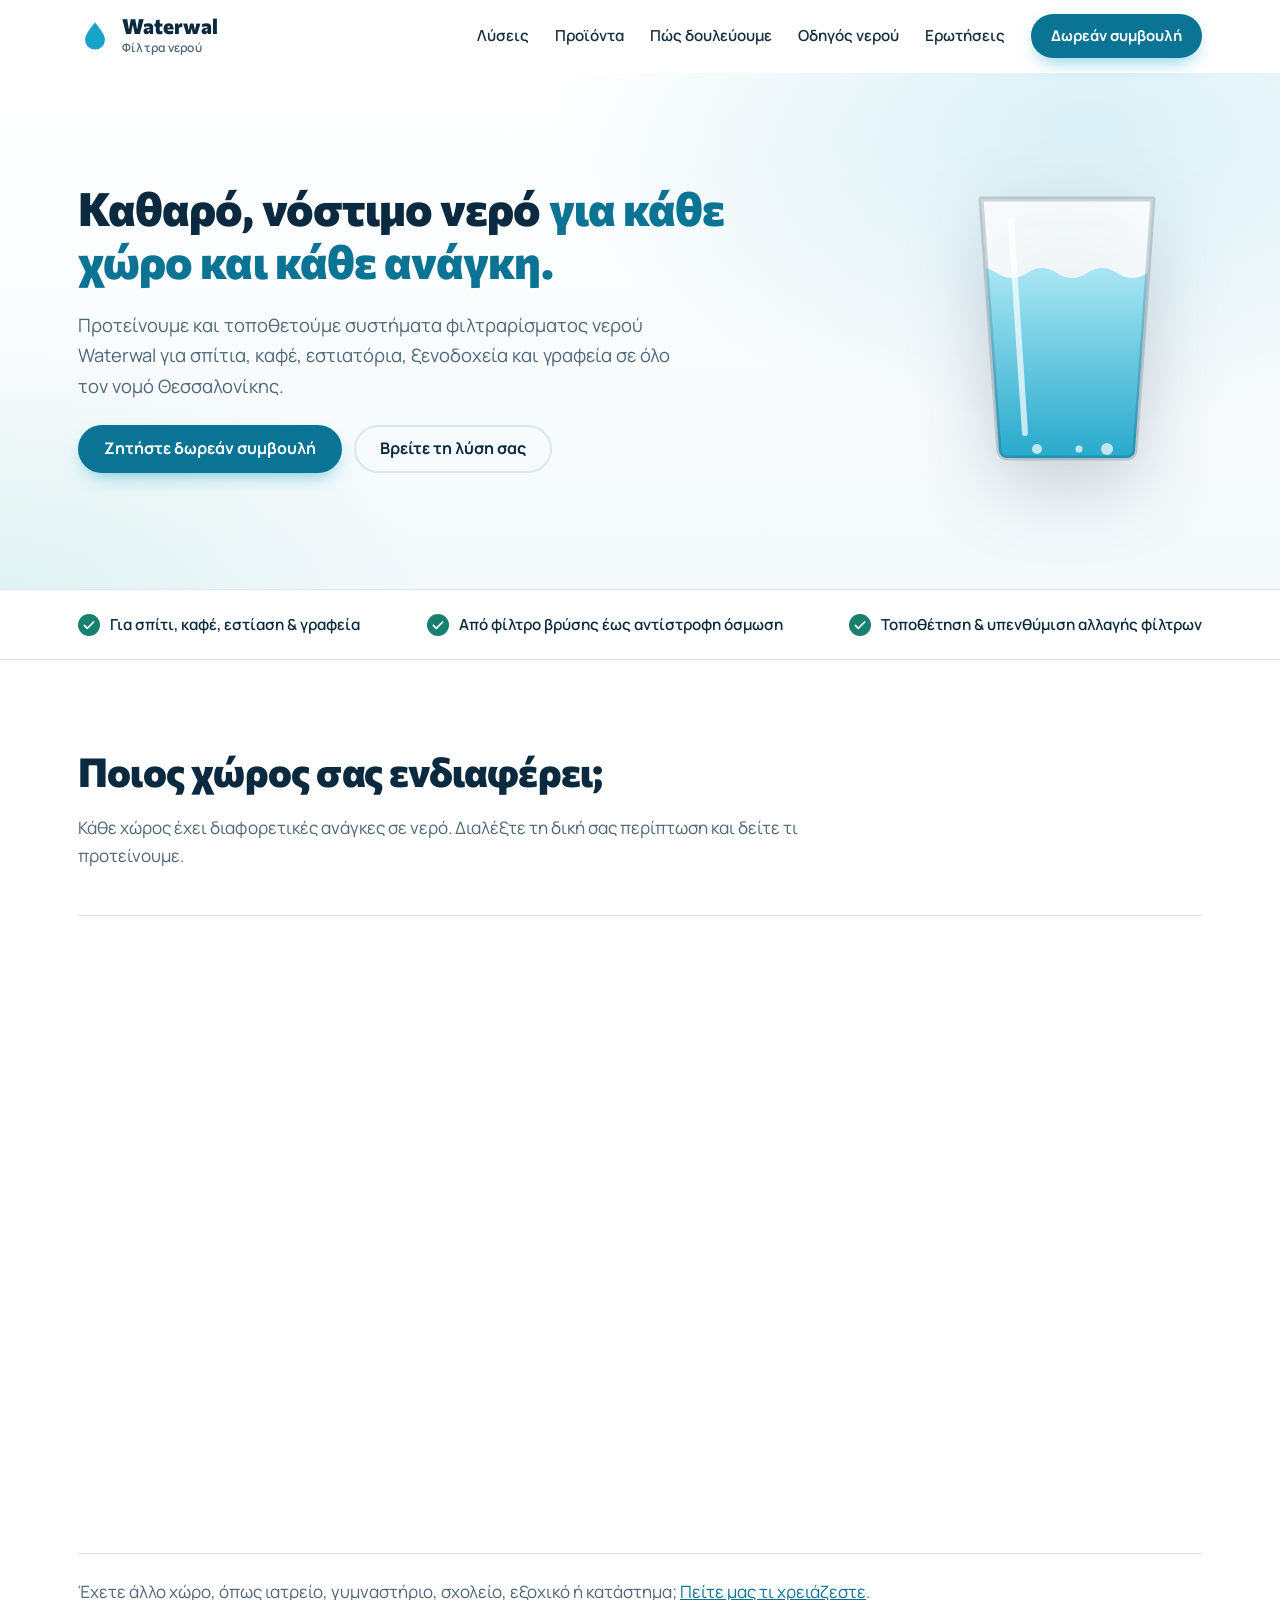
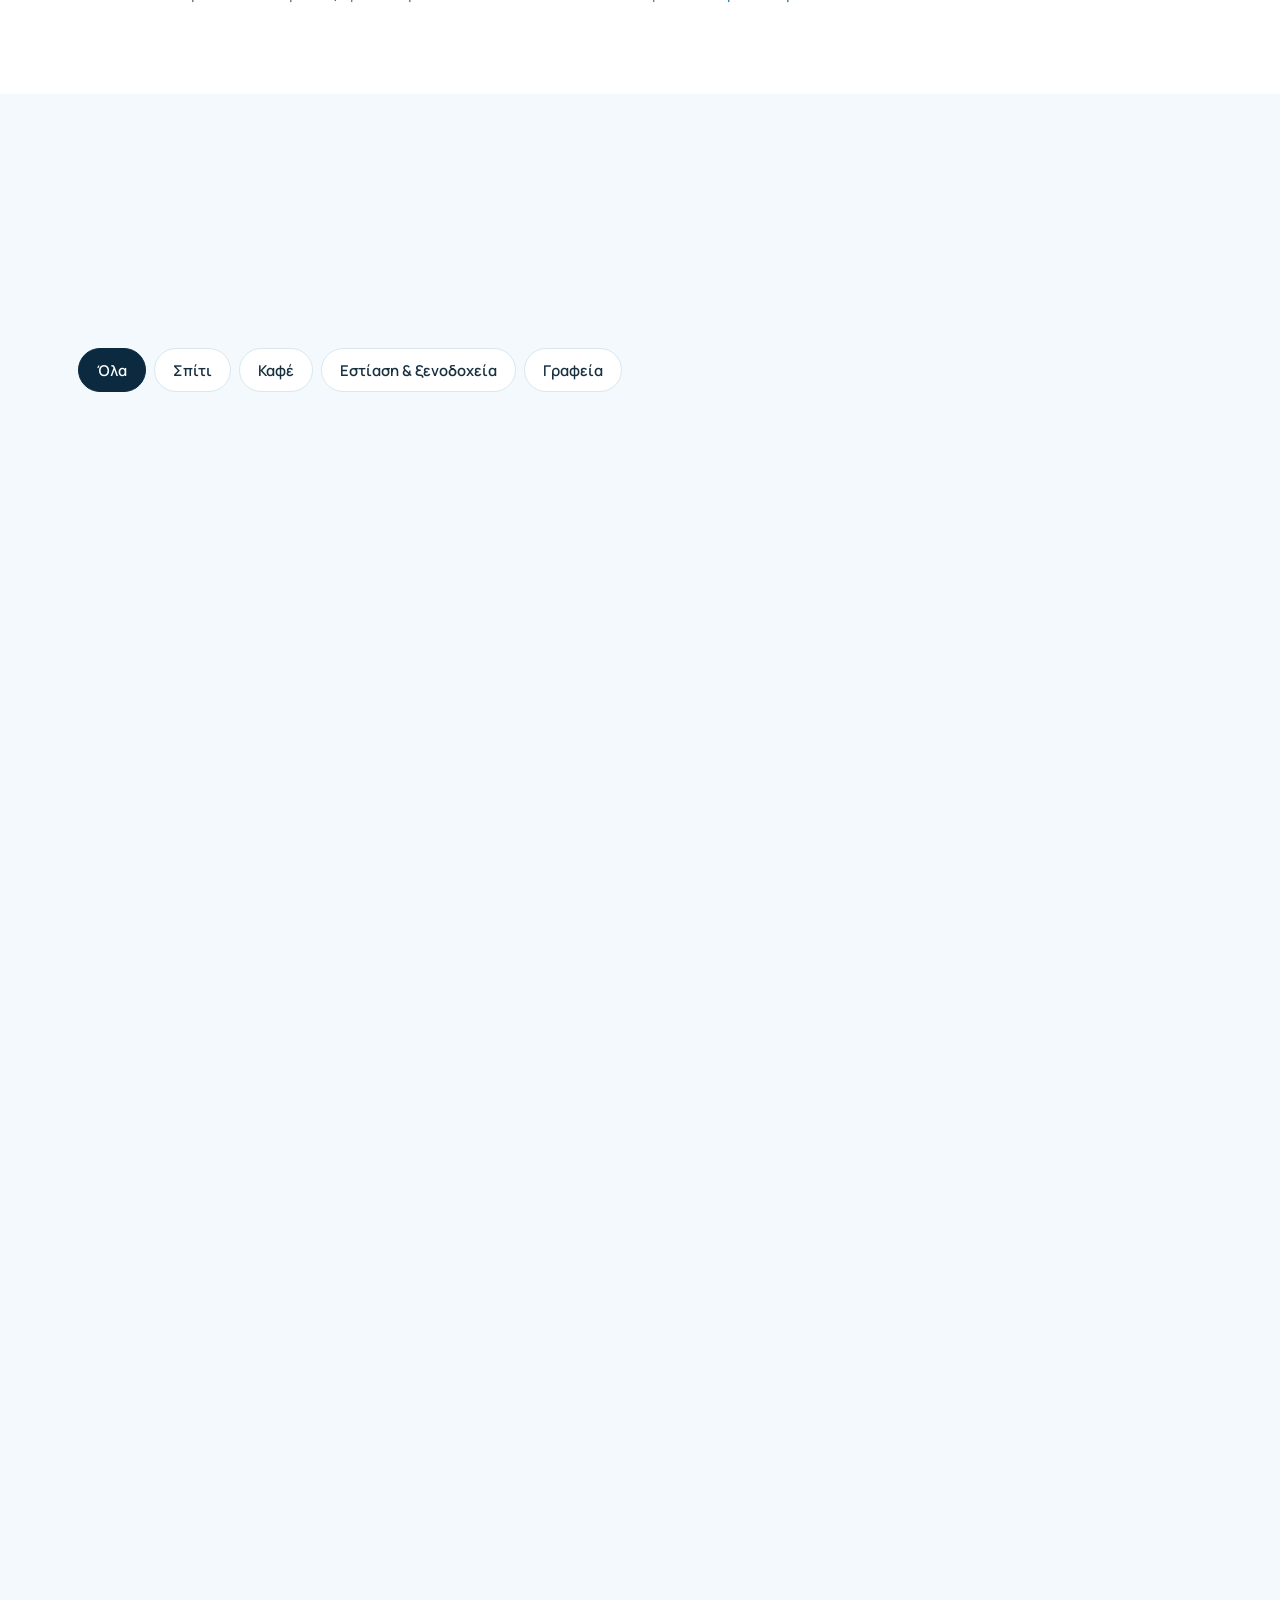
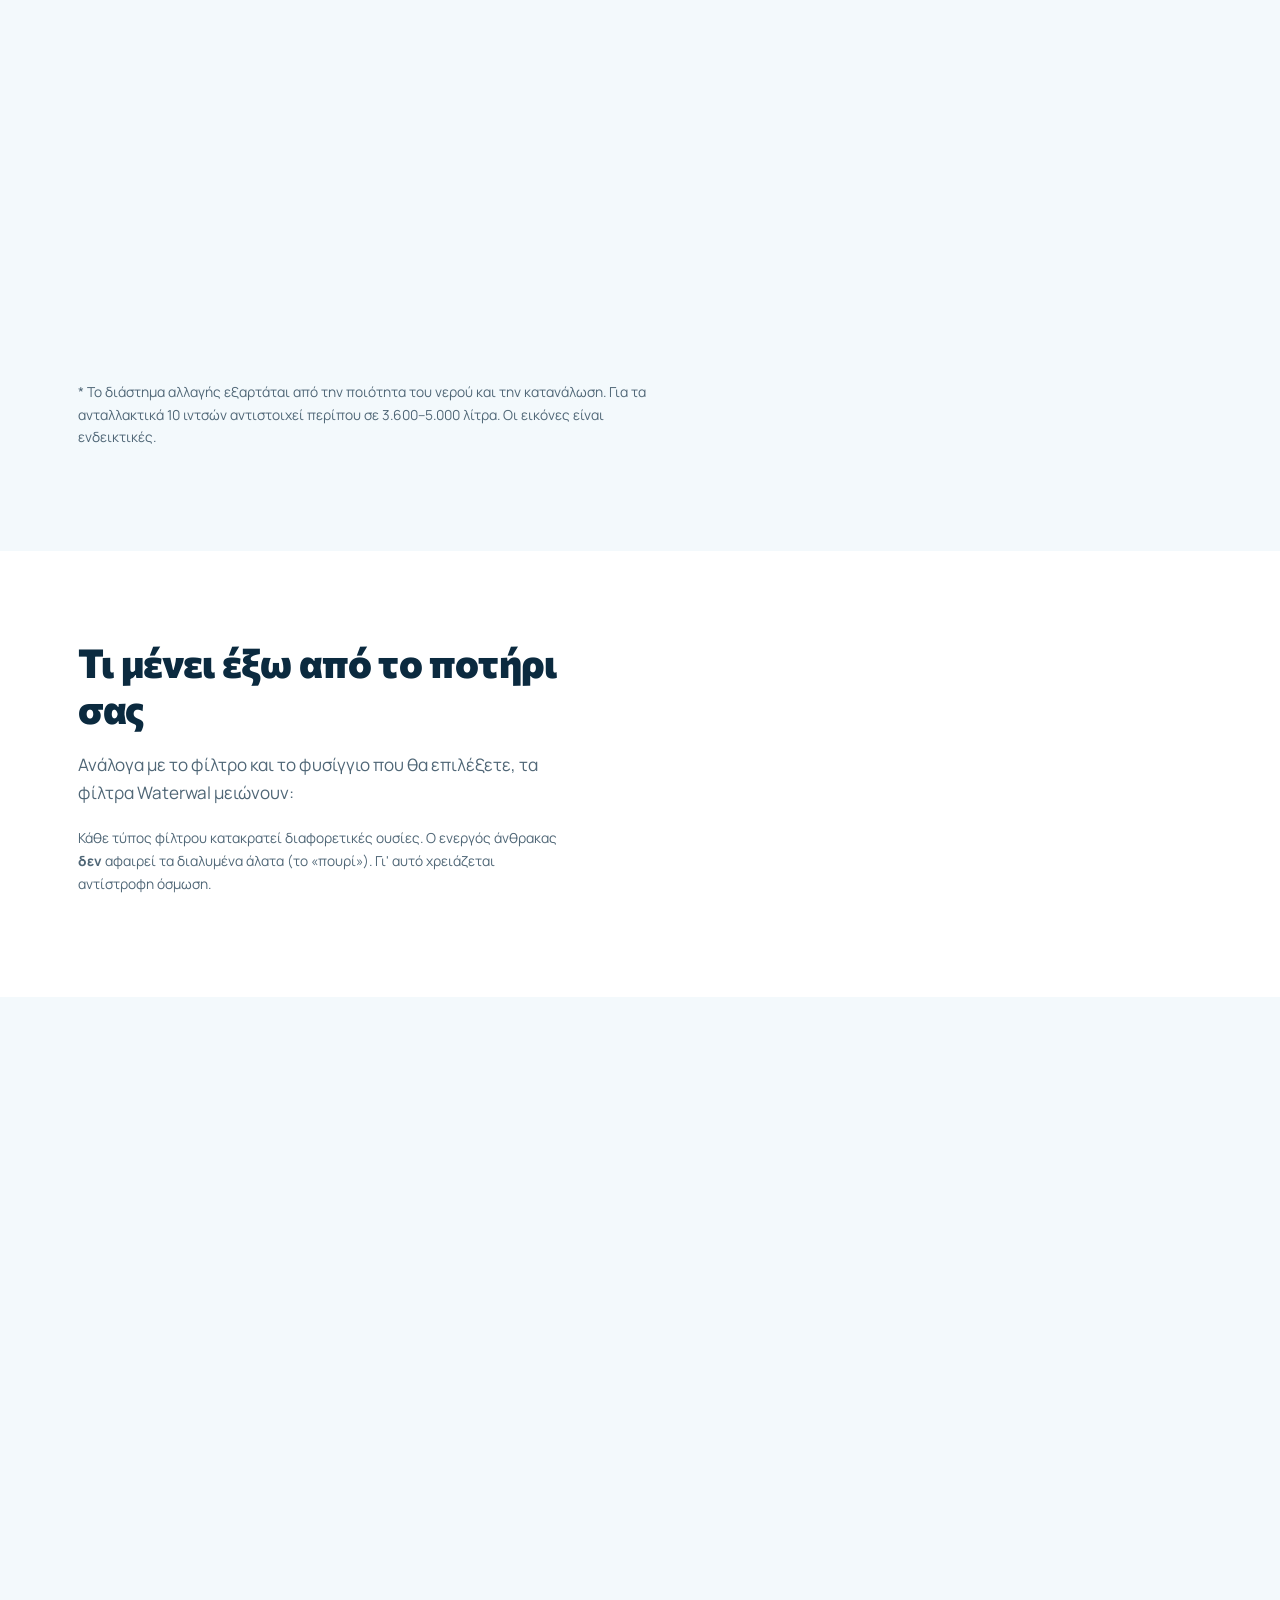
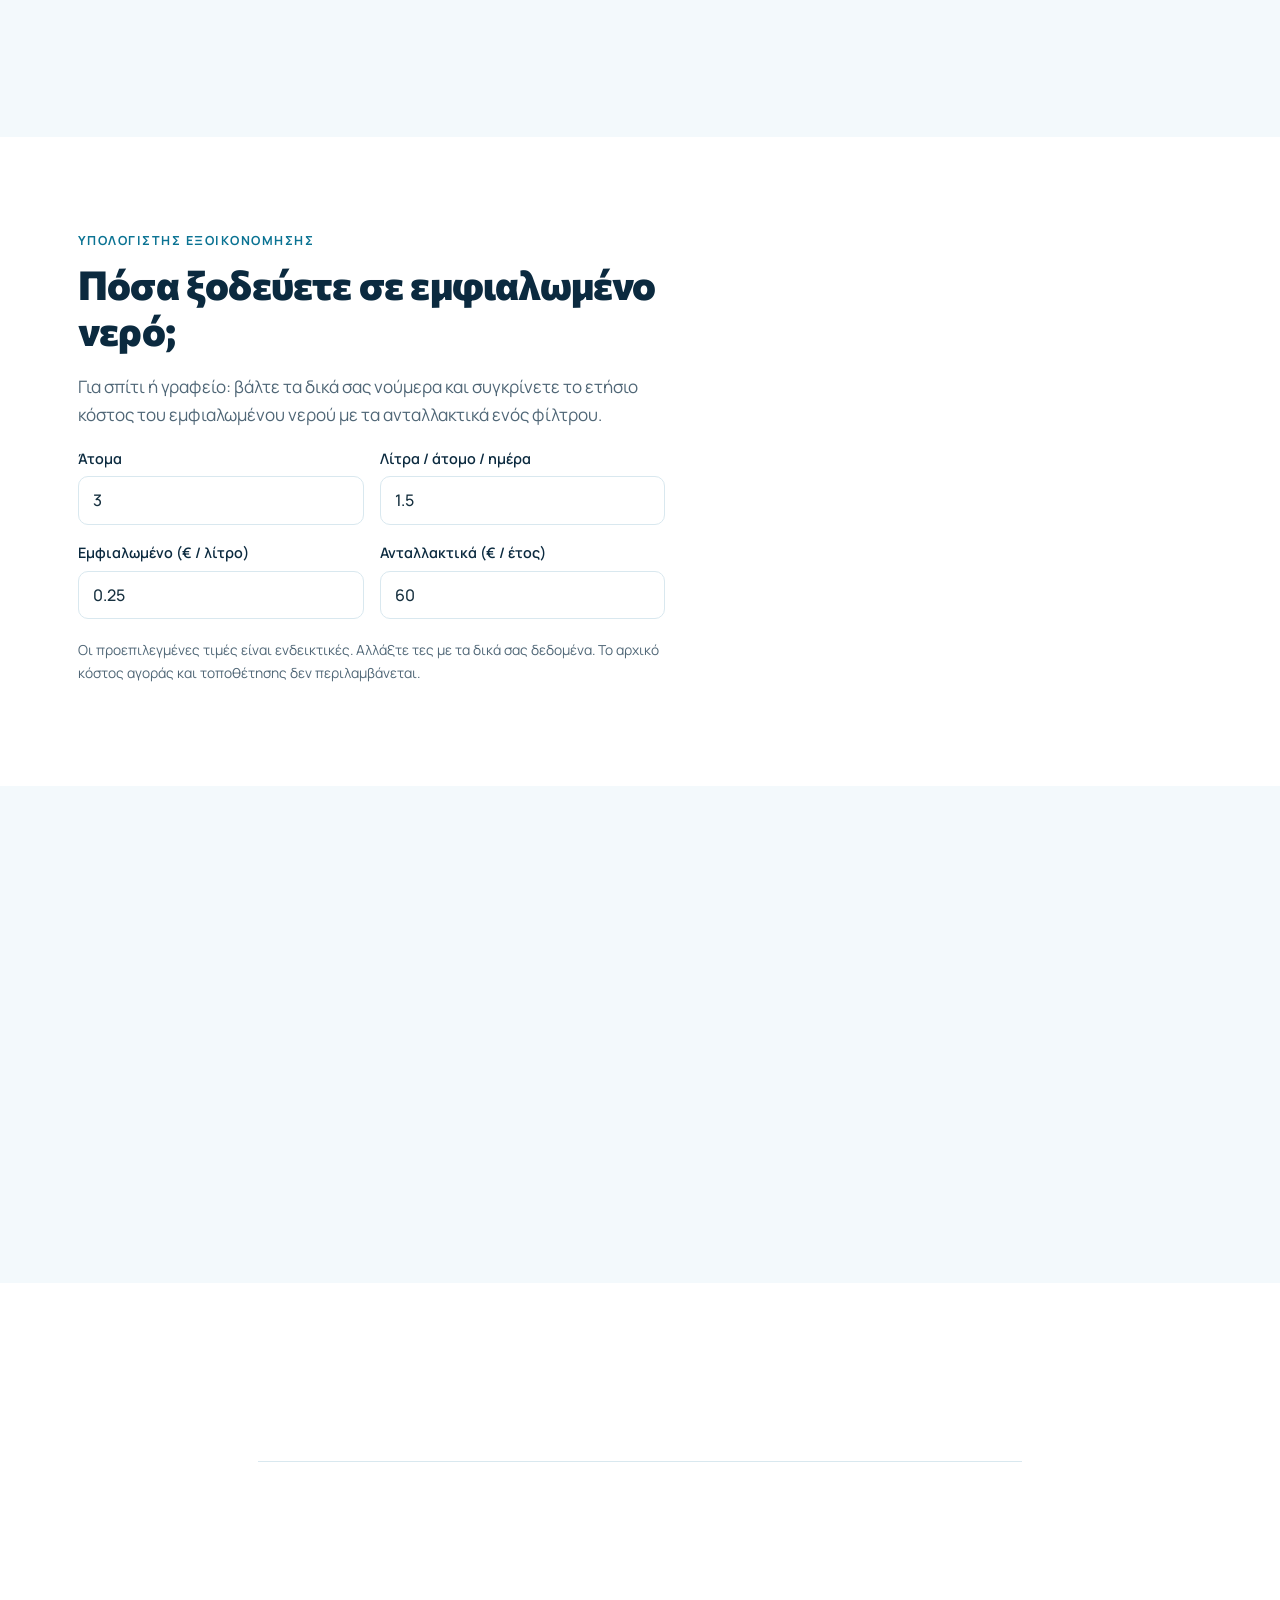
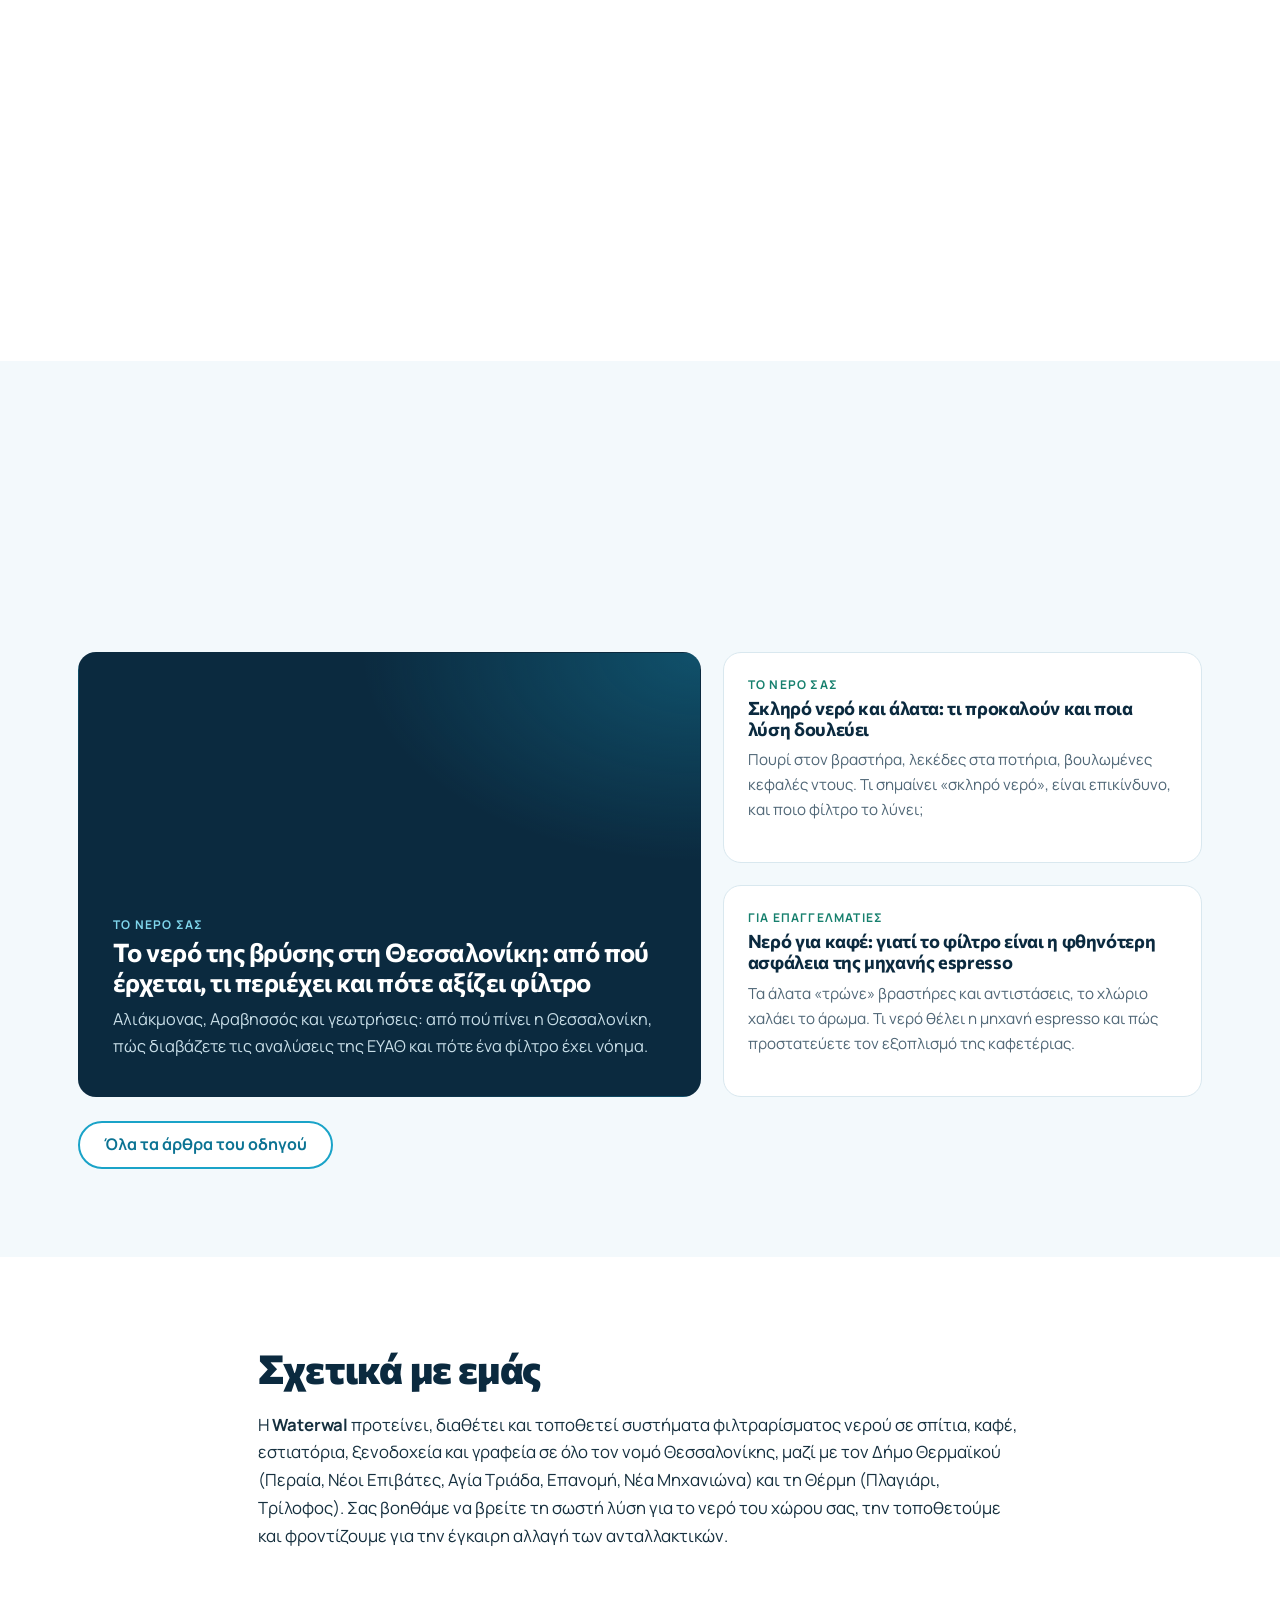
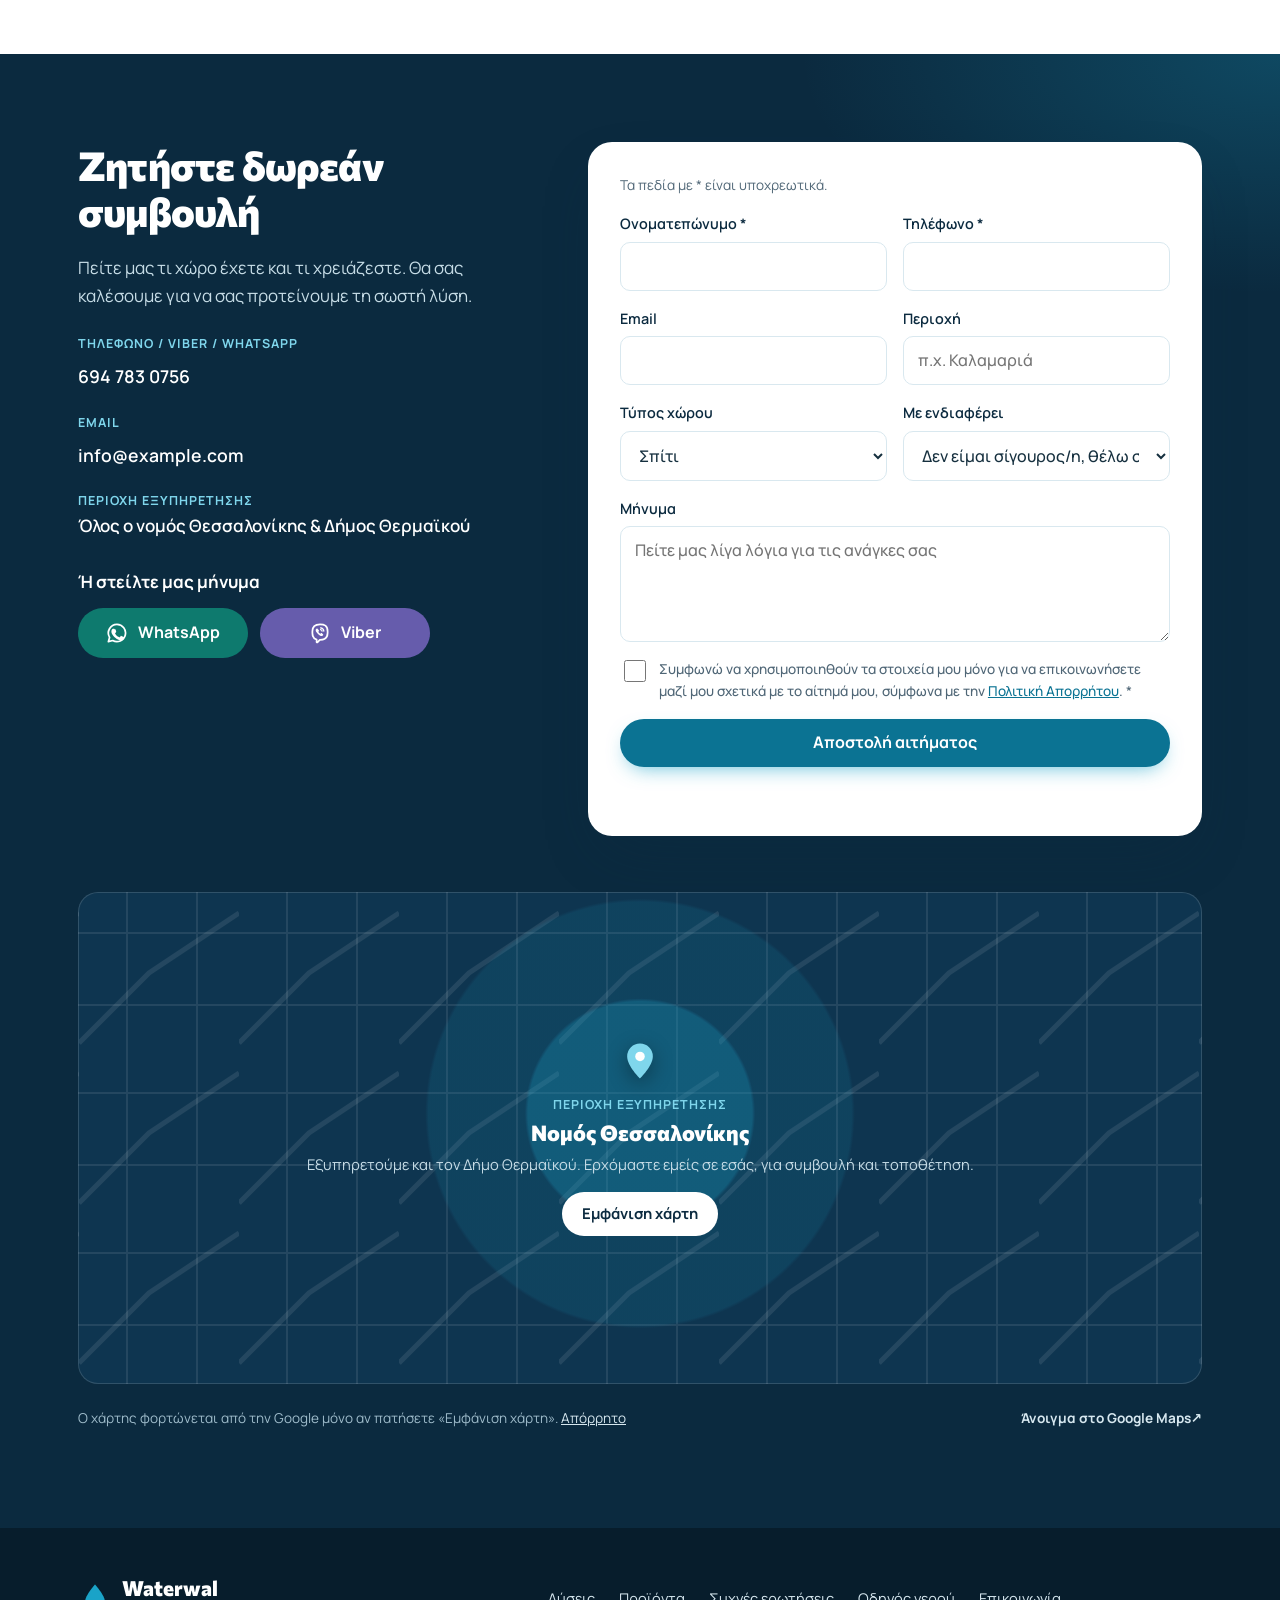
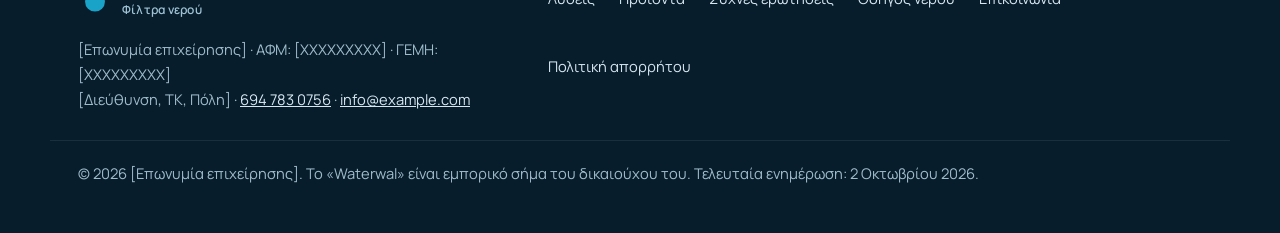
==== commit 8f9b2214: "feat: accessibility pass and security hardening Accessibility: - Form errors sit next to each field," ====
--- a/index.html
+++ b/index.html
@@ -4,7 +4,7 @@
   <meta charset="utf-8">
   <meta name="viewport" content="width=device-width, initial-scale=1, viewport-fit=cover">
   <!-- Ασφάλεια: Content Security Policy. Η ίδια πολιτική (μαζί με frame-ancestors) στέλνεται και ως HTTP header από τα _headers / .htaccess -->
-  <meta http-equiv="Content-Security-Policy" content="default-src 'self'; script-src 'self'; style-src 'self'; img-src 'self' data:; font-src 'self'; connect-src 'self' https://formspree.io; frame-src https://www.google.com https://maps.google.com; form-action 'self' https://formspree.io; base-uri 'self'; object-src 'none'; upgrade-insecure-requests">
+  <meta http-equiv="Content-Security-Policy" content="default-src 'none'; script-src 'self'; style-src 'self'; img-src 'self' data:; font-src 'self'; manifest-src 'self'; connect-src https://formspree.io; frame-src https://www.google.com https://maps.google.com; form-action https://formspree.io; base-uri 'none'; object-src 'none'; require-trusted-types-for 'script'; trusted-types 'none'; upgrade-insecure-requests">
   <meta name="referrer" content="strict-origin-when-cross-origin">
 
   <!-- TODO: αντικαταστήστε παντού το https://www.example.gr/ με το πραγματικό σας domain (βλ. README) -->
@@ -33,6 +33,7 @@
   <meta name="twitter:title" content="Φίλτρα Νερού Waterwal στη Θεσσαλονίκη – Σπίτι, Καφέ &amp; Επαγγελματίες">
   <meta name="twitter:description" content="Καθαρό, νόστιμο νερό από τη βρύση, σε όλο τον νομό Θεσσαλονίκης. Ζητήστε δωρεάν συμβουλή.">
   <meta name="twitter:image" content="https://www.example.gr/assets/og-image.jpg">
+  <meta name="twitter:image:alt" content="Ποτήρι με καθαρό νερό και η φράση: Φίλτρα νερού Waterwal για σπίτι, καφέ και επαγγελματίες">
 
   <link rel="icon" href="assets/favicon.svg" type="image/svg+xml">
   <link rel="icon" href="assets/favicon-32.png" sizes="32x32" type="image/png">
@@ -326,7 +327,7 @@
             <li>Φίλτρο κεντρικής παροχής για όλο το σπίτι</li>
             <li>Φίλτρο ντους για λιγότερο χλώριο στο μπάνιο</li>
           </ul>
-          <a class="solution-link" href="#products" data-show="home">Δείτε τα προϊόντα για το σπίτι →</a>
+          <a class="solution-link" href="#products" data-show="home">Δείτε τα προϊόντα για το σπίτι<span aria-hidden="true"> →</span></a>
         </article>
 
         <article class="solution" id="lysi-kafe">
@@ -340,7 +341,7 @@
             <li>Πρόγραμμα τακτικής αλλαγής ανταλλακτικών</li>
           </ul>
           <!-- TODO: αν η Waterwal έχει ειδικά μοντέλα για μηχανές espresso / HoReCa, προσθέστε τα ονομαστικά εδώ και στα προϊόντα -->
-          <a class="solution-link" href="#products" data-show="cafe">Δείτε τα προϊόντα για καφέ →</a>
+          <a class="solution-link" href="#products" data-show="cafe">Δείτε τα προϊόντα για καφέ<span aria-hidden="true"> →</span></a>
         </article>
 
         <article class="solution" id="lysi-estiasi">
@@ -353,7 +354,7 @@
             <li>Φίλτρο κεντρικής παροχής για την κουζίνα και τις συσκευές</li>
             <li>Μελέτη ανάλογα με την κατανάλωση του χώρου</li>
           </ul>
-          <a class="solution-link" href="#products" data-show="horeca">Δείτε τα προϊόντα για εστίαση →</a>
+          <a class="solution-link" href="#products" data-show="horeca">Δείτε τα προϊόντα για εστίαση<span aria-hidden="true"> →</span></a>
         </article>
 
         <article class="solution" id="lysi-grafeio">
@@ -366,7 +367,7 @@
             <li>Αντίστροφη όσμωση για μεγαλύτερη κατανάλωση</li>
             <li>Συμβόλαιο για την τακτική αλλαγή φίλτρων</li>
           </ul>
-          <a class="solution-link" href="#products" data-show="office">Δείτε τα προϊόντα για γραφεία →</a>
+          <a class="solution-link" href="#products" data-show="office">Δείτε τα προϊόντα για γραφεία<span aria-hidden="true"> →</span></a>
         </article>
       </div>
       <p class="solution-other">Έχετε άλλο χώρο, όπως ιατρείο, γυμναστήριο, σχολείο, εξοχικό ή κατάστημα; <a href="#contact">Πείτε μας τι χρειάζεστε</a>.</p>
@@ -525,10 +526,10 @@
             <tr><th scope="col"><span class="sr-only">Χαρακτηριστικό</span></th><th scope="col">Βρύσης</th><th scope="col">Κάτω / άνω πάγκου</th><th scope="col">Αντίστροφη όσμωση</th><th scope="col">Κεντρικής παροχής</th></tr>
           </thead>
           <tbody>
-            <tr><th scope="row">Χλώριο, γεύση, οσμή</th><td class="yes">✓</td><td class="yes">✓</td><td class="yes">✓</td><td class="partial">Ανάλογα με το φίλτρο</td></tr>
-            <tr><th scope="row">Άμμος, σκουριά, λάσπη</th><td class="partial">Μερικώς</td><td class="yes">✓</td><td class="yes">✓</td><td class="yes">✓</td></tr>
-            <tr><th scope="row">Διαλυμένα άλατα, νιτρικά</th><td class="no">Όχι</td><td class="no">Όχι</td><td class="yes">✓</td><td class="no">Όχι</td></tr>
-            <tr><th scope="row">Προστασία όλου του χώρου</th><td class="no">Όχι</td><td class="no">Όχι</td><td class="no">Όχι</td><td class="yes">✓</td></tr>
+            <tr><th scope="row">Χλώριο, γεύση, οσμή</th><td class="yes"><span aria-hidden="true">✓</span><span class="sr-only">Ναι</span></td><td class="yes"><span aria-hidden="true">✓</span><span class="sr-only">Ναι</span></td><td class="yes"><span aria-hidden="true">✓</span><span class="sr-only">Ναι</span></td><td class="partial">Ανάλογα με το φίλτρο</td></tr>
+            <tr><th scope="row">Άμμος, σκουριά, λάσπη</th><td class="partial">Μερικώς</td><td class="yes"><span aria-hidden="true">✓</span><span class="sr-only">Ναι</span></td><td class="yes"><span aria-hidden="true">✓</span><span class="sr-only">Ναι</span></td><td class="yes"><span aria-hidden="true">✓</span><span class="sr-only">Ναι</span></td></tr>
+            <tr><th scope="row">Διαλυμένα άλατα, νιτρικά</th><td class="no">Όχι</td><td class="no">Όχι</td><td class="yes"><span aria-hidden="true">✓</span><span class="sr-only">Ναι</span></td><td class="no">Όχι</td></tr>
+            <tr><th scope="row">Προστασία όλου του χώρου</th><td class="no">Όχι</td><td class="no">Όχι</td><td class="no">Όχι</td><td class="yes"><span aria-hidden="true">✓</span><span class="sr-only">Ναι</span></td></tr>
             <tr><th scope="row">Εγκατάσταση</th><td>Μόνοι σας</td><td>Απλή</td><td>Από τεχνικό</td><td>Από υδραυλικό</td></tr>
             <tr><th scope="row">Ιδανικό για</th><td>Ενοικιαζόμενα, γρήγορη λύση</td><td>Οικογένειες, γραφεία</td><td>Σκληρό νερό, εστίαση</td><td>Μονοκατοικίες, καφέ, επιχειρήσεις</td></tr>
           </tbody>
@@ -561,10 +562,10 @@
         </form>
         <p class="footnote">Οι προεπιλεγμένες τιμές είναι ενδεικτικές. Αλλάξτε τες με τα δικά σας δεδομένα. Το αρχικό κόστος αγοράς και τοποθέτησης δεν περιλαμβάνεται.</p>
       </div>
-      <div class="calc-result" aria-live="polite">
+      <div class="calc-result">
         <div class="calc-row"><span>Εμφιαλωμένο / έτος</span><strong id="r-bottled">–</strong></div>
         <div class="calc-row"><span>Ανταλλακτικά / έτος</span><strong id="r-filter">–</strong></div>
-        <div class="calc-row calc-total"><span>Εξοικονόμηση / έτος</span><strong id="r-save">–</strong></div>
+        <div class="calc-row calc-total" aria-live="polite" aria-atomic="true"><span>Εξοικονόμηση / έτος</span><strong id="r-save">–</strong></div>
         <div class="calc-row"><span>Μπουκάλια 1,5 λίτρου λιγότερα</span><strong id="r-bottles">–</strong></div>
         <a class="btn btn-light" href="#contact">Ζητήστε δωρεάν συμβουλή</a>
       </div>
@@ -689,7 +690,7 @@
         <div class="chat-buttons">
           <a class="btn btn-chat btn-whatsapp" href="https://wa.me/306947830756?text=%CE%93%CE%B5%CE%B9%CE%B1%20%CF%83%CE%B1%CF%82%21%20%CE%98%CE%B1%20%CE%AE%CE%B8%CE%B5%CE%BB%CE%B1%20%CF%80%CE%BB%CE%B7%CF%81%CE%BF%CF%86%CE%BF%CF%81%CE%AF%CE%B5%CF%82%20%CE%B3%CE%B9%CE%B1%20%CF%84%CE%B1%20%CF%86%CE%AF%CE%BB%CF%84%CF%81%CE%B1%20%CE%BD%CE%B5%CF%81%CE%BF%CF%8D%20Waterwal." target="_blank" rel="noopener noreferrer">
             <svg aria-hidden="true"><use href="#ic-whatsapp"/></svg>WhatsApp
-          </a>
+          <span class="sr-only"> (ανοίγει σε νέα καρτέλα)</span></a>
           <a class="btn btn-chat btn-viber" href="viber://chat?number=%2B306947830756">
             <svg aria-hidden="true"><use href="#ic-viber"/></svg>Viber
           </a>
@@ -699,13 +700,14 @@
       <!-- TODO: δημιουργήστε δωρεάν φόρμα στο formspree.io και βάλτε το δικό σας endpoint στο action.
            Μέχρι τότε, η φόρμα ανοίγει το πρόγραμμα email του επισκέπτη με τα στοιχεία συμπληρωμένα. -->
       <form class="contact-form" id="contact-form" action="https://formspree.io/f/YOUR_FORM_ID" method="POST" data-fallback-email="info@example.com">
+        <p class="form-note">Τα πεδία με <span aria-hidden="true">*</span><span class="sr-only">αστερίσκο</span> είναι υποχρεωτικά.</p>
         <div class="field-row">
-          <label>Ονοματεπώνυμο *<input name="name" required maxlength="100" autocomplete="name"></label>
-          <label>Τηλέφωνο *<input name="phone" type="tel" required maxlength="25" pattern="[0-9+\(\)\s\-]{8,25}" autocomplete="tel" inputmode="tel"></label>
+          <label><span>Ονοματεπώνυμο <span aria-hidden="true">*</span></span><input name="name" required minlength="2" maxlength="100" pattern="[\p{L}\p{M}][\p{L}\p{M} .'\-]{1,99}" autocomplete="name"></label>
+          <label><span>Τηλέφωνο <span aria-hidden="true">*</span></span><input name="phone" type="tel" required maxlength="25" pattern="[0-9+\(\)\s\-]{8,25}" autocomplete="tel" inputmode="tel"></label>
         </div>
         <div class="field-row">
           <label>Email<input name="email" type="email" maxlength="120" autocomplete="email"></label>
-          <label>Περιοχή<input name="area" maxlength="80" autocomplete="address-level2" placeholder="π.χ. Καλαμαριά"></label>
+          <label>Περιοχή<input name="area" maxlength="80" pattern="[\p{L}\p{M}\p{N} .,'\-]{0,80}" autocomplete="address-level2" placeholder="π.χ. Καλαμαριά"></label>
         </div>
         <div class="field-row">
           <label>Τύπος χώρου
@@ -731,10 +733,12 @@
           </label>
         </div>
         <label>Μήνυμα<textarea name="message" rows="4" maxlength="2000" placeholder="Πείτε μας λίγα λόγια για τις ανάγκες σας"></textarea></label>
+        <!-- Παγίδες για bots (honeypots): κρυφά πεδία που ένας άνθρωπος δεν βλέπει ούτε συμπληρώνει -->
         <input type="text" name="_gotcha" class="hp" tabindex="-1" autocomplete="off" aria-hidden="true">
+        <div class="hp" aria-hidden="true"><label>Ιστοσελίδα<input type="text" name="website" tabindex="-1" autocomplete="off"></label></div>
         <label class="consent">
           <input type="checkbox" name="consent" required>
-          <span>Συμφωνώ να χρησιμοποιηθούν τα στοιχεία μου μόνο για να επικοινωνήσετε μαζί μου σχετικά με το αίτημά μου, σύμφωνα με την <a href="privacy.html">Πολιτική Απορρήτου</a>. *</span>
+          <span>Συμφωνώ να χρησιμοποιηθούν τα στοιχεία μου μόνο για να επικοινωνήσετε μαζί μου σχετικά με το αίτημά μου, σύμφωνα με την <a href="privacy.html">Πολιτική Απορρήτου</a>. <span aria-hidden="true">*</span></span>
         </label>
         <button class="btn btn-primary btn-block" type="submit">Αποστολή αιτήματος</button>
         <p class="form-status" id="form-status" role="status" aria-live="polite"></p>
@@ -757,7 +761,7 @@
         </div>
         <figcaption class="map-caption">
           <span>Ο χάρτης φορτώνεται από την Google μόνο αν πατήσετε «Εμφάνιση χάρτη». <a href="privacy.html#xartis">Απόρρητο</a></span>
-          <a class="map-open" href="https://www.google.com/maps/search/?api=1&amp;query=%CE%9D%CE%BF%CE%BC%CF%8C%CF%82%20%CE%98%CE%B5%CF%83%CF%83%CE%B1%CE%BB%CE%BF%CE%BD%CE%AF%CE%BA%CE%B7%CF%82" target="_blank" rel="noopener noreferrer">Άνοιγμα στο Google Maps ↗</a>
+          <a class="map-open" href="https://www.google.com/maps/search/?api=1&amp;query=%CE%9D%CE%BF%CE%BC%CF%8C%CF%82%20%CE%98%CE%B5%CF%83%CF%83%CE%B1%CE%BB%CE%BF%CE%BD%CE%AF%CE%BA%CE%B7%CF%82" target="_blank" rel="noopener noreferrer">Άνοιγμα στο Google Maps<span aria-hidden="true"> ↗</span><span class="sr-only"> (ανοίγει σε νέα καρτέλα)</span></a>
         </figcaption>
       </figure>
     </div>
@@ -792,7 +796,7 @@
 <nav class="action-bar" aria-label="Γρήγορη επικοινωνία">
   <a class="action-call" href="tel:+306947830756"><svg aria-hidden="true"><use href="#ic-phone"/></svg><span>Κλήση</span></a>
   <a class="action-viber" href="viber://chat?number=%2B306947830756"><svg aria-hidden="true"><use href="#ic-viber"/></svg><span>Viber</span></a>
-  <a class="action-whatsapp" href="https://wa.me/306947830756?text=%CE%93%CE%B5%CE%B9%CE%B1%20%CF%83%CE%B1%CF%82%21%20%CE%98%CE%B1%20%CE%AE%CE%B8%CE%B5%CE%BB%CE%B1%20%CF%80%CE%BB%CE%B7%CF%81%CE%BF%CF%86%CE%BF%CF%81%CE%AF%CE%B5%CF%82%20%CE%B3%CE%B9%CE%B1%20%CF%84%CE%B1%20%CF%86%CE%AF%CE%BB%CF%84%CF%81%CE%B1%20%CE%BD%CE%B5%CF%81%CE%BF%CF%8D%20Waterwal." target="_blank" rel="noopener noreferrer"><svg aria-hidden="true"><use href="#ic-whatsapp"/></svg><span>WhatsApp</span></a>
+  <a class="action-whatsapp" href="https://wa.me/306947830756?text=%CE%93%CE%B5%CE%B9%CE%B1%20%CF%83%CE%B1%CF%82%21%20%CE%98%CE%B1%20%CE%AE%CE%B8%CE%B5%CE%BB%CE%B1%20%CF%80%CE%BB%CE%B7%CF%81%CE%BF%CF%86%CE%BF%CF%81%CE%AF%CE%B5%CF%82%20%CE%B3%CE%B9%CE%B1%20%CF%84%CE%B1%20%CF%86%CE%AF%CE%BB%CF%84%CF%81%CE%B1%20%CE%BD%CE%B5%CF%81%CE%BF%CF%8D%20Waterwal." target="_blank" rel="noopener noreferrer"><svg aria-hidden="true"><use href="#ic-whatsapp"/></svg><span>WhatsApp</span><span class="sr-only"> (ανοίγει σε νέα καρτέλα)</span></a>
 </nav>
 
 </body>
--- a/css/styles.css
+++ b/css/styles.css
@@ -366,6 +366,7 @@
 
 /* ---------- Compare (scrolls horizontally on small screens) ---------- */
 .table-wrap {
+  position: relative; /* contains .sr-only text in cells, so it scrolls with the table instead of widening the page */
   overflow-x: auto; border-radius: var(--radius); border: 1px solid var(--line); background: var(--surface);
   -webkit-overflow-scrolling: touch; overscroll-behavior-x: contain;
 }
@@ -464,6 +465,7 @@
 .contact-form .consent { flex-direction: row; align-items: flex-start; gap: 10px; font-weight: 500; font-size: .85rem; color: var(--muted); }
 .consent input { width: 22px; height: 22px; min-height: 0; flex: none; margin-top: 2px; accent-color: var(--aqua-dark); }
 .hp { position: absolute; left: -9999px; width: 1px; height: 1px; }
+.form-note { margin: 0; color: var(--muted); font-size: .85rem; }
 .field-error { color: var(--danger-text); font-size: .85rem; font-weight: 600; line-height: 1.4; }
 .field-error[hidden] { display: none; }
 .contact-form [aria-invalid="true"] { border-color: var(--danger-text); }
@@ -555,6 +557,8 @@
 .action-viber { color: var(--viber-text); }
 .action-whatsapp { color: var(--whatsapp-text); }
 .action-bar a:active { background: var(--bg-tint); }
+/* Keep focused elements clear of the fixed action bar when the browser scrolls them into view */
+@media (max-width: 899px) { html { scroll-padding-bottom: calc(76px + env(safe-area-inset-bottom)); } }
 @media (min-width: 900px) { .action-bar { display: none; } }
 
 /* ---------- Reveal on scroll ---------- */
